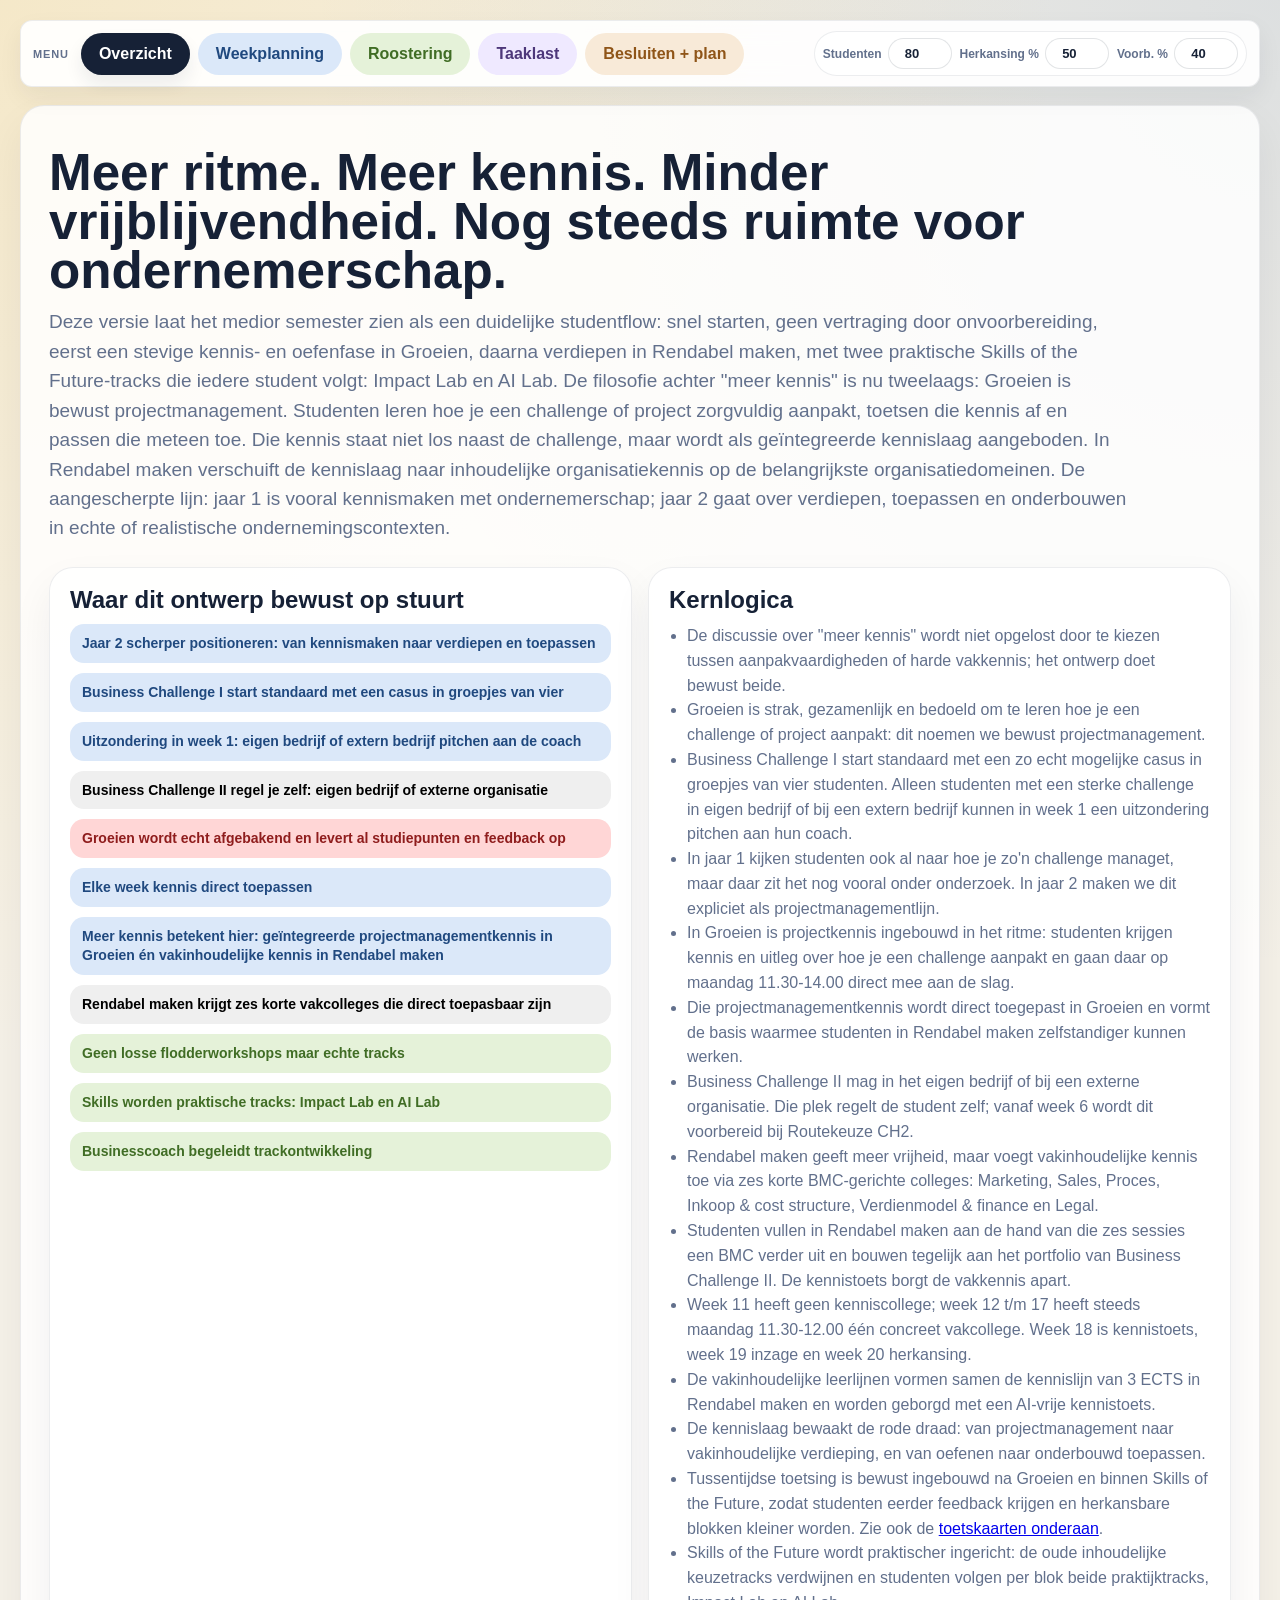
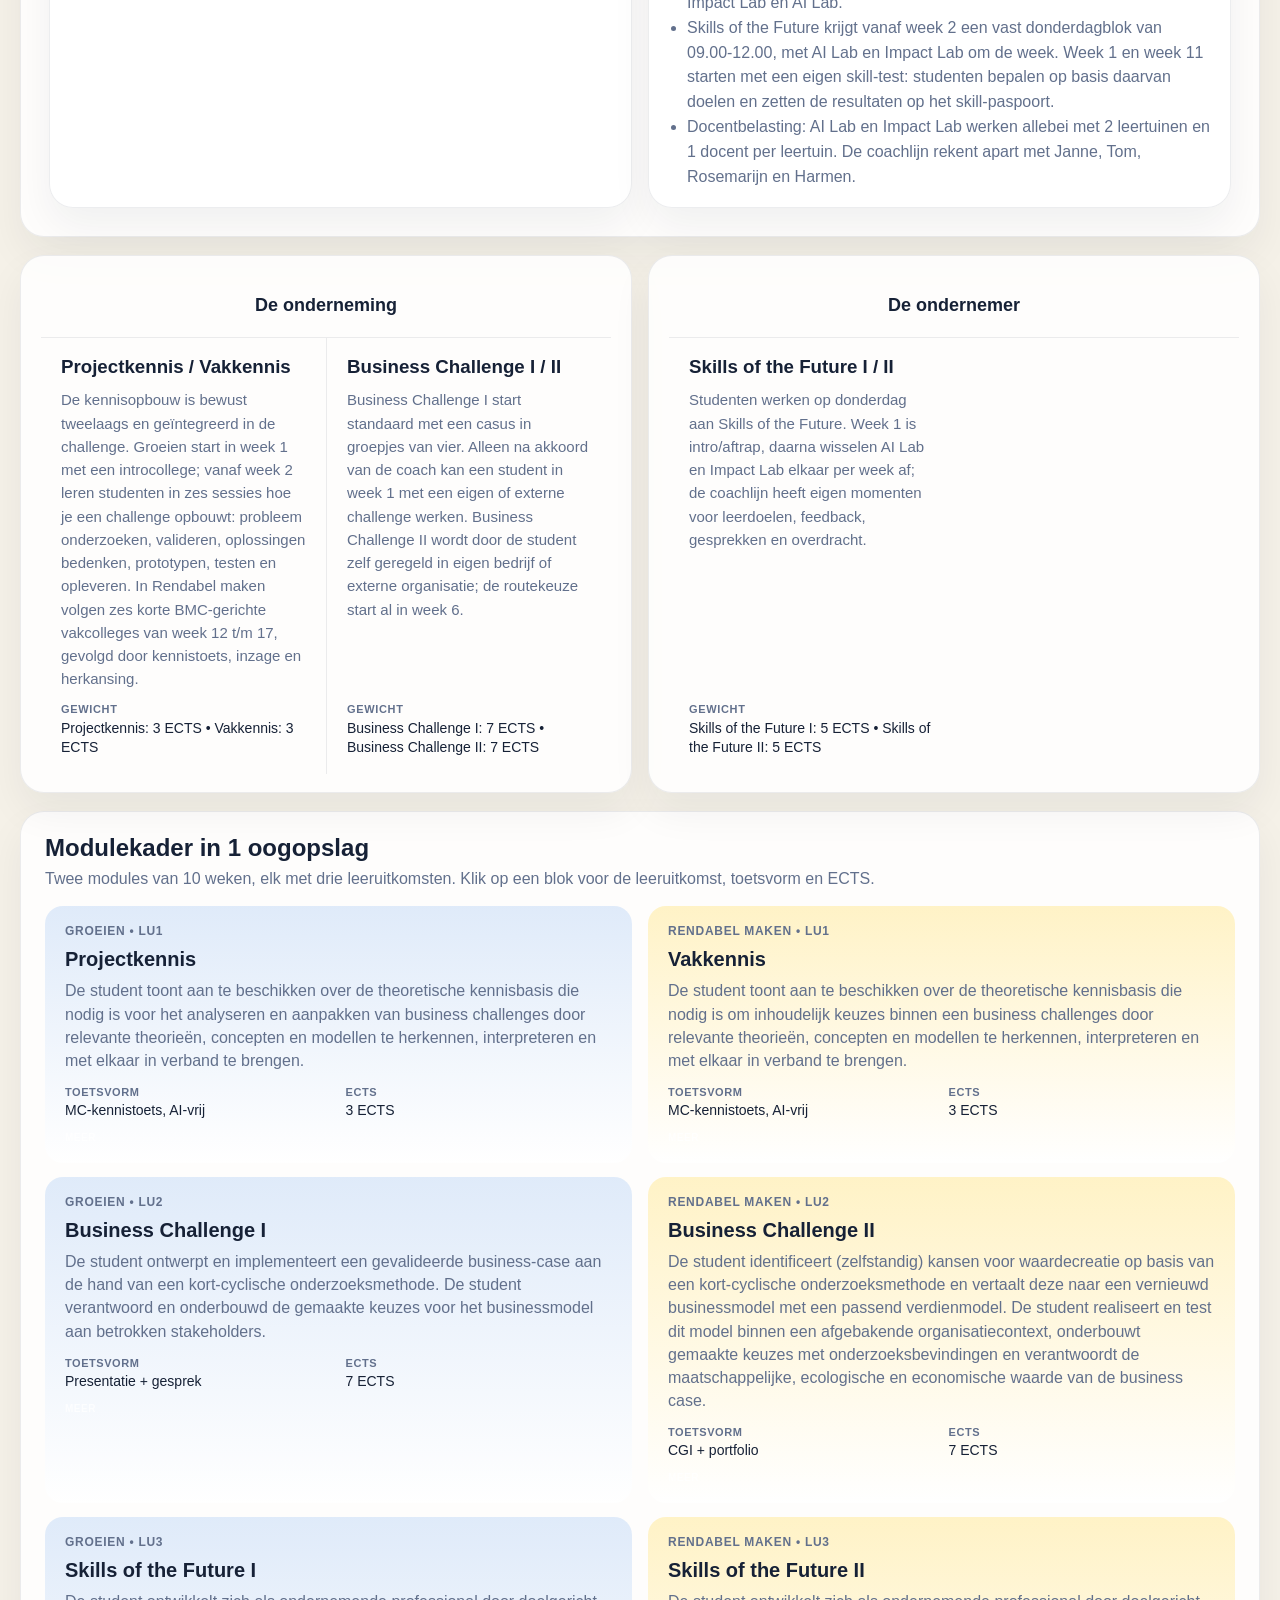
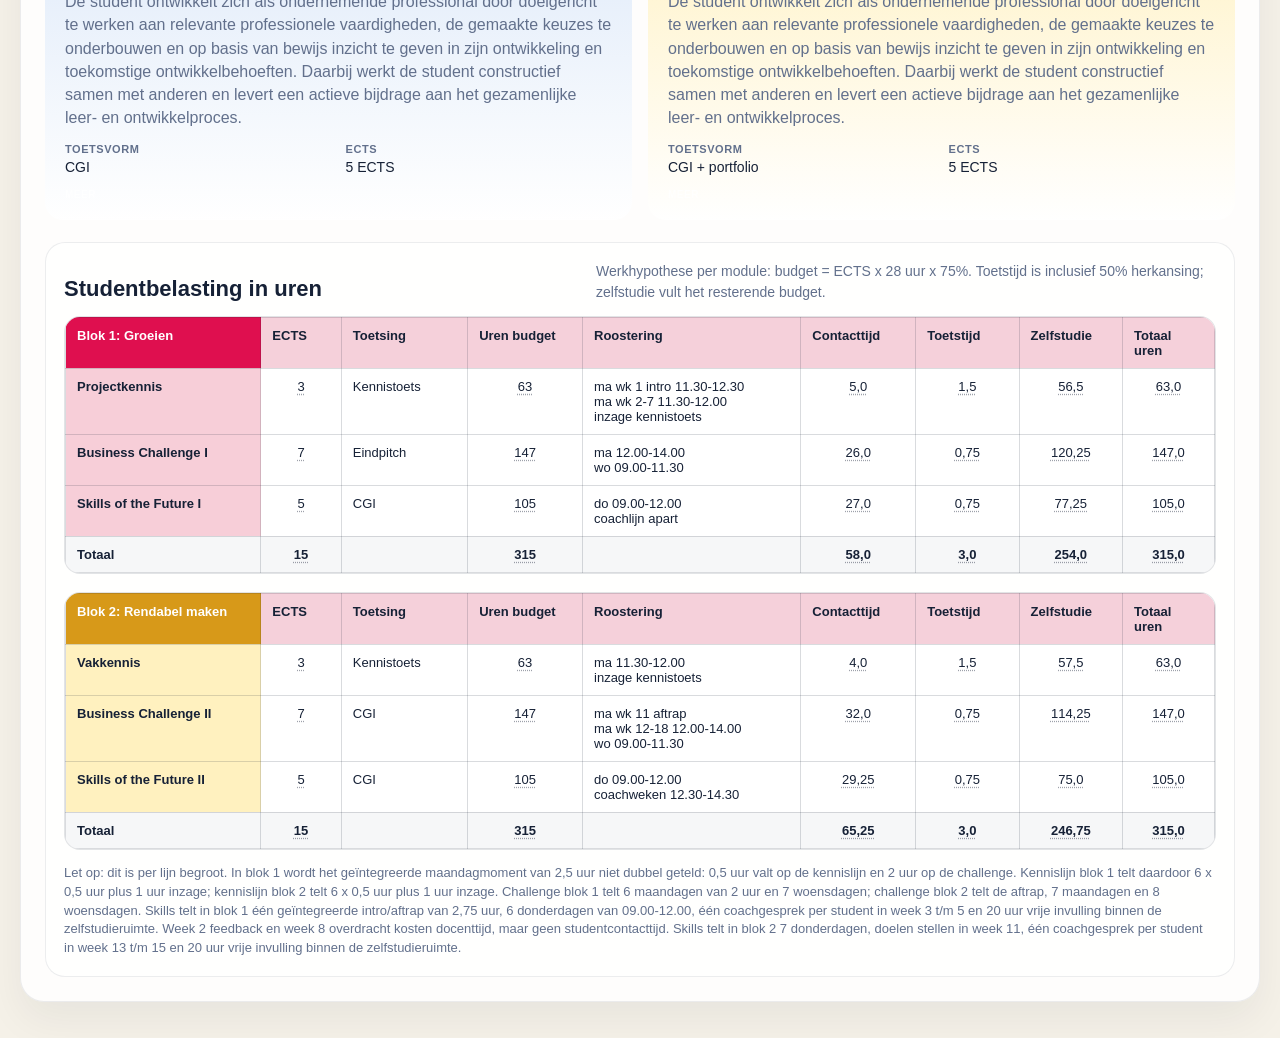
==== docs/index.html @ 5d7e2a1a "update" ====
<!DOCTYPE html>
<html lang="nl">
  <head>
    <meta charset="utf-8" />
    <meta name="viewport" content="width=device-width, initial-scale=1" />
    <title>Praatplaat Medior Semester v52</title>
    <style>
      :root {
        --ink: #162136;
        --muted: #62708c;
        --page: #f5f1e8;
        --panel: rgba(255, 255, 255, 0.84);
        --slate: #2f3849;
        --blue: #2f61a8;
        --blue-soft: #dbe8f9;
        --green: #5f9d36;
        --green-soft: #e5f2d9;
        --orange: #d98b2f;
        --orange-soft: #f8ead8;
        --yellow: #f4bf3a;
        --yellow-soft: #fff1bf;
        --red: #d60000;
        --red-soft: #ffd6d6;
      }

      * {
        box-sizing: border-box;
      }

      body {
        margin: 0;
        font-family: "Avenir Next", "Segoe UI", sans-serif;
        background:
          radial-gradient(circle at top left, rgba(244, 191, 58, 0.18), transparent 24%),
          radial-gradient(circle at top right, rgba(47, 97, 168, 0.12), transparent 22%),
          var(--page);
        color: var(--ink);
      }

      .page {
        width: min(1680px, calc(100vw - 40px));
        margin: 20px auto 36px;
      }

      .panel,
      .card {
        background: var(--panel);
        border: 1px solid rgba(22, 33, 54, 0.08);
        border-radius: 24px;
        box-shadow: 0 18px 40px rgba(22, 33, 54, 0.06);
      }

      .hero {
        padding: 26px 28px 28px;
      }

      .eyebrow {
        display: inline-flex;
        align-items: center;
        padding: 8px 12px;
        border-radius: 999px;
        background: #ece3d1;
        color: #6c5114;
        font-size: 12px;
        font-weight: 800;
        letter-spacing: 0.08em;
        text-transform: uppercase;
      }

      h1 {
        margin: 16px 0 12px;
        font-size: clamp(34px, 4vw, 60px);
        line-height: 0.96;
        max-width: 1100px;
      }

      .lead {
        margin: 0;
        max-width: 1080px;
        font-size: 19px;
        line-height: 1.55;
        color: var(--muted);
      }

      .hero-grid,
      .summary-grid,
      .ects-grid {
        display: grid;
        gap: 16px;
      }

      .hero-grid {
        grid-template-columns: repeat(2, minmax(0, 1fr));
        margin-top: 24px;
      }

      .summary-grid {
        grid-template-columns: repeat(2, minmax(0, 1fr));
        margin-top: 18px;
      }

      .module-overview-panel {
        margin-top: 18px;
        padding: 22px 24px 24px;
      }

      .module-overview-panel h2,
      .module-overview-panel > p {
        margin: 0;
      }

      .module-overview-panel > p {
        margin-top: 8px;
        color: var(--muted);
      }

      .module-overview-grid {
        display: grid;
        grid-template-columns: repeat(2, minmax(0, 1fr));
        gap: 14px 16px;
        margin-top: 18px;
      }

      .module-overview-card {
        padding: 18px 20px;
        border-radius: 18px;
        background: rgba(255, 255, 255, 0.88);
        border: 1px solid rgba(22, 33, 54, 0.08);
        color: var(--ink);
      }

      .module-overview-card.blue {
        background: linear-gradient(180deg, rgba(219, 232, 249, 0.88), rgba(255, 255, 255, 0.92));
      }

      .module-overview-card.yellow {
        background: linear-gradient(180deg, rgba(255, 241, 191, 0.88), rgba(255, 255, 255, 0.92));
      }

      .module-overview-top {
        display: flex;
        align-items: baseline;
        justify-content: space-between;
        gap: 12px;
        margin-bottom: 10px;
      }

      .module-overview-label {
        font-size: 12px;
        font-weight: 800;
        letter-spacing: 0.06em;
        text-transform: uppercase;
        color: var(--muted);
      }

      .module-overview-hours {
        font-size: 13px;
        font-weight: 700;
        color: var(--ink);
        white-space: nowrap;
      }

      .module-overview-card h3 {
        margin: 0 0 8px;
        font-size: 20px;
      }

      .module-overview-card p {
        margin: 0;
        color: var(--muted);
        line-height: 1.45;
      }

      .module-overview-meta {
        margin-top: 14px;
        display: grid;
        grid-template-columns: repeat(2, minmax(0, 1fr));
        gap: 10px 14px;
      }

      .module-overview-meta span {
        display: block;
      }

      .module-overview-meta-label {
        font-size: 11px;
        font-weight: 800;
        letter-spacing: 0.05em;
        text-transform: uppercase;
        color: var(--muted);
      }

      .module-overview-meta-value {
        margin-top: 3px;
        font-size: 14px;
        line-height: 1.35;
        color: var(--ink);
      }

      .student-load-overview {
        margin-top: 22px;
        padding: 18px;
        border-radius: 20px;
        background: rgba(255, 255, 255, 0.72);
        border: 1px solid rgba(22, 33, 54, 0.08);
      }

      .student-load-overview-head {
        display: flex;
        align-items: end;
        justify-content: space-between;
        gap: 16px;
        margin-bottom: 14px;
      }

      .student-load-overview-head h3,
      .student-load-overview-head p {
        margin: 0;
      }

      .student-load-overview-head h3 {
        font-size: 22px;
      }

      .student-load-overview-head p {
        max-width: 620px;
        color: var(--muted);
        font-size: 14px;
        line-height: 1.45;
      }

      .student-load-modules {
        display: grid;
        gap: 18px;
      }

      .student-load-table-wrap {
        overflow-x: auto;
        border-radius: 16px;
        border: 1px solid rgba(22, 33, 54, 0.12);
        background: #fff;
      }

      .student-load-table {
        width: 100%;
        min-width: 980px;
        table-layout: fixed;
        border-collapse: collapse;
        color: var(--ink);
        font-size: 13px;
      }

      .student-load-table th,
      .student-load-table td {
        padding: 10px 11px;
        border: 1px solid rgba(22, 33, 54, 0.16);
        vertical-align: top;
      }

      .student-load-table th {
        background: #f5d0da;
        text-align: left;
        font-weight: 800;
      }

      .student-load-table .module-name {
        background: #df0f4f;
        color: #fff;
        font-weight: 900;
      }

      .student-load-table .module-name.yellow {
        background: #d79919;
      }

      .student-load-table .line-name {
        background: #f7ced8;
        font-weight: 800;
      }

      .student-load-table .line-name.yellow {
        background: #fff1bf;
      }

      .student-load-table .number {
        text-align: center;
        white-space: nowrap;
      }

      .student-load-table [data-cell-note] {
        cursor: help;
        text-decoration: underline dotted rgba(22, 33, 54, 0.42);
        text-underline-offset: 3px;
      }

      .student-load-table .total-row td {
        background: rgba(22, 33, 54, 0.035);
        font-weight: 900;
      }

      .student-load-note {
        margin: 12px 0 0;
        color: var(--muted);
        font-size: 13px;
        line-height: 1.45;
      }

      .cell-note-popover {
        position: fixed;
        z-index: 40;
        max-width: 320px;
        padding: 12px 14px;
        border-radius: 14px;
        background: var(--ink);
        color: #fff;
        box-shadow: 0 18px 40px rgba(22, 33, 54, 0.22);
        font-size: 13px;
        line-height: 1.45;
      }

      .cell-note-popover strong {
        display: block;
        margin-bottom: 4px;
      }

      .summary-cluster {
        padding: 0;
        overflow: hidden;
      }

      .summary-cluster-head {
        display: flex;
        align-items: center;
        justify-content: center;
        min-height: 64px;
        padding: 14px 18px;
        border-bottom: 1px solid rgba(22, 33, 54, 0.08);
        font-size: 18px;
        font-weight: 800;
        text-align: center;
      }

      .summary-cluster-grid {
        display: grid;
        grid-template-columns: repeat(2, minmax(0, 1fr));
        flex: 1;
      }

      .summary-subcard {
        min-height: 100%;
        padding: 18px 20px;
        display: flex;
        flex-direction: column;
      }

      .summary-subcard + .summary-subcard {
        border-left: 1px solid rgba(22, 33, 54, 0.08);
      }

      .ects-grid {
        grid-template-columns: repeat(4, minmax(220px, 1fr));
        margin-top: 18px;
      }

      .deadline-grid {
        display: grid;
        grid-template-columns: repeat(3, minmax(0, 1fr));
        gap: 14px;
        margin-top: 18px;
      }

      .deadline-card {
        border: 1px solid rgba(22, 33, 54, 0.08);
        border-radius: 18px;
        padding: 16px;
        background: #fff;
        box-shadow: 0 12px 30px rgba(22, 33, 54, 0.05);
      }

      .deadline-card.blue {
        background: var(--blue-soft);
      }

      .deadline-card.green {
        background: var(--green-soft);
      }

      .deadline-card.yellow {
        background: var(--yellow-soft);
      }

      .deadline-card h3 {
        margin: 0 0 10px;
        font-size: 18px;
      }

      .deadline-card ul {
        margin: 0;
        padding-left: 18px;
        color: #38465f;
        line-height: 1.45;
      }

      .deadline-card li + li {
        margin-top: 8px;
      }

      .deadline-card strong {
        color: var(--ink);
      }

      .assessments-panel {
        margin-top: 22px;
        padding: 22px 24px 24px;
      }

      .assessments-panel h2,
      .assessments-panel > p {
        margin: 0;
      }

      .assessments-panel > p {
        margin-top: 8px;
        color: var(--muted);
      }

      .card {
        padding: 18px 20px;
      }

      .summary-grid .card {
        display: flex;
        flex-direction: column;
      }

      .card h2,
      .card h3 {
        margin: 0 0 10px;
      }

      .summary-meta {
        margin-top: auto;
        padding-top: 12px;
        display: flex;
        flex-direction: column;
        gap: 4px;
      }

      .summary-meta-label {
        font-size: 11px;
        font-weight: 800;
        letter-spacing: 0.06em;
        text-transform: uppercase;
        color: var(--muted);
      }

      .summary-meta-value {
        font-size: 14px;
        line-height: 1.35;
        color: var(--ink);
      }

      .mini-list {
        margin: 0;
        padding-left: 18px;
        color: var(--muted);
        line-height: 1.55;
      }

      .coverage-location {
        display: block;
        margin-top: 3px;
        color: var(--ink);
        font-size: 14px;
        font-weight: 700;
      }

      .decision-status {
        display: inline-flex;
        align-items: center;
        margin-right: 6px;
        padding: 2px 7px;
        border-radius: 999px;
        background: rgba(93, 152, 53, 0.16);
        color: #356b17;
        font-size: 10px;
        font-weight: 900;
        letter-spacing: 0.04em;
        text-transform: uppercase;
      }

      .decision-callout {
        margin-top: 18px;
        padding: 16px 18px;
        border: 1px solid rgba(47, 97, 168, 0.18);
        border-radius: 16px;
        background: rgba(219, 232, 249, 0.42);
      }

      .decision-callout h3 {
        margin: 0 0 10px;
        font-size: 17px;
      }

      .decision-callout.urgent {
        border-color: rgba(206, 41, 36, 0.28);
        background: rgba(255, 218, 218, 0.52);
      }

      .decision-priority {
        display: inline-flex;
        align-items: center;
        justify-content: center;
        width: 22px;
        height: 22px;
        margin-right: 8px;
        border-radius: 999px;
        background: #ce2924;
        color: #fff;
        font-size: 14px;
        font-weight: 950;
      }

      .chips {
        display: grid;
        grid-template-columns: 1fr;
        gap: 10px;
      }

      .quick-nav {
        display: flex;
        flex-wrap: wrap;
        gap: 12px;
        margin-top: 18px;
      }

      .site-menu {
        position: sticky;
        top: 0;
        z-index: 20;
        display: flex;
        flex-wrap: wrap;
        gap: 8px;
        align-items: center;
        margin: 0 0 18px;
        padding: 10px 12px;
        border: 1px solid rgba(22, 33, 54, 0.08);
        border-radius: 12px;
        background: rgba(255, 255, 255, 0.92);
        backdrop-filter: blur(12px);
        box-shadow: 0 10px 24px rgba(22, 33, 54, 0.06);
      }

      .page-surface[hidden] {
        display: none !important;
      }

      .site-menu .assumption-controls {
        margin-left: auto;
      }

      .site-menu-label {
        margin-right: 4px;
        color: var(--muted);
        font-size: 11px;
        font-weight: 800;
        letter-spacing: 0.08em;
        text-transform: uppercase;
      }

      .quick-nav .mode-switch {
        margin-left: auto;
      }

      .nav-pill {
        border: 0;
        border-radius: 999px;
        padding: 12px 18px;
        font: inherit;
        font-size: 16px;
        font-weight: 800;
        cursor: pointer;
        transition: transform 0.14s ease, box-shadow 0.14s ease;
      }

      .nav-pill.active {
        box-shadow: inset 0 0 0 2px rgba(22, 33, 54, 0.18), 0 10px 18px rgba(22, 33, 54, 0.08);
      }

      .nav-pill:hover {
        transform: translateY(-1px);
        box-shadow: 0 10px 18px rgba(22, 33, 54, 0.09);
      }

      .nav-pill.neutral {
        background: var(--ink);
        color: #fff;
      }

      .nav-pill.blue {
        background: var(--blue-soft);
        color: #20497f;
      }

      .nav-pill.yellow {
        background: var(--yellow-soft);
        color: #5f4800;
      }

      .nav-pill.green {
        background: var(--green-soft);
        color: #406d25;
      }

      .nav-pill.orange {
        background: var(--orange-soft);
        color: #8f5518;
      }

      .nav-pill.red {
        background: var(--red-soft);
        color: #980000;
      }

      .nav-pill.purple {
        background: #efe9ff;
        color: #4d377a;
      }

      .chip {
        border: 0;
        padding: 10px 12px;
        border-radius: 14px;
        font: inherit;
        font-size: 14px;
        font-weight: 700;
        line-height: 1.35;
        text-align: left;
        cursor: pointer;
        transition: transform 0.14s ease, box-shadow 0.14s ease;
      }

      .chip:hover {
        transform: translateY(-1px);
        box-shadow: 0 10px 18px rgba(22, 33, 54, 0.09);
      }

      .chip.blue {
        background: var(--blue-soft);
        color: #20497f;
      }

      .chip.green {
        background: var(--green-soft);
        color: #406d25;
      }

      .chip.orange {
        background: var(--orange-soft);
        color: #8f5518;
      }

      .chip.red {
        background: var(--red-soft);
        color: #8f1d1d;
      }

      .canvas {
        margin-top: 22px;
        padding: 24px;
        overflow: auto;
        position: relative;
      }

      .canvas-head {
        display: flex;
        justify-content: space-between;
        gap: 16px;
        align-items: end;
        margin-bottom: 18px;
      }

      .canvas-head h2,
      .canvas-head p {
        margin: 0;
      }

      .canvas-head p {
        color: var(--muted);
      }

      .hours-legend {
        display: flex;
        flex-wrap: wrap;
        gap: 8px;
        margin-top: 10px;
      }

      .hours-legend-item {
        display: inline-flex;
        align-items: center;
        gap: 6px;
        padding: 6px 9px;
        border-radius: 999px;
        background: rgba(22, 33, 54, 0.05);
        color: var(--muted);
        font-size: 12px;
        font-weight: 700;
      }

      .hours-legend-code {
        color: var(--ink);
        font-weight: 800;
      }

      .timeline-wrap {
        position: relative;
        width: max-content;
        min-width: 100%;
        padding-bottom: 18px;
      }

      .timeline {
        display: grid;
        grid-template-columns: 46px 150px repeat(20, 152px);
        column-gap: 4px;
        row-gap: 18px;
        width: max-content;
      }

      .week,
      .phase,
      .lane-title,
      .block {
        border-radius: 18px;
      }

      .week {
        background: var(--slate);
        color: #fff;
        text-align: center;
        padding: 9px 4px;
        font-size: 12px;
        font-weight: 800;
        position: sticky;
        top: 0;
        z-index: 7;
        box-shadow: 0 8px 18px rgba(22, 33, 54, 0.08);
      }

      .week-meta {
        display: block;
        margin-top: 3px;
        color: rgba(255, 255, 255, 0.72);
        font-size: 9px;
        font-weight: 700;
        letter-spacing: 0;
        line-height: 1.1;
        text-transform: none;
      }

      .week-kw {
        color: rgba(255, 255, 255, 0.54);
      }

      .week.corner {
        grid-column: 1 / span 2;
        display: flex;
        align-items: center;
        justify-content: center;
        left: 0;
        z-index: 8;
        box-shadow: 8px 0 18px rgba(22, 33, 54, 0.08), 0 8px 18px rgba(22, 33, 54, 0.08);
      }

      .phase {
        padding: 12px 14px;
        font-size: 14px;
        font-weight: 800;
        text-align: center;
      }

      .phase.base {
        background: var(--blue);
        color: #fff;
      }

      .phase.ch1 {
        background: var(--green);
        color: #fff;
      }

      .phase.ch2 {
        background: var(--yellow);
        color: #433400;
      }

      .phase.toetsing {
        background: var(--red);
        color: #fff;
      }

      .lane-title {
        grid-column: 2;
        padding: 12px;
        border: 1px solid rgba(22, 33, 54, 0.08);
        display: flex;
        flex-direction: column;
        gap: 8px;
        justify-content: center;
        position: sticky;
        left: 50px;
        z-index: 5;
        box-shadow: 8px 0 18px rgba(22, 33, 54, 0.08);
        cursor: pointer;
        transition: box-shadow 0.14s ease, transform 0.14s ease;
      }

      .lane-title:hover {
        transform: translateY(-1px);
      }

      .lane-title strong {
        font-size: 16px;
        line-height: 1.1;
      }

      .lane-title.has-group {
        padding-left: 16px;
      }

      .lane-group-rail {
        display: none;
      }

      .lane-group-block {
        position: sticky;
        left: 0;
        justify-self: stretch;
        z-index: 6;
        margin: 0;
        border-radius: 18px;
        background: rgba(255, 255, 255, 0.82);
        border: 1px solid rgba(22, 33, 54, 0.08);
        box-shadow: 8px 0 18px rgba(22, 33, 54, 0.06);
        display: flex;
        align-items: center;
        justify-content: center;
        pointer-events: none;
      }

      .lane-group-block.spaced {
        margin-top: 20px;
        margin-bottom: -8px;
      }

      .timeline > .block.orange {
        margin-top: 20px;
      }

      .lane-group-block span {
        color: var(--ink);
        font-size: 11px;
        font-weight: 800;
        letter-spacing: 0.08em;
        text-transform: uppercase;
        writing-mode: vertical-rl;
        transform: rotate(180deg);
        text-align: center;
        line-height: 1.1;
      }

      .lane-content {
        display: flex;
        flex-direction: column;
        justify-content: center;
        gap: 8px;
        min-width: 0;
      }

      .lane-title span {
        font-size: 12px;
        line-height: 1.45;
        color: var(--muted);
      }

      .lane-title.blue {
        background: #eef4fd;
      }

      .lane-title.neutral {
        background: #f3f0e8;
      }

      .lane-title.green {
        background: #edf7e6;
      }

      .lane-title.orange {
        background: #fcf0e2;
      }

      .lane-title.focused {
        box-shadow: 8px 0 18px rgba(22, 33, 54, 0.08), 0 0 0 4px rgba(22, 33, 54, 0.08);
      }

      .lane-title.blue.focused {
        box-shadow: 8px 0 18px rgba(22, 33, 54, 0.08), 0 0 0 4px rgba(35, 86, 155, 0.16);
      }

      .lane-title.neutral.focused {
        box-shadow: 8px 0 18px rgba(22, 33, 54, 0.08), 0 0 0 4px rgba(96, 82, 53, 0.12);
      }

      .lane-title.green.focused {
        box-shadow: 8px 0 18px rgba(22, 33, 54, 0.08), 0 0 0 4px rgba(93, 152, 53, 0.16);
      }

      .lane-title.orange.focused {
        box-shadow: 8px 0 18px rgba(22, 33, 54, 0.08), 0 0 0 4px rgba(217, 134, 48, 0.18);
      }

      .lane-top {
        display: flex;
        justify-content: space-between;
        gap: 12px;
        align-items: start;
      }

      .block {
        border: 1px solid rgba(22, 33, 54, 0.08);
        min-height: 88px;
        padding: 11px 10px 9px;
        background: #fff;
        position: relative;
      }

      .block h3 {
        margin: 0 0 6px;
        font-size: 15px;
        line-height: 1.15;
      }

      .block p {
        margin: 0;
        font-size: 13px;
        line-height: 1.35;
        color: #38465f;
      }

      .block .block-subtitle {
        margin-top: 6px;
        color: #5f6f8b;
        font-size: 11px;
        font-weight: 700;
        line-height: 1.25;
      }

      .block.compact {
        min-height: 72px;
        padding: 10px 11px 9px;
      }

      .block.compact h3 {
        font-size: 15px;
      }

      .block.compact p {
        font-size: 13px;
      }

      .block.blue {
        background: var(--blue-soft);
      }

      .block.green {
        background: var(--green-soft);
      }

      .block.orange {
        background: var(--orange-soft);
      }

      .block.yellow {
        background: var(--yellow-soft);
      }

      .block.red {
        background: var(--red-soft);
        border-color: rgba(214, 0, 0, 0.3);
      }

      .block.ghost {
        background: rgba(255, 255, 255, 0.55);
      }

      .block.clickable {
        cursor: pointer;
        transition: transform 0.14s ease, box-shadow 0.14s ease, border-color 0.14s ease;
      }

      .block.clickable:hover {
        transform: translateY(-2px);
        box-shadow: 0 10px 22px rgba(22, 33, 54, 0.09);
      }

      .block.clickable.active {
        border-color: rgba(22, 33, 54, 0.22);
        box-shadow: 0 0 0 3px rgba(35, 86, 155, 0.12);
      }

      .block.retired-track {
        display: none !important;
      }

      .block.clickable::after {
        content: "Meer";
        display: inline-flex;
        align-items: center;
        justify-content: center;
        margin-top: 8px;
        padding: 0;
        border-radius: 999px;
        background: transparent;
        color: rgba(98, 112, 140, 0.78);
        font-size: 9px;
        font-weight: 800;
        letter-spacing: 0.05em;
        text-transform: uppercase;
      }

      .badge {
        display: inline-block;
        margin-top: 8px;
        padding: 6px 8px;
        border-radius: 10px;
        background: rgba(255, 255, 255, 0.78);
        font-size: 11px;
        font-weight: 800;
        letter-spacing: 0.04em;
        text-transform: uppercase;
      }

      .badge.deadline {
        background: rgba(214, 0, 0, 0.12);
        color: #980000;
      }

      .timeline .block:has(.badge.deadline) {
        padding-bottom: 42px;
      }

      .timeline .block .badge.deadline {
        position: absolute;
        right: 10px;
        bottom: 9px;
        margin-top: 0;
        max-width: calc(100% - 20px);
        text-align: right;
      }

      .badge.align-end {
        display: table;
        margin-left: auto;
      }

      .split-lines {
        display: grid;
        gap: 7px;
        margin-top: 8px;
      }

      .split-line {
        display: grid;
        grid-template-columns: minmax(0, 1fr) auto;
        gap: 8px;
        align-items: center;
        min-height: 34px;
        padding: 7px 8px;
        border-radius: 11px;
        background: rgba(255, 255, 255, 0.38);
        border: 1px solid rgba(22, 33, 54, 0.08);
      }

      .split-line + .split-line {
        border-top-color: rgba(22, 33, 54, 0.14);
      }

      .split-line strong {
        display: block;
        font-size: 13px;
        line-height: 1.1;
      }

      .split-line em {
        display: block;
        margin-top: 2px;
        color: #6c5a24;
        font-size: 10px;
        font-style: normal;
        font-weight: 700;
        letter-spacing: 0.03em;
        text-transform: uppercase;
      }

      .route-lines,
      .sprint-lanes {
        display: grid;
        gap: 7px;
        margin-top: 10px;
      }

      .route-line,
      .sprint-lane,
      .coach-moment {
        display: grid;
        grid-template-columns: 90px minmax(0, 1fr);
        gap: 8px;
        align-items: start;
        padding: 8px 9px;
        border-radius: 12px;
        background: rgba(255, 255, 255, 0.56);
        border: 1px solid rgba(22, 33, 54, 0.08);
      }

      .route-time,
      .sprint-time,
      .coach-moment-label {
        color: #6b550e;
        font-size: 10px;
        font-weight: 900;
        letter-spacing: 0.03em;
        line-height: 1.2;
        text-transform: uppercase;
      }

      .route-title,
      .sprint-title,
      .coach-moment-title {
        display: block;
        color: var(--ink);
        font-size: 13px;
        font-weight: 900;
        line-height: 1.15;
      }

      .coach-moment {
        margin-top: 10px;
        grid-template-columns: 68px minmax(0, 1fr);
      }

      .coach-moment-detail {
        display: block;
        margin-top: 2px;
        color: #5d6d89;
        font-size: 11px;
        font-style: normal;
        font-weight: 700;
        line-height: 1.2;
      }

      .route-detail,
      .sprint-detail {
        display: block;
        margin-top: 2px;
        color: #6c5a24;
        font-size: 10px;
        font-weight: 700;
        line-height: 1.25;
      }

      .sprint-lane {
        grid-template-columns: 98px minmax(0, 1fr);
        padding: 7px 8px;
      }

      .mini-test {
        display: inline-flex;
        align-items: center;
        justify-content: center;
        padding: 4px 6px;
        border-radius: 999px;
        background: var(--red);
        color: #fff;
        font-size: 9px;
        font-weight: 900;
        letter-spacing: 0.05em;
        text-transform: uppercase;
        white-space: nowrap;
      }

      .block-drawer {
        display: none;
        position: absolute;
        top: 0;
        left: 0;
        width: min(360px, calc(100vw - 96px));
        padding: 18px 20px;
        border-radius: 18px;
        background: rgba(255, 255, 255, 0.94);
        border: 1px solid rgba(22, 33, 54, 0.1);
        box-shadow: 0 18px 36px rgba(22, 33, 54, 0.16);
        z-index: 20;
        backdrop-filter: blur(8px);
      }

      .block-drawer.active {
        display: block;
      }

      .block-drawer::before {
        content: "";
        position: absolute;
        top: 24px;
        left: -10px;
        width: 20px;
        height: 20px;
        background: rgba(255, 255, 255, 0.94);
        border-left: 1px solid rgba(22, 33, 54, 0.1);
        border-top: 1px solid rgba(22, 33, 54, 0.1);
        transform: rotate(-45deg);
      }

      .block-drawer.align-right::before {
        left: auto;
        right: -10px;
        border-left: 0;
        border-top: 0;
        border-right: 1px solid rgba(22, 33, 54, 0.1);
        border-bottom: 1px solid rgba(22, 33, 54, 0.1);
      }

      .block-drawer-top {
        display: flex;
        justify-content: space-between;
        gap: 16px;
        align-items: start;
        margin-bottom: 12px;
      }

      .block-drawer-label {
        font-size: 12px;
        font-weight: 800;
        letter-spacing: 0.08em;
        text-transform: uppercase;
        color: var(--muted);
        margin-bottom: 4px;
      }

      .block-drawer h3 {
        margin: 0 0 4px;
        font-size: 24px;
      }

      .block-drawer p {
        margin: 0;
        color: var(--muted);
        line-height: 1.55;
      }

      .block-drawer-body {
        border-top: 1px solid rgba(22, 33, 54, 0.08);
        padding-top: 12px;
      }

      .block-drawer-body p + p {
        margin-top: 10px;
      }

      .block-drawer-body strong {
        display: block;
        margin-bottom: 2px;
        color: var(--ink);
      }

      .block-drawer-close {
        border: 0;
        background: transparent;
        color: rgba(22, 33, 54, 0.72);
        border-radius: 999px;
        width: 32px;
        height: 32px;
        padding: 0;
        font: inherit;
        font-size: 22px;
        line-height: 1;
        font-weight: 500;
        cursor: pointer;
      }

      .block-drawer-close:hover {
        background: rgba(22, 33, 54, 0.06);
        color: var(--ink);
      }

      .ects-card {
        padding: 18px;
        border-radius: 18px;
        color: #fff;
      }

      .summary-clickable {
        position: relative;
        border: 0;
        width: 100%;
        text-align: left;
        cursor: pointer;
        transition: transform 0.14s ease, box-shadow 0.14s ease;
      }

      .summary-clickable:hover {
        transform: translateY(-2px);
        box-shadow: 0 12px 24px rgba(22, 33, 54, 0.12);
      }

      .summary-clickable.active {
        box-shadow: 0 0 0 4px rgba(255, 255, 255, 0.22), 0 12px 24px rgba(22, 33, 54, 0.14);
      }

      .summary-clickable::after {
        content: "Meer";
        display: inline-flex;
        align-items: center;
        justify-content: center;
        margin-top: 12px;
        padding: 0;
        border-radius: 999px;
        background: transparent;
        color: rgba(255, 255, 255, 0.72);
        font-size: 10px;
        font-weight: 800;
        letter-spacing: 0.05em;
        text-transform: uppercase;
      }

      .assessment-line {
        display: block;
        margin-top: 6px;
        font-size: 15px;
        font-weight: 700;
        opacity: 0.92;
      }

      #ects-section {
        scroll-margin-top: 90px;
      }

      #plan-section {
        scroll-margin-top: 90px;
      }

      .action-plan-panel {
        margin-top: 18px;
      }

      .plan-overview {
        display: grid;
        grid-template-columns: repeat(3, minmax(0, 1fr));
        gap: 6px;
        margin-top: 10px;
      }

      .plan-stat {
        padding: 7px 9px;
        border-radius: 8px;
        background: rgba(22, 33, 54, 0.05);
      }

      .plan-stat span {
        display: block;
        color: var(--muted);
        font-size: 9px;
        font-weight: 600;
        letter-spacing: 0.04em;
        text-transform: uppercase;
      }

      .plan-stat strong {
        display: block;
        margin-top: 2px;
        color: var(--ink);
        font-size: 16px;
        font-weight: 600;
        line-height: 1;
      }

      .plan-task-list {
        display: grid;
        gap: 8px;
        margin-top: 12px;
      }

      .plan-group {
        border: 1px solid rgba(22, 33, 54, 0.08);
        border-radius: 8px;
        background: rgba(255, 255, 255, 0.72);
        overflow: hidden;
      }

      .plan-group-header {
        display: flex;
        align-items: center;
        justify-content: space-between;
        gap: 8px;
        padding: 7px 9px;
        border-bottom: 1px solid rgba(22, 33, 54, 0.08);
      }

      .plan-group-header h3 {
        margin: 0;
        color: var(--ink);
        font-size: 13px;
        font-weight: 600;
      }

      .plan-progress-pill {
        flex: 0 0 auto;
        padding: 3px 6px;
        border-radius: 999px;
        background: rgba(219, 232, 249, 0.75);
        color: #20497f;
        font-size: 9px;
        font-weight: 600;
      }

      .plan-tasks {
        display: grid;
      }

      .plan-task {
        display: grid;
        grid-template-columns: 18px minmax(0, 1fr) 104px;
        gap: 6px;
        align-items: center;
        padding: 5px 8px;
        border-bottom: 1px solid rgba(22, 33, 54, 0.07);
      }

      .plan-task:last-child {
        border-bottom: 0;
      }

      .plan-task.completed {
        background: rgba(225, 240, 214, 0.45);
      }

      .plan-task-check {
        width: 13px;
        height: 13px;
        margin: 0;
        accent-color: #6d9d46;
      }

      .plan-task-title {
        margin: 0;
        color: var(--ink);
        font-size: 12px;
        font-weight: 500;
        line-height: 1.18;
      }

      .plan-task.completed .plan-task-title {
        text-decoration: line-through;
        color: rgba(22, 33, 54, 0.58);
      }

      .plan-task-meta {
        display: flex;
        flex-wrap: wrap;
        gap: 3px;
        margin-top: 3px;
      }

      .plan-meta-chip {
        display: inline-flex;
        align-items: center;
        max-width: 100%;
        padding: 2px 5px;
        border-radius: 999px;
        background: rgba(22, 33, 54, 0.06);
        color: var(--muted);
        font-size: 9px;
        font-weight: 500;
        line-height: 1.15;
      }

      .plan-owner-select {
        width: 100%;
        border: 1px solid rgba(22, 33, 54, 0.14);
        border-radius: 999px;
        padding: 4px 6px;
        background: #fff;
        color: var(--ink);
        font: inherit;
        font-size: 10px;
        font-weight: 500;
      }

      .mode-switch {
        display: inline-flex;
        align-items: center;
        gap: 4px;
        padding: 4px;
        border-radius: 999px;
        background: rgba(255, 255, 255, 0.78);
        border: 1px solid rgba(22, 33, 54, 0.08);
        box-shadow: inset 0 1px 0 rgba(255, 255, 255, 0.8);
      }

      .mode-button {
        border: 0;
        border-radius: 999px;
        padding: 10px 14px;
        background: transparent;
        color: var(--muted);
        font: inherit;
        font-size: 14px;
        font-weight: 800;
        cursor: pointer;
        transition: background 0.14s ease, color 0.14s ease, transform 0.14s ease;
      }

      .mode-button:hover {
        transform: translateY(-1px);
      }

      .mode-button.active {
        background: var(--ink);
        color: #fff;
      }

      .assumption-controls {
        display: inline-flex;
        align-items: center;
        gap: 8px;
        padding: 6px 8px;
        border-radius: 999px;
        background: rgba(255, 255, 255, 0.78);
        border: 1px solid rgba(22, 33, 54, 0.08);
      }

      .assumption-field {
        display: inline-flex;
        align-items: center;
        gap: 6px;
        color: var(--muted);
        font-size: 12px;
        font-weight: 800;
        white-space: nowrap;
      }

      .assumption-field input {
        width: 64px;
        border: 1px solid rgba(22, 33, 54, 0.12);
        border-radius: 999px;
        padding: 7px 9px;
        background: #fff;
        color: var(--ink);
        font: inherit;
        font-size: 13px;
        font-weight: 800;
        text-align: center;
      }

      body[data-mode="invulling"] .hours-only {
        display: none !important;
      }

      body[data-mode="docenturen"] .invulling-only,
      body[data-mode="studenturen"] .invulling-only {
        display: none !important;
      }

      body[data-mode="studenturen"] .hours-legend {
        display: none !important;
      }

      body[data-mode="invulling"] .block-hours {
        display: none !important;
      }

      .assumptions-panel,
      .hours-summary-panel {
        margin-top: 22px;
        padding: 22px 24px 24px;
      }

      .assumptions-panel h2,
      .assumptions-panel p,
      .hours-summary-panel h2,
      .hours-summary-panel p {
        margin: 0;
      }

      .assumptions-panel > p,
      .hours-summary-panel > p {
        margin-top: 8px;
        color: var(--muted);
      }

      .assumption-list {
        margin: 14px 0 0;
        padding-left: 20px;
        color: var(--muted);
        line-height: 1.55;
      }

      .schedule-agenda {
        display: grid;
        grid-template-columns: 1fr;
        gap: 22px;
        margin-top: 18px;
      }

      .schedule-block {
        border: 1px solid rgba(22, 33, 54, 0.09);
        border-radius: 18px;
        background: rgba(255, 255, 255, 0.86);
        padding: 16px;
        box-shadow: 0 12px 28px rgba(22, 33, 54, 0.06);
      }

      .schedule-block h3 {
        margin: 0 0 12px;
        font-size: 18px;
      }

      .calendar-grid {
        display: grid;
        grid-template-columns: 64px repeat(4, minmax(150px, 1fr));
        grid-template-rows: 42px repeat(16, 60px);
        gap: 4px;
        min-width: 820px;
      }

      .calendar-head,
      .calendar-time,
      .calendar-cell {
        border-radius: 12px;
        border: 1px solid rgba(22, 33, 54, 0.07);
      }

      .calendar-head {
        display: flex;
        align-items: center;
        justify-content: center;
        background: var(--slate);
        color: #fff;
        font-size: 12px;
        font-weight: 900;
        letter-spacing: 0.04em;
        text-transform: uppercase;
      }

      .calendar-time {
        display: flex;
        align-items: flex-start;
        justify-content: flex-end;
        padding: 5px 8px 0 0;
        background: rgba(255, 255, 255, 0.66);
        color: var(--muted);
        font-size: 10px;
        font-weight: 900;
      }

      .calendar-cell {
        background: rgba(255, 255, 255, 0.46);
      }

      .calendar-event {
        z-index: 2;
        padding: 10px 11px;
        border: 1px solid rgba(22, 33, 54, 0.1);
        border-left-width: 6px;
        border-radius: 14px;
        background: #fff;
        overflow: hidden;
      }

      .calendar-event.blue {
        border-left-color: #4269ad;
        background: rgba(219, 232, 249, 0.72);
      }

      .calendar-event.green {
        border-left-color: #6a9f41;
        background: rgba(229, 244, 219, 0.78);
      }

      .calendar-event.yellow {
        border-left-color: #b6901e;
        background: rgba(255, 241, 191, 0.62);
      }

      .schedule-time {
        display: inline-flex;
        align-items: center;
        margin-bottom: 8px;
        padding: 4px 8px;
        border-radius: 999px;
        background: rgba(255, 255, 255, 0.72);
        color: var(--muted);
        font-size: 11px;
        font-weight: 900;
        letter-spacing: 0.04em;
        text-transform: uppercase;
      }

      .calendar-event h4 {
        margin: 0;
        color: var(--ink);
        font-size: 16px;
      }

      .calendar-event p {
        margin: 7px 0 0;
        color: var(--muted);
        line-height: 1.42;
        font-size: 13px;
      }

      .schedule-meta {
        display: flex;
        flex-wrap: wrap;
        gap: 6px;
        margin-top: 10px;
      }

      .schedule-meta span {
        display: inline-flex;
        padding: 4px 7px;
        border-radius: 999px;
        background: rgba(255, 255, 255, 0.72);
        color: var(--ink);
        font-size: 11px;
        font-weight: 800;
      }

      .schedule-note {
        margin: 14px 0 0;
        color: var(--muted);
        line-height: 1.5;
      }

      .hours-table-wrap {
        margin-top: 18px;
        overflow-x: auto;
      }

      .hours-week-table {
        width: 100%;
        min-width: 1220px;
        border-collapse: collapse;
        font-size: 13px;
      }

      .taskload-panel {
        overflow: hidden;
      }

      .taskload-intro {
        max-width: 960px;
      }

      .taskload-context {
        display: grid;
        grid-template-columns: repeat(4, minmax(0, 1fr));
        gap: 10px;
        margin-top: 14px;
      }

      .taskload-context-item {
        padding: 10px 12px;
        border: 1px solid rgba(22, 33, 54, 0.08);
        border-radius: 8px;
        background: rgba(22, 33, 54, 0.04);
      }

      .taskload-context-label {
        display: block;
        color: var(--muted);
        font-size: 10px;
        font-weight: 900;
        letter-spacing: 0.06em;
        text-transform: uppercase;
      }

      .taskload-context-value {
        display: block;
        margin-top: 4px;
        color: var(--ink);
        font-size: 18px;
        font-weight: 900;
      }

      .taskload-grid {
        display: grid;
        gap: 20px;
        margin-top: 18px;
      }

      .taskload-period {
        border: 1px solid rgba(22, 33, 54, 0.1);
        border-radius: 8px;
        overflow: hidden;
        background: #fff;
      }

      .taskload-head {
        display: grid;
        grid-template-columns: minmax(120px, 1fr) repeat(5, minmax(110px, 0.6fr));
        gap: 1px;
        background: rgba(22, 33, 54, 0.08);
      }

      .taskload-head > div {
        padding: 10px 12px;
        background: #f6f7fb;
      }

      .taskload-head h3 {
        margin: 0;
        font-size: 18px;
      }

      .taskload-label {
        display: block;
        margin-bottom: 3px;
        color: var(--muted);
        font-size: 10px;
        font-weight: 800;
        letter-spacing: 0.06em;
        text-transform: uppercase;
      }

      .taskload-value {
        font-size: 18px;
        font-weight: 900;
        color: var(--ink);
      }

      .taskload-table-wrap {
        overflow-x: auto;
      }

      .taskload-table {
        width: 100%;
        min-width: 1180px;
        border-collapse: collapse;
        font-size: 12px;
      }

      .taskload-table th,
      .taskload-table td {
        border: 1px solid rgba(22, 33, 54, 0.12);
        padding: 6px 7px;
        text-align: left;
        vertical-align: top;
      }

      .taskload-table th {
        background: #eef1f6;
        color: var(--ink);
        font-size: 10px;
        font-weight: 900;
        letter-spacing: 0.04em;
        text-transform: uppercase;
        white-space: nowrap;
      }

      .taskload-table td.number,
      .taskload-table th.number {
        text-align: right;
        font-variant-numeric: tabular-nums;
      }

      .taskload-table tr.total-row td {
        background: #f6f7fb;
        font-weight: 900;
      }

      .hours-week-table th,
      .hours-week-table td {
        padding: 10px 12px;
        border-bottom: 1px solid rgba(22, 33, 54, 0.08);
        text-align: left;
        white-space: nowrap;
      }

      .hours-week-table thead th {
        font-size: 12px;
        letter-spacing: 0.04em;
        text-transform: uppercase;
        color: var(--muted);
      }

      .hours-week-table tbody tr:last-child td {
        font-weight: 800;
        color: var(--ink);
      }

      .hours-block-grid {
        display: grid;
        grid-template-columns: repeat(3, minmax(0, 1fr));
        gap: 14px;
        margin-top: 18px;
      }

      .hours-block-card {
        padding: 16px 18px;
        border-radius: 18px;
        border: 1px solid rgba(22, 33, 54, 0.08);
        background: rgba(255, 255, 255, 0.82);
      }

      .line-budget-card {
        grid-column: 1 / -1;
      }

      .line-budget-scroll {
        overflow-x: auto;
        margin-top: 14px;
      }

      .line-budget-table {
        width: 100%;
        min-width: 860px;
        border-collapse: collapse;
        font-size: 13px;
      }

      .line-budget-table th,
      .line-budget-table td {
        padding: 10px 12px;
        border-bottom: 1px solid rgba(22, 33, 54, 0.08);
        text-align: left;
        vertical-align: top;
      }

      .line-budget-table th {
        color: var(--muted);
        font-size: 11px;
        font-weight: 900;
        letter-spacing: 0.04em;
        text-transform: uppercase;
      }

      .hours-block-head {
        display: flex;
        align-items: start;
        justify-content: space-between;
        gap: 12px;
      }

      .hours-block-head h3,
      .hours-block-subtitle {
        margin: 0;
      }

      .hours-block-subtitle {
        margin-top: 4px;
        color: var(--muted);
        font-size: 14px;
      }

      .hours-status {
        display: inline-flex;
        align-items: center;
        justify-content: center;
        padding: 6px 10px;
        border-radius: 999px;
        font-size: 11px;
        font-weight: 800;
        letter-spacing: 0.04em;
        text-transform: uppercase;
      }

      .hours-status.under {
        background: #eef4fd;
        color: #20497f;
      }

      .hours-status.near {
        background: #fff1bf;
        color: #6e5600;
      }

      .hours-status.over {
        background: #fde6e6;
        color: #980000;
      }

      .hours-kpis {
        display: grid;
        grid-template-columns: repeat(4, minmax(0, 1fr));
        gap: 10px;
        margin-top: 14px;
        margin-bottom: 14px;
      }

      .hours-kpi {
        padding: 10px 12px;
        border-radius: 14px;
        background: rgba(22, 33, 54, 0.04);
      }

      .hours-kpi-label {
        display: block;
        font-size: 11px;
        font-weight: 800;
        letter-spacing: 0.04em;
        text-transform: uppercase;
        color: var(--muted);
      }

      .hours-kpi-value {
        display: block;
        margin-top: 6px;
        font-size: 20px;
        font-weight: 800;
        color: var(--ink);
      }

      .student-load-note {
        margin-top: 14px;
        font-size: 13px;
        line-height: 1.45;
        color: var(--muted);
      }

      .hours-block-card dl {
        display: grid;
        grid-template-columns: minmax(0, 1fr) auto;
        gap: 8px 14px;
        margin: 0;
      }

      .hours-block-card dt,
      .hours-block-card dd {
        margin: 0;
        font-size: 14px;
      }

      .hours-block-card dt {
        color: var(--muted);
      }

      .hours-block-card dd {
        font-weight: 700;
      }

      .block-hours {
        margin-top: 10px;
        padding-top: 10px;
        border-top: 1px solid rgba(22, 33, 54, 0.08);
      }

      .block-hours-grid {
        display: flex;
        flex-wrap: wrap;
        gap: 6px;
      }

      .block-schedule {
        display: flex;
        flex-wrap: wrap;
        gap: 5px;
        margin-bottom: 8px;
      }

      .block-schedule-chip {
        display: inline-flex;
        align-items: center;
        padding: 3px 6px;
        border-radius: 999px;
        background: rgba(22, 33, 54, 0.08);
        color: var(--ink);
        font-size: 9px;
        font-weight: 800;
        letter-spacing: 0.02em;
        text-transform: uppercase;
      }

      .block-fixed-schedule {
        display: flex;
        flex-wrap: wrap;
        gap: 5px;
        margin-top: 10px;
      }

      .block-fixed-schedule .block-schedule-chip {
        background: rgba(255, 255, 255, 0.76);
        color: #38465f;
      }

      .teacher-need {
        display: flex;
        align-items: center;
        justify-content: space-between;
        gap: 8px;
        margin-bottom: 8px;
      }

      .teacher-icons {
        display: inline-flex;
        align-items: center;
        gap: 2px;
      }

      .teacher-person {
        position: relative;
        display: inline-block;
        width: 13px;
        height: 15px;
      }

      .teacher-person::before,
      .teacher-person::after {
        content: "";
        position: absolute;
        left: 50%;
        transform: translateX(-50%);
        background: var(--ink);
      }

      .teacher-person::before {
        top: 1px;
        width: 6px;
        height: 6px;
        border-radius: 50%;
      }

      .teacher-person::after {
        bottom: 1px;
        width: 11px;
        height: 7px;
        border-radius: 7px 7px 3px 3px;
        opacity: 0.78;
      }

      .metric-pill {
        display: inline-flex;
        align-items: center;
        padding: 4px 7px;
        border-radius: 999px;
        background: rgba(255, 255, 255, 0.72);
        color: #38465f;
        font-size: 10px;
        font-weight: 800;
        letter-spacing: 0.03em;
        text-transform: uppercase;
      }

      .block-hours-total {
        margin-top: 8px;
        font-size: 11px;
        font-weight: 800;
        letter-spacing: 0.03em;
        text-transform: uppercase;
        color: var(--ink);
      }

      .block-hours-note {
        margin-top: 6px;
        color: var(--muted);
        font-size: 11px;
        line-height: 1.45;
      }

      .ects-card.blue {
        background: var(--blue);
      }

      .ects-card.green {
        background: var(--green);
      }

      .ects-card.orange {
        background: var(--orange);
      }

      .ects-card.red {
        background: var(--red);
      }

      .ects-card strong {
        display: block;
        margin-bottom: 8px;
        font-size: 17px;
      }

      .ects-card p {
        margin: 0;
        line-height: 1.5;
      }

      @media (max-width: 1120px) {
        .mode-switch {
          align-self: flex-start;
        }

        .quick-nav .mode-switch {
          margin-left: 0;
        }

        .hero-grid,
        .module-overview-grid,
        .deadline-grid,
        .summary-grid,
        .ects-grid,
        .hours-block-grid,
        .hours-kpis,
        .plan-overview {
          grid-template-columns: 1fr;
        }

        .schedule-agenda {
          grid-template-columns: 1fr;
        }

        .taskload-context {
          grid-template-columns: 1fr;
        }

        .plan-task {
          grid-template-columns: 18px minmax(0, 1fr);
        }

        .plan-owner-select {
          grid-column: 2;
        }

        .summary-cluster-grid {
          grid-template-columns: 1fr;
        }

        .summary-subcard + .summary-subcard {
          border-left: 0;
          border-top: 1px solid rgba(22, 33, 54, 0.08);
        }
      }
    </style>
  </head>
  <body data-mode="invulling">
    <main class="page">
      <nav class="site-menu" aria-label="Praatplaat menu">
        <span class="site-menu-label">Menu</span>
        <button class="nav-pill neutral active" type="button" data-page-target="overview">Overzicht</button>
        <button class="nav-pill blue" type="button" data-page-target="weekplanning">Weekplanning</button>
        <button class="nav-pill green" type="button" data-page-target="roostering">Roostering</button>
        <button class="nav-pill purple" type="button" data-page-target="taaklast">Taaklast</button>
        <button class="nav-pill orange" type="button" data-page-target="besluiten">Besluiten + plan</button>
        <div class="assumption-controls" aria-label="Rekenaannames">
          <label class="assumption-field" for="student-count-input">
            Studenten
            <input id="student-count-input" type="number" min="1" step="1" value="80" inputmode="numeric" />
          </label>
          <label class="assumption-field" for="retake-rate-input">
            Herkansing %
            <input id="retake-rate-input" type="number" min="0" max="100" step="5" value="50" inputmode="numeric" />
          </label>
          <label class="assumption-field" for="prep-rate-input">
            Voorb. %
            <input id="prep-rate-input" type="number" min="0" max="200" step="5" value="40" inputmode="numeric" />
          </label>
        </div>
      </nav>

      <section id="overview-section" class="panel hero page-surface" data-page="overview">
        <h1>Meer ritme. Meer kennis. Minder vrijblijvendheid. Nog steeds ruimte voor ondernemerschap.</h1>
        <p class="lead">
          Deze versie laat het medior semester zien als een duidelijke studentflow: snel starten, geen vertraging door onvoorbereiding,
          eerst een stevige kennis- en oefenfase in Groeien, daarna verdiepen in Rendabel maken, met twee praktische Skills of the Future-tracks
          die iedere student volgt: Impact Lab en AI Lab. De filosofie achter "meer kennis" is nu tweelaags: Groeien is bewust
          projectmanagement. Studenten leren hoe je een challenge of project zorgvuldig aanpakt, toetsen die kennis af en passen die
          meteen toe. Die kennis staat niet los naast de challenge, maar wordt als geïntegreerde kennislaag aangeboden. In Rendabel maken
          verschuift de kennislaag naar inhoudelijke organisatiekennis op de belangrijkste organisatiedomeinen.
          De aangescherpte lijn: jaar 1 is vooral kennismaken met ondernemerschap; jaar 2 gaat over verdiepen, toepassen en onderbouwen
          in echte of realistische ondernemingscontexten.
        </p>

        <div class="hero-grid">
          <article class="card">
            <h2>Waar dit ontwerp bewust op stuurt</h2>
            <div class="chips">
              <button class="chip blue lane-link" type="button" data-lane-target="lane-bc-challenge" data-open-block="block-bc-challenge-start">Jaar 2 scherper positioneren: van kennismaken naar verdiepen en toepassen</button>
              <button class="chip blue lane-link" type="button" data-lane-target="lane-bc-challenge" data-open-block="block-bc-challenge-start">Business Challenge I start standaard met een casus in groepjes van vier</button>
              <button class="chip blue lane-link" type="button" data-lane-target="lane-bc-progress" data-open-block="block-bc-progress-b1">Uitzondering in week 1: eigen bedrijf of extern bedrijf pitchen aan de coach</button>
              <button class="chip yellow lane-link" type="button" data-lane-target="lane-bc-progress" data-open-block="block-bc-routechoice-b1">Business Challenge II regel je zelf: eigen bedrijf of externe organisatie</button>
              <button class="chip red lane-link" type="button" data-lane-target="lane-bc-knowledge" data-open-block="block-bc-knowledge-test">Groeien wordt echt afgebakend en levert al studiepunten en feedback op</button>
              <button class="chip blue lane-link" type="button" data-lane-target="lane-bc-challenge" data-open-block="block-bc-challenge-start">Elke week kennis direct toepassen</button>
              <button class="chip blue lane-link" type="button" data-lane-target="lane-bc-knowledge" data-open-block="block-bc-knowledge-test">Meer kennis betekent hier: geïntegreerde projectmanagementkennis in Groeien én vakinhoudelijke kennis in Rendabel maken</button>
              <button class="chip yellow lane-link" type="button" data-lane-target="lane-bc-knowledge" data-open-block="block-bc-ch2-college-1">Rendabel maken krijgt zes korte vakcolleges die direct toepasbaar zijn</button>
              <button class="chip green lane-link" type="button" data-lane-target="lane-skills" data-open-block="block-skills-intro">Geen losse flodderworkshops maar echte tracks</button>
              <button class="chip green lane-link" type="button" data-lane-target="lane-skills" data-open-block="block-skills-intro">Skills worden praktische tracks: Impact Lab en AI Lab</button>
              <button class="chip green lane-link" type="button" data-lane-target="lane-skills" data-open-block="block-skills-cgi-b2">Businesscoach begeleidt trackontwikkeling</button>
            </div>
          </article>
          <article class="card">
            <h2>Kernlogica</h2>
            <ul class="mini-list">
              <li>De discussie over "meer kennis" wordt niet opgelost door te kiezen tussen aanpakvaardigheden of harde vakkennis; het ontwerp doet bewust beide.</li>
              <li>Groeien is strak, gezamenlijk en bedoeld om te leren hoe je een challenge of project aanpakt: dit noemen we bewust projectmanagement.</li>
              <li>Business Challenge I start standaard met een zo echt mogelijke casus in groepjes van vier studenten. Alleen studenten met een sterke challenge in eigen bedrijf of bij een extern bedrijf kunnen in week 1 een uitzondering pitchen aan hun coach.</li>
              <li>In jaar 1 kijken studenten ook al naar hoe je zo'n challenge managet, maar daar zit het nog vooral onder onderzoek. In jaar 2 maken we dit expliciet als projectmanagementlijn.</li>
              <li>In Groeien is projectkennis ingebouwd in het ritme: studenten krijgen kennis en uitleg over hoe je een challenge aanpakt en gaan daar op maandag 11.30-14.00 direct mee aan de slag.</li>
              <li>Die projectmanagementkennis wordt direct toegepast in Groeien en vormt de basis waarmee studenten in Rendabel maken zelfstandiger kunnen werken.</li>
              <li>Business Challenge II mag in het eigen bedrijf of bij een externe organisatie. Die plek regelt de student zelf; vanaf week 6 wordt dit voorbereid bij Routekeuze CH2.</li>
              <li>Rendabel maken geeft meer vrijheid, maar voegt vakinhoudelijke kennis toe via zes korte BMC-gerichte colleges: Marketing, Sales, Proces, Inkoop &amp; cost structure, Verdienmodel &amp; finance en Legal.</li>
              <li>Studenten vullen in Rendabel maken aan de hand van die zes sessies een BMC verder uit en bouwen tegelijk aan het portfolio van Business Challenge II. De kennistoets borgt de vakkennis apart.</li>
              <li>Week 11 heeft geen kenniscollege; week 12 t/m 17 heeft steeds maandag 11.30-12.00 één concreet vakcollege. Week 18 is kennistoets, week 19 inzage en week 20 herkansing.</li>
              <li>De vakinhoudelijke leerlijnen vormen samen de kennislijn van 3 ECTS in Rendabel maken en worden geborgd met een AI-vrije kennistoets.</li>
              <li>De kennislaag bewaakt de rode draad: van projectmanagement naar vakinhoudelijke verdieping, en van oefenen naar onderbouwd toepassen.</li>
              <li>Tussentijdse toetsing is bewust ingebouwd na Groeien en binnen Skills of the Future, zodat studenten eerder feedback krijgen en herkansbare blokken kleiner worden. Zie ook de <a href="#ects-section">toetskaarten onderaan</a>.</li>
              <li>Skills of the Future wordt praktischer ingericht: de oude inhoudelijke keuzetracks verdwijnen en studenten volgen per blok beide praktijktracks, Impact Lab en AI Lab.</li>
              <li>Skills of the Future krijgt vanaf week 2 een vast donderdagblok van 09.00-12.00, met AI Lab en Impact Lab om de week. Week 1 en week 11 starten met een eigen skill-test: studenten bepalen op basis daarvan doelen en zetten de resultaten op het skill-paspoort.</li>
              <li>Docentbelasting: AI Lab en Impact Lab werken allebei met 2 leertuinen en 1 docent per leertuin. De coachlijn rekent apart met Janne, Tom, Rosemarijn en Harmen.</li>
            </ul>
          </article>
        </div>
      </section>

      <section class="summary-grid page-surface" data-page="overview">
        <article class="card summary-cluster">
          <div class="summary-cluster-head">De onderneming</div>
          <div class="summary-cluster-grid">
            <div class="summary-subcard">
              <h3>Projectkennis / Vakkennis</h3>
              <p class="lead" style="font-size: 15px">De kennisopbouw is bewust tweelaags en geïntegreerd in de challenge. Groeien start in week 1 met een introcollege; vanaf week 2 leren studenten in zes sessies hoe je een challenge opbouwt: probleem onderzoeken, valideren, oplossingen bedenken, prototypen, testen en opleveren. In Rendabel maken volgen zes korte BMC-gerichte vakcolleges van week 12 t/m 17, gevolgd door kennistoets, inzage en herkansing.</p>
              <div class="summary-meta">
                <span class="summary-meta-label">Gewicht</span>
                <span class="summary-meta-value">Projectkennis: 3 ECTS • Vakkennis: 3 ECTS</span>
              </div>
            </div>
            <div class="summary-subcard">
              <h3>Business Challenge I / II</h3>
              <p class="lead" style="font-size: 15px">Business Challenge I start standaard met een casus in groepjes van vier. Alleen na akkoord van de coach kan een student in week 1 met een eigen of externe challenge werken. Business Challenge II wordt door de student zelf geregeld in eigen bedrijf of externe organisatie; de routekeuze start al in week 6.</p>
              <div class="summary-meta">
                <span class="summary-meta-label">Gewicht</span>
                <span class="summary-meta-value">Business Challenge I: 7 ECTS • Business Challenge II: 7 ECTS</span>
              </div>
            </div>
          </div>
        </article>
        <article class="card summary-cluster">
          <div class="summary-cluster-head">De ondernemer</div>
          <div class="summary-cluster-grid">
            <div class="summary-subcard">
              <h3>Skills of the Future I / II</h3>
              <p class="lead" style="font-size: 15px">Studenten werken op donderdag aan Skills of the Future. Week 1 is intro/aftrap, daarna wisselen AI Lab en Impact Lab elkaar per week af; de coachlijn heeft eigen momenten voor leerdoelen, feedback, gesprekken en overdracht.</p>
              <div class="summary-meta">
                <span class="summary-meta-label">Gewicht</span>
                <span class="summary-meta-value">Skills of the Future I: 5 ECTS • Skills of the Future II: 5 ECTS</span>
              </div>
            </div>
          </div>
        </article>
      </section>

      <section class="panel module-overview-panel page-surface" data-page="overview">
        <h2>Modulekader in 1 oogopslag</h2>
        <p>Twee modules van 10 weken, elk met drie leeruitkomsten. Klik op een blok voor de leeruitkomst, toetsvorm en ECTS.</p>
        <div class="module-overview-grid">
          <article class="module-overview-card blue summary-clickable" data-drawer-label="Modulekader" data-drawer-title="Groeien • Leeruitkomst 1" data-drawer-subtitle="Projectkennis • 3 ECTS" data-drawer-body="Leeruitkomst::De student toont aan te beschikken over de theoretische kennisbasis die nodig is voor het analyseren en aanpakken van business challenges door relevante theorieën, concepten en modellen te herkennen, interpreteren en met elkaar in verband te brengen." data-drawer-body-2="Toetsvorm::MC-kennistoets, AI-vrij.">
            <div class="module-overview-top">
              <span class="module-overview-label">Groeien • LU1</span>
            </div>
            <h3>Projectkennis</h3>
            <p>De student toont aan te beschikken over de theoretische kennisbasis die nodig is voor het analyseren en aanpakken van business challenges door relevante theorieën, concepten en modellen te herkennen, interpreteren en met elkaar in verband te brengen.</p>
            <div class="module-overview-meta">
              <div>
                <span class="module-overview-meta-label">Toetsvorm</span>
                <span class="module-overview-meta-value">MC-kennistoets, AI-vrij</span>
              </div>
              <div>
                <span class="module-overview-meta-label">ECTS</span>
                <span class="module-overview-meta-value">3 ECTS</span>
              </div>
            </div>
          </article>
          <article class="module-overview-card yellow summary-clickable" data-drawer-label="Modulekader" data-drawer-title="Rendabel maken • Leeruitkomst 1" data-drawer-subtitle="Vakkennis • 3 ECTS" data-drawer-body="Leeruitkomst::De student toont aan te beschikken over de theoretische kennisbasis die nodig is om inhoudelijk keuzes binnen een business challenges door relevante theorieën, concepten en modellen te herkennen, interpreteren en met elkaar in verband te brengen." data-drawer-body-2="Toetsvorm::MC-kennistoets, AI-vrij.">
            <div class="module-overview-top">
              <span class="module-overview-label">Rendabel maken • LU1</span>
            </div>
            <h3>Vakkennis</h3>
            <p>De student toont aan te beschikken over de theoretische kennisbasis die nodig is om inhoudelijk keuzes binnen een business challenges door relevante theorieën, concepten en modellen te herkennen, interpreteren en met elkaar in verband te brengen.</p>
            <div class="module-overview-meta">
              <div>
                <span class="module-overview-meta-label">Toetsvorm</span>
                <span class="module-overview-meta-value">MC-kennistoets, AI-vrij</span>
              </div>
              <div>
                <span class="module-overview-meta-label">ECTS</span>
                <span class="module-overview-meta-value">3 ECTS</span>
              </div>
            </div>
          </article>
          <article class="module-overview-card blue summary-clickable" data-drawer-label="Modulekader" data-drawer-title="Groeien • Leeruitkomst 2" data-drawer-subtitle="Business Challenge I • 7 ECTS" data-drawer-body="Leeruitkomst::De student ontwerpt en implementeert een gevalideerde business-case aan de hand van een kort-cyclische onderzoeksmethode. De student verantwoord en onderbouwd de gemaakte keuzes voor het businessmodel aan betrokken stakeholders." data-drawer-body-2="Toetsvorm::Presentatie + Q&amp;A.">
            <div class="module-overview-top">
              <span class="module-overview-label">Groeien • LU2</span>
            </div>
            <h3>Business Challenge I</h3>
            <p>De student ontwerpt en implementeert een gevalideerde business-case aan de hand van een kort-cyclische onderzoeksmethode. De student verantwoord en onderbouwd de gemaakte keuzes voor het businessmodel aan betrokken stakeholders.</p>
            <div class="module-overview-meta">
              <div>
                <span class="module-overview-meta-label">Toetsvorm</span>
                <span class="module-overview-meta-value">Presentatie + gesprek</span>
              </div>
              <div>
                <span class="module-overview-meta-label">ECTS</span>
                <span class="module-overview-meta-value">7 ECTS</span>
              </div>
            </div>
          </article>
          <article class="module-overview-card yellow summary-clickable" data-drawer-label="Modulekader" data-drawer-title="Rendabel maken • Leeruitkomst 2" data-drawer-subtitle="Business Challenge II • 7 ECTS" data-drawer-body="Leeruitkomst::De student identificeert (zelfstandig) kansen voor waardecreatie op basis van een kort-cyclische onderzoeksmethode en vertaalt deze naar een vernieuwd businessmodel met een passend verdienmodel. De student realiseert en test dit model binnen een afgebakende organisatiecontext, onderbouwt gemaakte keuzes met onderzoeksbevindingen en verantwoordt de maatschappelijke, ecologische en economische waarde van de business case." data-drawer-body-2="Toetsvorm::CGI met portfolio als randvoorwaarde.">
            <div class="module-overview-top">
              <span class="module-overview-label">Rendabel maken • LU2</span>
            </div>
            <h3>Business Challenge II</h3>
            <p>De student identificeert (zelfstandig) kansen voor waardecreatie op basis van een kort-cyclische onderzoeksmethode en vertaalt deze naar een vernieuwd businessmodel met een passend verdienmodel. De student realiseert en test dit model binnen een afgebakende organisatiecontext, onderbouwt gemaakte keuzes met onderzoeksbevindingen en verantwoordt de maatschappelijke, ecologische en economische waarde van de business case.</p>
            <div class="module-overview-meta">
              <div>
                <span class="module-overview-meta-label">Toetsvorm</span>
                <span class="module-overview-meta-value">CGI + portfolio</span>
              </div>
              <div>
                <span class="module-overview-meta-label">ECTS</span>
                <span class="module-overview-meta-value">7 ECTS</span>
              </div>
            </div>
          </article>
            <article class="module-overview-card blue summary-clickable" data-drawer-label="Modulekader" data-drawer-title="Groeien • Leeruitkomst 3" data-drawer-subtitle="Skills of the Future I • 5 ECTS" data-drawer-body="Leeruitkomst::De student ontwikkelt zich als ondernemende professional door doelgericht te werken aan relevante professionele vaardigheden, de gemaakte keuzes te onderbouwen en op basis van bewijs inzicht te geven in zijn ontwikkeling en toekomstige ontwikkelbehoeften. Daarbij werkt de student constructief samen met anderen en levert een actieve bijdrage aan het gezamenlijke leer- en ontwikkelproces." data-drawer-body-2="Toetsvorm::Criterium Gericht Interview, met actieve deelname aan het donderdagblok en skill-paspoort als randvoorwaarde." data-drawer-body-3="Begeleiding::AI Lab en Impact Lab: 09.00-12.00, om de week afwisselend, met 2 leertuinen en 1 docent per leertuin. Coachlijn: aftrap door Janne, Tom, Rosemarijn en Harmen, daarna feedback, gesprekken en overdracht.">
            <div class="module-overview-top">
              <span class="module-overview-label">Groeien • LU3</span>
            </div>
            <h3>Skills of the Future I</h3>
            <p>De student ontwikkelt zich als ondernemende professional door doelgericht te werken aan relevante professionele vaardigheden, de gemaakte keuzes te onderbouwen en op basis van bewijs inzicht te geven in zijn ontwikkeling en toekomstige ontwikkelbehoeften. Daarbij werkt de student constructief samen met anderen en levert een actieve bijdrage aan het gezamenlijke leer- en ontwikkelproces.</p>
            <div class="module-overview-meta">
              <div>
                <span class="module-overview-meta-label">Toetsvorm</span>
                <span class="module-overview-meta-value">CGI</span>
              </div>
              <div>
                <span class="module-overview-meta-label">ECTS</span>
                <span class="module-overview-meta-value">5 ECTS</span>
              </div>
            </div>
          </article>
            <article class="module-overview-card yellow summary-clickable" data-drawer-label="Modulekader" data-drawer-title="Rendabel maken • Leeruitkomst 3" data-drawer-subtitle="Skills of the Future II • 5 ECTS" data-drawer-body="Leeruitkomst::De student ontwikkelt zich als ondernemende professional door doelgericht te werken aan relevante professionele vaardigheden, de gemaakte keuzes te onderbouwen en op basis van bewijs inzicht te geven in zijn ontwikkeling en toekomstige ontwikkelbehoeften. Daarbij werkt de student constructief samen met anderen en levert een actieve bijdrage aan het gezamenlijke leer- en ontwikkelproces." data-drawer-body-2="Toetsvorm::CGI + portfolio, met actieve deelname aan het donderdagblok als randvoorwaarde." data-drawer-body-3="Begeleiding::AI Lab en Impact Lab: 09.00-12.00, om de week afwisselend, met 2 leertuinen en 1 docent per leertuin. Coaching/doelen: 12.30-14.30 met 4 coachgroepen in 4 lokalen.">
            <div class="module-overview-top">
              <span class="module-overview-label">Rendabel maken • LU3</span>
            </div>
            <h3>Skills of the Future II</h3>
            <p>De student ontwikkelt zich als ondernemende professional door doelgericht te werken aan relevante professionele vaardigheden, de gemaakte keuzes te onderbouwen en op basis van bewijs inzicht te geven in zijn ontwikkeling en toekomstige ontwikkelbehoeften. Daarbij werkt de student constructief samen met anderen en levert een actieve bijdrage aan het gezamenlijke leer- en ontwikkelproces.</p>
            <div class="module-overview-meta">
              <div>
                <span class="module-overview-meta-label">Toetsvorm</span>
                <span class="module-overview-meta-value">CGI + portfolio</span>
              </div>
              <div>
                <span class="module-overview-meta-label">ECTS</span>
                <span class="module-overview-meta-value">5 ECTS</span>
              </div>
            </div>
          </article>
        </div>
        <div class="student-load-overview">
          <div class="student-load-overview-head">
            <h3>Studentbelasting in uren</h3>
            <p>Werkhypothese per module: budget = ECTS x 28 uur x 75%. Toetstijd is inclusief 50% herkansing; zelfstudie vult het resterende budget.</p>
          </div>
          <div class="student-load-modules">
            <div>
              <div class="student-load-table-wrap">
                <table class="student-load-table" aria-label="Studentbelasting Groeien">
                  <colgroup>
                    <col style="width: 17%">
                    <col style="width: 7%">
                    <col style="width: 11%">
                    <col style="width: 10%">
                    <col style="width: 19%">
                    <col style="width: 10%">
                    <col style="width: 9%">
                    <col style="width: 9%">
                    <col style="width: 8%">
                  </colgroup>
                  <thead>
                    <tr>
                      <th class="module-name">Blok 1: Groeien</th>
                      <th>ECTS</th>
                      <th>Toetsing</th>
                      <th>Uren budget</th>
                      <th>Roostering</th>
                      <th>Contacttijd</th>
                      <th>Toetstijd</th>
                      <th>Zelfstudie</th>
                      <th>Totaal uren</th>
                    </tr>
                  </thead>
                  <tbody>
                    <tr>
                      <td class="line-name">Projectkennis</td>
                      <td class="number" data-cell-note="Kennislijn Groeien is 3 ECTS. Budget hieronder rekent met 3 x 28 uur x 75%." title="Kennislijn Groeien: 3 ECTS. Budget = 3 x 28 x 75%.">3</td>
                      <td>Kennistoets</td>
                      <td class="number" data-cell-note="Urenbudget: 3 ECTS x 28 uur x 75% = 63 uur." title="3 ECTS x 28 uur x 75% = 63 uur.">63</td>
                      <td>ma wk 1 intro 11.30-12.30<br>ma wk 2-7 11.30-12.00<br>inzage kennistoets</td>
                      <td class="number" data-cell-note="Contacttijd kennislijn blok 1: week 1 heeft 1 uur introcollege. Daarna telt maandag week 2 t/m 7 per week 0,5 uur op de kennislijn: 6 x 0,5 uur = 3 uur. Plus 1 uur inzage kennistoets = 5 uur." title="1u intro + 6 x 0,5u maandag + 1u inzage = 5u.">5,0</td>
                      <td class="number" data-cell-note="Toetstijd kennislijn blok 1: 1 uur kennistoets plus 50% herkansing = 1,5 uur." title="1u kennistoets + 50% herkansing = 1,5u.">1,5</td>
                      <td class="number" data-cell-note="Zelfstudie kennislijn blok 1: 63 uur budget - 5 uur contacttijd - 1,5 uur toetstijd = 56,5 uur." title="63 - 5 - 1,5 = 56,5u.">56,5</td>
                      <td class="number" data-cell-note="Totaal kennislijn blok 1: 5 uur contact + 1,5 uur toets + 56,5 uur zelfstudie = 63 uur." title="5 + 1,5 + 56,5 = 63u.">63,0</td>
                    </tr>
                    <tr>
                      <td class="line-name">Business Challenge I</td>
                      <td class="number" data-cell-note="Challenge Groeien is 7 ECTS. Budget hieronder rekent met 7 x 28 uur x 75%." title="Challenge Groeien: 7 ECTS. Budget = 7 x 28 x 75%.">7</td>
                      <td>Eindpitch</td>
                      <td class="number" data-cell-note="Urenbudget: 7 ECTS x 28 uur x 75% = 147 uur." title="7 ECTS x 28 uur x 75% = 147 uur.">147</td>
                      <td>ma 12.00-14.00<br>wo 09.00-11.30</td>
                      <td class="number" data-cell-note="Contacttijd challenge blok 1: maandag week 2 t/m 7 wordt verdeeld. Per maandag telt 2 uur op de challenge: 6 x 2 uur = 12 uur. Woensdag voortgang + routekeuze week 1 t/m 7 is 7 x 2 uur = 14 uur. Samen 26 uur." title="6 x 2u maandag + 7 x 2u woensdag = 26u.">26,0</td>
                      <td class="number" data-cell-note="Toetstijd challenge blok 1: 0,5 uur eindpitch plus 50% herkansing = 0,75 uur." title="0,5u eindpitch + 50% herkansing = 0,75u.">0,75</td>
                      <td class="number" data-cell-note="Zelfstudie challenge blok 1: 147 uur budget - 26 uur contacttijd - 0,75 uur toetstijd = 120,25 uur." title="147 - 26 - 0,75 = 120,25u.">120,25</td>
                      <td class="number" data-cell-note="Totaal challenge blok 1: 26 uur contact + 0,75 uur toets + 120,25 uur zelfstudie = 147 uur." title="26 + 0,75 + 120,25 = 147u.">147,0</td>
                    </tr>
                    <tr>
                      <td class="line-name">Skills of the Future I</td>
                      <td class="number" data-cell-note="Skills of the Future Groeien is 5 ECTS. Budget hieronder rekent met 5 x 28 uur x 75%." title="Skills Groeien: 5 ECTS. Budget = 5 x 28 x 75%.">5</td>
                      <td>CGI</td>
                      <td class="number" data-cell-note="Urenbudget: 5 ECTS x 28 uur x 75% = 105 uur." title="5 ECTS x 28 uur x 75% = 105 uur.">105</td>
                      <td>do 09.00-12.00<br>coachlijn apart</td>
                      <td class="number" data-cell-note="Contacttijd skills blok 1: week 1 is één geïntegreerde intro/aftrap van 45 minuten hoorcollege + 2 uur coachgroep = 2,75 uur. Donderdag week 2 t/m 7 is 6 x 4 uur = 24 uur. Week 3-5: iedere student heeft één gesprek van 15 min = 0,25 uur. Samen 27 uur." title="2,75u intro/aftrap + 6 x 4u donderdag + 0,25u gesprek = 27u.">27,0</td>
                      <td class="number" data-cell-note="Toetstijd skills blok 1: 0,5 uur CGI plus 50% herkansing = 0,75 uur." title="0,5u CGI + 50% herkansing = 0,75u.">0,75</td>
                      <td class="number" data-cell-note="Zelfstudie skills blok 1: 105 uur budget - 27 uur contacttijd - 0,75 uur toetstijd = 77,25 uur. Hierin zit onder andere 20 uur vrije invulling in week 2 t/m 7 op basis van de gestelde doelen." title="105 - 27 - 0,75 = 77,25u, inclusief 20u vrije invulling.">77,25</td>
                      <td class="number" data-cell-note="Totaal skills blok 1: 27 uur contact + 0,75 uur toets + 77,25 uur zelfstudie = 105 uur." title="27 + 0,75 + 77,25 = 105u.">105,0</td>
                    </tr>
                    <tr class="total-row">
                      <td>Totaal</td>
                      <td class="number" data-cell-note="Totaal blok 1: 3 + 7 + 5 = 15 ECTS." title="3 + 7 + 5 = 15 ECTS.">15</td>
                      <td></td>
                      <td class="number" data-cell-note="Totaal budget blok 1: 15 ECTS x 28 uur x 75% = 315 uur." title="15 x 28 x 75% = 315u.">315</td>
                      <td></td>
                      <td class="number" data-cell-note="Totaal contacttijd blok 1: 5 + 26 + 27 = 58 uur. De maandaguren zijn verdeeld over kennislijn en challenge en worden dus niet dubbel geteld." title="5 + 26 + 27 = 58u.">58,0</td>
                      <td class="number" data-cell-note="Totaal toetstijd blok 1: 1,5 + 0,75 + 0,75 = 3 uur." title="1,5 + 0,75 + 0,75 = 3u.">3,0</td>
                      <td class="number" data-cell-note="Totaal zelfstudie blok 1: 56,5 + 120,25 + 77,25 = 254 uur." title="56,5 + 120,25 + 77,25 = 254u.">254,0</td>
                      <td class="number" data-cell-note="Totaal blok 1: 58 uur contact + 3 uur toets + 254 uur zelfstudie = 315 uur." title="58 + 3 + 254 = 315u.">315,0</td>
                    </tr>
                  </tbody>
                </table>
              </div>
            </div>
            <div>
              <div class="student-load-table-wrap">
                <table class="student-load-table" aria-label="Studentbelasting Rendabel maken">
                  <colgroup>
                    <col style="width: 17%">
                    <col style="width: 7%">
                    <col style="width: 11%">
                    <col style="width: 10%">
                    <col style="width: 19%">
                    <col style="width: 10%">
                    <col style="width: 9%">
                    <col style="width: 9%">
                    <col style="width: 8%">
                  </colgroup>
                  <thead>
                    <tr>
                      <th class="module-name yellow">Blok 2: Rendabel maken</th>
                      <th>ECTS</th>
                      <th>Toetsing</th>
                      <th>Uren budget</th>
                      <th>Roostering</th>
                      <th>Contacttijd</th>
                      <th>Toetstijd</th>
                      <th>Zelfstudie</th>
                      <th>Totaal uren</th>
                    </tr>
                  </thead>
                  <tbody>
                    <tr>
                      <td class="line-name yellow">Vakkennis</td>
                      <td class="number" data-cell-note="Kennislijn Rendabel maken is 3 ECTS. Budget hieronder rekent met 3 x 28 uur x 75%." title="Kennislijn Rendabel maken: 3 ECTS. Budget = 3 x 28 x 75%.">3</td>
                      <td>Kennistoets</td>
                      <td class="number" data-cell-note="Urenbudget: 3 ECTS x 28 uur x 75% = 63 uur." title="3 ECTS x 28 uur x 75% = 63 uur.">63</td>
                      <td>ma 11.30-12.00<br>inzage kennistoets</td>
                      <td class="number" data-cell-note="Contacttijd kennislijn blok 2: 6 kenniscolleges x 0,5 uur = 3 uur, plus 1 uur inzage kennistoets = 4 uur." title="6 x 0,5u kenniscollege + 1u inzage = 4u.">4,0</td>
                      <td class="number" data-cell-note="Toetstijd kennislijn blok 2: 1 uur kennistoets plus 50% herkansing = 1,5 uur." title="1u kennistoets + 50% herkansing = 1,5u.">1,5</td>
                      <td class="number" data-cell-note="Zelfstudie kennislijn blok 2: 63 uur budget - 4 uur contacttijd - 1,5 uur toetstijd = 57,5 uur." title="63 - 4 - 1,5 = 57,5u.">57,5</td>
                      <td class="number" data-cell-note="Totaal kennislijn blok 2: 4 uur contact + 1,5 uur toets + 57,5 uur zelfstudie = 63 uur." title="4 + 1,5 + 57,5 = 63u.">63,0</td>
                    </tr>
                    <tr>
                      <td class="line-name yellow">Business Challenge II</td>
                      <td class="number" data-cell-note="Challenge Rendabel maken is 7 ECTS. Budget hieronder rekent met 7 x 28 uur x 75%." title="Challenge Rendabel maken: 7 ECTS. Budget = 7 x 28 x 75%.">7</td>
                      <td>CGI</td>
                      <td class="number" data-cell-note="Urenbudget: 7 ECTS x 28 uur x 75% = 147 uur." title="7 ECTS x 28 uur x 75% = 147 uur.">147</td>
                      <td>ma wk 11 aftrap<br>ma wk 12-18 12.00-14.00<br>wo 09.00-11.30</td>
                      <td class="number" data-cell-note="Contacttijd challenge blok 2: aftrap week 11 maandag 1,5 uur + maandag week 12 t/m 18 7 x 2 uur = 14 uur + woensdag voortgang week 11 t/m 18 8 x 2 uur = 16 uur. Samen 31,5 uur, afgerond als 32 uur." title="1,5u aftrap + 7 x 2u maandag + 8 x 2u woensdag = 31,5u ≈ 32u.">32,0</td>
                      <td class="number" data-cell-note="Toetstijd challenge blok 2: 0,5 uur CGI plus 50% herkansing = 0,75 uur." title="0,5u CGI + 50% herkansing = 0,75u.">0,75</td>
                      <td class="number" data-cell-note="Zelfstudie challenge blok 2: 147 uur budget - 32 uur contacttijd - 0,75 uur toetstijd = 114,25 uur." title="147 - 32 - 0,75 = 114,25u.">114,25</td>
                      <td class="number" data-cell-note="Totaal challenge blok 2: 32 uur contact + 0,75 uur toets + 114,25 uur zelfstudie = 147 uur." title="32 + 0,75 + 114,25 = 147u.">147,0</td>
                    </tr>
                    <tr>
                      <td class="line-name yellow">Skills of the Future II</td>
                      <td class="number" data-cell-note="Skills of the Future Rendabel maken is 5 ECTS. Budget hieronder rekent met 5 x 28 uur x 75%." title="Skills Rendabel maken: 5 ECTS. Budget = 5 x 28 x 75%.">5</td>
                      <td>CGI</td>
                      <td class="number" data-cell-note="Urenbudget: 5 ECTS x 28 uur x 75% = 105 uur." title="5 ECTS x 28 uur x 75% = 105 uur.">105</td>
                      <td>do 09.00-12.00<br>coachweken 12.30-14.30</td>
                      <td class="number" data-cell-note="Contacttijd skills blok 2: donderdag week 11 t/m 17 is 7 x 4 uur = 28 uur. Week 11 doelen stellen telt 1 uur studentcontact. Week 13 t/m 15: iedere student heeft één coachgesprek van 15 min = 0,25 uur. Samen 29,25 uur." title="7 x 4u + 1u doelen + 0,25u gesprek = 29,25u.">29,25</td>
                      <td class="number" data-cell-note="Toetstijd skills blok 2: 0,5 uur CGI plus 50% herkansing = 0,75 uur." title="0,5u CGI + 50% herkansing = 0,75u.">0,75</td>
                      <td class="number" data-cell-note="Zelfstudie skills blok 2: 105 uur budget - 29,25 uur contacttijd - 0,75 uur toetstijd = 75 uur. Hierin zit onder andere 20 uur vrije invulling in week 11 t/m 17 op basis van de opnieuw gestelde doelen." title="105 - 29,25 - 0,75 = 75u, inclusief 20u vrije invulling.">75,0</td>
                      <td class="number" data-cell-note="Totaal skills blok 2: 29,25 uur contact + 0,75 uur toets + 75 uur zelfstudie = 105 uur." title="29,25 + 0,75 + 75 = 105u.">105,0</td>
                    </tr>
                    <tr class="total-row">
                      <td>Totaal</td>
                      <td class="number" data-cell-note="Totaal blok 2: 3 + 7 + 5 = 15 ECTS." title="3 + 7 + 5 = 15 ECTS.">15</td>
                      <td></td>
                      <td class="number" data-cell-note="Totaal budget blok 2: 15 ECTS x 28 uur x 75% = 315 uur." title="15 x 28 x 75% = 315u.">315</td>
                      <td></td>
                      <td class="number" data-cell-note="Totaal contacttijd blok 2: 4 + 32 + 29,25 = 65,25 uur." title="4 + 32 + 29,25 = 65,25u.">65,25</td>
                      <td class="number" data-cell-note="Totaal toetstijd blok 2: 1,5 + 0,75 + 0,75 = 3 uur." title="1,5 + 0,75 + 0,75 = 3u.">3,0</td>
                      <td class="number" data-cell-note="Totaal zelfstudie blok 2: 57,5 + 114,25 + 75 = 246,75 uur." title="57,5 + 114,25 + 75 = 246,75u.">246,75</td>
                      <td class="number" data-cell-note="Totaal blok 2: 65,25 uur contact + 3 uur toets + 246,75 uur zelfstudie = 315 uur." title="65,25 + 3 + 246,75 = 315u.">315,0</td>
                    </tr>
                  </tbody>
                </table>
              </div>
            </div>
          </div>
          <p class="student-load-note">Let op: dit is per lijn begroot. In blok 1 wordt het geïntegreerde maandagmoment van 2,5 uur niet dubbel geteld: 0,5 uur valt op de kennislijn en 2 uur op de challenge. Kennislijn blok 1 telt daardoor 6 x 0,5 uur plus 1 uur inzage; kennislijn blok 2 telt 6 x 0,5 uur plus 1 uur inzage. Challenge blok 1 telt 6 maandagen van 2 uur en 7 woensdagen; challenge blok 2 telt de aftrap, 7 maandagen en 8 woensdagen. Skills telt in blok 1 één geïntegreerde intro/aftrap van 2,75 uur, 6 donderdagen van 09.00-12.00, één coachgesprek per student in week 3 t/m 5 en 20 uur vrije invulling binnen de zelfstudieruimte. Week 2 feedback en week 8 overdracht kosten docenttijd, maar geen studentcontacttijd. Skills telt in blok 2 7 donderdagen, doelen stellen in week 11, één coachgesprek per student in week 13 t/m 15 en 20 uur vrije invulling binnen de zelfstudieruimte.</p>
        </div>
      </section>

      <div class="quick-nav page-surface" data-page="weekplanning" hidden>
        <button class="nav-pill blue" type="button" data-lane-target="lane-bc-challenge" data-open-block="block-bc-challenge-start">Groeien</button>
        <button class="nav-pill yellow" type="button" data-lane-target="lane-bc-challenge" data-open-block="block-bc-ch2-sprints">Rendabel maken</button>
        <button class="nav-pill green" type="button" data-lane-target="lane-skills" data-open-block="block-skills-intro">Skills of the Future</button>
        <button class="nav-pill red" type="button" data-lane-target="lane-bc-knowledge" data-open-block="block-bc-knowledge-test">Toetsing / ECTS</button>
        <div class="mode-switch" role="tablist" aria-label="Weergave">
          <button class="mode-button active" type="button" data-mode-target="invulling" aria-pressed="true">Invulling</button>
          <button class="mode-button" type="button" data-mode-target="docenturen" aria-pressed="false">Docentbelasting</button>
          <button class="mode-button" type="button" data-mode-target="studenturen" aria-pressed="false">Studentbelasting</button>
        </div>
      </div>

      <section id="weekplanning-section" class="panel canvas page-surface" data-page="weekplanning" hidden>
        <div class="canvas-head">
          <div>
            <h2>Canvas 20 weken</h2>
            <p>Klik op een blok voor extra context.</p>
            <div class="hours-legend hours-only" aria-label="Legenda uren">
              <span class="hours-legend-item"><span class="hours-legend-code">V</span> Voorbereiding</span>
              <span class="hours-legend-item"><span class="hours-legend-code">C</span> Contact</span>
              <span class="hours-legend-item"><span class="hours-legend-code">T</span> Toets</span>
              <span class="hours-legend-item"><span class="hours-legend-code">N</span> Nakijk</span>
            </div>
          </div>
        </div>

        <div id="timeline-wrap" class="timeline-wrap">
          <div class="timeline">
            <div class="week corner">Lijn / week</div>
            <div class="week">1<span class="week-meta">31 aug</span><span class="week-meta week-kw">KW 36</span></div>
            <div class="week">2<span class="week-meta">7 sep</span><span class="week-meta week-kw">KW 37</span></div>
            <div class="week">3<span class="week-meta">14 sep</span><span class="week-meta week-kw">KW 38</span></div>
            <div class="week">4<span class="week-meta">21 sep</span><span class="week-meta week-kw">KW 39</span></div>
            <div class="week">5<span class="week-meta">28 sep</span><span class="week-meta week-kw">KW 40</span></div>
            <div class="week">6<span class="week-meta">5 okt</span><span class="week-meta week-kw">KW 41</span></div>
            <div class="week">7<span class="week-meta">12 okt</span><span class="week-meta week-kw">KW 42</span></div>
            <div class="week">8<span class="week-meta">19 okt</span><span class="week-meta week-kw">KW 43</span></div>
            <div class="week">9<span class="week-meta">26 okt</span><span class="week-meta week-kw">KW 44</span></div>
            <div class="week">10<span class="week-meta">2 nov</span><span class="week-meta week-kw">KW 45</span></div>
            <div class="week">11<span class="week-meta">9 nov</span><span class="week-meta week-kw">KW 46</span></div>
            <div class="week">12<span class="week-meta">16 nov</span><span class="week-meta week-kw">KW 47</span></div>
            <div class="week">13<span class="week-meta">23 nov</span><span class="week-meta week-kw">KW 48</span></div>
            <div class="week">14<span class="week-meta">30 nov</span><span class="week-meta week-kw">KW 49</span></div>
            <div class="week">15<span class="week-meta">7 dec</span><span class="week-meta week-kw">KW 50</span></div>
            <div class="week">16<span class="week-meta">14 dec</span><span class="week-meta week-kw">KW 51</span></div>
            <div class="week">17<span class="week-meta">4 jan</span><span class="week-meta week-kw">KW 1</span></div>
            <div class="week">18<span class="week-meta">11 jan</span><span class="week-meta week-kw">KW 2</span></div>
            <div class="week">19<span class="week-meta">18 jan</span><span class="week-meta week-kw">KW 3</span></div>
            <div class="week">20<span class="week-meta">25 jan</span><span class="week-meta week-kw">KW 4</span></div>

            <div class="lane-title neutral" data-drawer-label="Semesterfasen" data-drawer-title="Globale semesteropbouw" data-drawer-subtitle="Basis, Groeien, Rendabel maken en toetsing." data-drawer-body="Deze rij laat alleen de grote semesterfasen zien: eerst de basis en landing, daarna Groeien als leer- en oefenfase, vervolgens Rendabel maken voor verdieping en toepassing, en tenslotte de toetsweken voor afronding en herkansing.">
              <div class="lane-top">
                <strong>Semesterfasen</strong>
              </div>
              <span>Globale opbouw.</span>
            </div>
            <div class="phase base" style="grid-column: 3 / span 2">Basis</div>
            <div class="phase ch1" style="grid-column: 5 / span 8">Groeien: leren, oefenen en afronden</div>
            <div class="phase ch2" style="grid-column: 13 / span 7">Rendabel maken: verdiepen en toepassen</div>
            <div class="phase toetsing" style="grid-column: 20 / span 3">Toetsing</div>

            <div class="lane-group-block" style="grid-column: 1; grid-row: 3 / span 3"><span>De onderneming</span></div>
            <div class="lane-group-block" style="grid-column: 1; grid-row: 6 / span 3"><span>De ondernemer</span></div>

            <div id="lane-bc-knowledge" class="lane-title blue has-group group-start" style="grid-row: 3" data-drawer-label="Projectkennis / Vakkennis" data-drawer-title="Projectkennis in Groeien, vakkennis in Rendabel maken" data-drawer-subtitle="Geïntegreerde kennis: eerst leren hoe je een challenge aanpakt, daarna vakinhoudelijke BMC-verdieping." data-drawer-body="Deze rij laat de kennislaag in de Business Challenge zien. In P1: Groeien start week 1 met een introcollege: wat gaan we doen, waarom, en hoe werkt de challenge-aanpak. Daarna leren studenten in week 2 t/m 7 in zes sessies hoe je een challenge opbouwt via klant- en probleemonderzoek, probleemanalyse, oplossingen, prototype en actieonderzoek, testen en opleveren. Die kennis wordt op maandag 11.30-14.00 direct toegepast in Business Challenge I. De kennistoets schuift daardoor naar week 8, inzage naar week 9 en herkansing naar week 10. In P2: Rendabel maken heet deze lijn Vakkennis: zes korte BMC-gerichte vakcolleges over Marketing, Sales, Proces, Inkoop &amp; cost structure, Verdienmodel &amp; finance en Legal. De kennis wordt niet los aangeboden, maar direct gekoppeld aan Business Challenge I en II.">
              <div class="lane-group-rail">De onderneming</div>
              <div class="lane-content">
                <div class="lane-top">
                  <strong>Projectkennis / Vakkennis</strong>
                </div>
                <span>P1: Projectkennis • P2: Vakkennis</span>
              </div>
            </div>
            <article id="block-bc-knowledge-intro" class="block blue clickable" style="grid-column: 3; grid-row: 3" data-detail="Introcollege in week 1. Nog niet de inhoudelijke sessie Klant- en probleemonderzoek, maar eerst gezamenlijk scherp krijgen wat we in Groeien gaan doen: wat is Business Challenge I, hoe werkt de casus, wanneer kun je met een eigen of externe challenge werken, wat verwachten we qua projectkennis, en hoe lopen kennistoets, challenge, voortgang en eindpitch samen? Dit college duurt 1 uur en wordt gedragen door Eric, Ronald, Ramon en Miriam."><h3>Intro Groeien</h3><p>ma 11:30-12:30</p></article>
            <article class="block blue clickable retired-track" style="grid-row: 3" data-detail="Hier wordt de basis gelegd voor Groeien als projectmanagementlijn: onderzoeksmethodes, aanwezigheid en de voorbereiding op het plan van aanpak. Studenten zonder eigen onderneming kunnen hier veilig starten via een case-bedrijf of goed extern bedrijf; de Business Challenge-coach kijkt mee hoe dit past bij challenge, persoonlijke ontwikkeling en ondernemerscontext."><h3>Projectmanagement</h3><p>basis + PvA Groeien</p></article>
            <article class="block blue clickable retired-track" style="grid-row: 3" data-detail="Week waarin studenten leren hoe ze field research, interviewen, klantvalidatie en marktonderzoek inzetten om de challenge scherper en bruikbaarder te maken. Aanscherping vanuit CuCo: expliciet aandacht voor validiteit, betrouwbaarheid, bronnen wegen, eenvoudige kwantitatieve data-analyse en het controleren van AI-output als die in onderzoek of voorbereiding is gebruikt."><h3>Field research</h3><p>interviewen, validatie</p></article>
            <article class="block blue clickable retired-track" style="grid-row: 3" data-detail="Uitleg over de linkerkant en rechterkant van SBMC, zodat studenten snappen in welke logica hun challenge zich beweegt. Dit is ook een inhoudelijke knip tussen jaar 1 en jaar 2: niet alleen het model herkennen, maar gericht kunnen kiezen waar de verdieping zit."><h3>SBMC</h3><p>links of rechts</p></article>
            <article class="block blue clickable retired-track" style="grid-row: 3" data-detail="Aandacht voor het meten van learnings, kosten-batenanalyse, financiële onderbouwing en de vertaling van onderzoek naar concrete keuzes. Vanuit de feedback hoort hier ook minimale ondernemingskennis bij, zoals ondernemersvorm, BTW en HR, zodat studenten niet alleen conceptueel maar ook praktisch kunnen onderbouwen. De financiële taal wordt aangescherpt richting P&amp;L, cashflow, break-even, ratio's en het kunnen uitleggen van de aannames achter het verdienmodel."><h3>Implementatie</h3><p>kosten-baten, finance</p></article>
            <article class="block blue clickable retired-track" style="grid-row: 3" data-detail="Studenten leren een businesscase opbouwen en presenteren, zodat Groeien niet alleen leren maar ook besluitvorming en onderbouwing oplevert. Dit hoort bij de aanpaklijn: hoe kom je van onderzoek en analyse naar een verdedigbare keuze?"><h3>Businesscase</h3><p>presenteren</p></article>
            <article id="block-bc-knowledge-test" class="block red clickable" style="grid-column: 10; grid-row: 3" data-detail="De kennistoets borgt in week 8 de projectkennis uit Groeien. Deze toets gaat dus niet alleen over losse begrippen, maar over het kunnen aanpakken van een challenge: klant- en probleemonderzoek, probleemdefinitie, validatie, oplossingen bedenken, prototype en actieonderzoek, testen, feedback verwerken, businesscase, opleveren en reflecteren. De kennislijn in Groeien krijgt 3 ECTS en blijft onderwijslogisch gekoppeld aan Business Challenge I: kennis en toepassing zitten op maandag in hetzelfde werkblok."><h3>Kennistoets</h3><p>projectkennis • 20 okt</p><span class="badge">3 ECTS</span></article>
            <article class="block blue clickable" style="grid-column: 11; grid-row: 3" data-detail="Verplichte inzage in week 9 na de kennistoets. Studenten krijgen hier zicht op wat voldoende is, wat nog ontbreekt en wat zij richting de afronding van Groeien moeten meenemen. Dit moment is nodig omdat inzage verplicht is na de kennistoets."><h3>Inzage</h3><p>verplicht na kennistoets</p></article>
            <article class="block red clickable" style="grid-column: 12; grid-row: 3" data-detail="Herstelmoment in week 10 voor studenten die de kennistoets of het kennis-toetsonderdeel nog niet voldoende hebben afgerond. Of dit los herkansbaar wordt of onderdeel blijft van Groeien is nog te besluiten."><h3>Herkansing</h3><p>kennis / herstel • 5 of 6 nov</p></article>
            <article id="block-bc-ch2-college-1" class="block yellow clickable" style="grid-column: 14; grid-row: 3" data-detail-parts="Sessie 1 – Marketing::Maandag 11.30-12.00 in week 12. Hieronder valt marketingstrategie, positionering, marketingmix en neuromarketing als laag die helpt begrijpen waarom marketing werkt.||Link met BMC::Customer Segments, Channels en Value Proposition.||Koppeling met challenge::Na het college werken studenten op maandag direct door aan hun eigen challenge of BMC en vertalen zij de kennis naar klant, kanaal, waardepropositie en marktbenadering."><h3>Marketing</h3><p>ma 11:30-12:00</p><p class="block-subtitle">segmenten, kanalen, waardepropositie</p></article>
            <article id="block-bc-ch2-college-2" class="block yellow clickable" style="grid-column: 15; grid-row: 3" data-detail-parts="Sessie 2 – Sales::Maandag 11.30-12.00 in week 13. Hieronder vallen sales, klantreis, acquisitie, retentie, conversie en CRM.||Link met BMC::Customer Relationships.||Koppeling met challenge::Na het college werken studenten aan klantrelaties, opvolging, salesproces en CRM-logica binnen hun eigen challenge of BMC."><h3>Sales</h3><p>ma 11:30-12:00</p><p class="block-subtitle">klantrelatie, salesproces, CRM</p></article>
            <article id="block-bc-ch2-college-3" class="block yellow clickable" style="grid-column: 16; grid-row: 3" data-detail-parts="Sessie 3 – Proces::Maandag 11.30-12.00 in week 14. Studenten krijgen basis in processen, key activities, key resources en procesoptimalisatie.||Link met BMC::Key Activities en Key Resources.||Koppeling met challenge::Na het college werken studenten aan hoe hun oplossing of onderneming praktisch georganiseerd, uitgevoerd en verbeterd wordt."><h3>Proces</h3><p>ma 11:30-12:00</p><p class="block-subtitle">activiteiten, resources, optimalisatie</p></article>
            <article id="block-bc-ch2-college-4" class="block yellow clickable" style="grid-column: 17; grid-row: 3" data-detail-parts="Sessie 4 – Inkoop &amp; cost structure::Maandag 11.30-12.00 in week 15. Studenten kijken naar inkoop, partners, afhankelijkheden en kostenstructuur.||Link met BMC::Key Partners en Cost Structure.||Koppeling met challenge::Na het college werken studenten uit welke partners, kosten en afhankelijkheden nodig zijn om hun challenge of onderneming realistisch te maken."><h3>Inkoop &amp; kosten</h3><p>ma 11:30-12:00</p><p class="block-subtitle">partners, inkoop, cost structure</p></article>
            <article id="block-bc-ch2-college-5" class="block yellow clickable" style="grid-column: 18; grid-row: 3" data-detail-parts="Sessie 5 – Verdienmodel &amp; finance::Maandag 11.30-12.00 in week 16. Studenten krijgen basis in businessmodel, pricing, waardepropositie, revenue streams, kostprijs, budgettering, cashflow en break-even.||Link met BMC::Cost Structure en Revenue Streams.||Koppeling met challenge::Na het college werken studenten aan financiële onderbouwing, opbrengstlogica en haalbaarheid van hun challenge."><h3>Verdienmodel &amp; finance</h3><p>ma 11:30-12:00</p><p class="block-subtitle">revenue, kosten, haalbaarheid</p></article>
            <article id="block-bc-ch2-college-6" class="block yellow clickable" style="grid-column: 19; grid-row: 3" data-detail-parts="Sessie 6 – Legal::Maandag 11.30-12.00 in week 17. Studenten krijgen basis in rechtsvormen, contracten, AVG/privacy, IP en aansprakelijkheid.||Link met BMC::Randvoorwaarden en risico's rond het businessmodel.||Koppeling met challenge::Na het college werken studenten aan juridische randvoorwaarden en risico's die bij hun challenge of BMC horen."><h3>Legal</h3><p>ma 11:30-12:00</p><p class="block-subtitle">rechtsvorm, AVG, IP</p></article>
            <article id="block-bc-knowledge-test-b2" class="block red clickable" style="grid-column: 20; grid-row: 3" data-detail="Kennistoets in week 18 voor de vakinhoudelijke kennislaag van Rendabel maken. De toets borgt dat studenten de basis uit de zes colleges kunnen gebruiken en uitleggen."><h3>Kennistoets</h3><p>vakinhoud</p><span class="badge">3 ECTS</span></article>
            <article id="block-bc-knowledge-insight-b2" class="block blue clickable" style="grid-column: 21; grid-row: 3" data-detail="Verplichte inzage in week 19 na de kennistoets van Rendabel maken. Studenten krijgen zicht op wat voldoende is en wat richting herstel nog moet worden aangescherpt."><h3>Inzage</h3><p>verplicht na kennistoets</p></article>
            <article id="block-bc-knowledge-her-b2" class="block red clickable" style="grid-column: 22; grid-row: 3" data-detail="Herkansing in week 20 voor de kennistoets van Rendabel maken. Dit is het herstelmoment voor de AI-vrije kennistoets binnen de vakinhoudelijke kennislaag."><h3>Herkansing</h3><p>kennistoets</p></article>

            <div id="lane-bc-challenge" class="lane-title blue has-group group-continue" style="grid-row: 4 / span 2" data-drawer-label="Business Challenge I / II" data-drawer-title="Business Challenge I en II" data-drawer-subtitle="Eerst leren en oefenen in een casus, daarna zelfstandig verdiepen en rendabel maken." data-drawer-body="Business Challenge I start standaard met een zo echt mogelijke casus in groepjes van vier studenten. Alleen studenten met een goede challenge in eigen bedrijf of bij een extern bedrijf kunnen in week 1 tijdens Voortgang challenge een uitzondering pitchen aan de coach; de coach geeft wel of geen akkoord. P2: Rendabel maken bevat Business Challenge II. Die mag in het eigen bedrijf of bij een externe organisatie, maar de student regelt die plek zelf. De routekeuze start daarom al in week 6. De maandag combineert kennis en toepassing: studenten krijgen uitleg over de aanpak en gaan die in hetzelfde blok direct uitvoeren.">
              <div class="lane-group-rail continue" aria-hidden="true">De onderneming</div>
              <div class="lane-content">
                <div class="lane-top">
                  <strong>Business Challenge I / II</strong>
                </div>
                <span>Maandag toepassen + woensdag voortgang</span>
              </div>
            </div>
            <article id="block-bc-challenge-start" class="block blue clickable" style="grid-column: 4; grid-row: 3 / span 2" data-detail="Sessie 1 – Klant- en probleemonderzoek. Studenten leren om niet te snel in oplossingen te denken, maar eerst de aanleiding, context, aannames en stakeholders scherp te krijgen. Ze onderzoeken of het probleem actueel en urgent is en hoe het past bij de linkerkant van het SBMC. Business Challenge I start standaard met een casus in groepjes van vier. Alleen als een student in week 1 tijdens Voortgang challenge een sterke eigen of externe challenge pitcht en de coach akkoord geeft, mag die student daarvan afwijken. Maandag 11.30-14.00 is kennis en toepassen in één blok: uitleg krijgen en meteen doen."><h3>Klant- en probleemonderzoek</h3><p>ma 11:30-14:00</p></article>
            <article class="block blue clickable" style="grid-column: 5; grid-row: 3 / span 2" data-detail="Sessie 2 – Probleem in kaart brengen. Studenten valideren hun probleemdefinitie bij de opdrachtgever en onderzoeken oorzaken en gevolgen vanuit klant, bedrijf en omgeving. Welke data ondersteunt de analyse? Welke informatie ontbreekt? Herkent de opdrachtgever zich in de definitie? Resultaat: een gevalideerde, onderbouwde probleemanalyse."><h3>Probleem<br>in kaart</h3><p>ma 11:30-14:00</p><span class="badge deadline">PvA Groeien</span></article>
            <article class="block blue clickable" style="grid-column: 6; grid-row: 3 / span 2" data-detail="Sessie 3 – Oplossingen bedenken. Studenten vertalen onderzoeksinzichten naar mogelijke oplossingen die aansluiten bij de waardepropositie. Ze werken met meerdere alternatieven, visualiseren hun ideeën en beoordelen haalbaarheid op korte en lange termijn."><h3>Oplossingen bedenken</h3><p>ma 11:30-14:00</p></article>
            <article class="block blue clickable" style="grid-column: 7; grid-row: 3 / span 2" data-detail="Sessie 4 – Prototype & actieonderzoek. Studenten formuleren een toetsbare hypothese en bouwen een klein, haalbaar prototype of test. Ze bepalen hoe zij resultaten meten, hoe eindgebruikers worden betrokken en welke risico's aan het experiment kleven. Peerfeedback helpt de aanpak te verbeteren voordat de test wordt uitgevoerd."><h3>Prototype &amp; actieonderzoek</h3><p>ma 11:30-14:00</p></article>
            <article class="block blue clickable" style="grid-column: 8; grid-row: 3 / span 2" data-detail="Sessie 5 – Testen, feedback verwerken & uitwerken. Studenten brengen in beeld wat zij hebben getest, wat de resultaten zeggen en welke aannames bevestigd of ontkracht zijn. Feedback wordt vertaald naar onderzoeksrapport en businesscase, onderbouwd met bewijs zoals data, interviews en observaties. Studenten kiezen bewust welke feedback zij wel en niet verwerken."><h3>Testen &amp; uitwerken</h3><p>ma 11:30-14:00</p></article>
            <article class="block blue clickable" style="grid-column: 9; grid-row: 3 / span 2" data-detail="Sessie 6 – Opleveren & reflectie. Studenten overtuigen de opdrachtgever van de waarde van hun oplossing, met aandacht voor economische, sociale en ecologische waarde. Ze maken hun eindpresentatie relevant en impactvol en reflecteren individueel en als team: wat is geleerd, wat zou anders moeten en welke persoonlijke vaardigheden zijn ontwikkeld?"><h3>Opleveren &amp; reflectie</h3><p>ma 11:30-14:00</p></article>
            <article class="block blue clickable retired-track" style="grid-row: 4" data-detail="Vervallen extra maandagblok. Week 7 is nu de zesde inhoudelijke sessie; kennistoets staat in week 8 en routekeuze gebeurt op woensdag."><h3>Kennis + challengegroep</h3><p>ma 11:30-14:00</p></article>
            <article id="block-bc-challenge-endpitch" class="block red clickable" style="grid-column: 11; grid-row: 4 / span 2" data-detail="Aan het einde van Groeien laten studenten zien wat de challenge heeft opgeleverd. De challenge zelf krijgt 7 ECTS in Groeien; de projectmanagementkennis ernaast is als kennislijn van 3 ECTS apart herkenbaar."><h3>Eindpitch</h3><p>Groeien</p></article>
            <article class="block red clickable" style="grid-column: 12; grid-row: 4 / span 2" data-detail="Herstelmoment in week 10 voor de eindpitch of de afronding van Groeien."><h3>Herkansing</h3><p>pitch / afronding</p></article>
            <article class="block yellow clickable" style="grid-column: 13 / span 1; grid-row: 4" data-detail="Week 11 markeert de gezamenlijke aftrap van Rendabel maken. Business Challenge II mag in het eigen bedrijf of bij een externe organisatie, maar de student regelt die plek zelf. Die keuze is vanaf week 6 voorbereid bij Routekeuze CH2. Het PvA moet deze week worden ingeleverd en studenten starten met het portfolio- en BMC-spoor."><h3>Aftrap Rendabel maken</h3><p>ma 12:00-14:00</p><span class="badge deadline">PvA Rendabel maken</span></article>
            <article id="block-bc-ch2-sprints" class="block yellow clickable ch2-sprint-week" style="grid-column: 14; grid-row: 4" data-detail="Maandag 11.30-14.00 in week 12. Studenten passen Marketing direct toe op hun eigen challenge of onderneming en werken aan het BMC: Customer Segments, Channels en Value Proposition. Opbouw: 11.30-12.00 kenniscollege, 12.00-13.30 toepassen in 4 parallelle klassen, 13.30-14.00 ruimte voor challenge-inhoud en voortgang."><h3>Toepassen Marketing</h3><p>ma 12:00-14:00</p><p class="block-subtitle">BMC + portfolio</p></article>
            <article class="block yellow clickable ch2-sprint-week" style="grid-column: 15; grid-row: 4" data-detail="Maandag 11.30-14.00 in week 13. Studenten passen Sales inclusief CRM direct toe op hun eigen challenge of onderneming en werken aan Customer Relationships in het BMC."><h3>Toepassen Sales</h3><p>ma 12:00-14:00</p><p class="block-subtitle">customer relationships</p></article>
            <article class="block yellow clickable ch2-sprint-week" style="grid-column: 16; grid-row: 4" data-detail="Maandag 11.30-14.00 in week 14. Studenten passen Proces en procesoptimalisatie toe op hun challenge en werken Key Activities en Key Resources uit in het BMC."><h3>Toepassen Proces</h3><p>ma 12:00-14:00</p><p class="block-subtitle">activiteiten en resources</p></article>
            <article class="block yellow clickable ch2-sprint-week" style="grid-column: 17; grid-row: 4" data-detail="Maandag 11.30-14.00 in week 15. Studenten passen Inkoop & cost structure toe op hun challenge en werken Key Partners en Cost Structure uit in het BMC."><h3>Toepassen Inkoop</h3><p>ma 12:00-14:00</p><p class="block-subtitle">partners en kosten</p></article>
            <article class="block yellow clickable ch2-sprint-week" style="grid-column: 18; grid-row: 4" data-detail="Maandag 11.30-14.00 in week 16. Studenten passen Verdienmodel & finance toe op hun challenge en werken Revenue Streams, Cost Structure en financiële haalbaarheid uit in het BMC."><h3>Toepassen Verdienmodel</h3><p>ma 12:00-14:00</p><p class="block-subtitle">revenue en finance</p></article>
            <article class="block yellow clickable ch2-sprint-week" style="grid-column: 19; grid-row: 4" data-detail="Maandag 11.30-14.00 in week 17. Studenten passen Legal toe op hun challenge en BMC: rechtsvormen, contracten, AVG/privacy, IP, aansprakelijkheid en relevante randvoorwaarden."><h3>Toepassen Legal</h3><p>ma 12:00-14:00</p><p class="block-subtitle">juridische randvoorwaarden</p></article>
            <article class="block yellow clickable ch2-sprint-week" style="grid-column: 20; grid-row: 4" data-detail="Maandag 12.00-14.00 in week 18. Er is geen nieuw kenniscollege; de focus ligt op portfolio afronden en de challenge scherp krijgen richting CGI."><h3>Portfoliofocus</h3><p>ma 12:00-14:00</p><p class="block-subtitle">2u portfolio + challenge</p><span class="badge deadline align-end">portfolio week 18</span></article>
            <article class="block red clickable" style="grid-column: 21 / span 1; grid-row: 4 / span 2" data-detail="CGI kans 1 voor Rendabel maken vindt plaats in week 19. Hier worden de 7 ECTS voor Rendabel maken toegekend. Het portfolio uit week 18 is daarbij randvoorwaardelijk."><h3>CGI</h3><p>kans 1</p><span class="badge">7 ECTS</span></article>
            <article class="block red clickable" style="grid-column: 22 / span 1; grid-row: 4 / span 2" data-detail="Laatste afronding van Rendabel maken via CGI HER in week 20. Ook hier worden de 7 ECTS voor Rendabel maken bepaald; het portfolio blijft randvoorwaardelijk."><h3>CGI HER</h3><p>afronding</p></article>

            <div id="lane-bc-progress" class="lane-title blue has-group group-continue" style="grid-row: 5; display: none" data-drawer-label="Business Challenge I / II" data-drawer-title="Woensdag: voortgang in Business Challenge I en II" data-drawer-subtitle="Voortgangsgesprek in coachgroepen binnen Business Challenge I en II." data-drawer-body="Deze rij maakt de woensdag expliciet zichtbaar als onderdeel van Business Challenge I en II. Woensdag is geen extra kennissessie, maar een voortgangsgesprek: waar loop jij vast, waarom doe je wat je doet, welke keuze moet je nu maken? In week 1 kan een student hier een uitzondering pitchen om Business Challenge I niet in de casus maar in een eigen bedrijf of externe organisatie te doen. In week 6 en 7 verschuift de aandacht naar Business Challenge II: die plek regelt de student zelf, in eigen bedrijf of externe organisatie.">
              <div class="lane-group-rail continue" aria-hidden="true">De onderneming</div>
              <div class="lane-content">
                <div class="lane-top">
                  <strong>Business Challenge I / II</strong>
                </div>
                <span>Woensdag: voortgang, feedback en routekeuze</span>
              </div>
            </div>
            <article id="block-bc-progress-b1" class="block blue clickable" style="grid-column: 3 / span 5; grid-row: 5" data-detail="Woensdag 09.00-11.30 is in Groeien een voortgangsgesprek met de businesscoach in coachgroepen: waar loop jij met je challenge tegenaan, waarom maak je bepaalde keuzes, wat blokkeert, en wat is de volgende stap? In week 1 kan een student hier een uitzondering pitchen: alleen bij een sterke challenge in eigen bedrijf of bij een extern bedrijf kan de coach akkoord geven om af te wijken van de standaardcasus in groepjes van vier."><h3>Voortgang challenge</h3><p>wo 09:00-11:30</p><span class="badge">casus of akkoord coach</span></article>
            <article id="block-bc-routechoice-b1" class="block blue clickable" style="grid-column: 8 / span 2; grid-row: 5" data-detail="In week 6 en 7 wordt de woensdagse voortgang gebruikt om Business Challenge II voor te bereiden. Die tweede challenge mag in het eigen bedrijf of bij een externe organisatie, maar de student moet die plek zelf regelen. Student en businesscoach kijken samen of de context stevig genoeg is en welke voorbereiding nodig is om in Rendabel maken echt te kunnen starten."><h3>Routekeuze CH2</h3><p>wo 09:00-11:30</p></article>
            <article id="block-bc-progress-b2" class="block yellow clickable" style="grid-column: 13 / span 8; grid-row: 5" data-detail="Woensdag 09.00-11.30 blijft in Rendabel maken een voortgangsgesprek naast de maandagse BMC- en challengewerksporen. De inzet en studiebelasting zijn gelijk, maar studenten werken in hun coachklas met een inhoudelijke focus. Eén lijn richt zich op de linkerkant van het BMC: proces, inkoop en kosten. De andere lijn richt zich op de rechterkant van het BMC: marketing, saleskanalen en inkomsten. In beide lijnen gaat het om voortgang, onderbouwing, portfolio-opbouw en voorbereiding richting CGI."><h3>Voortgang challenge</h3><p>week 11 t/m 18 • wo 09:00-11:30</p><div class="split-lines"><div class="split-line"><strong>Focus linkerkant BMC</strong><em>proces, inkoop, kosten</em></div><div class="split-line"><strong>Focus rechterkant BMC</strong><em>marketing, saleskanalen, inkomsten</em></div></div></article>

            <div id="lane-skills" class="lane-title green has-group group-start" style="grid-row: 6 / span 3" data-drawer-label="Skills of the Future I / II" data-drawer-title="Skills of the Future I en II" data-drawer-subtitle="Donderdag 09.00-12.00, afwisselend AI Lab en Impact Lab, vrije invulling en aparte coachlijn." data-drawer-body="Skills of the Future krijgt vanaf week 2 een vast donderdagritme van 09.00-12.00. AI Lab en Impact Lab wisselen elkaar om de week af en gebruiken 2 leertuinen met 1 docent per leertuin. Daarnaast vult de student per blok 20 uur vrij in op basis van de gestelde doelen, bijvoorbeeld intro, open dagen of meewerken op een verzorgingstehuis. In P1: Groeien start week 1 met één geïntegreerde intro/aftrap: 45 minuten hoorcollege met Janne, Tom, Rosemarijn en Harmen en daarna 2 uur coachgroep in 4 lokalen. Studenten doen in week 1 een eigen skill-test, gebruiken de uitkomst om doelen te bepalen en zetten de resultaten op het skill-paspoort. Het donderdagblok loopt van week 2 t/m 7; week 6 is een Impact Lab-hackathon en week 7 bevat een korte pitch bij AI Lab. Eind week 1 leveren studenten leerdoelen in, week 2 volgt Brightspace-feedback, week 3 t/m 5 coachgesprekken en week 8 overdracht naar de CGI-beoordelaar. In P2: Rendabel maken start de coachlijn opnieuw met een eigen skill-test in week 11; de resultaten komen opnieuw op het skill-paspoort en helpen doelen voor blok 2 bepalen. Impact Lab start in week 11 en AI Lab in week 12; in week 13 t/m 15 staan opnieuw coachgesprekken.">
              <div class="lane-group-rail continue" aria-hidden="true">De ondernemer</div>
              <div class="lane-content">
                <div class="lane-top">
                  <strong>Skills of the Future I / II</strong>
                </div>
                <span>AI Lab en Impact Lab wisselen elkaar af</span>
              </div>
            </div>
            <article id="block-skills-intro" class="block green compact clickable skills-coach-row" style="grid-column: 3; grid-row: 6 / span 3" data-detail="Week 1 is één geïntegreerde start van Skills of the Future. Eerst 45 minuten plenair in een hoorcollegezaal met Janne, Tom, Rosemarijn en Harmen. Studenten doen een eigen skill-test en gebruiken de uitkomst om persoonlijke doelen te bepalen. De resultaten komen op het skill-paspoort. Daarna 2 uur uiteen in 4 aparte lokalen, per coachgroep 1 docent. Eind week 1 leveren studenten hun leerdoelen / roadmap formatief in via Brightspace.">
              <h3>Intro + aftrap coachlijn</h3>
              <p>skill-test + doelen</p>
              <span class="badge deadline">leerdoelen Brightspace</span>
            </article>
            <article class="block green compact clickable retired-track" style="grid-column: 4; grid-row: 7" data-detail="In week 2 stellen studenten persoonlijke groeidoelen, maken zij een scan op het skill-paspoort en verbinden ze die doelen aan Impact Lab, AI Lab en hun ondernemersontwikkeling. Dit loopt naast de start van beide praktijktracks.">
              <h3>Doelen stellen</h3>
              <p>skill-paspoort</p>
            </article>
            <article class="block green compact clickable retired-track" style="grid-column: 13; grid-row: 7" data-detail="In week 11 start de tweede ronde Skills of the Future. Studenten herijken hun persoonlijke groeidoelen, maken opnieuw de koppeling met het skill-paspoort en starten direct de tweede ronde Impact Lab en AI Lab.">
              <h3>Doelen stellen</h3>
              <p>blok 2 start</p>
            </article>

            <article id="block-skills-mdt-b1" class="block green compact clickable retired-track" style="grid-column: 4 / span 7; grid-row: 6" data-detail="Impact Lab loopt in Groeien om de week. Studenten zijn aanwezig op donderdag 09.00-12.00 en werken daarnaast zelfstandig verder. Per sessie staan 2 docenten op de track, verdeeld over 2 leertuinen."><h3>Impact Lab</h3><p>om de week • do 09.00-12.00</p></article>
            <article id="block-skills-ai-b1" class="block green compact clickable retired-track" style="grid-column: 4 / span 7; grid-row: 8" data-detail="AI Lab loopt in Groeien om de week. Studenten zijn aanwezig op donderdag 09.00-12.00 en werken daarnaast zelfstandig verder. Per sessie staan 2 docenten op de track, verdeeld over 2 leertuinen."><h3>AI Lab</h3><p>om de week • do 09.00-12.00</p></article>
            <article class="block green compact clickable" style="grid-column: 4; grid-row: 6" data-detail="Impact Lab in week 2. Donderdag 09.00-12.00 met 2 leertuinen en 1 docent per leertuin."><h3>Impact Lab</h3><p>do 09:00-12:00</p></article>
            <article class="block green compact clickable" style="grid-column: 5; grid-row: 6" data-detail="AI Lab in week 3. Donderdag 09.00-12.00 met 2 leertuinen en 1 docent per leertuin."><h3>AI Lab</h3><p>do 09:00-12:00</p></article>
            <article class="block green compact clickable" style="grid-column: 6; grid-row: 6" data-detail="Impact Lab in week 4. Donderdag 09.00-12.00 met 2 leertuinen en 1 docent per leertuin."><h3>Impact Lab</h3><p>do 09:00-12:00</p></article>
            <article class="block green compact clickable" style="grid-column: 7; grid-row: 6" data-detail="AI Lab in week 5. Donderdag 09.00-12.00 met 2 leertuinen en 1 docent per leertuin."><h3>AI Lab</h3><p>do 09:00-12:00</p></article>
            <article class="block green compact clickable" style="grid-column: 8; grid-row: 6" data-detail="Impact Lab in week 6: hackathon. Donderdag 09.00-12.00 met 2 leertuinen en 1 docent per leertuin."><h3>Impact Lab</h3><p>do 09:00-12:00</p><p class="block-subtitle">hackathon</p></article>
            <article class="block green compact clickable" style="grid-column: 9; grid-row: 6" data-detail="AI Lab in week 7: korte pitch. Donderdag 09.00-12.00 met 2 leertuinen en 1 docent per leertuin."><h3>AI Lab</h3><p>do 09:00-12:00</p><p class="block-subtitle">korte pitch</p></article>
            <article class="block green compact clickable skills-free-row" style="grid-column: 4 / span 6; grid-row: 7" data-detail="Vrije invulling binnen Skills of the Future I. Studenten vullen in week 2 t/m 7 zelf 20 uur in op basis van de doelen die zij in week 1 hebben gesteld. Denk aan intro, open dagen, meewerken op een verzorgingstehuis of een andere activiteit die aantoonbaar bijdraagt aan persoonlijke groei en bewijs in het skill-paspoort. Dit is studentbelasting zonder vaste docenttijd."><h3>Vrij invullen</h3><p>20 uur • week 2 t/m 7</p><p class="block-subtitle">op basis van eigen doelen</p></article>
            <article class="block green compact clickable skills-coach-row retired-track" style="grid-column: 3; grid-row: 7" data-detail="Aftrap van de coachlijn in week 1. Eerst 45 minuten plenair in een hoorcollegezaal met Janne, Tom, Rosemarijn en Harmen. Daarna 2 uur uiteen in 4 aparte lokalen, per coachgroep 1 docent. Eind week 1 leveren studenten hun leerdoelen / roadmap formatief in via Brightspace."><h3>Aftrap coachlijn</h3><p>45m HC + 2u coachgroep</p><span class="badge deadline">leerdoelen Brightspace</span></article>
            <article class="block green compact clickable skills-coach-row" style="grid-column: 4; grid-row: 7" data-detail="Week 2: docenten geven feedback via Brightspace op de ingeleverde leerdoelen / roadmaps. Geen lokaal nodig. Taaklast: circa 20 minuten per student, dus ongeveer 23 studenten per coachgroep."><h3>Feedback leerdoelen</h3><p>Brightspace, geen lokaal</p></article>
            <article class="block green compact clickable skills-coach-row" style="grid-column: 5 / span 3; grid-row: 7" data-detail="Week 3 t/m 5: iedere student heeft één coachingsgesprek van 15 minuten. Roostertechnisch plannen we per docent ongeveer 2 uur per week, verdeeld over 3 weken, met circa 23 studenten per coachgroep."><h3>Coachgesprekken</h3><p>week 3 t/m 5 • 1 gesprek per student</p></article>
            <article class="block green compact clickable skills-coach-row" style="grid-column: 10; grid-row: 7" data-detail="Week 8: docent Impact Lab of AI Lab schrijft een kort overdrachtsverslag richting de beoordelaar van het CGI. Geen lokaal nodig. Taaklast: circa 15 minuten per student, verdeeld over de betrokken docenten."><h3>Overdracht CGI</h3><p>geen lokaal</p></article>
            <article class="block green compact clickable retired-track" style="grid-column: 6; grid-row: 7" data-detail="Voortgangsgesprek met ondernemer-docent / PL-coach. Studenten bespreken voortgang op persoonlijke groei, skill-paspoort, Impact Lab, AI Lab en eventuele blokkades. Docentbelasting rekent 1 uur met 4 coaches; studentbelasting rekent 0,5 uur per blokje omdat studenten om de week aansluiten."><h3>Voortgang</h3><p>coachgesprek</p></article>
            <article class="block green compact clickable retired-track" style="grid-column: 7; grid-row: 7" data-detail="Voortgangsgesprek met ondernemer-docent / PL-coach. De lijn is bedoeld om de praktische tracks niet vrijblijvend te laten worden en tijdig te zien of studenten bewijs van groei opbouwen. Studentbelasting: 0,5 uur per blokje, omdat studenten om de week aansluiten."><h3>Voortgang</h3><p>coachgesprek</p></article>
            <article class="block green compact clickable retired-track" style="grid-column: 8; grid-row: 7" data-detail="Voortgangsgesprek met ondernemer-docent / PL-coach. Studenten verbinden hun persoonlijke doelen aan concrete ervaringen in Impact Lab, AI Lab en de challenge. Studentbelasting: 0,5 uur per blokje, omdat studenten om de week aansluiten."><h3>Voortgang</h3><p>coachgesprek</p></article>
            <article class="block green compact clickable retired-track" style="grid-column: 9; grid-row: 7" data-detail="Voortgangsgesprek met ondernemer-docent / PL-coach. Laatste check richting CGI: wat is zichtbaar, welk bewijs is er, en waar moet nog worden aangescherpt? Studentbelasting: 0,5 uur per blokje, omdat studenten om de week aansluiten."><h3>Voortgang</h3><p>coachgesprek</p></article>

            <article id="block-skills-ai-lab-b1" class="block green compact clickable" style="grid-column: 5; grid-row: 5" data-detail="Praktische keuzelijn AI Lab in Groeien. Studenten werken aan actuele AI-toepassingen, experimenteren met tools en vertalen AI-mogelijkheden naar hun ondernemende praktijk. Loopt van week 3 t/m 8 en vraagt 40 uur studielast per student."><h3>Lab</h3><p>AI Lab</p></article>
            <article class="block green compact clickable" style="grid-column: 6; grid-row: 5" data-detail="AI Lab werkmoment. Studenten testen, bouwen en vergelijken AI-toepassingen."><h3>Lab</h3><p>AI Lab</p></article>
            <article class="block green compact clickable" style="grid-column: 7; grid-row: 5" data-detail="AI Lab werkmoment. Studenten verdiepen hun experiment en leggen vast wat werkt, wat niet werkt en waarom."><h3>Lab</h3><p>AI Lab</p></article>
            <article class="block green compact clickable" style="grid-column: 8; grid-row: 5" data-detail="AI Lab werkmoment. Studenten valideren AI-output en maken keuzes over menselijke controle, kwaliteit en toepasbaarheid."><h3>Lab</h3><p>AI Lab</p></article>
            <article class="block green compact clickable" style="grid-column: 9; grid-row: 5" data-detail="AI Lab werkmoment. Studenten koppelen hun AI-experiment aan waardecreatie, klant, proces of verdienmodel."><h3>Lab</h3><p>AI Lab</p></article>
            <article class="block green compact clickable" style="grid-column: 10; grid-row: 5" data-detail="AI Lab werkmoment. Studenten bereiden hun CGI-bewijs voor."><h3>Lab</h3><p>AI Lab</p></article>
            <article id="block-skills-cgi-b1" class="block red compact clickable" style="grid-column: 11; grid-row: 6 / span 3" data-detail="CGI kans 1 voor Skills of the Future in Groeien. Studenten verantwoorden hun ontwikkeling op basis van Impact Lab, AI Lab, vrije invulling, doelen en bewijs uit het skill-paspoort."><h3>CGI</h3><p>kans 1</p><span class="badge">5 ECTS</span></article>
            <article id="block-skills-cgi-b1-her" class="block red compact clickable" style="grid-column: 12; grid-row: 6 / span 3" data-detail="CGI HER voor Skills of the Future in Groeien. Herkansing op het kleinere blok, zodat studenten eerder feedback hebben en herstel niet pas aan het einde van het semester komt."><h3>CGI HER</h3><p>herkansing</p></article>
            <article class="block green compact clickable" style="grid-column: 14; grid-row: 5" data-detail="Praktische keuzelijn AI Lab in Rendabel maken. Studenten kiezen een nieuwe of verdiepende AI-toepassing die past bij Rendabel maken. Loopt van week 12 t/m 17 en vraagt 40 uur studielast per student."><h3>Lab</h3><p>AI Lab</p></article>
            <article class="block green compact clickable" style="grid-column: 15; grid-row: 5" data-detail="AI Lab werkmoment in Rendabel maken. Studenten bouwen, testen en documenteren hun AI-toepassing."><h3>Lab</h3><p>AI Lab</p></article>
            <article class="block green compact clickable" style="grid-column: 16; grid-row: 5" data-detail="AI Lab werkmoment in Rendabel maken. Studenten leggen de verbinding met onderzoek, validatie, klantwaarde of procesverbetering."><h3>Lab</h3><p>AI Lab</p></article>
            <article class="block green compact clickable" style="grid-column: 17; grid-row: 5" data-detail="AI Lab werkmoment in Rendabel maken. Studenten werken verder aan bewijs en toepassing."><h3>Lab</h3><p>AI Lab</p></article>
            <article class="block green compact clickable" style="grid-column: 18; grid-row: 5" data-detail="AI Lab werkmoment in Rendabel maken. Studenten bereiden het CGI voor en formuleren wat zij van het experiment hebben geleerd."><h3>Lab</h3><p>AI Lab</p></article>
            <article class="block green compact clickable" style="grid-column: 19; grid-row: 5" data-detail="AI Lab werkmoment in Rendabel maken. Studenten finaliseren bewijs en reflectie."><h3>Lab</h3><p>AI Lab</p></article>
            <article id="block-skills-cgi-b2" class="block red compact clickable" style="grid-column: 20; grid-row: 6 / span 3" data-detail="CGI kans 1 voor Skills of the Future in Rendabel maken. Studenten verantwoorden hun verdere ontwikkeling op basis van Impact Lab, AI Lab, vrije invulling, doelen en bewijs uit het skill-paspoort."><h3>CGI</h3><p>kans 1</p><span class="badge">5 ECTS</span></article>
            <article id="block-skills-cgi-b2-her" class="block red compact clickable" style="grid-column: 21; grid-row: 6 / span 3" data-detail="CGI HER voor Skills of the Future in Rendabel maken. Herkansing op het tweede blok."><h3>CGI HER</h3><p>herkansing</p></article>

            <article id="block-skills-mdt-b2" class="block green compact clickable retired-track" style="grid-column: 13 / span 7; grid-row: 6" data-detail="Impact Lab loopt in Rendabel maken om de week. Studenten zijn aanwezig op donderdag 09.00-12.00 en werken daarnaast zelfstandig verder. Per sessie staan 2 docenten op de track, verdeeld over 2 leertuinen."><h3>Impact Lab</h3><p>om de week • do 09.00-12.00</p></article>
            <article id="block-skills-ai-b2" class="block green compact clickable retired-track" style="grid-column: 13 / span 7; grid-row: 8" data-detail="AI Lab loopt in Rendabel maken om de week. Studenten zijn aanwezig op donderdag 09.00-12.00 en werken daarnaast zelfstandig verder. Per sessie staan 2 docenten op de track, verdeeld over 2 leertuinen."><h3>AI Lab</h3><p>om de week • do 09.00-12.00</p></article>
            <article class="block green compact clickable" style="grid-column: 13; grid-row: 6" data-detail="Impact Lab in week 11. Donderdag 09.00-12.00 met 2 leertuinen en 1 docent per leertuin."><h3>Impact Lab</h3><p>do 09:00-12:00</p></article>
            <article class="block green compact clickable" style="grid-column: 14; grid-row: 6" data-detail="AI Lab in week 12. Donderdag 09.00-12.00 met 2 leertuinen en 1 docent per leertuin."><h3>AI Lab</h3><p>do 09:00-12:00</p></article>
            <article class="block green compact clickable" style="grid-column: 15; grid-row: 6" data-detail="Impact Lab in week 13. Donderdag 09.00-12.00 met 2 leertuinen en 1 docent per leertuin."><h3>Impact Lab</h3><p>do 09:00-12:00</p></article>
            <article class="block green compact clickable" style="grid-column: 16; grid-row: 6" data-detail="AI Lab in week 14. Donderdag 09.00-12.00 met 2 leertuinen en 1 docent per leertuin."><h3>AI Lab</h3><p>do 09:00-12:00</p></article>
            <article class="block green compact clickable" style="grid-column: 17; grid-row: 6" data-detail="Impact Lab in week 15. Donderdag 09.00-12.00 met 2 leertuinen en 1 docent per leertuin."><h3>Impact Lab</h3><p>do 09:00-12:00</p></article>
            <article class="block green compact clickable" style="grid-column: 18; grid-row: 6" data-detail="AI Lab in week 16. Donderdag 09.00-12.00 met 2 leertuinen en 1 docent per leertuin."><h3>AI Lab</h3><p>do 09:00-12:00</p></article>
            <article class="block green compact clickable" style="grid-column: 19; grid-row: 6" data-detail="Impact Lab in week 17. Donderdag 09.00-12.00 met 2 leertuinen en 1 docent per leertuin."><h3>Impact Lab</h3><p>do 09:00-12:00</p></article>
            <article class="block green compact clickable skills-free-row" style="grid-column: 13 / span 7; grid-row: 7" data-detail="Vrije invulling binnen Skills of the Future II. Studenten vullen in week 11 t/m 17 zelf 20 uur in op basis van de doelen die zij in week 11 opnieuw hebben aangescherpt. Denk aan intro, open dagen, meewerken op een verzorgingstehuis of een andere activiteit die aantoonbaar bijdraagt aan persoonlijke groei en bewijs in het skill-paspoort. Dit is studentbelasting zonder vaste docenttijd."><h3>Vrij invullen</h3><p>20 uur • week 11 t/m 17</p><p class="block-subtitle">op basis van eigen doelen</p></article>
            <article class="block green compact clickable skills-coach-row" style="grid-column: 13; grid-row: 7" data-detail="Doelen stellen voor Skills of the Future II als apart coachblok na het donderdagprogramma. Studenten doen opnieuw een eigen skill-test en gebruiken de uitkomst om doelen voor blok 2 te bepalen. De resultaten komen op het skill-paspoort. Donderdag 12.30-14.30: 4 coachgroepen in 4 losse lokalen."><h3>Doelen stellen</h3><p>skill-test + paspoort</p></article>
            <article class="block green compact clickable skills-coach-row" style="grid-column: 15 / span 3; grid-row: 7" data-detail="Week 13 t/m 15: iedere student heeft één coachingsgesprek van 15 minuten. Roostertechnisch plannen we per docent ongeveer 2 uur per week, verdeeld over 3 weken, met circa 23 studenten per coachgroep."><h3>Coachgesprekken</h3><p>week 13 t/m 15 • 1 gesprek per student</p></article>
            <article class="block green compact clickable retired-track" style="grid-column: 15; grid-row: 7" data-detail="Voortgangsgesprek met ondernemer-docent / PL-coach in blok 2. Studenten bespreken hoe hun doelen zich ontwikkelen in de tweede ronde Impact Lab en AI Lab. Studentbelasting: 0,5 uur per blokje, omdat studenten om de week aansluiten."><h3>Voortgang</h3><p>coachgesprek</p></article>
            <article class="block green compact clickable retired-track" style="grid-column: 16; grid-row: 7" data-detail="Voortgangsgesprek met ondernemer-docent / PL-coach in blok 2. De coach helpt de student de koppeling te maken tussen praktijkervaring, ondernemersrol en bewijs richting CGI. Studentbelasting: 0,5 uur per blokje, omdat studenten om de week aansluiten."><h3>Voortgang</h3><p>coachgesprek</p></article>
            <article class="block green compact clickable retired-track" style="grid-column: 17; grid-row: 7" data-detail="Voortgangsgesprek met ondernemer-docent / PL-coach in blok 2. Studenten maken expliciet wat zij anders doen dan in blok 1 en welk bewijs daarbij hoort. Studentbelasting: 0,5 uur per blokje, omdat studenten om de week aansluiten."><h3>Voortgang</h3><p>coachgesprek</p></article>
            <article class="block green compact clickable retired-track" style="grid-column: 18; grid-row: 7" data-detail="Voortgangsgesprek met ondernemer-docent / PL-coach in blok 2. Laatste check richting CGI kans 1 in week 18. Studentbelasting: 0,5 uur per blokje, omdat studenten om de week aansluiten."><h3>Voortgang</h3><p>coachgesprek</p></article>

            <article class="block green compact clickable" style="grid-column: 5; grid-row: 6" data-detail="Praktische keuzelijn Impact Lab in Groeien. Studenten werken aan een maatschappelijke of ondernemende missie, vertalen die naar concrete actie en verzamelen bewijs van impact. Loopt van week 3 t/m 8 en vraagt 40 uur studielast per student."><h3>Missie</h3><p>Impact Lab</p></article>
            <article class="block green compact clickable" style="grid-column: 6; grid-row: 6" data-detail="Impact Lab werkmoment. Studenten scherpen hun missie, doelgroep en aanpak aan."><h3>Missie</h3><p>Impact Lab</p></article>
            <article class="block green compact clickable" style="grid-column: 7; grid-row: 6" data-detail="Impact Lab werkmoment. Studenten verzamelen bewijs van voortgang, samenwerking en impact."><h3>Missie</h3><p>Impact Lab</p></article>
            <article class="block green compact clickable" style="grid-column: 8; grid-row: 6" data-detail="Impact Lab werkmoment. Studenten werken verder aan uitvoering en reflectie."><h3>Missie</h3><p>Impact Lab</p></article>
            <article class="block green compact clickable" style="grid-column: 9; grid-row: 6" data-detail="Impact Lab werkmoment. Studenten maken hun ontwikkeling zichtbaar richting het CGI."><h3>Missie</h3><p>Impact Lab</p></article>
            <article class="block green compact clickable" style="grid-column: 10; grid-row: 6" data-detail="Impact Lab werkmoment. Studenten finaliseren bewijs en reflectie."><h3>Missie</h3><p>Impact Lab</p></article>
            <article class="block green compact clickable" style="grid-column: 14; grid-row: 6" data-detail="Praktische keuzelijn Impact Lab in Rendabel maken. Studenten verdiepen hun missie en koppelen die aan ondernemende waarde, samenwerking en impact. Loopt van week 12 t/m 17 en vraagt 40 uur studielast per student."><h3>Missie</h3><p>Impact Lab</p></article>
            <article class="block green compact clickable" style="grid-column: 15; grid-row: 6" data-detail="Impact Lab werkmoment in Rendabel maken. Studenten werken verder aan bewijs, samenwerking en toepassing."><h3>Missie</h3><p>Impact Lab</p></article>
            <article class="block green compact clickable" style="grid-column: 16; grid-row: 6" data-detail="Impact Lab werkmoment in Rendabel maken. Studenten verbinden hun missie aan hun challenge en ondernemerscontext."><h3>Missie</h3><p>Impact Lab</p></article>
            <article class="block green compact clickable" style="grid-column: 17; grid-row: 6" data-detail="Impact Lab werkmoment in Rendabel maken."><h3>Missie</h3><p>Impact Lab</p></article>
            <article class="block green compact clickable" style="grid-column: 18; grid-row: 6" data-detail="Impact Lab werkmoment in Rendabel maken. Studenten bereiden hun CGI voor."><h3>Missie</h3><p>Impact Lab</p></article>
            <article class="block green compact clickable" style="grid-column: 19; grid-row: 6" data-detail="Impact Lab werkmoment in Rendabel maken."><h3>Missie</h3><p>Impact Lab</p></article>

            <article class="block green compact clickable" style="grid-column: 5; grid-row: 7" data-detail="Eerste werkcollege van 2 uur binnen de vaste track Leiderschap in Groeien. Deze track vraagt 25 uur studielast per student."><h3>Leiderschap</h3><p>2 uur les</p></article>
            <article class="block green compact clickable" style="grid-column: 6; grid-row: 7" data-detail="Begeleid werkmoment / vragenuur binnen Leiderschap. Studenten werken verder aan bewijs en toepassing."><h3>Zelf doen</h3><p>Leiderschap</p></article>
            <article class="block green compact clickable" style="grid-column: 7; grid-row: 7" data-detail="Werkcollege van 2 uur binnen Leiderschap. Studenten nemen iets mee waar ze al aan hebben gewerkt."><h3>2 uur les</h3><p>Leiderschap</p></article>
            <article class="block green compact clickable" style="grid-column: 8; grid-row: 7" data-detail="Begeleid werkmoment / vragenuur binnen Leiderschap. Studenten werken verder aan hun leiderschapsontwikkeling."><h3>Zelf doen</h3><p>Leiderschap</p></article>
            <article class="block green compact clickable" style="grid-column: 9; grid-row: 7" data-detail="Werkcollege van 2 uur binnen Leiderschap. Studenten maken hun ontwikkeling zichtbaar richting CGI."><h3>2 uur les</h3><p>Leiderschap</p></article>
            <article class="block green compact clickable" style="grid-column: 10; grid-row: 7" data-detail="Begeleid werkmoment / vragenuur binnen Leiderschap. Studenten finaliseren bewijs en reflectie."><h3>Zelf doen</h3><p>Leiderschap</p></article>
            <article class="block green compact clickable" style="grid-column: 14; grid-row: 7" data-detail="Eerste werkcollege van 2 uur binnen Rendabel maken van de track Orkestreren van mens en technologie (AI). Hier wordt de nieuwe verdiepingsslag van deze track gestart, waarna de volgende sessies daarop voortbouwen. Studenten gebruiken AI als onderzoeks-, denk- en bouwinstrument, valideren AI-output en verantwoorden hun eigen rol in de samenwerking tussen mens, AI en proces."><h3>Orkestreren</h3><p>mens en technologie (AI)</p></article>
            <article class="block green compact clickable" style="grid-column: 15; grid-row: 7" data-detail="Begeleid werkmoment / vragenuur binnen Orkestreren van mens en technologie (AI) in Rendabel maken. Studenten werken verder aan de track, kunnen vragen stellen en bouwen gericht verder aan bewijs en toepassing."><h3>Zelf doen</h3><p>Orkestreren (AI)</p></article>
            <article class="block green compact clickable" style="grid-column: 16; grid-row: 7" data-detail="Werkcollege van 2 uur binnen de track Orkestreren van mens en technologie (AI) in Rendabel maken."><h3>2 uur les</h3><p>Orkestreren (AI)</p></article>
            <article class="block green compact clickable" style="grid-column: 17; grid-row: 7" data-detail="Begeleid werkmoment / vragenuur binnen Orkestreren van mens en technologie (AI) in Rendabel maken. Studenten werken verder aan de track, kunnen vragen stellen en bouwen gericht verder aan bewijs en toepassing."><h3>Zelf doen</h3><p>Orkestreren (AI)</p></article>
            <article class="block green compact clickable" style="grid-column: 18; grid-row: 7" data-detail="Werkcollege van 2 uur binnen de track Orkestreren van mens en technologie (AI) in Rendabel maken."><h3>2 uur les</h3><p>Orkestreren (AI)</p></article>
            <article class="block green compact clickable" style="grid-column: 19; grid-row: 7" data-detail="Begeleid werkmoment / vragenuur binnen Orkestreren van mens en technologie (AI) in Rendabel maken. Studenten werken verder aan de track, kunnen vragen stellen en bouwen gericht verder aan bewijs en toepassing."><h3>Zelf doen</h3><p>Orkestreren (AI)</p></article>

            <article class="block green compact clickable" style="grid-column: 5; grid-row: 8" data-detail="Eerste werkcollege van 2 uur binnen de vaste track Samenwerken in Groeien. Deze track vraagt 25 uur studielast per student."><h3>Samenwerken</h3><p>2 uur les</p></article>
            <article class="block green compact clickable" style="grid-column: 6; grid-row: 8" data-detail="Begeleid werkmoment / vragenuur binnen Samenwerken. Studenten werken verder aan bewijs en toepassing."><h3>Zelf doen</h3><p>Samenwerken</p></article>
            <article class="block green compact clickable" style="grid-column: 7; grid-row: 8" data-detail="Werkcollege van 2 uur binnen Samenwerken. Studenten nemen iets mee waar ze al aan hebben gewerkt."><h3>2 uur les</h3><p>Samenwerken</p></article>
            <article class="block green compact clickable" style="grid-column: 8; grid-row: 8" data-detail="Begeleid werkmoment / vragenuur binnen Samenwerken. Studenten werken verder aan samenwerking in team en challengecontext."><h3>Zelf doen</h3><p>Samenwerken</p></article>
            <article class="block green compact clickable" style="grid-column: 9; grid-row: 8" data-detail="Werkcollege van 2 uur binnen Samenwerken. Studenten maken hun ontwikkeling zichtbaar richting CGI."><h3>2 uur les</h3><p>Samenwerken</p></article>
            <article class="block green compact clickable" style="grid-column: 10; grid-row: 8" data-detail="Begeleid werkmoment / vragenuur binnen Samenwerken. Studenten finaliseren bewijs en reflectie."><h3>Zelf doen</h3><p>Samenwerken</p></article>
            <article class="block green compact clickable" style="grid-column: 14; grid-row: 8" data-detail="Eerste werkcollege van 2 uur binnen de vaste track Communicatie in Rendabel maken. Deze track vraagt 25 uur studielast per student."><h3>Communicatie</h3><p>2 uur les</p></article>
            <article class="block green compact clickable" style="grid-column: 15; grid-row: 8" data-detail="Begeleid werkmoment / vragenuur binnen Communicatie in Rendabel maken. Studenten werken verder aan bewijs en toepassing."><h3>Zelf doen</h3><p>Communicatie</p></article>
            <article class="block green compact clickable" style="grid-column: 16; grid-row: 8" data-detail="Werkcollege van 2 uur binnen Communicatie in Rendabel maken."><h3>2 uur les</h3><p>Communicatie</p></article>
            <article class="block green compact clickable" style="grid-column: 17; grid-row: 8" data-detail="Begeleid werkmoment / vragenuur binnen Communicatie in Rendabel maken. Studenten werken verder aan adviescommunicatie en verantwoording."><h3>Zelf doen</h3><p>Communicatie</p></article>
            <article class="block green compact clickable" style="grid-column: 18; grid-row: 8" data-detail="Werkcollege van 2 uur binnen Communicatie in Rendabel maken."><h3>2 uur les</h3><p>Communicatie</p></article>
            <article class="block green compact clickable" style="grid-column: 19; grid-row: 8" data-detail="Begeleid werkmoment / vragenuur binnen Communicatie in Rendabel maken. Studenten finaliseren bewijs en reflectie."><h3>Zelf doen</h3><p>Communicatie</p></article>

            <article class="block green compact clickable retired-track" style="grid-column: 5; grid-row: 9" data-detail="Vervallen oude rij. Samenwerken staat nu als vaste track in Groeien op de vierde Skills-rij."><h3>Samenwerken</h3><p>oude rij</p></article>
            <article class="block green compact clickable retired-track" style="grid-column: 6; grid-row: 9" data-detail="Vervallen oude rij."><h3>Zelf doen</h3><p>oude rij</p></article>
            <article class="block green compact clickable retired-track" style="grid-column: 7; grid-row: 9" data-detail="Vervallen oude rij."><h3>2 uur les</h3><p>oude rij</p></article>
            <article class="block green compact clickable retired-track" style="grid-column: 8; grid-row: 9" data-detail="Vervallen oude rij."><h3>Zelf doen</h3><p>oude rij</p></article>
            <article class="block green compact clickable retired-track" style="grid-column: 9; grid-row: 9" data-detail="Vervallen oude rij."><h3>2 uur les</h3><p>oude rij</p></article>
            <article class="block green compact clickable retired-track" style="grid-column: 10; grid-row: 9" data-detail="Vervallen oude rij."><h3>Zelf doen</h3><p>oude rij</p></article>
            <article class="block green compact clickable retired-track" style="grid-column: 14; grid-row: 9" data-detail="Vervallen oude rij. Samenwerken hoort in de huidige opzet bij Groeien."><h3>Samenwerken</h3><p>oude rij</p></article>
            <article class="block green compact clickable retired-track" style="grid-column: 15; grid-row: 9" data-detail="Vervallen oude rij."><h3>Zelf doen</h3><p>oude rij</p></article>
            <article class="block green compact clickable retired-track" style="grid-column: 16; grid-row: 9" data-detail="Vervallen oude rij."><h3>2 uur les</h3><p>oude rij</p></article>
            <article class="block green compact clickable retired-track" style="grid-column: 17; grid-row: 9" data-detail="Vervallen oude rij."><h3>Zelf doen</h3><p>oude rij</p></article>
            <article class="block green compact clickable retired-track" style="grid-column: 18; grid-row: 9" data-detail="Vervallen oude rij."><h3>2 uur les</h3><p>oude rij</p></article>
            <article class="block green compact clickable retired-track" style="grid-column: 19; grid-row: 9" data-detail="Vervallen oude rij."><h3>Zelf doen</h3><p>oude rij</p></article>

            <article id="block-skills-ai-lab-old-b1" class="block green compact clickable retired-track" style="grid-column: 5; grid-row: 10" data-detail="Vervallen oude AI Lab-rij. AI Lab staat nu als praktische keuzelijn op de eerste Skills-rij."><h3>AI Lab oud</h3><p>oude rij</p></article>
            <article class="block green compact clickable retired-track" style="grid-column: 6; grid-row: 10" data-detail="Vervallen oude AI Lab-rij."><h3>Lab</h3><p>oude rij</p></article>
            <article class="block green compact clickable retired-track" style="grid-column: 7; grid-row: 10" data-detail="Vervallen oude AI Lab-rij."><h3>2 uur les</h3><p>oude rij</p></article>
            <article class="block green compact clickable retired-track" style="grid-column: 8; grid-row: 10" data-detail="Vervallen oude AI Lab-rij."><h3>Lab</h3><p>oude rij</p></article>
            <article class="block green compact clickable retired-track" style="grid-column: 9; grid-row: 10" data-detail="Vervallen oude AI Lab-rij."><h3>2 uur les</h3><p>oude rij</p></article>
            <article class="block green compact clickable retired-track" style="grid-column: 10; grid-row: 10" data-detail="Vervallen oude AI Lab-rij."><h3>Lab</h3><p>oude rij</p></article>
            <article class="block green compact clickable retired-track" style="grid-column: 14; grid-row: 10" data-detail="Vervallen oude AI Lab-rij."><h3>AI Lab oud</h3><p>oude rij</p></article>
            <article class="block green compact clickable retired-track" style="grid-column: 15; grid-row: 10" data-detail="Vervallen oude AI Lab-rij."><h3>Lab</h3><p>oude rij</p></article>
            <article class="block green compact clickable retired-track" style="grid-column: 16; grid-row: 10" data-detail="Vervallen oude AI Lab-rij."><h3>2 uur les</h3><p>oude rij</p></article>
            <article class="block green compact clickable retired-track" style="grid-column: 17; grid-row: 10" data-detail="Vervallen oude AI Lab-rij."><h3>Lab</h3><p>oude rij</p></article>
            <article class="block green compact clickable retired-track" style="grid-column: 18; grid-row: 10" data-detail="Vervallen oude AI Lab-rij."><h3>2 uur les</h3><p>oude rij</p></article>
            <article class="block green compact clickable retired-track" style="grid-column: 19; grid-row: 10" data-detail="Vervallen oude AI Lab-rij."><h3>Lab</h3><p>oude rij</p></article>
          </div>

          <div id="block-drawer" class="block-drawer" aria-live="polite">
            <div class="block-drawer-top">
              <div>
                <div id="block-drawer-label" class="block-drawer-label"></div>
                <h3 id="block-drawer-title"></h3>
                <p id="block-drawer-subtitle"></p>
              </div>
              <button id="block-drawer-close" class="block-drawer-close" type="button" aria-label="Sluiten">×</button>
            </div>
            <div class="block-drawer-body">
              <p id="block-drawer-body"></p>
            </div>
          </div>
        </div>
      </section>

      <section id="hours-summary" class="panel hours-summary-panel hours-only page-surface" data-page="weekplanning" hidden>
        <h2 id="hours-summary-title">Weektotalen, bloktotalen en DBU</h2>
        <p id="hours-summary-description">Onder het canvas staat dezelfde urenlaag nog een keer samengevat per week, per blok en voor het hele semester.</p>
        <div class="hours-table-wrap">
          <table class="hours-week-table" id="hours-week-table"></table>
        </div>
        <div class="hours-block-grid" id="hours-block-totals"></div>
      </section>

      <section id="hours-assumptions" class="panel assumptions-panel hours-only page-surface" data-page="weekplanning" hidden>
        <h2 id="hours-assumptions-title">Aannames in deze urenweergave</h2>
        <p id="hours-assumptions-description">De urenlaag rekent bewust met simpele, expliciete aannames zodat het model bespreekbaar en aanpasbaar blijft.</p>
        <ul class="assumption-list" id="hours-assumption-list">
          <li>Cohortgrootte en herkansingspercentage zijn bovenaan als rekenaannames aanpasbaar.</li>
          <li>Per-studentmomenten worden volledig vermenigvuldigd; studenten volgen per blok beide praktische Skills of the Future-tracks: Impact Lab en AI Lab.</li>
          <li>Herkansingen worden doorgerekend met het ingestelde herkansingspercentage.</li>
          <li>DBU-budget is gezet op 8,7 uur per student per 10 weken; onderaan tonen de blokkaarten hoeveel daarvan gebruikt wordt.</li>
          <li>Groeien rekent in deze testvariant met een geïntegreerd maandagblok van 11.30-14.00: 2 leertuinen met ieder 2 docenten, kennis voor de toets direct toepassen op de challenge.</li>
          <li>De woensdag staat als losse voortgangsrij: 09.00-11.30 met 4 businesscoachgroepen. In week 6 en 7 wordt hier ook de routekeuze voor Rendabel maken voorbereid.</li>
          <li>Kennistoetsen worden als multiplechoice/toetslokaalvariant verondersteld: afname en verwerking liggen niet bij de docenten. In de docentbelasting staat alleen 1 uur inzage/organisatie per betrokken docent.</li>
          <li>Rendabel maken rekent vakkennis en toepassen als één maandagregel in week 12 t/m 18, 11.30-14.00 met 4 docenten. Week 11 heeft geen kenniscollege; week 18 is kennistoets, week 19 inzage en week 20 herkansing.</li>
          <li>Skills of the Future werkt met een vast donderdagblok van 09.00-12.00 waarin AI Lab en Impact Lab elkaar afwisselen. In blok 1 loopt dit van week 2 t/m 7; week 8 heeft geen AI Lab of Impact Lab en is alleen voor overdracht richting CGI. In blok 1 is week 1 één geïntegreerde intro/aftrap met eigen skill-test, doelen bepalen, skill-paspoort en leerdoelen inleveren; in blok 2 gebeurt die skill-test opnieuw in week 11. In blok 2 komen de coachgesprekken terug in week 13 t/m 15.</li>
          <li>Business Challenge I: standaardcasus in groepjes van vier. Alleen met akkoord van de coach kan een student in week 1 met een eigen bedrijf of externe organisatie werken.</li>
          <li>Business Challenge II: eigen bedrijf of externe organisatie is toegestaan, maar de student regelt dit zelf. De voorbereiding start bij Routekeuze CH2 in week 6 en 7.</li>
          <li>Skills-docentbelasting: AI Lab en Impact Lab werken met 2 leertuinen en 1 docent per leertuin. De coachlijn rekent daarnaast met aparte docenttijd voor aftrap, feedback, coachgesprekken en overdracht.</li>
          <li>In de blokkaarten zit daarnaast een vaste opslag voor modulecoördinatie: 20 uur per module.</li>
          <li>Portfoliolezen voor het CGI van Rendabel maken is geboekt als nakijk-tijd in week 18; in week 19 staan CGI kans 1 voor Rendabel maken, inzage kennistoets en CGI HER voor Skills of the Future. CGI HER voor Rendabel maken en herkansing kennistoets blijven in week 20.</li>
        </ul>
      </section>

      <section id="deadline-section" class="panel assessments-panel page-surface" data-page="weekplanning" hidden>
        <h2>Deadlines in een oogopslag</h2>
        <p>Alleen de expliciete inleverdeadlines en randvoorwaardelijke oplevermomenten. Toetsmomenten, inzage en herkansingen staan hieronder bij toetsing en ECTS.</p>
        <div class="deadline-grid">
          <article class="deadline-card blue">
            <h3>Projectkennis / Vakkennis</h3>
            <ul>
              <li><strong>Geen aparte inleverdeadlines.</strong> De kennislaag wordt geborgd via kennistoetsen en inzage, niet via losse inleverproducten.</li>
            </ul>
          </article>
          <article class="deadline-card yellow">
            <h3>Business Challenge I / II</h3>
            <ul>
              <li><strong>Week 3:</strong> PvA Groeien.</li>
              <li><strong>Week 11:</strong> PvA Rendabel maken.</li>
              <li><strong>Week 18:</strong> portfolio Rendabel maken, randvoorwaardelijk voor CGI.</li>
            </ul>
          </article>
          <article class="deadline-card green">
            <h3>Skills of the Future I / II</h3>
            <ul>
              <li><strong>Eind week 1:</strong> leerdoelen / roadmap formatief inleveren in Brightspace.</li>
            </ul>
          </article>
        </div>
      </section>

      <section id="ects-section" class="panel assessments-panel page-surface" data-page="weekplanning" hidden>
        <h2>Toetsing en ECTS in een oogopslag</h2>
        <p>Compact overzicht van de verschillende toetsvormen. Klik op een kaart voor de precieze logica en randvoorwaarden.</p>
        <div class="ects-grid">
          <article class="ects-card blue summary-clickable" data-drawer-label="Toetsing / ECTS" data-drawer-title="Projectkennis + Vakkennis" data-drawer-subtitle="3 ECTS per blok" data-drawer-body="Projectkennis krijgt 3 ECTS in P1: Groeien. Vakkennis krijgt 3 ECTS in P2: Rendabel maken. In Groeien start week 1 met een introcollege; daarna gaat het om weten hoe je een challenge opbouwt: klant- en probleemonderzoek, probleemdefinitie, validatie, oplossingen bedenken, prototype en actieonderzoek, testen, feedback verwerken, businesscase, opleveren en reflecteren. De kennistoets voor Groeien staat daardoor in week 8, inzage in week 9 en herkansing in week 10. In Rendabel maken gaat het om zes BMC-gerichte vakcolleges: Marketing, Sales, Proces, Inkoop &amp; cost structure, Verdienmodel &amp; finance en Legal. De onderwijslogica blijft gekoppeld aan de challenge, maar de studiepunten zijn apart herkenbaar. Voor Rendabel maken staat de kennistoets in week 18, inzage in week 19 en herkansing in week 20.">
            <strong>Projectkennis + Vakkennis • 3 + 3 ECTS</strong>
            <p>P1: Projectkennis. P2: Vakkennis.</p>
            <span class="assessment-line">AI-vrije kennistoets per module.</span>
          </article>
          <article class="ects-card red summary-clickable" data-drawer-label="Toetsing / ECTS" data-drawer-title="Business Challenge I + II" data-drawer-subtitle="7 ECTS per blok" data-drawer-body="Business Challenge I krijgt 7 ECTS in P1: Groeien. Business Challenge II krijgt 7 ECTS in P2: Rendabel maken. Groeien wordt afgerond met eindpitch/afronding en herstel in week 10. Rendabel maken wordt afgesloten via CGI: portfolio in week 18 is randvoorwaardelijk, CGI kans 1 staat in week 19 en CGI HER blijft in week 20. Het portfolio wordt niet los beoordeeld voor studiepunten.">
            <strong>Business Challenge I + II • 7 + 7 ECTS</strong>
            <p>P1: Business Challenge I. P2: Business Challenge II.</p>
            <span class="assessment-line">Eindpitch / CGI, portfolio voorwaardelijk bij Rendabel maken.</span>
          </article>
          <article class="ects-card green summary-clickable" data-drawer-label="Toetsing / ECTS" data-drawer-title="Skills of the Future I + II" data-drawer-subtitle="Impact Lab + AI Lab • 5 ECTS per blok" data-drawer-body="Studenten werken op donderdag 09.00-12.00 aan Skills of the Future. Impact Lab en AI Lab wisselen elkaar af; in beide blokken start de reeks met Impact Lab. In Groeien loopt het donderdagblok van week 2 t/m 7, met een Impact Lab-hackathon in week 6 en een korte pitch bij AI Lab in week 7. Week 8 heeft geen AI Lab of Impact Lab. In Groeien is week 1 één geïntegreerde intro/aftrap: 45 minuten hoorcollege, eigen skill-test, doelen bepalen, resultaten op het skill-paspoort, 2 uur coachgroep en leerdoelen/roadmap inleveren in Brightspace. Daarna volgt week 2 feedback, week 3 t/m 5 één coachgesprek per student en week 8 overdracht richting CGI. In Rendabel maken start week 11 opnieuw met een eigen skill-test en doelen voor blok 2; de coachgesprekken komen terug in week 13 t/m 15. Docentbelasting: AI Lab en Impact Lab 09.00-12.00 met 2 leertuinen en 1 docent per leertuin. CGI kans 1 staat in week 9 en week 18; CGI HER in week 10 en week 19.">
            <strong>Skills of the Future I + II • 5 + 5 ECTS</strong>
            <p>CGI per blok over Impact Lab, AI Lab en persoonlijke ontwikkeling.</p>
            <span class="assessment-line">Beide tracks verplicht, geen keuzetracks meer.</span>
          </article>
        </div>
      </section>

      <section id="roostering-section" class="panel assessments-panel page-surface" data-page="roostering" hidden>
        <h2>Globale weekplanning roostering en lokalen</h2>
        <p class="taskload-intro">Werkritme voor reguliere onderwijsweken. Toetsen, herkansingen en incidentele afrondingsmomenten zijn hier bewust niet meegenomen.</p>
        <div class="schedule-agenda">
          <article class="schedule-block">
            <h3>Blok 1: week 1 t/m 10</h3>
            <div class="calendar-grid" aria-label="Roostering blok 1">
              <div class="calendar-head" style="grid-column: 1; grid-row: 1" aria-hidden="true"></div>
              <div class="calendar-head" style="grid-column: 2; grid-row: 1">Maandag</div>
              <div class="calendar-head" style="grid-column: 3; grid-row: 1">Dinsdag</div>
              <div class="calendar-head" style="grid-column: 4; grid-row: 1">Woensdag</div>
              <div class="calendar-head" style="grid-column: 5; grid-row: 1">Donderdag</div>
              <div class="calendar-time" style="grid-column: 1; grid-row: 2">09.00</div>
              <div class="calendar-time" style="grid-column: 1; grid-row: 3"></div>
              <div class="calendar-time" style="grid-column: 1; grid-row: 4">10.00</div>
              <div class="calendar-time" style="grid-column: 1; grid-row: 5"></div>
              <div class="calendar-time" style="grid-column: 1; grid-row: 6">11.00</div>
              <div class="calendar-time" style="grid-column: 1; grid-row: 7"></div>
              <div class="calendar-time" style="grid-column: 1; grid-row: 8">12.00</div>
              <div class="calendar-time" style="grid-column: 1; grid-row: 9"></div>
              <div class="calendar-time" style="grid-column: 1; grid-row: 10">13.00</div>
              <div class="calendar-time" style="grid-column: 1; grid-row: 11"></div>
              <div class="calendar-time" style="grid-column: 1; grid-row: 12">14.00</div>
              <div class="calendar-time" style="grid-column: 1; grid-row: 13"></div>
              <div class="calendar-time" style="grid-column: 1; grid-row: 14">15.00</div>
              <div class="calendar-time" style="grid-column: 1; grid-row: 15"></div>
              <div class="calendar-time" style="grid-column: 1; grid-row: 16">16.00</div>
              <div class="calendar-time" style="grid-column: 1; grid-row: 17"></div>
              <div class="calendar-event blue" style="grid-column: 2; grid-row: 7 / 12">
                <span class="schedule-time">11.30-14.00</span>
                <h4>Projectkennis &amp; toepassen op Business Challenge I</h4>
                <p>Week 1: introcollege 11.30-12.30 met Eric, Ronald, Ramon en Miriam. Week 2 t/m 7: twee leertuinen werken tegelijk aan de zes sessies en passen die direct toe.</p>
                <div class="schedule-meta">
                  <span>11.30-14.00: 2 leertuinen</span>
                  <span>2 docenten per leertuin</span>
                  <span>circa 25 studenten per groep</span>
                </div>
              </div>
              <div class="calendar-event blue" style="grid-column: 4; grid-row: 2 / 7">
                <span class="schedule-time">09.00-11.30</span>
                <h4>Voortgangscoaching Business Challenge</h4>
                <p>Individueler voortgangsgesprek. In week 1 eventueel uitzondering pitchen; in week 6-7 Business Challenge II voorbereiden.</p>
                <div class="schedule-meta">
                  <span>09.00-11.30: 4 lokalen</span>
                  <span>1 docent per lokaal</span>
                </div>
              </div>
              <div class="calendar-event green" style="grid-column: 5; grid-row: 2 / 8">
                <span class="schedule-time">09.00-12.00</span>
                <h4>Impact Lab en AI Lab</h4>
                <p>Week 2 t/m 7: Impact Lab en AI Lab wisselen elkaar om de week af. Week 1 is de geïntegreerde intro/aftrap coachlijn; week 8 heeft alleen de overdracht richting CGI.</p>
                <div class="schedule-meta">
                  <span>09.00-12.00: Impact Lab of AI Lab</span>
                  <span>2 leertuinen, 1 docent per leertuin</span>
                </div>
              </div>
              <div class="calendar-event green" style="grid-column: 5; grid-row: 9 / 13">
                <span class="schedule-time">12.30-14.30</span>
                <h4>Coachlijn Skills</h4>
                <p>Week 1: 45 min hoorcollege + 2 uur coachgroepen. Week 3 t/m 5: coachgesprekken, circa 2 uur per docent per week. Week 2 feedback en week 8 overdracht vragen geen lokaal.</p>
                <div class="schedule-meta">
                  <span>12.30-14.30: 4 lokalen</span>
                  <span>1 docent per lokaal</span>
                </div>
              </div>
            </div>
          </article>
          <article class="schedule-block">
            <h3>Blok 2: week 11 t/m 20</h3>
            <div class="calendar-grid" aria-label="Roostering blok 2">
              <div class="calendar-head" style="grid-column: 1; grid-row: 1" aria-hidden="true"></div>
              <div class="calendar-head" style="grid-column: 2; grid-row: 1">Maandag</div>
              <div class="calendar-head" style="grid-column: 3; grid-row: 1">Dinsdag</div>
              <div class="calendar-head" style="grid-column: 4; grid-row: 1">Woensdag</div>
              <div class="calendar-head" style="grid-column: 5; grid-row: 1">Donderdag</div>
              <div class="calendar-time" style="grid-column: 1; grid-row: 2">09.00</div>
              <div class="calendar-time" style="grid-column: 1; grid-row: 3"></div>
              <div class="calendar-time" style="grid-column: 1; grid-row: 4">10.00</div>
              <div class="calendar-time" style="grid-column: 1; grid-row: 5"></div>
              <div class="calendar-time" style="grid-column: 1; grid-row: 6">11.00</div>
              <div class="calendar-time" style="grid-column: 1; grid-row: 7"></div>
              <div class="calendar-time" style="grid-column: 1; grid-row: 8">12.00</div>
              <div class="calendar-time" style="grid-column: 1; grid-row: 9"></div>
              <div class="calendar-time" style="grid-column: 1; grid-row: 10">13.00</div>
              <div class="calendar-time" style="grid-column: 1; grid-row: 11"></div>
              <div class="calendar-time" style="grid-column: 1; grid-row: 12">14.00</div>
              <div class="calendar-time" style="grid-column: 1; grid-row: 13"></div>
              <div class="calendar-time" style="grid-column: 1; grid-row: 14">15.00</div>
              <div class="calendar-time" style="grid-column: 1; grid-row: 15"></div>
              <div class="calendar-time" style="grid-column: 1; grid-row: 16">16.00</div>
              <div class="calendar-time" style="grid-column: 1; grid-row: 17"></div>
              <div class="calendar-event yellow" style="grid-column: 2; grid-row: 7 / 12">
                <span class="schedule-time">11.30-14.00</span>
                <h4>Vakkennis + BMC toepassen op Business Challenge II</h4>
                <p>Week 12 t/m 18: twee leertuinen werken tegelijk aan vakkennis, BMC en toepassing op eigen bedrijf of externe organisatie.</p>
                <div class="schedule-meta">
                  <span>11.30-14.00: 2 leertuinen</span>
                  <span>2 docenten per leertuin</span>
                </div>
              </div>
              <div class="calendar-event yellow" style="grid-column: 4; grid-row: 2 / 7">
                <span class="schedule-time">09.00-11.30</span>
                <h4>Voortgangscoaching Business Challenge II</h4>
                <p>Individueel bijsturen op challenge, BMC, portfolio en voorbereiding richting CGI.</p>
                <div class="schedule-meta">
                  <span>09.00-11.30: 4 lokalen</span>
                  <span>1 docent per lokaal</span>
                </div>
              </div>
              <div class="calendar-event green" style="grid-column: 5; grid-row: 2 / 8">
                <span class="schedule-time">09.00-12.00</span>
                <h4>Impact Lab en AI Lab</h4>
                <p>Impact Lab en AI Lab wisselen elkaar om de week af.</p>
                <div class="schedule-meta">
                  <span>09.00-12.00: Impact Lab of AI Lab</span>
                  <span>2 leertuinen, 1 docent per leertuin</span>
                </div>
              </div>
              <div class="calendar-event green" style="grid-column: 5; grid-row: 9 / 13">
                <span class="schedule-time">12.30-14.30</span>
                <h4>Coaching / doelen Skills</h4>
                <p>Week 11 doelen stellen. Week 13 t/m 15 coachgesprekken, circa 2 uur per docent per week.</p>
                <div class="schedule-meta">
                  <span>12.30-14.30: 4 lokalen</span>
                  <span>1 docent per lokaal</span>
                </div>
              </div>
            </div>
          </article>
        </div>
        <p class="schedule-note">Uitgangspunt: cohort van circa 80 studenten. Maandag gebruikt per blok 2 leertuinen met ieder 2 docenten. Woensdag gebruikt 09.00-11.30 vier lokalen met 1 docent per lokaal. Donderdag gebruikt 09.00-12.00 twee leertuinen voor Impact Lab of AI Lab, om de week afwisselend, en 12.30-14.30 vier lokalen voor coaching/doelen op de weken waarin die coachlijn geroosterd wordt.</p>
      </section>

      <section id="taaklast-section" class="panel assessments-panel taskload-panel page-surface" data-page="taaklast" hidden>
        <h2>Taaklast</h2>
        <div id="taskload-context" class="taskload-context" aria-label="Uitgangspunten taaklast"></div>
        <div id="taskload-grid" class="taskload-grid"></div>
      </section>

      <section id="decisions-section" class="panel assessments-panel page-surface" data-page="besluiten" hidden>
        <h2>Nog te besluiten uit feedback</h2>
        <p>Deze punten zijn bewust als ontwerpvragen opgenomen en nog niet als definitief besluit verwerkt.</p>
        <div class="decision-callout urgent">
          <h3><span class="decision-priority">!</span>Uitvoerbaarheid toetsing eerst expliciet maken</h3>
          <ul class="mini-list">
            <li><strong>Skills of the Future CGI + inlezen:</strong> huidige werkhypothese is circa 135 docenturen per blok bij 80 studenten en 50% herkansing. Besluit nodig: kan dit qua beoordelaars, tijdvensters en kwaliteit, of moet toetsvorm/inleestijd/organisatie worden versoberd?</li>
            <li><strong>Business Challenge II portfolio + CGI + HER + inlezen:</strong> huidige werkhypothese is circa 202,5 docenturen in P2. Besluit nodig: blijft portfoliolezen apart naast CGI-inlezen staan, of combineren/versoberen we dit om piekbelasting te verminderen?</li>
          </ul>
        </div>
        <ul class="mini-list">
          <li>Beoordelaar Skills of the Future: de Business Challenge-coach begeleidt de ontwikkeling; nog te besluiten is of de aftoetsing bij de trackdocent, bij de coach of bij combinaties ligt.</li>
          <li>Kennislaag of aparte kennislijn: studiepunttechnisch is de kennislijn apart herkenbaar; nog uitwerken hoe de toetsvorm administratief het best aansluit op de geïntegreerde onderwijslogica.</li>
          <li>Minimale projectkennis in Groeien: de zes sessies zijn nu uitgangspunt; nog uitwerken welke begrippen, werkvormen en toetsbare kernkennis per sessie minimaal terug moeten komen.</li>
          <li>Vakinhoudelijke kennis in Rendabel maken: de zes SBMC-gerichte colleges zijn nu uitgangspunt; nog uitwerken wat per college de minimale inhoud, opdracht en gezamenlijke leeruitkomst is.</li>
          <li>Toepasbaarheid Rendabel maken: hoe zorgen we dat de inhoudelijke kennis bruikbaar is in de challenge zonder dat elke challenge alle organisatiedomeinen verplicht moet omvatten?</li>
          <li>Keuzevrijheid versus profiel: Skills of the Future is nu ingevuld met AI Lab, Impact Lab en voortgangscoaching; nog te bewaken is welke ruimte voor maatwerk elders in het programma overblijft.</li>
          <li>Bloklogica: CuCo positioneert P1 als klant/markt/waardepropositie/neuromarketing en P2 als verdienmodel/finance/HR/strategie/cybersecurity. De praatplaat maakt Groeien vooral projectmanagement en schuift veel vakinhoud naar Rendabel maken. Dat is verdedigbaar, maar moet expliciet als afwijking of framing richting CuCo worden onderbouwd.</li>
          <li>Formatief handelen: welke formatieve momenten bouwen we in om voortgang zichtbaar te maken zonder de eindweken en herkansingen te zwaar te belasten?</li>
          <li>AI in leerproces en toetsing: hoe gebruiken studenten AI betekenisvol bij onderzoek, voorbereiding en toepassing, terwijl toetsing blijft meten of zij de kennis zelf beheersen?</li>
          <li>Team en expertise: welke expertise is nodig voor sales, marketing, legal, finance, procesoptimalisatie en onderwijsontwerp, en waar werken we met experts of gastdocenten?</li>
          <li>Studiemateriaal en blended learning: welke kennisdragers gebruiken we per leerlijn, bijvoorbeeld boek, kennisclip, case, AI-ondersteunde opdracht of combinatie?</li>
          <li>Organiseerbaarheid: hoe houden we kennistoetsen, toetsonderdelen, CGI's en herkansingen administratief uitvoerbaar?</li>
          <li>Studentbelasting kennislijn Groeien: hoe verdelen we de 84 uur studielast realistisch over contacttijd, toetsvoorbereiding en zelfstandig leren?</li>
          <li>Docentbelasting toetsing: precieze voorbereiding, afname, nakijk/admin en inzage per kennistoets en CGI blijven nog door te rekenen voor uitvoerbaarheid.</li>
        </ul>
        <div class="decision-callout">
          <h3>Afstemming met jaar 1</h3>
          <ul class="mini-list">
            <li><span class="decision-status">Besloten</span>We houden SBMC aan als modeltaal.</li>
            <li><span class="decision-status">Besloten</span>Klassenindeling stemmen we af met jaar 1.</li>
            <li>Overlap met jaar 1: voorkomen dat SBMC, onderzoek, marketing en challenge-aanpak opnieuw hetzelfde voelen; expliciet maken wat in jaar 2 dieper, professioneler of zelfstandiger is.</li>
            <li>Skills-afstemming jaar 1 en jaar 2: welke skills horen in jaar 1 bij de PL-lijn en welke bouwen we in jaar 2 uit via Impact Lab, AI Lab en de ontwikkellijn?</li>
            <li>Skills per periode: welke skills landen in jaar 1 P1/P2/P3/P4 en welke bouwen we in jaar 2 verder uit, zodat de toetsing niet uitgroeit tot een losse portfolioverzameling?</li>
            <li>Scrum en sprints: blijft scrum een methode die in jaar 1 wordt geoefend en in jaar 2 wordt doorgetrokken, of krijgt jaar 2 een andere projectmanagementtaal?</li>
          </ul>
        </div>
        <div class="decision-callout">
          <h3>Vastgelegd (P1)</h3>
          <ul class="mini-list">
            <li><span class="decision-status">Besloten</span>De Skills of the Future-track heet voortaan <strong>Impact Lab</strong> (voorheen MDT Missie).</li>
            <li><span class="decision-status">Besloten</span>Kennistrack toets blok 1: toets op <strong>20 oktober</strong>, herkansing op <strong>5 of 6 november</strong>.</li>
          </ul>
        </div>
      </section>

      <section id="cuco-section" class="panel assessments-panel page-surface" data-page="besluiten" hidden>
        <h2>Voorgestelde CuCo-dekking jaar 2</h2>
        <p>Werkcheck om te borgen dat de praatplaat binnen het CuCo-kader blijft. De precieze modellen en tools blijven bespreekbaar; de minimale dekking hieronder moet herkenbaar terugkomen in leeruitkomsten, werkvormen of toetsing.</p>
        <ul class="mini-list">
          <li>Marketing: neuromarketing, marketingstrategie, positionering, kanalen en datagedreven marketingkeuzes expliciet koppelen aan klant, markt en waardepropositie.<span class="coverage-location">Terug te vinden in: Rendabel maken, kennislaag week 12: Marketing, gekoppeld aan Customer Segments, Channels en Value Proposition.</span></li>
          <li>Finance: P&amp;L, cashflow, break-even, ratio's, financiering en een AI-vrij financieel ankermoment waarin studenten laten zien dat zij hun cijfers zelf begrijpen.<span class="coverage-location">Terug te vinden in: Rendabel maken, kennislaag week 15 en 16: Inkoop &amp; cost structure en Verdienmodel &amp; finance; gekoppeld aan Cost Structure en Revenue Streams.</span></li>
          <li>Juridisch: commerciële contracten, ondernemingsvorm, risico, IE, privacy/AVG, BTW en juridische keuzes rond klant, partner en verdienmodel.<span class="coverage-location">Terug te vinden in: Rendabel maken, kennislaag week 17: Legal.</span></li>
          <li>Onderzoek: kwalitatieve verdieping, eenvoudige kwantitatieve data-analyse, validiteit, betrouwbaarheid, bronnen wegen en validatie van AI-output.<span class="coverage-location">Terug te vinden in: Groeien LU1 Projectkennis, vooral klant- en probleemonderzoek, probleem in kaart brengen, prototype &amp; actieonderzoek en testen/feedback verwerken.</span></li>
          <li>AI: praktische AI-skills, zoals custom GPTs/Gems of vergelijkbare assistenten, agentische workflows, prompt-engineering, AI als onderzoeksinstrument en het verantwoord orkestreren van mens, AI en proces.<span class="coverage-location">Terug te vinden in: Skills of the Future via AI Lab; ook in Groeien bij validatie van AI-output in onderzoek.</span></li>
          <li>Digital: CRM-systemen toepassen, marketing automation-tools, datavisualisatie en online research-tools nog expliciet positioneren.<span class="coverage-location">Terug te vinden in: deels bij Marketing, Sales/CRM en bij AI/online research. Staat nog niet stevig genoeg als herkenbare digitale basis; zie kader hieronder.</span></li>
          <li>Sales en klantcontact: professionele klantgesprekken, externe opdrachtgever, pitchen, Q&amp;A en verkoop/adviesgesprekken op hoger niveau dan jaar 1.<span class="coverage-location">Terug te vinden in: Rendabel maken, kennislaag week 13: Sales inclusief CRM; daarnaast in Groeien LU2 live pitch met Q&amp;A en in de challengelijn met casus, eigen bedrijf of extern bedrijf.</span></li>
          <li>Samenwerken en communiceren: professioneel samenwerken met opdrachtgever, team en opdrachtgever managen, adviescommunicatie en live verantwoording.<span class="coverage-location">Terug te vinden in: Business Challenge-challengelijn met coachgroepen, live pitch/CGI, Impact Lab en voortgangsgesprekken binnen Skills of the Future.</span></li>
          <li>Adviesvaardigheden: klantpitch en CGI inzetten om keuzes op basis van onderzoek, verdienmodel en vakinhoud te onderbouwen.<span class="coverage-location">Terug te vinden in: Groeien LU2 Presentatie + gesprek, Rendabel maken LU2 CGI met portfolio, opleveren &amp; reflectie en de toetskaarten Challenge.</span></li>
          <li>Projectmanagement: sprintplanning, plan van aanpak, bijsturen, eigen bijdrage in team en opdrachtgevermanagement expliciet maken als jaar-2-verdieping.<span class="coverage-location">Terug te vinden in: Groeien LU1 Projectkennis via de zes sessies van probleemonderzoek tot opleveren &amp; reflectie, en Rendabel maken via portfolio/BMC-werkspoor.</span></li>
          <li>Persoonlijk leiderschap en Skills Paspoort: Skills of the Future, nulmeting of vergelijkbaar startpunt, en reflectie op ondernemersontwikkeling.<span class="coverage-location">Terug te vinden in: Skills of the Future via Impact Lab, AI Lab, doelen stellen, voortgangsgesprekken en CGI per module.</span></li>
        </ul>
        <div class="decision-callout">
          <h3>Inhoudelijk te bespreken: Digital</h3>
          <ul class="mini-list">
            <li>CuCo noemt CRM-systemen toepassen, marketing automation-tools, datavisualisatie en online research-tools. Dat staat in de praatplaat nauwelijks expliciet.</li>
            <li>Ontwerpvraag: hoort Digital als aparte minimale basis in de Business Challenge, als onderdeel van Marketing/CRM, als onderdeel van onderzoek en datagedreven keuzes, of als aparte skill/werkvorm?</li>
          </ul>
        </div>
      </section>

      <section id="plan-section" class="panel assessments-panel action-plan-panel page-surface" data-page="besluiten" hidden>
        <h2>Plan van aanpak</h2>
        <p>Afvinkbare werkvoorraad uit de projectlijst: alles wat nog nodig is om dit ontwerp op te leveren en het project echt af te ronden. Vinkjes en eigenaars worden lokaal in deze browser bewaard.</p>
        <div class="plan-overview" aria-label="Voortgang plan van aanpak">
          <div class="plan-stat">
            <span>Totaal</span>
            <strong id="plan-total-count">0 taken</strong>
          </div>
          <div class="plan-stat">
            <span>Afgerond</span>
            <strong id="plan-done-count">0</strong>
          </div>
          <div class="plan-stat">
            <span>Open</span>
            <strong id="plan-open-count">0</strong>
          </div>
        </div>
        <div id="plan-task-list" class="plan-task-list"></div>
      </section>
    </main>

    <script>
      const blocks = Array.from(document.querySelectorAll(".block.clickable"));
      const summaryCards = Array.from(document.querySelectorAll(".summary-clickable"));
      const laneLinks = Array.from(document.querySelectorAll(".lane-link"));
      const navPills = Array.from(document.querySelectorAll(".nav-pill"));
      const laneTitles = Array.from(document.querySelectorAll(".lane-title"));
      const modeButtons = Array.from(document.querySelectorAll(".mode-button"));
      const pageSections = Array.from(document.querySelectorAll(".page-surface"));
      const pageButtons = Array.from(document.querySelectorAll("[data-page-target]"));
      const pageBody = document.body;
      const timelineWrap = document.getElementById("timeline-wrap");
      const drawer = document.getElementById("block-drawer");
      const drawerLabel = document.getElementById("block-drawer-label");
      const drawerTitle = document.getElementById("block-drawer-title");
      const drawerSubtitle = document.getElementById("block-drawer-subtitle");
      const drawerBody = document.getElementById("block-drawer-body");
      const drawerClose = document.getElementById("block-drawer-close");
      const hoursWeekTable = document.getElementById("hours-week-table");
      const hoursBlockTotals = document.getElementById("hours-block-totals");
      const hoursSummaryTitle = document.getElementById("hours-summary-title");
      const hoursSummaryDescription = document.getElementById("hours-summary-description");
      const hoursAssumptionsTitle = document.getElementById("hours-assumptions-title");
      const hoursAssumptionsDescription = document.getElementById("hours-assumptions-description");
      const hoursAssumptionList = document.getElementById("hours-assumption-list");
      const taskloadContext = document.getElementById("taskload-context");
      const taskloadGrid = document.getElementById("taskload-grid");
      const studentCountInput = document.getElementById("student-count-input");
      const retakeRateInput = document.getElementById("retake-rate-input");
      const prepRateInput = document.getElementById("prep-rate-input");
      let STUDENT_COUNT = 80;
      const HOURS_PER_ECTS = 28;
      const STUDENT_ECTS_PER_BLOCK = 15;
      const ECTS_BY_LANE = { bc_knowledge: 3, bc_challenge: 7, skills: 5 };
      const REALISTIC_STUDYLOAD_FACTOR = 0.75;
      const STUDENT_CONTACT_TARGET_PER_WEEK = 12;
      let RETAKE_RATE = 0.5;
      let PREPARATION_RATE = 0.4;
      const SKILLS_TRACK_COUNT = 2;
      const SKILLS_TRACKS_PER_STUDENT_PER_BLOCK = 2;
      const DBU_HOURS_PER_STUDENT_PER_BLOCK = 8.7;
      const COACH_COUNT = 4;
      const CLASS_GROUP_COUNT = 4;
      const CLASS_GROUP_SIZE = 25;
      const PROJECT_INTRO_HOURS = 1;
      const PROJECT_INTRO_TEACHER_COUNT = 4;
      const KNOWLEDGE_LECTURE_HOURS = 1.5;
      const KNOWLEDGE_LECTURE_TEACHER_COUNT = 2;
      const KNOWLEDGE_LECTURE_PREP_PER_TEACHER = 0.75;
      const BC_INTEGRATED_MONDAY_HOURS = 2.5;
      const BC_PROGRESS_WEDNESDAY_HOURS = 2.5;
      const CH2_KNOWLEDGE_ROUTE_HOURS = 0.5;
      const CH2_KNOWLEDGE_ROUTE_TEACHERS = 2;
      const CHALLENGE_COACHING_HOURS = 2.5;
      const THURSDAY_WORKSESSION_HOURS = 2;
      const THURSDAY_WORKSESSION_ROOM_COUNT = 2;
      const THURSDAY_WORKSESSION_TEACHERS_PER_ROOM = 2;
      const TRACK_TEACHERS_PER_TRACK = 2;
      const TRACK_REPEATS_PER_TRACK = 1;
      const TRACK_SESSION_HOURS = 3;
      const PRACTICAL_TRACK_SELF_STUDY_HOURS = 0;
      const SKILLS_KNOWLEDGE_TEACHERS = 2;
      const SKILLS_KNOWLEDGE_HOURS = 1;
      const SKILLS_WORK_TEACHERS = 2;
      const SKILLS_WORK_HOURS = 3;
      const SKILLS_MDT_TEACHERS = 2;
      const SKILLS_COACH_AFTRAP_PLENARY_HOURS = 0.75;
      const SKILLS_COACH_AFTRAP_GROUP_HOURS = 2;
      const SKILLS_GOALS_FEEDBACK_MINUTES = 20;
      const SKILLS_COACH_CONVERSATION_STUDENT_HOURS = 0.25;
      const SKILLS_COACH_CONVERSATION_HOURS_PER_TEACHER_PER_WEEK = 2;
      const SKILLS_TRANSFER_MINUTES = 15;
      const CH2_KNOWLEDGE_COLLEGE_TITLES = [
        "marketing",
        "sales",
        "proces",
        "inkoop",
        "verdienmodel & finance",
        "legal"
      ];
      const SKILLS_COACH_MOMENT_WEEKS = new Set([1, 3, 4, 5, 11, 13, 14, 15]);
      const SKILLS_COACH_CONTACT_HOURS = 2;
      const SKILLS_PROGRESS_STUDENT_HOURS = 1;
      const ASSESSMENT_TEACHER_COUNT = 4;
      const KNOWLEDGE_TEST_PREPARATION_HOURS = 0;
      const KNOWLEDGE_TEST_PROCTORING_HOURS = 0;
      const KNOWLEDGE_TEST_GRADING_HOURS = 0;
      const KNOWLEDGE_INTRO_PREPARATION_HOURS = 2;
      const KNOWLEDGE_INTRO_CONTACT_HOURS = 6;
      const KNOWLEDGE_INSPECTION_CONTACT_HOURS = 4;
      const KNOWLEDGE_INSPECTION_FOLLOWUP_HOURS = 0;
      const MODULE_COORDINATION_HOURS_PER_BLOCK = 20;
      const HOUR_FIELDS = [
        ["preparation", "Voorbereiding", "V"],
        ["contact", "Contact", "C"],
        ["assessment", "Toets", "T"],
        ["grading", "Nakijk", "N"]
      ];
      const PLAN_STORAGE_KEY = "orm-medior-v52-plan-aanpak-v1";
      const PLAN_ASSIGNEES = ["", "Eric", "Janne", "Ronald", "Tom", "Harmen"];
      const PLAN_TASK_GROUPS = [["Curriculum algemeen",[["curriculum-algemeen-3","DE OER","","","","","",""],["curriculum-algemeen-4","OER document inleveren","Document Simon","Besluiten/ ontwerpen","","","",""],["curriculum-algemeen-5","ECTS bepalen","Document Simon","Besluiten","","","",""],["curriculum-algemeen-6","Leeruikomsten","Document Simon","Besluiten","","","",""],["curriculum-algemeen-7","Toetsvorm bepalen","Document Simon","Besluiten","","","",""],["curriculum-algemeen-8","OER-template per blok invullen","Ingevuld OER-template","Per blok leeruitkomsten, EC-verdeling, toetsvormen, voertaal en deelnameverplichting invullen","","","",""],["curriculum-algemeen-10","Beleids dingetjes","","","","","",""],["curriculum-algemeen-11","SDOB-check organiseren","Afgestemde haalbaarheidscheck","Met Rob of SDOB controleren of onderwijs- en toetsbelasting binnen de kaders past","","","",""],["curriculum-algemeen-12","Uitfaseringstabel maken","Uitfaseringstabel","In kaart brengen hoe oud en nieuw curriculum naast elkaar lopen en wat wordt uitgefaseerd","","","",""],["curriculum-algemeen-13","Vakgebiedenmatrix verwerken","Vertaling van vakgebiedenmatrix","Nagaan hoe de verticale vakgebieden terugkomen in jaar 2 en overlap voorkomen","","","",""],["curriculum-algemeen-14","Afstemming met onderwijskundige plannen","Werkafspraak met onderwijskundige","Afstemmen welke ondersteuning nodig is voor leeruitkomsten, toetsing en beoordelingsformulieren","","","",""],["curriculum-algemeen-15","Avans Eduplatform vullen","","","","","",""],["curriculum-algemeen-16","Osiris vullen","","","","","",""],["curriculum-algemeen-18","Logistieke dingen","","","","","",""],["curriculum-algemeen-19","Lokalen coordineren","Afstemmen met OWL","","","","",""],["curriculum-algemeen-20","Roosteringen organiseren","Afstemmen met OWL","","","","",""]]],["Challenge",[["challenge-2","Voorbereiding","","","","","",""],["challenge-3","Brightspace vullen","","","","","",""],["challenge-4","Studiehandleiding","","","","","",""],["challenge-5","Aanmeldprocedure opstarten","","","","","",""],["challenge-6","College jaar 1 geven","","","","","",""],["challenge-7","Beoordelingsformulier","","","","","",""],["challenge-8","Theoretisch kader","Studiewijzer","","","","",""],["challenge-9","Leeruitkomsten uitschrijven","","","","","",""],["challenge-11","Lesinhoud vormgeven","","","","","",""],["challenge-12","Workshop Projectmanagement","","","","","",""],["challenge-13","Workshop Fiel Research","","","","","",""],["challenge-14","Workshop SBMC","","","","","",""],["challenge-15","Workshop Implementatie","","","","","",""],["challenge-16","Workshop Business Case","","","","","",""],["challenge-17","Module Marketing/ CRM/ Neuromarketing","","","","","",""],["challenge-18","Modules Klant & Sales","","","","","",""],["challenge-19","Module Verdienmodel, finance & legal","","","","","",""],["challenge-20","Module Procesoptimalisatie","","","","","",""],["challenge-22","Toetsing","","","","","",""],["challenge-23","Kennistoets vormgeven","Remindo","","","","",""],["challenge-24","Herkansing kennistoets","Remindo","","","","",""],["challenge-25","Toetswijzer Challenge vormgeven","","","","","",""],["challenge-26","Osiris vullen","","","","","",""]]],["Skills of the future",[["persoonlijk-leiderschap-2","Voorbereiding","","","","","",""],["persoonlijk-leiderschap-3","Brightspace vullen","","","","","",""],["persoonlijk-leiderschap-4","Studiehandleiding","","","","","",""],["persoonlijk-leiderschap-5","Aanmeldprocedure maken","","","","","",""],["persoonlijk-leiderschap-6","College jaar 1 geven","","","","","",""],["persoonlijk-leiderschap-7","Beoordelaarsrol binnen skills bepalen","Afspraken over beoordeling","Vastleggen of coach, trackdocent of beiden beoordelen binnen Skills of the future","","","",""],["persoonlijk-leiderschap-8","Beoordelingsformulier","","","","","",""],["persoonlijk-leiderschap-9","EC-verdeling Skills of the future bepalen","Verdeling van EC binnen Skills of the future","Uitwerken hoeveel EC naar coaching, tracks en eventuele vrije ruimte gaan","","","",""],["persoonlijk-leiderschap-10","Leeruitkomst(en) Skills of the future uitschrijven","Concept leeruitkomsten Skills of the future","Leeruitkomsten opstellen voor persoonlijke groei, vaardigheden en ondernemend gedrag","","","",""],["persoonlijk-leiderschap-12","Tracks vormgeven","","","","","",""],["persoonlijk-leiderschap-13","Track leiderschap","4 lessen in Powerpoint","","","","",""],["persoonlijk-leiderschap-14","Track Orkestreren","","","","","",""],["persoonlijk-leiderschap-15","Track Communiceren","","","","","",""],["persoonlijk-leiderschap-16","Track Samenwerken","","","","","",""],["persoonlijk-leiderschap-18","Skills of the future-lijn","","","","","",""],["persoonlijk-leiderschap-19","Structuur Skills of the future uitwerken","Opzet Skills of the future-lijn","Bepalen hoe coachlijn, vrije ruimte, tracks en eventuele skills paspoort-logica samenkomen","","","",""],["persoonlijk-leiderschap-20","Skills Paspoort positioneren","Afspraken over inzet Skills Paspoort","Bepalen hoe het Skills Paspoort terugkomt in jaar 2 en wat dit betekent voor begeleiding en toetsing","","","",""],["persoonlijk-leiderschap-21","Coachlijn en coachingsformat uitwerken","Coachingsformat","Uitwerken van ritme, inhoud en werkvorm van coaching gedurende het semester","","","",""],["persoonlijk-leiderschap-23","Toetsing","","","","","",""],["persoonlijk-leiderschap-24","Toetsing vormgeven en uitwerken","Studiewijzer","","","via Simon","",""],["persoonlijk-leiderschap-25","Osiris vullen","","","","","",""]]],["Introductie",[["introductie-2","Introprogramma semester ontwerpen","Opzet introductieprogramma","Uitwerken hoe semester 1 wordt geïntroduceerd aan studenten","05-06-2026","Harmen / Ronald / Erik / Tom","To do","Harmen"],["introductie-3","Uitleg Challenge 1 en 2 voorbereiden","Introductiemateriaal Challenge","Materialen maken waarmee de opzet van Challenge 1 en 2 aan studenten wordt uitgelegd","05-06-2026","Harmen / Ronald / Erik / Tom","To do","Harmen"],["introductie-4","Uitleg Skills of the future voorbereiden","Introductiemateriaal Skills of the future","Materialen maken waarmee Skills of the future aan studenten wordt uitgelegd","05-06-2026","Harmen / Ronald / Erik / Tom","To do","Harmen"],["introductie-5","Uitleg toetsing en AI-gebruik voorbereiden","Heldere studentuitleg over toetsing","Uitleg maken over toetsvormen, AI-gebruik en verwachtingen richting studenten","05-06-2026","Harmen / Ronald / Erik / Tom","To do","Harmen"],["introductie-6","Uitleg Brightspace en planning voorbereiden","Startinformatie voor studenten","Overzicht maken van planning, materialen, Brightspace en semesterverwachtingen","05-06-2026","Harmen / Ronald / Erik / Tom","To do","Harmen"]]],["Te nemen besluiten",[["te-nemen-besluiten-2","Toetsvorm challenge 1 en skills of the future","Besluit over toetsvorm","Bepalen of challenge 1 en skills of the future met voldaan/niet voldaan of me...","","Harmen/ Tom","","Harmen"],["te-nemen-besluiten-3","Beoordelaar skills of the future","Besluit over beoordelaarsrol","Bepalen of de aftoetsing bij de trackdocent, de persoonlijke coach of bij bei...","","Harmen / Tom","","Harmen"],["te-nemen-besluiten-4","ECTS-verdeling kennis, challenge en skills","Besluit over ECTS-verdeling","Nieuwe verdeling verwerken: 3 ECTS kennis, 7 ECTS challenge en 5 ECTS Skills of the Future per blok.","","Harmen/ Tom","","Harmen"],["te-nemen-besluiten-5","Kennislaag of aparte kennislijn","Besluit over plek van kennistoets","Bepalen of de kennistoets onderdeel wordt van de Business Challenge, voorwaar...","","Harmen/ Tom","","Harmen"],["te-nemen-besluiten-6","Naam challenge 1","Besluit over naamgeving","Bespreken of projectmanagement de juiste naam is voor challenge 1","","Harmen/ Tom","","Harmen"],["te-nemen-besluiten-7","Minimale kennis challenge 1","Besluit over minimale kennisbasis","Bepalen welke projectmanagementkennis altijd terugkomt, zoals onderzoeksmetho...","","Harmen/ Tom","","Harmen"],["te-nemen-besluiten-8","Vakinhoudelijke leerlijnen challenge 2","Besluit over inhoud en opzet","Bepalen wat per leerlijn de minimale inhoud, gezamenlijke leeruitkomsten en l...","","Harmen/ Tom","","Harmen"],["te-nemen-besluiten-9","Toepasbaarheid challenge 2","Besluit over toepasbaarheid in de challenge","Bepalen hoe de inhoudelijke kennis bruikbaar blijft in de challenge zonder da...","","Harmen/ Tom","","Harmen"],["te-nemen-besluiten-10","Keuzevrijheid versus profiel","Besluit over ruimte voor keuze","Bepalen hoeveel keuze studenten krijgen in tracks en kennisroutes en welke ba...","","Harmen/ Tom","","Harmen"],["te-nemen-besluiten-11","Bloklogica","Besluit over onderbouwing semesteropzet","Bespreken hoe de framing van challenge 1 en challenge 2 expliciet wordt onder...","","Harmen/ Tom","","Harmen"],["te-nemen-besluiten-12","ECTS-verdeling ten opzichte van CuCo-format","Besluit over administratieve en ontwerpkeuze","Bepalen hoe de semesterbrede ECTS-verdeling zich verhoudt tot het CuCo-format...","","Harmen/ Tom","","Harmen"],["te-nemen-besluiten-13","Formatief handelen","Besluit over formatieve momenten","Bepalen welke formatieve momenten worden ingebouwd om voortgang zichtbaar te ...","","Harmen/ Tom","","Harmen"],["te-nemen-besluiten-14","AI in leerproces en toetsing","Besluit over inzet van AI","Bepalen hoe studenten AI betekenisvol gebruiken bij onderzoek, voorbereiding ...","","Harmen/ Tom","","Harmen"],["te-nemen-besluiten-15","Team en expertise","Besluit over benodigde inzet","Bepalen welke expertise nodig is voor sales, marketing, legal, finance, proce...","","Harmen/ Tom","","Harmen"],["te-nemen-besluiten-16","Studiemateriaal en blended learning","Besluit over kennisdragers","Bepalen welke kennisdragers per leerlijn worden gebruikt, zoals boek, kennisc...","","Harmen/ Tom","","Harmen"],["te-nemen-besluiten-17","Organiseerbaarheid","Besluit over uitvoerbaarheid","Bepalen hoe kleine kennischecks, toetsonderdelen en herkansingen administrati...","","Harmen/ Tom","","Harmen"],["te-nemen-besluiten-18","LU-architectuur kennis en toepassing","Besluit over opbouw van leeruitkomsten","Bepalen of kennis en toepassing in een blok in een LU met toetsonderdelen bli...","","Harmen/ Tom","","Harmen"],["te-nemen-besluiten-19","Skills of the future als aparte leeruitkomst","Besluit over positie van Skills of the future","Bepalen of Skills of the future in een blok een eigen leeruitkomst krijgt of opgaat in andere leeruitkomsten","","Harmen / Tom","","Harmen"],["te-nemen-besluiten-20","Voertaal per blok","Besluit over voertaal","Per blok bepalen of de voertaal Nederlands, Engels of gemengd is voor OER-aan...","","Harmen/ Tom","","Harmen"],["te-nemen-besluiten-21","Deelnameverplichting per blok","Besluit over aanwezigheidseisen","Per blok bepalen of deelnameverplichting geldt en op welke onderdelen dit van...","","Harmen/ Tom","","Harmen"],["te-nemen-besluiten-22","AI-risico per toetsvorm","Besluit over AI-proof toetsing","Per toetsvorm bepalen hoe de toets AI-proof is en welk toetsonderdeel dat borgt","","Harmen/ Tom","","Harmen"],["te-nemen-besluiten-23","SDOB-check toetsing","Besluit over haalbaarheid","Bepalen of gekozen toetsing past binnen SDOB-kaders voor toetsuren, lestijd e...","","Harmen/ Tom","","Harmen"],["te-nemen-besluiten-24","Vaste Avans-benamingen toetsvormen","Besluit over toetsnamen","Vaststellen welke officiële Avans-benamingen in OER en toetsonderdelen gebrui...","","Harmen/ Tom","","Harmen"],["te-nemen-besluiten-25","Scrum/kortcyclisch werken","Besluit over methodiek","Bepalen of scrum of een andere kortcyclische methodiek in jaar 2 wordt doorge...","","Harmen/ Tom","","Harmen"],["te-nemen-besluiten-26","Groepsvorm toetsing","Besluit over organiseerbaarheid","Bepalen welke onderdelen individueel, in duo's of in groepen worden uitgevoer...","","Harmen/ Tom","","Harmen"],["te-nemen-besluiten-27","Studenttaal en blokbenamingen","Besluit over communicatie naar studenten","Bepalen hoe leeruitkomsten en bloknamen in duidelijke studententaal worden ge...","","Harmen/ Tom","","Harmen"]]]];

      function currentMode() {
        return pageBody.dataset.mode || "invulling";
      }

      function isCh2KnowledgeCollegeTitle(title) {
        return CH2_KNOWLEDGE_COLLEGE_TITLES.some((collegeTitle) => title.includes(collegeTitle));
      }

      function updateAssumptionsFromInputs() {
        const studentCount = Number.parseInt(studentCountInput?.value || "", 10);
        const retakeRate = Number.parseFloat(retakeRateInput?.value || "");
        const prepRate = Number.parseFloat(prepRateInput?.value || "");
        STUDENT_COUNT = Number.isFinite(studentCount) && studentCount > 0 ? studentCount : 80;
        RETAKE_RATE = Number.isFinite(retakeRate) ? Math.max(0, Math.min(retakeRate, 100)) / 100 : 0.5;
        PREPARATION_RATE = Number.isFinite(prepRate) ? Math.max(0, Math.min(prepRate, 200)) / 100 : 0.4;
      }

      function setActivePage(pageId = "overview") {
        pageSections.forEach((section) => {
          section.hidden = section.dataset.page !== pageId;
        });
        pageButtons.forEach((button) => {
          const isActive = button.dataset.pageTarget === pageId;
          button.classList.toggle("active", isActive);
          button.setAttribute("aria-pressed", isActive ? "true" : "false");
        });
        closeDrawer();
        renderHoursView();
        window.scrollTo({ top: 0, behavior: "smooth" });
      }

      function routeForPage(pageId) {
        const routes = {
          overview: "./",
          weekplanning: "./weekplanning",
          roostering: "./roostering",
          taaklast: "./taaklast",
          besluiten: "./besluiten"
        };
        return routes[pageId] || routes.overview;
      }

      function updateRouteForPage(pageId) {
        if (!window.history?.pushState) return;
        try {
          window.history.pushState({ pageId }, "", routeForPage(pageId));
        } catch (error) {
          window.location.hash = pageId === "overview" ? "" : pageId;
        }
      }

      function pageFromLocation() {
        const path = window.location.pathname.replace(/\/$/, "").toLowerCase();
        if (path.endsWith("/taaklast")) return "taaklast";
        if (path.endsWith("/weekplanning")) return "weekplanning";
        if (path.endsWith("/roostering")) return "roostering";
        if (path.endsWith("/besluiten")) return "besluiten";

        const hash = window.location.hash.replace("#", "");
        if (["weekplanning-section", "hours-summary", "hours-assumptions", "ects-section"].includes(hash)) return "weekplanning";
        if (hash === "roostering-section") return "roostering";
        if (hash === "taaklast-section") return "taaklast";
        if (["decisions-section", "cuco-section", "plan-section"].includes(hash)) return "besluiten";
        if (["weekplanning", "roostering", "taaklast", "besluiten"].includes(hash)) return hash;
        return "overview";
      }

      function isLayoutMode() {
        return currentMode() === "invulling";
      }

      function isTeacherMode() {
        return currentMode() === "docenturen";
      }

      function isStudentMode() {
        return currentMode() === "studenturen";
      }

      function escapeHtml(value) {
        return String(value)
          .replaceAll("&", "&amp;")
          .replaceAll("<", "&lt;")
          .replaceAll(">", "&gt;")
          .replaceAll('"', "&quot;")
          .replaceAll("'", "&#39;");
      }

      function readPlanState() {
        try {
          return JSON.parse(window.localStorage.getItem(PLAN_STORAGE_KEY) || "{}");
        } catch (error) {
          return {};
        }
      }

      function writePlanState(state) {
        try {
          window.localStorage.setItem(PLAN_STORAGE_KEY, JSON.stringify(state));
        } catch (error) {
          // LocalStorage kan uitstaan in sommige browserstanden; de checklist blijft dan tijdelijk bruikbaar.
        }
      }

      function planMetaChip(label, value) {
        if (!value) return "";
        return `<span class="plan-meta-chip">${escapeHtml(label)}: ${escapeHtml(value)}</span>`;
      }

      function planAssigneeOptions(selectedAssignee) {
        return PLAN_ASSIGNEES.map((assignee) => {
          const label = assignee || "Niet toegewezen";
          const selected = assignee === selectedAssignee ? " selected" : "";
          return `<option value="${escapeHtml(assignee)}"${selected}>${escapeHtml(label)}</option>`;
        }).join("");
      }

      function updatePlanProgress() {
        const allTasks = Array.from(document.querySelectorAll(".plan-task"));
        const doneTasks = allTasks.filter((task) => task.classList.contains("completed"));
        const totalCount = document.getElementById("plan-total-count");
        const doneCount = document.getElementById("plan-done-count");
        const openCount = document.getElementById("plan-open-count");
        if (totalCount) totalCount.textContent = `${allTasks.length} taken`;
        if (doneCount) doneCount.textContent = String(doneTasks.length);
        if (openCount) openCount.textContent = String(allTasks.length - doneTasks.length);

        document.querySelectorAll(".plan-group").forEach((group) => {
          const tasks = Array.from(group.querySelectorAll(".plan-task"));
          const done = tasks.filter((task) => task.classList.contains("completed")).length;
          const progress = group.querySelector(".plan-progress-pill");
          if (progress) progress.textContent = `${done} / ${tasks.length} afgerond`;
        });
      }

      function renderActionPlan() {
        const target = document.getElementById("plan-task-list");
        if (!target) return;

        const state = readPlanState();
        target.innerHTML = PLAN_TASK_GROUPS.map(([sheetTitle, tasks]) => {
          const taskRows = tasks.map((task) => {
            const [id, title, deliverable, what, deadline, originalOwner, status, defaultAssignee] = task;
            const saved = state[id] || {};
            const isDone = Boolean(saved.done);
            const assignee = saved.assignee ?? "";
            const meta = [
              planMetaChip("Op te leveren", deliverable),
              planMetaChip("Wat", what),
              planMetaChip("Deadline", deadline),
              planMetaChip("Excel wie", originalOwner),
              planMetaChip("Status", status)
            ].filter(Boolean).join("");

            return `
              <article class="plan-task${isDone ? " completed" : ""}" data-plan-task-id="${escapeHtml(id)}">
                <input class="plan-task-check" type="checkbox" aria-label="${escapeHtml(title)} afronden"${isDone ? " checked" : ""} />
                <div>
                  <p class="plan-task-title">${escapeHtml(title)}</p>
                  ${meta ? `<div class="plan-task-meta">${meta}</div>` : ""}
                </div>
                <select class="plan-owner-select" aria-label="Eigenaar voor ${escapeHtml(title)}">
                  ${planAssigneeOptions(assignee)}
                </select>
              </article>
            `;
          }).join("");

          return `
            <article class="plan-group">
              <div class="plan-group-header">
                <h3>${escapeHtml(sheetTitle)}</h3>
                <span class="plan-progress-pill">0 / ${tasks.length} afgerond</span>
              </div>
              <div class="plan-tasks">${taskRows}</div>
            </article>
          `;
        }).join("");

        target.querySelectorAll(".plan-task").forEach((taskElement) => {
          const taskId = taskElement.dataset.planTaskId;
          const checkbox = taskElement.querySelector(".plan-task-check");
          const select = taskElement.querySelector(".plan-owner-select");

          checkbox?.addEventListener("change", () => {
            const nextState = readPlanState();
            nextState[taskId] = {
              ...(nextState[taskId] || {}),
              done: checkbox.checked,
              assignee: select?.value || ""
            };
            taskElement.classList.toggle("completed", checkbox.checked);
            writePlanState(nextState);
            updatePlanProgress();
          });

          select?.addEventListener("change", () => {
            const nextState = readPlanState();
            nextState[taskId] = {
              ...(nextState[taskId] || {}),
              done: Boolean(checkbox?.checked),
              assignee: select.value
            };
            writePlanState(nextState);
          });
        });

        updatePlanProgress();
      }

      function renderDrawerBody(parts) {
        return parts
          .filter(Boolean)
          .map((part) => {
            const separatorIndex = part.indexOf("::");
            if (separatorIndex > -1) {
              const heading = part.slice(0, separatorIndex).trim();
              const body = part.slice(separatorIndex + 2).trim();
              return `<p><strong>${escapeHtml(heading)}</strong>${escapeHtml(body)}</p>`;
            }
            return `<p>${escapeHtml(part)}</p>`;
          })
          .join("");
      }

      function drawerBodyPartsFromDataset(element) {
        return [
          element.dataset.drawerBody || "",
          element.dataset.drawerBody2 || "",
          element.dataset.drawerBody3 || ""
        ].filter(Boolean);
      }

      function lineLabelForBlock(block) {
        let current = block.previousElementSibling;
        while (current) {
          if (current.classList.contains("lane-title")) {
            const strong = current.querySelector("strong");
            return strong ? strong.textContent.trim() : "Planning";
          }
          current = current.previousElementSibling;
        }
        return "Planning";
      }

      function fallbackDetail(block) {
        const subtitle = block.querySelector("p")?.textContent?.trim() || "";
        return subtitle
          ? `Dit blok hoort bij ${lineLabelForBlock(block)} en staat voor: ${subtitle}.`
          : `Dit blok hoort bij ${lineLabelForBlock(block)}.`;
      }

      function emptyWorkload() {
        return { preparation: 0, contact: 0, assessment: 0, grading: 0 };
      }

      function createWorkload(values = {}) {
        return {
          preparation: values.preparation || 0,
          contact: values.contact || 0,
          assessment: values.assessment || 0,
          grading: values.grading || 0
        };
      }

      function addToWorkload(target, source) {
        HOUR_FIELDS.forEach(([key]) => {
          target[key] += source[key] || 0;
        });
        return target;
      }

      function divideWorkload(source, divisor) {
        if (!divisor) return emptyWorkload();
        const result = emptyWorkload();
        HOUR_FIELDS.forEach(([key]) => {
          result[key] = (source[key] || 0) / divisor;
        });
        return result;
      }

      function totalHours(workload) {
        return HOUR_FIELDS.reduce((sum, [key]) => sum + (workload[key] || 0), 0);
      }

      function hoursFromMinutesPerStudent(minutes, studentCount = STUDENT_COUNT) {
        return (minutes * studentCount) / 60;
      }

      function retakeStudentCount(baseCount = STUDENT_COUNT) {
        return baseCount * RETAKE_RATE;
      }

      function hoursForCoachGroups(hoursPerGroup, groupCount = COACH_COUNT) {
        return hoursPerGroup * groupCount;
      }

      function knowledgeLectureWorkload(weekCount = 1) {
        return createWorkload({
          preparation: KNOWLEDGE_LECTURE_TEACHER_COUNT * KNOWLEDGE_LECTURE_PREP_PER_TEACHER * weekCount,
          contact: KNOWLEDGE_LECTURE_TEACHER_COUNT * KNOWLEDGE_LECTURE_HOURS * weekCount
        });
      }

      function projectIntroWorkload() {
        const contact = PROJECT_INTRO_TEACHER_COUNT * PROJECT_INTRO_HOURS;
        return createWorkload({
          preparation: contact * PREPARATION_RATE,
          contact
        });
      }

      function challengeWeeklyWorkload(weekCount = 1) {
        return createWorkload({
          contact: (
            COACH_COUNT * CHALLENGE_COACHING_HOURS +
            THURSDAY_WORKSESSION_ROOM_COUNT * THURSDAY_WORKSESSION_TEACHERS_PER_ROOM * THURSDAY_WORKSESSION_HOURS
          ) * weekCount
        });
      }

      function challengeIntegratedMondayWorkload(weekCount = 1) {
        return createWorkload({
          contact: COACH_COUNT * BC_INTEGRATED_MONDAY_HOURS * weekCount
        });
      }

      function challengeMondayWorkload(weekCount = 1) {
        return createWorkload({
          contact: COACH_COUNT * CHALLENGE_COACHING_HOURS * weekCount
        });
      }

      function challengeWednesdayProgressWorkload(weekCount = 1) {
        return createWorkload({
          contact: COACH_COUNT * BC_PROGRESS_WEDNESDAY_HOURS * weekCount
        });
      }

      function skillsTrackSessionWorkload(trackKey = "") {
        return createWorkload({
          contact: 2 * TRACK_SESSION_HOURS
        });
      }

      function skillsCoachWorkload() {
        return createWorkload({
          contact: COACH_COUNT * SKILLS_COACH_CONTACT_HOURS
        });
      }

      function organizationHoursForRange(rangeId, weekCount) {
        if (rangeId === "semester") return MODULE_COORDINATION_HOURS_PER_BLOCK * 2;
        return MODULE_COORDINATION_HOURS_PER_BLOCK;
      }

      function formatHours(value) {
        return `${value.toFixed(1).replace(".", ",")}u`;
      }

      function formatPercent(value) {
        return `${value.toFixed(0).replace(".", ",")}%`;
      }

      function workloadSummary(workload) {
        return HOUR_FIELDS.map(([key, , short]) => `${short} ${formatHours(workload[key])}`)
          .concat(`totaal ${formatHours(totalHours(workload))}`)
          .join(" • ");
      }

      function workloadSummaryParts(workload) {
        return HOUR_FIELDS.map(([key, , short]) => `${short} ${formatHours(workload[key])}`);
      }

      function laneKeyForBlock(block) {
        const label = lineLabelForBlock(block).toLowerCase();
        if (label.includes("projectkennis") || label.includes("vakkennis") || label.includes("kennislijn") || label.includes("kennislaag")) return "bc_knowledge";
        if (label.includes("business challenge i") || label.includes("business challenge ii") || label.includes("challengelijn") || label.includes("business challenge • voortgang")) return "bc_challenge";
        if (label.includes("skills") || label.includes("tracks of the future")) return "skills";
        return "other";
      }

      function isRetiredBlock(block) {
        return block.classList.contains("retired-track");
      }

      function skillsTrackKey(title, subtitle) {
        const text = `${title} ${subtitle}`.toLowerCase();
        if (text.includes("ai lab")) return "ai_lab";
        if (text.includes("impact lab")) return "mdt";
        if (text.includes("vrij invullen")) return "skills_free";
        if (text.includes("voortgang") || text.includes("doelen stellen") || text.includes("intro") || text.includes("aftrap coachlijn") || text.includes("feedback leerdoelen") || text.includes("coachgesprekken") || text.includes("overdracht cgi")) return "skills_coach";
        return "";
      }

      function isCommonSkillsMoment(title) {
        return title.includes("intro") || title.includes("doelen stellen") || title.includes("voortgang") || title.includes("cgi") || title.includes("aftrap coachlijn") || title.includes("feedback leerdoelen") || title.includes("coachgesprekken") || title.includes("overdracht cgi") || title.includes("vrij invullen");
      }

      function isActiveSkillsTrackBlock(title, subtitle, weeks) {
        if (isCommonSkillsMoment(title)) return true;
        const trackKey = skillsTrackKey(title, subtitle);
        return (trackKey === "ai_lab" && title.includes("ai lab")) || (trackKey === "mdt" && title.includes("impact lab"));
      }

      function isGuidedPracticalSkillsMoment(trackKey, weeks) {
        return trackKey === "ai_lab" || trackKey === "mdt";
      }

      function moduleIdForWeeks(weeks) {
        if (!weeks.length) return null;
        return weeks[0] <= 10 ? "block1" : "block2";
      }

      function weekCells() {
        return Array.from(document.querySelectorAll(".timeline .week:not(.corner)")).map((cell, index) => ({
          week: index + 1,
          left: cell.offsetLeft,
          right: cell.offsetLeft + cell.offsetWidth
        }));
      }

      function weeksFromGridColumn(block) {
        const gridColumn = block.style.gridColumn || "";
        const match = gridColumn.match(/^\s*(\d+)(?:\s*\/\s*(?:span\s*)?(\d+))?/i);
        if (!match) return [];

        const startColumn = Number.parseInt(match[1], 10);
        const rawSecondValue = match[2] ? Number.parseInt(match[2], 10) : startColumn + 1;
        const isSpan = /\/\s*span/i.test(gridColumn);
        const endColumn = isSpan ? startColumn + rawSecondValue : rawSecondValue;
        const startWeek = startColumn - 2;
        const endWeek = endColumn - 3;

        if (!Number.isFinite(startWeek) || startWeek < 1) return [];
        const weekCount = Math.max(1, endWeek - startWeek + 1);
        return Array.from({ length: weekCount }, (_, index) => startWeek + index);
      }

      function weeksForBlock(block) {
        const gridWeeks = weeksFromGridColumn(block);
        if (gridWeeks.length) return gridWeeks;

        const left = block.offsetLeft + 2;
        const right = block.offsetLeft + block.offsetWidth - 2;
        return weekCells()
          .filter((cell) => right > cell.left && left < cell.right)
          .map((cell) => cell.week);
      }

      function normalizeSkillsVisuals() {
        const rowByTrackAndModule = {
          block1: { mdt: "6", skills_coach: "8", ai_lab: "6", skills_free: "7" },
          block2: { mdt: "6", skills_coach: "8", ai_lab: "6", skills_free: "7" }
        };

        blocks.forEach((block) => {
          if (laneKeyForBlock(block) !== "skills") return;
          if (isRetiredBlock(block)) return;
          const weeks = weeksForBlock(block);
          const moduleId = moduleIdForWeeks(weeks);
          const title = (block.querySelector("h3")?.textContent || "").trim().toLowerCase();
          const subtitle = (block.querySelector("p")?.textContent || "").trim().toLowerCase();
          const trackKey = skillsTrackKey(title, subtitle);

          if (!isActiveSkillsTrackBlock(title, subtitle, weeks)) {
            block.classList.add("retired-track");
            return;
          }

          if (block.classList.contains("skills-coach-row")) {
            if (block.id === "block-skills-intro") {
              block.style.gridRow = "6 / span 3";
              return;
            }
            block.style.gridRow = "8";
            return;
          }

          if (block.classList.contains("skills-free-row")) {
            block.style.gridRow = "7";
            return;
          }

          if (title.includes("cgi")) {
            block.style.gridRow = "6 / span 3";
            return;
          }

          if (isCommonSkillsMoment(title)) {
            block.style.gridRow = trackKey === "skills_free" ? "7" : "6";
            return;
          }

          const targetRow = rowByTrackAndModule[moduleId]?.[trackKey];
          if (!targetRow) {
            block.classList.add("retired-track");
            return;
          }

          block.style.gridRow = targetRow;
        });
      }

      function renderSkillsCoachMomentMarkers() {
        blocks.forEach((block) => {
          block.querySelector(".coach-moment")?.remove();
        });
      }

      function workloadForBlock(block, weeks) {
        if (isRetiredBlock(block)) return emptyWorkload();
        const laneKey = laneKeyForBlock(block);
        const title = (block.querySelector("h3")?.textContent || "").trim().toLowerCase();
        const subtitle = (block.querySelector("p")?.textContent || "").trim().toLowerCase();
        const span = Math.max(weeks.length, 1);

        if (laneKey === "bc_knowledge") {
          if (title.includes("intro groeien")) {
            return projectIntroWorkload();
          }
          if (weeks[0] <= 10 && subtitle.includes("ma 11:30-14:00")) {
            return challengeIntegratedMondayWorkload(span);
          }
          if (title.includes("herkansing") && (subtitle.includes("kennis") || subtitle.includes("kennistoets") || subtitle.includes("leerlijnen"))) {
            return createWorkload({
              assessment: KNOWLEDGE_TEST_PROCTORING_HOURS * RETAKE_RATE,
              grading: KNOWLEDGE_TEST_GRADING_HOURS * RETAKE_RATE
            });
          }
          if (title.includes("kennistoets")) {
            return createWorkload({
              preparation: KNOWLEDGE_TEST_PREPARATION_HOURS,
              assessment: KNOWLEDGE_TEST_PROCTORING_HOURS,
              grading: KNOWLEDGE_TEST_GRADING_HOURS
            });
          }
          if (title.includes("basis + intro")) {
            return weeks[0] <= 10 ? emptyWorkload() : knowledgeLectureWorkload();
          }
          if (title.includes("inzage")) {
            return createWorkload({ contact: KNOWLEDGE_INSPECTION_CONTACT_HOURS, grading: KNOWLEDGE_INSPECTION_FOLLOWUP_HOURS });
          }
          if (title.includes("aftrap challenge 2") || title.includes("aftrap rendabel maken")) {
            return knowledgeLectureWorkload();
          }
          if (title.includes("leerlijnen") || title.includes("marketing & sales") || title.includes("proces & finance") || isCh2KnowledgeCollegeTitle(title)) {
            if (weeks[0] >= 11) {
              return createWorkload({
                preparation: CH2_KNOWLEDGE_ROUTE_TEACHERS * KNOWLEDGE_LECTURE_PREP_PER_TEACHER * span,
                contact: CH2_KNOWLEDGE_ROUTE_TEACHERS * CH2_KNOWLEDGE_ROUTE_HOURS * span
              });
            }
            return knowledgeLectureWorkload(span);
          }
          if (weeks[0] <= 10) return emptyWorkload();
          return knowledgeLectureWorkload();
        }

        if (laneKey === "bc_challenge") {
          if (title.includes("cgi her")) {
            return createWorkload({
              assessment: hoursFromMinutesPerStudent(30, retakeStudentCount())
            });
          }
          if (title.includes("cgi")) {
            return createWorkload({
              assessment: hoursFromMinutesPerStudent(
                30,
                title.includes("her") ? retakeStudentCount() : STUDENT_COUNT
              )
            });
          }
          if (title.includes("eindpitch") || (title.includes("herkansing") && subtitle.includes("pitch"))) {
            return createWorkload({
              assessment: hoursFromMinutesPerStudent(
                10,
                title.includes("herkansing") ? retakeStudentCount() : STUDENT_COUNT
              )
            });
          }
          if (title.includes("portfolio") && !block.classList.contains("ch2-sprint-week")) {
            return createWorkload({
              grading: hoursFromMinutesPerStudent(
                45,
                title.includes("her") ? retakeStudentCount() : STUDENT_COUNT
              )
            });
          }
          if (title.includes("aftrap rendabel maken")) {
            return challengeMondayWorkload();
          }
          if (title.includes("werken in sprints") || block.classList.contains("ch2-sprint-week")) {
            return challengeMondayWorkload(span);
          }
          if (title.includes("voortgang challenge") || title.includes("routekeuze ch2")) {
            return challengeWednesdayProgressWorkload(span);
          }
          if (subtitle.includes("ma 11:30-14:00")) {
            return challengeIntegratedMondayWorkload(span);
          }
          if (title.includes("start challenge 1") || title.includes("start groeien") || title.includes("2 uur aan de slag") || title.includes("coachgroep") || title.includes("kennis + challengegroep")) {
            return challengeIntegratedMondayWorkload();
          }
        }

        if (laneKey === "coaching") {
          if (title.includes("portfolio her")) {
            return createWorkload({
              grading: hoursFromMinutesPerStudent(45, retakeStudentCount())
            });
          }
          if (title.includes("cgi") || (title.includes("herkansing") && subtitle.includes("pl"))) {
            return createWorkload({
              assessment: hoursFromMinutesPerStudent(
                30,
                title.includes("herkansing") ? retakeStudentCount() : STUDENT_COUNT
              )
            });
          }
          if (title.includes("jouw coaching") || title.includes("coaching")) {
            const workload = createWorkload({
              preparation: 0.5,
              contact: hoursFromMinutesPerStudent(15)
            });
            if (weeks.includes(17)) {
              workload.grading += hoursFromMinutesPerStudent(45);
            }
            return workload;
          }
          return emptyWorkload();
        }

        if (laneKey === "skills") {
          if (!isActiveSkillsTrackBlock(title, subtitle, weeks)) return emptyWorkload();
          const trackKey = skillsTrackKey(title, subtitle);
          if (block.classList.contains("skills-free-row") || trackKey === "skills_free") {
            return emptyWorkload();
          }
          if (block.classList.contains("skills-coach-row")) {
            if (title.includes("aftrap coachlijn") || title.includes("intro + aftrap")) {
              return createWorkload({
                contact: COACH_COUNT * (SKILLS_COACH_AFTRAP_PLENARY_HOURS + SKILLS_COACH_AFTRAP_GROUP_HOURS)
              });
            }
            if (title.includes("feedback leerdoelen")) {
              return createWorkload({
                preparation: hoursFromMinutesPerStudent(SKILLS_GOALS_FEEDBACK_MINUTES, STUDENT_COUNT)
              });
            }
            if (title.includes("coachgesprekken")) {
              return createWorkload({
                contact: COACH_COUNT * SKILLS_COACH_CONVERSATION_HOURS_PER_TEACHER_PER_WEEK * span
              });
            }
            if (title.includes("overdracht cgi")) {
              return createWorkload({
                preparation: hoursFromMinutesPerStudent(SKILLS_TRANSFER_MINUTES, STUDENT_COUNT)
              });
            }
          }
          if (title.includes("intro")) {
            return skillsTrackSessionWorkload();
          }
          if (title.includes("doelen stellen") || title.includes("voortgang")) {
            return skillsCoachWorkload();
          }
          if (title.includes("cgi")) {
            return createWorkload({
              assessment: hoursFromMinutesPerStudent(
                30,
                title.includes("her") ? retakeStudentCount() : STUDENT_COUNT
              )
            });
          }
          if (trackKey === "ai_lab" || trackKey === "mdt") {
            const singleSession = skillsTrackSessionWorkload(trackKey);
            return createWorkload({
              contact: singleSession.contact * span
            });
          }
        }

        return emptyWorkload();
      }

      function hoursAssumptionNoteForBlock(block, weeks) {
        if (isRetiredBlock(block)) return "";
        const laneKey = laneKeyForBlock(block);
        const title = (block.querySelector("h3")?.textContent || "").trim().toLowerCase();

        if (laneKey === "bc_knowledge" && title.includes("basis + intro")) {
          return "Aanname in urenweergave: de kennisinput in Groeien is geen los college meer, maar zit in het geïntegreerde maandagblok 11.30-14.00 op de challengelijn.";
        }
        if (laneKey === "bc_knowledge" && title.includes("intro groeien")) {
          return `Aanname in urenweergave: week 1 is een los introcollege van ${formatHours(PROJECT_INTRO_HOURS)} met ${PROJECT_INTRO_TEACHER_COUNT} docenten. Voorbereiding rekent mee via het ingestelde voorbereidingspercentage.`;
        }
        if (laneKey === "bc_knowledge" && (title.includes("kennistoets") || title.includes("herkansing"))) {
          return "Aanname in urenweergave: multiplechoice/toetslokaalvariant. Geen docenturen voor afname of nakijk; wel 1 uur inzage/organisatie per betrokken docent.";
        }
        if (laneKey === "bc_knowledge" && title.includes("inzage")) {
          return "Aanname in urenweergave: verplichte inzage na de kennistoets; gerekend als 1 uur per betrokken docent.";
        }
        if (laneKey === "bc_knowledge" && (title.includes("leerlijnen") || title.includes("marketing & sales") || title.includes("proces & finance") || isCh2KnowledgeCollegeTitle(title))) {
          return `Aanname in urenweergave: vakkennis en toepassen vormen één maandagblok van 11.30-14.00 in 2 leertuinen met ieder 2 docenten. Week 11 heeft geen college; week 18 is kennistoets, week 19 inzage en week 20 herkansing.`;
        }
        if (laneKey === "bc_knowledge" && (title.includes("learn-tracks") || title.includes("maatwerk"))) {
          return `Aanname in urenweergave: 4 parallelle kennisgroepen van 2 uur per week over ${weeks.length} weken.`;
        }
        if (laneKey === "bc_challenge" && (title.includes("start challenge 1") || title.includes("start groeien") || title.includes("2 uur aan de slag") || title.includes("coachgroep") || title.includes("kennis + challengegroep"))) {
          return `Aanname in urenweergave: maandag 11.30-14.00 geïntegreerde kennis + toepassing in 2 leertuinen met ieder 2 docenten.`;
        }
        if (laneKey === "bc_challenge" && (title.includes("voortgang challenge") || title.includes("routekeuze ch2"))) {
          return `Aanname in urenweergave: woensdag 09.00-11.30 met ${COACH_COUNT} businesscoaches over ${weeks.length} weken.`;
        }
        if (laneKey === "bc_challenge" && (title.includes("werken in sprints") || block.classList.contains("ch2-sprint-week"))) {
          return `Aanname in urenweergave: maandag 11.30-14.00 in 2 leertuinen met ieder 2 docenten. Eerst kort kennisdeel, daarna werkspoor. Week 18 focust op portfolio.`;
        }
        if (laneKey === "bc_challenge" && (title.includes("eindpitch") || title.includes("cgi") || title.includes("herkansing"))) {
          return "Aanname in urenweergave: dit toetsmoment wordt gedaan door 4 beoordelaars; iedere docent beoordeelt 1/4 van de studenten of herkansers.";
        }
        if (laneKey === "coaching" && title.includes("coaching + portfolio")) {
          return "Aanname in urenweergave: dit blok bevat zowel contacttijd voor coaching als nakijktijd voor portfoliolezen richting CGI.";
        }
        if (laneKey === "coaching" && title.includes("portfolio her")) {
          return `Aanname in urenweergave: portfoliolezen voor ${formatPercent(RETAKE_RATE * 100)} herkansers, geboekt als nakijktijd.`;
        }
        if (laneKey === "skills" && title.includes("intro + aftrap")) {
          return `Aanname in urenweergave: week 1 is één geïntegreerde Skills-start. Docentbelasting: ${COACH_COUNT} docenten x (${formatHours(SKILLS_COACH_AFTRAP_PLENARY_HOURS)} plenair + ${formatHours(SKILLS_COACH_AFTRAP_GROUP_HOURS)} coachgroep). Studentbelasting: ${formatHours(SKILLS_COACH_AFTRAP_PLENARY_HOURS + SKILLS_COACH_AFTRAP_GROUP_HOURS)}.`;
        }
        if (laneKey === "skills" && title.includes("intro")) {
          return `Aanname in urenweergave: gezamenlijke Skills-start op donderdag 09.00-12.00.`;
        }
        if (laneKey === "skills" && title.includes("aftrap coachlijn")) {
          return `Aanname in urenweergave: aftrap coachlijn met ${COACH_COUNT} docenten. Docentbelasting: ${formatHours(SKILLS_COACH_AFTRAP_PLENARY_HOURS)} plenair plus ${formatHours(SKILLS_COACH_AFTRAP_GROUP_HOURS)} per coachgroep. Studentbelasting: ${formatHours(SKILLS_COACH_AFTRAP_PLENARY_HOURS + SKILLS_COACH_AFTRAP_GROUP_HOURS)}.`;
        }
        if (laneKey === "skills" && title.includes("feedback leerdoelen")) {
          return `Aanname in urenweergave: feedback via Brightspace, geen lokaal. Docentbelasting: ${SKILLS_GOALS_FEEDBACK_MINUTES} minuten per student, verdeeld over 4 coachgroepen.`;
        }
        if (laneKey === "skills" && title.includes("coachgesprekken")) {
          return `Aanname in urenweergave: iedere student heeft één gesprek van 15 minuten in week 3 t/m 5. Roostertechnisch rekenen we ${formatHours(SKILLS_COACH_CONVERSATION_HOURS_PER_TEACHER_PER_WEEK)} per docent per week over 3 weken.`;
        }
        if (laneKey === "skills" && title.includes("overdracht cgi")) {
          return `Aanname in urenweergave: overdrachtsverslag richting CGI-beoordelaar, geen lokaal. Docentbelasting: ${SKILLS_TRANSFER_MINUTES} minuten per student.`;
        }
        if (laneKey === "skills" && (title.includes("voortgang") || title.includes("doelen stellen"))) {
          return `Aanname in urenweergave: apart coachblok op donderdag 12.30-14.30 met ${COACH_COUNT} ondernemer-docenten / PL-coaches.`;
        }
        if (laneKey === "skills" && title.includes("zelf doen")) {
          return "Aanname in urenweergave: zelfstandig werken zonder extra docentcontact; extra studietijd wordt in deze stand niet automatisch ingevuld.";
        }
        if (laneKey === "skills" && title.includes("cgi")) {
          return "Aanname in urenweergave: CGI van 30 minuten per student met 4 beoordelaars; iedere docent beoordeelt 1/4 van de studenten of herkansers.";
        }
        if (laneKey === "skills") {
          const subtitle = (block.querySelector("p")?.textContent || "").trim().toLowerCase();
          const trackKey = skillsTrackKey(title, subtitle);
          if (trackKey === "ai_lab") {
            return `Aanname in urenweergave: AI Lab op donderdag 09.00-12.00 met 2 leertuinen en 1 docent per leertuin. AI Lab wisselt om de week af met Impact Lab.`;
          }
          if (trackKey === "mdt") {
            return `Aanname in urenweergave: Impact Lab op donderdag 09.00-12.00 met 2 leertuinen en 1 docent per leertuin. Impact Lab wisselt om de week af met AI Lab.`;
          }
        }
        return "";
      }

      function teacherCountForBlock(block) {
        if (isRetiredBlock(block)) return 0;
        const laneKey = laneKeyForBlock(block);
        const title = (block.querySelector("h3")?.textContent || "").trim().toLowerCase();
        const subtitle = (block.querySelector("p")?.textContent || "").trim().toLowerCase();

        if (laneKey === "bc_knowledge") {
          if (title.includes("intro groeien")) return PROJECT_INTRO_TEACHER_COUNT;
          if (title.includes("inzage")) return COACH_COUNT;
          if (title.includes("kennistoets") || title.includes("herkansing")) return 2;
          if (weeksForBlock(block)[0] <= 10 && subtitle.includes("ma 11:30-14:00")) return COACH_COUNT;
          if (title.includes("leerlijnen") || title.includes("marketing & sales") || title.includes("proces & finance") || isCh2KnowledgeCollegeTitle(title)) return weeksForBlock(block)[0] >= 11 ? CH2_KNOWLEDGE_ROUTE_TEACHERS : 2;
          if (weeksForBlock(block)[0] <= 10) return 0;
          if (title.includes("basis + intro")) return KNOWLEDGE_LECTURE_TEACHER_COUNT;
          return 2;
        }

        if (laneKey === "bc_challenge") {
          if (subtitle.includes("ma 11:30-14:00")) return COACH_COUNT;
          if (title.includes("start groeien") || title.includes("2 uur aan de slag") || title.includes("coachgroep") || title.includes("kennis + challengegroep") || title.includes("aftrap rendabel maken") || title.includes("werken in sprints") || block.classList.contains("ch2-sprint-week") || title.includes("voortgang challenge") || title.includes("routekeuze ch2")) return COACH_COUNT;
          if (title.includes("eindpitch") || (title.includes("herkansing") && subtitle.includes("pitch")) || title.includes("cgi")) return ASSESSMENT_TEACHER_COUNT;
          if (title.includes("portfolio")) return 1;
        }

        if (laneKey === "skills") {
          if (!isActiveSkillsTrackBlock(title, subtitle, weeksForBlock(block))) return 0;
          const trackKey = skillsTrackKey(title, subtitle);
          if (block.classList.contains("skills-free-row") || trackKey === "skills_free") return 0;
          if (block.classList.contains("skills-coach-row")) return COACH_COUNT;
          if (title.includes("intro")) return SKILLS_WORK_TEACHERS;
          if (title.includes("doelen stellen") || title.includes("voortgang")) return COACH_COUNT;
          if (title.includes("cgi")) return ASSESSMENT_TEACHER_COUNT;
          if (title.includes("zelf doen")) return 0;
          if (trackKey === "ai_lab") return SKILLS_WORK_TEACHERS;
          if (trackKey === "mdt") return SKILLS_MDT_TEACHERS;
        }

        return 0;
      }

      function renderTeacherNeed(block) {
        const teacherCount = teacherCountForBlock(block);
        if (!teacherCount) return "";
        const icons = Array.from({ length: teacherCount }, () => '<span class="teacher-person" aria-hidden="true"></span>').join("");
        const label = teacherCount === 1 ? "1 docent" : `${teacherCount} docenten`;
        return `
          <div class="teacher-need" aria-label="${label} nodig">
            <span class="teacher-icons">${icons}</span>
            <span class="metric-pill">${label}</span>
          </div>
        `;
      }

      function studentEctsForLane(laneKey, moduleId) {
        if (!moduleId) return 0;
        return ECTS_BY_LANE[laneKey] || 0;
      }

      function isStudentSelfStudyBlock(block, laneKey, title, subtitle) {
        if (laneKey === "bc_knowledge") {
          return !title.includes("kennistoets") && !title.includes("herkansing") && !title.includes("inzage");
        }
        if (laneKey === "bc_challenge") {
          return !title.includes("eindpitch") && !title.includes("herkansing") && !title.includes("portfolio") && !title.includes("cgi");
        }
        if (laneKey === "skills") {
          return !title.includes("cgi");
        }
        return false;
      }

      function studentChoiceWeightForBlock(laneKey, title, subtitle = "", weeks = []) {
        if (laneKey === "skills") {
          if (!isActiveSkillsTrackBlock(title, subtitle, weeks)) return 0;
          return 1;
        }
        return 1;
      }

      function directStudentHoursForBlock(block, weeks) {
        if (isRetiredBlock(block)) return 0;
        const laneKey = laneKeyForBlock(block);
        const title = (block.querySelector("h3")?.textContent || "").trim().toLowerCase();
        const subtitle = (block.querySelector("p")?.textContent || "").trim().toLowerCase();
        const span = Math.max(weeks.length, 1);

        if (laneKey === "bc_knowledge") {
          if (title.includes("intro groeien")) return PROJECT_INTRO_HOURS;
          if (title.includes("herkansing") && subtitle.includes("kennis")) return RETAKE_RATE;
          if (title.includes("kennistoets")) return 1;
          if (title.includes("inzage")) return 1;
          if (weeks[0] <= 10 && subtitle.includes("ma 11:30-14:00")) return BC_INTEGRATED_MONDAY_HOURS * span;
          if (title.includes("leerlijnen") || title.includes("marketing & sales") || title.includes("proces & finance") || isCh2KnowledgeCollegeTitle(title)) return weeks[0] >= 11 ? CH2_KNOWLEDGE_ROUTE_HOURS * span : KNOWLEDGE_LECTURE_HOURS * span;
          if (weeks[0] <= 10) return 0;
          return KNOWLEDGE_LECTURE_HOURS;
        }

        if (laneKey === "bc_challenge") {
          if (title.includes("cgi her")) return 0.5 * RETAKE_RATE;
          if (title.includes("cgi")) return 0.5;
          if (title.includes("herkansing") && subtitle.includes("pitch")) return 0.5 * RETAKE_RATE;
          if (title.includes("eindpitch")) return 0.5;
          if (title.includes("portfolio") && !block.classList.contains("ch2-sprint-week")) return 0;
          if (title.includes("voortgang challenge") || title.includes("routekeuze ch2")) return BC_PROGRESS_WEDNESDAY_HOURS * span;
          if (title.includes("start groeien") || title.includes("2 uur aan de slag") || title.includes("coachgroep") || title.includes("kennis + challengegroep") || subtitle.includes("ma 11:30-14:00")) return BC_INTEGRATED_MONDAY_HOURS;
          if (title.includes("aftrap rendabel maken")) return CHALLENGE_COACHING_HOURS;
          if (title.includes("werken in sprints") || block.classList.contains("ch2-sprint-week")) return CHALLENGE_COACHING_HOURS * span;
          return 0;
        }

        if (laneKey === "skills") {
          if (title.includes("cgi her")) return 0.5 * RETAKE_RATE;
          if (title.includes("cgi")) return 0.5;
          if (block.classList.contains("skills-free-row") || title.includes("vrij invullen")) return 0;
          if (block.classList.contains("skills-coach-row")) {
            if (title.includes("aftrap coachlijn") || title.includes("intro + aftrap")) return SKILLS_COACH_AFTRAP_PLENARY_HOURS + SKILLS_COACH_AFTRAP_GROUP_HOURS;
            if (title.includes("coachgesprekken")) return SKILLS_COACH_CONVERSATION_STUDENT_HOURS;
            if (title.includes("doelen stellen") || title.includes("voortgang")) return SKILLS_PROGRESS_STUDENT_HOURS;
            return 0;
          }
          if (title.includes("voortgang")) return SKILLS_PROGRESS_STUDENT_HOURS;
          if (title.includes("intro") || title.includes("doelen stellen")) return TRACK_SESSION_HOURS;
          if (!isActiveSkillsTrackBlock(title, subtitle, weeks)) return 0;
          if (title.includes("ai lab") || title.includes("impact lab")) return (TRACK_SESSION_HOURS + PRACTICAL_TRACK_SELF_STUDY_HOURS) * span;
          return 0;
        }

        return 0;
      }

      function plannedSelfStudyHoursForBlock(block, weeks) {
        if (isRetiredBlock(block)) return 0;
        const laneKey = laneKeyForBlock(block);
        const title = (block.querySelector("h3")?.textContent || "").trim().toLowerCase();
        if (laneKey === "skills" && (block.classList.contains("skills-free-row") || title.includes("vrij invullen"))) {
          return 20;
        }
        return 0;
      }

      function collectStudentHoursPerWeek() {
        const moduleLaneData = {
          block1: {
            bc_knowledge: { directHours: 0, selfStudyWeightTotal: 0 },
            bc_challenge: { directHours: 0, selfStudyWeightTotal: 0 },
            skills: { directHours: 0, selfStudyWeightTotal: 0 }
          },
          block2: {
            bc_knowledge: { directHours: 0, selfStudyWeightTotal: 0 },
            bc_challenge: { directHours: 0, selfStudyWeightTotal: 0 },
            skills: { directHours: 0, selfStudyWeightTotal: 0 }
          }
        };

        const blockStudentHours = new Map();

        blocks.forEach((block) => {
          if (isRetiredBlock(block)) return;
          const weeks = weeksForBlock(block);
          const laneKey = laneKeyForBlock(block);
          const moduleId = moduleIdForWeeks(weeks);
          const title = (block.querySelector("h3")?.textContent || "").trim().toLowerCase();
          const subtitle = (block.querySelector("p")?.textContent || "").trim().toLowerCase();
          if (!moduleLaneData[moduleId]?.[laneKey]) return;

          const choiceWeight = studentChoiceWeightForBlock(laneKey, title, subtitle, weeks);
          const directHours = directStudentHoursForBlock(block, weeks) * choiceWeight;
          const isIntegratedGroeienMonday = moduleId === "block1" && laneKey === "bc_challenge" && subtitle.includes("ma 11:30-14:00");
          if (isIntegratedGroeienMonday) {
            moduleLaneData.block1.bc_knowledge.directHours += 0.5 * choiceWeight;
            moduleLaneData.block1.bc_challenge.directHours += 2 * choiceWeight;
          } else {
            moduleLaneData[moduleId][laneKey].directHours += directHours;
          }

          if (isStudentSelfStudyBlock(block, laneKey, title, subtitle)) {
            moduleLaneData[moduleId][laneKey].selfStudyWeightTotal += choiceWeight * Math.max(weeks.length, 1);
          }

          blockStudentHours.set(block, { directHours, selfStudyHours: 0, totalHours: directHours });
        });

        ["block1", "block2"].forEach((moduleId) => {
          ["bc_knowledge", "bc_challenge", "skills"].forEach((laneKey) => {
            const laneData = moduleLaneData[moduleId][laneKey];
            laneData.selfStudyPerWeightedSlot = 0;
          });
        });

        const weekLoads = Array.from({ length: 20 }, () => 0);

        blocks.forEach((block) => {
          if (isRetiredBlock(block)) return;
          const weeks = weeksForBlock(block);
          const laneKey = laneKeyForBlock(block);
          const moduleId = moduleIdForWeeks(weeks);
          const title = (block.querySelector("h3")?.textContent || "").trim().toLowerCase();
          const subtitle = (block.querySelector("p")?.textContent || "").trim().toLowerCase();
          if (!moduleLaneData[moduleId]?.[laneKey]) return;

          const laneData = moduleLaneData[moduleId][laneKey];
          const choiceWeight = studentChoiceWeightForBlock(laneKey, title, subtitle, weeks);
          const selfStudyHours = plannedSelfStudyHoursForBlock(block, weeks) * choiceWeight;
          const directHours = blockStudentHours.get(block)?.directHours || 0;
          const totalHours = directHours + selfStudyHours;
          blockStudentHours.set(block, { directHours, selfStudyHours, totalHours });

          weeks.forEach((week) => {
            const directPerWeek = weeks.length ? directHours / weeks.length : directHours;
            weekLoads[week - 1] += directPerWeek;
          });
        });

        return { weekLoads, blockStudentHours, moduleLaneData };
      }

      function scheduleItemsForBlock(block, weeks) {
        if (isRetiredBlock(block)) return [];
        const laneKey = laneKeyForBlock(block);
        const title = (block.querySelector("h3")?.textContent || "").trim().toLowerCase();
        const subtitle = (block.querySelector("p")?.textContent || "").trim().toLowerCase();

        if (laneKey === "bc_knowledge") {
          const isAssessment = title.includes("kennistoets") || title.includes("herkansing") || title.includes("inzage");
          if (title.includes("intro groeien")) return [];
          if (title.includes("marketing & sales") || title.includes("proces & finance") || isCh2KnowledgeCollegeTitle(title)) return [];
          if (title.includes("leerlijnen")) return [];
          if (!isAssessment) return ["ma 11:30-14:00 in groepen"];
        }

        if (laneKey === "bc_challenge") {
          if (title.includes("werken in sprints") || block.classList.contains("ch2-sprint-week")) return [];
          if (title.includes("voortgang challenge") || title.includes("routekeuze ch2")) return [];
          const isChallengeWork = title.includes("start groeien") || title.includes("coachgroep") || title.includes("aftrap rendabel maken") || title.includes("werken in sprints");
          if (title.includes("kennis + challengegroep") || title.includes("start groeien")) return ["ma 11:30-14:00 kennis + toepassing"];
          if (isChallengeWork) return ["ma 12:00-14:00 challengegroep"];
        }

        if (laneKey === "skills" && isActiveSkillsTrackBlock(title, subtitle, weeks)) {
          if (block.classList.contains("skills-free-row") || title.includes("vrij invullen")) return [];
          const trackKey = skillsTrackKey(title, subtitle);
          if (trackKey === "mdt") return ["do 09:00-12:00 Impact Lab"];
          if (trackKey === "ai_lab") return ["do 09:00-12:00 AI Lab"];
        }

        return [];
      }

      function blockAlreadyShowsSchedule(block, item) {
        const scheduleText = item.toLowerCase().replace(/\s+/g, " ");
        const blockText = Array.from(block.querySelectorAll("h3, p, .route-time, .sprint-time"))
          .map((element) => element.textContent || "")
          .join(" ")
          .toLowerCase()
          .replace(/\s+/g, " ");
        const dayTimeMatch = scheduleText.match(/\b(?:ma|wo|do)\s+\d{1,2}:\d{2}-\d{1,2}:\d{2}/);
        return dayTimeMatch ? blockText.includes(dayTimeMatch[0]) : false;
      }

      function renderScheduleForBlock(block, weeks) {
        const items = scheduleItemsForBlock(block, weeks).filter((item) => !blockAlreadyShowsSchedule(block, item));
        if (!items.length) return "";
        return `<div class="block-schedule">${items.map((item) => `<span class="block-schedule-chip">${item}</span>`).join("")}</div>`;
      }

      function renderFixedScheduleLabels() {
        blocks.forEach((block) => {
          block.querySelector(".block-fixed-schedule")?.remove();
          const weeks = weeksForBlock(block);
          const items = scheduleItemsForBlock(block, weeks).filter((item) => !blockAlreadyShowsSchedule(block, item));
          if (!items.length) return;
          block.insertAdjacentHTML(
            "beforeend",
            `<div class="block-fixed-schedule">${items.map((item) => `<span class="block-schedule-chip">${item}</span>`).join("")}</div>`
          );
        });
      }

      function renderStudentBlockHours(block, hoursData, weeks) {
        block.querySelector(".block-hours")?.remove();
        const totalHours = hoursData.totalHours || 0;
        const averagePerWeek = weeks.length ? totalHours / weeks.length : totalHours;
        const metrics = [
          (hoursData.directHours || 0) > 0 ? `<span class="metric-pill">Contact/toets ${formatHours(hoursData.directHours || 0)}</span>` : "",
          (hoursData.selfStudyHours || 0) > 0 ? `<span class="metric-pill">Zelfstudie ${formatHours(hoursData.selfStudyHours || 0)}</span>` : ""
        ].filter(Boolean).join("");
        block.insertAdjacentHTML(
          "beforeend",
          `
            <div class="block-hours">
              <div class="block-hours-grid">${metrics || `<span class="metric-pill">Geen directe studentbelasting</span>`}</div>
              <div class="block-hours-total">Totaal ${formatHours(totalHours)}</div>
              <div class="block-hours-note">Gemiddeld ${formatHours(averagePerWeek)} per week over ${weeks.length || 1} weken</div>
            </div>
          `
        );
        block.dataset.studentLoadSummary = `${formatHours(hoursData.directHours || 0)} contact/toets; ${formatHours(hoursData.selfStudyHours || 0)} expliciete zelfstudie; totaal ${formatHours(totalHours)}.`;
      }

      function renderBlockHours(block, workload, weeks) {
        block.querySelector(".block-hours")?.remove();
        if (totalHours(workload) === 0) {
          block.insertAdjacentHTML(
            "beforeend",
          `
            <div class="block-hours">
              ${renderTeacherNeed(block)}
              <div class="block-hours-grid">
                <span class="metric-pill">Geen docenttijd</span>
              </div>
            </div>
          `
          );
          block.dataset.workloadSummary = "geen docenttijd op dit blok";
          return;
        }
        const metrics = workloadSummaryParts(workload)
          .map((part) => `<span class="metric-pill">${part}</span>`)
          .join("");
        const averagePerWeek = divideWorkload(workload, Math.max(weeks.length, 1));
        const note = weeks.length > 1
          ? `<div class="block-hours-note">${workloadSummary(averagePerWeek)} per week over ${weeks.length} weken</div>`
          : "";

        block.insertAdjacentHTML(
          "beforeend",
          `
            <div class="block-hours">
              ${renderTeacherNeed(block)}
              <div class="block-hours-grid">${metrics}</div>
              <div class="block-hours-total">Totaal ${formatHours(totalHours(workload))}</div>
              ${note}
            </div>
          `
        );
        block.dataset.workloadSummary = workloadSummary(workload);
      }

      function sumWorkloads(workloads) {
        return workloads.reduce((sum, workload) => addToWorkload(sum, workload), emptyWorkload());
      }

      function renderWeekTable(weekTotals) {
        const headerCells = ['<thead><tr><th>Type</th>'];
        for (let week = 1; week <= 20; week += 1) {
          headerCells.push(`<th>Week ${week}</th>`);
        }
        headerCells.push("</tr></thead>");

        const bodyRows = HOUR_FIELDS.map(([key, label]) => {
          const cells = weekTotals.map((workload) => `<td>${formatHours(workload[key])}</td>`).join("");
          return `<tr><td>${label}</td>${cells}</tr>`;
        });

        const totalCells = weekTotals.map((workload) => `<td>${formatHours(totalHours(workload))}</td>`).join("");
        bodyRows.push(`<tr><td>Totaal</td>${totalCells}</tr>`);

        hoursWeekTable.innerHTML = `${headerCells.join("")}<tbody>${bodyRows.join("")}</tbody>`;
      }

      function renderStudentWeekTable(weekLoads) {
        const headerCells = ['<thead><tr><th>Type</th>'];
        for (let week = 1; week <= 20; week += 1) {
          headerCells.push(`<th>Week ${week}</th>`);
        }
        headerCells.push("</tr></thead>");

        const cells = weekLoads.map((hours) => `<td>${formatHours(hours)}</td>`).join("");
        const targetCells = weekLoads.map(() => `<td>${formatHours(STUDENT_CONTACT_TARGET_PER_WEEK)}</td>`).join("");
        const deltaCells = weekLoads.map((hours) => `<td>${formatHours(hours - STUDENT_CONTACT_TARGET_PER_WEEK)}</td>`).join("");
        const total = weekLoads.reduce((sum, hours) => sum + hours, 0);
        hoursWeekTable.innerHTML = `${headerCells.join("")}<tbody><tr><td>Werkelijke contact/toets</td>${cells}</tr><tr><td>Streef contacttijd</td>${targetCells}</tr><tr><td>Verschil t.o.v. 12u</td>${deltaCells}</tr><tr><td>Totaal werkelijk gepland</td><td colspan="20">${formatHours(total)}</td></tr></tbody>`;
      }

      function renderBlockTotals(weekTotals) {
        const ranges = [
          { id: "block1", title: "Groeien", subtitle: "Week 1 t/m 10", weekCount: 10, totals: sumWorkloads(weekTotals.slice(0, 10)) },
          { id: "block2", title: "Rendabel maken", subtitle: "Week 11 t/m 20", weekCount: 10, totals: sumWorkloads(weekTotals.slice(10, 20)) },
          { id: "semester", title: "Semester", subtitle: "Week 1 t/m 20", weekCount: 20, totals: sumWorkloads(weekTotals) }
        ];

        hoursBlockTotals.innerHTML = ranges
          .map(({ id, title, subtitle, weekCount, totals }) => {
            const blockMultiplier = title === "Semester" ? 2 : 1;
            const dbuBudget = STUDENT_COUNT * DBU_HOURS_PER_STUDENT_PER_BLOCK * blockMultiplier;
            const canvasSubtotal = totalHours(totals);
            const organizationHours = organizationHoursForRange(id, weekCount);
            const used = canvasSubtotal + organizationHours;
            const delta = used - dbuBudget;
            const usagePercent = (used / dbuBudget) * 100;
            const studentEcts = title === "Semester" ? 30 : 15;
            const studentLoadHours = studentEcts * HOURS_PER_ECTS;
            const statusClass = usagePercent > 100 ? "over" : usagePercent >= 85 ? "near" : "under";
            const statusLabel = usagePercent > 100 ? "Boven budget" : usagePercent >= 85 ? "Dicht op budget" : "Binnen budget";
            const varianceLabel = delta >= 0 ? "Boven DBU" : "Onder DBU";

            return `
              <article class="hours-block-card">
                <div class="hours-block-head">
                  <div>
                    <h3>${title}</h3>
                    <p class="hours-block-subtitle">${subtitle}</p>
                  </div>
                  <span class="hours-status ${statusClass}">${statusLabel}</span>
                </div>
                <div class="hours-kpis">
                  <div class="hours-kpi">
                    <span class="hours-kpi-label">Totaal</span>
                    <span class="hours-kpi-value">${formatHours(used)}</span>
                  </div>
                  <div class="hours-kpi">
                    <span class="hours-kpi-label">DBU-budget</span>
                    <span class="hours-kpi-value">${formatHours(dbuBudget)}</span>
                  </div>
                  <div class="hours-kpi">
                    <span class="hours-kpi-label">% van DBU</span>
                    <span class="hours-kpi-value">${formatPercent(usagePercent)}</span>
                  </div>
                  <div class="hours-kpi">
                    <span class="hours-kpi-label">Studentstudielast</span>
                    <span class="hours-kpi-value">${formatHours(studentLoadHours)}</span>
                  </div>
                </div>
                <dl>
                  <dt>Voorbereiding</dt><dd>${formatHours(totals.preparation)}</dd>
                  <dt>Contacttijd</dt><dd>${formatHours(totals.contact)}</dd>
                  <dt>Toets-tijd</dt><dd>${formatHours(totals.assessment)}</dd>
                  <dt>Nakijk-tijd</dt><dd>${formatHours(totals.grading)}</dd>
                  <dt>Canvas subtotaal</dt><dd>${formatHours(canvasSubtotal)}</dd>
                  <dt>Overleg / organisatie</dt><dd>${formatHours(organizationHours)}</dd>
                  <dt>Totaal incl. opslag</dt><dd>${formatHours(used)}</dd>
                  <dt>${varianceLabel}</dt><dd>${formatHours(Math.abs(delta))}</dd>
                </dl>
                <p class="student-load-note">Voor studenten rekenen we hier met ${studentEcts} ECTS x ${HOURS_PER_ECTS} uur = ${formatHours(studentLoadHours)} studielast.</p>
              </article>
            `;
          })
          .join("");
      }

      function collectTeacherWeekTotalsFromTaskload(block1Rows, block2Rows) {
        const weekTotals = Array.from({ length: 20 }, () => emptyWorkload());
        [
          { rows: block1Rows, offset: 0 },
          { rows: block2Rows, offset: 10 }
        ].forEach(({ rows, offset }) => {
          rows.forEach((row) => {
            HOUR_FIELDS.forEach(([field]) => {
              row.weekAllocation[field].forEach((value, index) => {
                weekTotals[offset + index][field] += value || 0;
              });
            });
          });
        });
        return weekTotals;
      }

      function workloadFromTaskloadRows(rows) {
        return rows.reduce((sum, row) => addToWorkload(sum, {
          preparation: row.voorbereiding || 0,
          contact: row.uitvoering || 0,
          assessment: row.assessment || 0,
          grading: 0
        }), emptyWorkload());
      }

      function renderTeacherTaskloadBlockTotals(block1Rows, block2Rows) {
        const ranges = [
          { title: "Groeien", subtitle: "Week 1 t/m 10", rows: block1Rows },
          { title: "Rendabel maken", subtitle: "Week 11 t/m 20", rows: block2Rows },
          { title: "Semester", subtitle: "Week 1 t/m 20", rows: [...block1Rows, ...block2Rows] }
        ];

        hoursBlockTotals.innerHTML = ranges
          .map(({ title, subtitle, rows }) => {
            const blockMultiplier = title === "Semester" ? 2 : 1;
            const dbuBudget = STUDENT_COUNT * DBU_HOURS_PER_STUDENT_PER_BLOCK * blockMultiplier;
            const totals = workloadFromTaskloadRows(rows);
            const used = totalHours(totals);
            const coordinationHours = rows
              .filter((row) => row.werkvorm === "TAKEN")
              .reduce((sum, row) => sum + (row.voorbereiding || 0), 0);
            const delta = used - dbuBudget;
            const usagePercent = dbuBudget ? (used / dbuBudget) * 100 : 0;
            const studentEcts = title === "Semester" ? 30 : 15;
            const studentLoadHours = studentEcts * HOURS_PER_ECTS;
            const statusClass = usagePercent > 100 ? "over" : usagePercent >= 85 ? "near" : "under";
            const statusLabel = usagePercent > 100 ? "Boven budget" : usagePercent >= 85 ? "Dicht op budget" : "Binnen budget";
            const varianceLabel = delta >= 0 ? "Boven DBU" : "Onder DBU";

            return `
              <article class="hours-block-card">
                <div class="hours-block-head">
                  <div>
                    <h3>${title}</h3>
                    <p class="hours-block-subtitle">${subtitle}</p>
                  </div>
                  <span class="hours-status ${statusClass}">${statusLabel}</span>
                </div>
                <div class="hours-kpis">
                  <div class="hours-kpi">
                    <span class="hours-kpi-label">Totaal taaklast</span>
                    <span class="hours-kpi-value">${formatHours(used)}</span>
                  </div>
                  <div class="hours-kpi">
                    <span class="hours-kpi-label">DBU-budget</span>
                    <span class="hours-kpi-value">${formatHours(dbuBudget)}</span>
                  </div>
                  <div class="hours-kpi">
                    <span class="hours-kpi-label">% van DBU</span>
                    <span class="hours-kpi-value">${formatPercent(usagePercent)}</span>
                  </div>
                  <div class="hours-kpi">
                    <span class="hours-kpi-label">Studentstudielast</span>
                    <span class="hours-kpi-value">${formatHours(studentLoadHours)}</span>
                  </div>
                </div>
                <dl>
                  <dt>Voorbereiding</dt><dd>${formatHours(totals.preparation)}</dd>
                  <dt>Uitvoering/contact</dt><dd>${formatHours(totals.contact)}</dd>
                  <dt>Assessment</dt><dd>${formatHours(totals.assessment)}</dd>
                  <dt>Modulecoördinatie</dt><dd>${formatHours(coordinationHours)}</dd>
                  <dt>Totaal taaklast</dt><dd>${formatHours(used)}</dd>
                  <dt>${varianceLabel}</dt><dd>${formatHours(Math.abs(delta))}</dd>
                </dl>
                <p class="student-load-note">Deze kaart gebruikt dezelfde rijen en totalen als de taaklastpagina. Voor studenten staat dit administratief voor ${studentEcts} ECTS x ${HOURS_PER_ECTS} uur = ${formatHours(studentLoadHours)}.</p>
              </article>
            `;
          })
          .join("");
      }

      function renderStudentBlockTotals(weekLoads, moduleLaneData) {
        const ranges = [
          { title: "Groeien", subtitle: "Week 1 t/m 10", ects: STUDENT_ECTS_PER_BLOCK, weeks: weekLoads.slice(0, 10) },
          { title: "Rendabel maken", subtitle: "Week 11 t/m 20", ects: STUDENT_ECTS_PER_BLOCK, weeks: weekLoads.slice(10, 20) },
          { title: "Semester", subtitle: "Week 1 t/m 20", ects: STUDENT_ECTS_PER_BLOCK * 2, weeks: weekLoads }
        ];

        const rangeCards = ranges
          .map(({ title, subtitle, ects, weeks }) => {
            const ectsHours = ects * HOURS_PER_ECTS;
            const designHours = ectsHours * REALISTIC_STUDYLOAD_FACTOR;
            const plannedHours = weeks.reduce((sum, hours) => sum + hours, 0);
            const averagePerWeek = plannedHours / weeks.length;
            const gap = Math.max(0, ectsHours - plannedHours);
            const designGap = Math.max(0, designHours - plannedHours);
            return `
              <article class="hours-block-card">
                <div class="hours-block-head">
                  <div>
                    <h3>${title}</h3>
                    <p class="hours-block-subtitle">${subtitle}</p>
                  </div>
                  <span class="hours-status under">Contact/toets</span>
                </div>
                <div class="hours-kpis">
                  <div class="hours-kpi">
                    <span class="hours-kpi-label">ECTS</span>
                    <span class="hours-kpi-value">${ects}</span>
                  </div>
                  <div class="hours-kpi">
                    <span class="hours-kpi-label">Werkelijke contact/toets</span>
                    <span class="hours-kpi-value">${formatHours(plannedHours)}</span>
                  </div>
                  <div class="hours-kpi">
                    <span class="hours-kpi-label">Gem. per week</span>
                    <span class="hours-kpi-value">${formatHours(averagePerWeek)}</span>
                  </div>
                  <div class="hours-kpi">
                    <span class="hours-kpi-label">Streef contact</span>
                    <span class="hours-kpi-value">${formatHours(STUDENT_CONTACT_TARGET_PER_WEEK)}</span>
                  </div>
                  <div class="hours-kpi">
                    <span class="hours-kpi-label">75% kader</span>
                    <span class="hours-kpi-value">${formatHours(designHours)}</span>
                  </div>
                  <div class="hours-kpi">
                    <span class="hours-kpi-label">Niet ingevuld</span>
                    <span class="hours-kpi-value">${formatHours(gap)}</span>
                  </div>
                  <div class="hours-kpi">
                    <span class="hours-kpi-label">Ruimte tot 75%</span>
                    <span class="hours-kpi-value">${formatHours(designGap)}</span>
                  </div>
                </div>
                <p class="student-load-note">${ects} ECTS staat administratief voor ${formatHours(ectsHours)}. Het ontwerpkader rekent bespreekbaar met circa 75% = ${formatHours(designHours)} en streeft naar ongeveer ${formatHours(STUDENT_CONTACT_TARGET_PER_WEEK)} contacttijd per week.</p>
              </article>
            `;
          })
          .join("");

        const laneLabels = {
          bc_knowledge: "Projectkennis / Vakkennis",
          bc_challenge: "Business Challenge I / II",
          skills: "Skills of the Future I / II"
        };
        const moduleLabels = {
          block1: "Groeien",
          block2: "Rendabel maken"
        };
        const laneKeys = ["bc_knowledge", "bc_challenge", "skills"];
        const moduleKeys = ["block1", "block2"];
        const lineRows = laneKeys.map((laneKey) => {
          const ectsPerBlock = ECTS_BY_LANE[laneKey];
          const budgetPerBlock = ectsPerBlock * HOURS_PER_ECTS * REALISTIC_STUDYLOAD_FACTOR;
          const actualPerBlock = moduleKeys.map((moduleId) => moduleLaneData?.[moduleId]?.[laneKey]?.directHours || 0);
          const actualSemester = actualPerBlock.reduce((sum, hours) => sum + hours, 0);
          const budgetSemester = budgetPerBlock * moduleKeys.length;
          return `
            <tr>
              <td>${laneLabels[laneKey]}</td>
              <td>${ectsPerBlock} ECTS/blok</td>
              <td>${formatHours(budgetPerBlock)}</td>
              ${actualPerBlock.map((hours, index) => `<td>${moduleLabels[moduleKeys[index]]}: ${formatHours(hours)}</td>`).join("")}
              <td>${formatHours(actualSemester)} / ${formatHours(budgetSemester)}</td>
            </tr>
          `;
        }).join("");

        const lineBudgetCard = `
          <article class="hours-block-card line-budget-card">
            <div class="hours-block-head">
              <div>
                <h3>Studentbelasting budget per lijn</h3>
                <p class="hours-block-subtitle">Budget = ECTS per lijn x 28 uur x 75%. Werkelijk = geplande contact- en toetsbelasting in het canvas.</p>
              </div>
              <span class="hours-status under">Per lijn</span>
            </div>
            <div class="line-budget-scroll">
              <table class="line-budget-table">
                <thead>
                  <tr>
                    <th>Lijn</th>
                    <th>ECTS</th>
                    <th>Budget per blok</th>
                    <th>Werkelijk Groeien</th>
                    <th>Werkelijk Rendabel maken</th>
                    <th>Werkelijk / budget semester</th>
                  </tr>
                </thead>
                <tbody>${lineRows}</tbody>
              </table>
            </div>
          </article>
        `;

        hoursBlockTotals.innerHTML = `${rangeCards}${lineBudgetCard}`;
      }

      function hoursCell(value) {
        if (value === null || value === undefined || value === "") return "";
        return typeof value === "number" ? formatHours(value).replace("u", "") : escapeHtml(value);
      }

      function makeWeekCells(entries = {}) {
        return Array.from({ length: 10 }, (_, index) => entries[index + 1] ?? "");
      }

      function addWeekEntries(base = {}, additions = {}) {
        return Object.entries(additions).reduce((result, [week, value]) => {
          result[week] = (result[week] || 0) + value;
          return result;
        }, { ...base });
      }

      function repeatedWeekEntries(startWeek = 1, endWeek = 10, value = 1) {
        const entries = {};
        for (let week = startWeek; week <= endWeek; week += 1) {
          entries[week] = value;
        }
        return entries;
      }

      function emptyWeekAllocation() {
        return HOUR_FIELDS.reduce((result, [key]) => {
          result[key] = Array.from({ length: 10 }, () => 0);
          return result;
        }, {});
      }

      function addWeekAllocation(allocation, field, entries = {}) {
        Object.entries(entries).forEach(([week, value]) => {
          const index = Number(week) - 1;
          if (index < 0 || index >= 10) return;
          const numericValue = Number(value);
          if (!Number.isFinite(numericValue)) return;
          allocation[field][index] += numericValue;
        });
      }

      function distributeWeekAllocation(allocation, field, total, weeks = {}) {
        if (!total) return;
        const weightedWeeks = Object.entries(weeks)
          .map(([week, weight]) => [Number(week), Number(weight)])
          .filter(([week, weight]) => week >= 1 && week <= 10 && Number.isFinite(weight) && weight > 0);
        if (!weightedWeeks.length) return;
        const totalWeight = weightedWeeks.reduce((sum, [, weight]) => sum + weight, 0);
        weightedWeeks.forEach(([week, weight]) => {
          allocation[field][week - 1] += total * (weight / totalWeight);
        });
      }

      function buildWeekAllocation({ weekAllocation, weeks, preparation, contact, assessment, grading = 0 }) {
        const allocation = emptyWeekAllocation();
        const explicitFields = new Set(Object.keys(weekAllocation || {}));

        HOUR_FIELDS.forEach(([field]) => {
          if (weekAllocation?.[field]) {
            addWeekAllocation(allocation, field, weekAllocation[field]);
          }
        });

        if (!explicitFields.has("preparation")) distributeWeekAllocation(allocation, "preparation", preparation, weeks);
        if (!explicitFields.has("contact")) distributeWeekAllocation(allocation, "contact", contact, weeks);
        if (!explicitFields.has("assessment")) distributeWeekAllocation(allocation, "assessment", assessment, weeks);
        if (!explicitFields.has("grading")) distributeWeekAllocation(allocation, "grading", grading, weeks);

        return allocation;
      }

      function weekTotalsFromAllocation(allocation) {
        return Array.from({ length: 10 }, (_, index) => (
          HOUR_FIELDS.reduce((sum, [key]) => sum + (allocation[key]?.[index] || 0), 0)
        ));
      }

      function sumWeekSessionHours(weeks = {}) {
        return Object.values(weeks).reduce((sum, value) => {
          const numericValue = Number(value);
          return Number.isFinite(numericValue) ? sum + numericValue : sum;
        }, 0);
      }

      function taskloadMultiplier(aantalKlassen, docentenPerKlas) {
        const classCount = Number(aantalKlassen);
        const teachersPerClass = Number(docentenPerKlas);
        if (!Number.isFinite(classCount) || !Number.isFinite(teachersPerClass)) return 0;
        return classCount * teachersPerClass;
      }

      function taskRow({ onderwijs, werkvorm, klasgrootte, aantalKlassen, docentenPerKlas, totaalDocenten, roosteren, weken = {}, weekAllocation = null, voorbereiding, uitvoering, assessment, opmerkingen = "" }) {
        const sessionLoad = sumWeekSessionHours(weken) * taskloadMultiplier(aantalKlassen, docentenPerKlas);
        const isAssessmentRow = werkvorm === "ASSESS";
        const computedExecution = uitvoering ?? (!isAssessmentRow ? sessionLoad : 0);
        const computedAssessment = assessment ?? (isAssessmentRow ? sessionLoad : 0);
        const computedPreparation = voorbereiding ?? (computedExecution > 0 ? computedExecution * PREPARATION_RATE : 0);
        const dbu = computedPreparation + computedExecution + computedAssessment;
        const computedWeekAllocation = buildWeekAllocation({
          weekAllocation,
          weeks: weken,
          preparation: computedPreparation,
          contact: computedExecution,
          assessment: computedAssessment
        });
        return {
          onderwijs,
          werkvorm,
          klasgrootte,
          aantalKlassen,
          docentenPerKlas,
          totaalDocenten,
          roosteren,
          weken: makeWeekCells(weken),
          weekAllocation: computedWeekAllocation,
          weekTotals: weekTotalsFromAllocation(computedWeekAllocation),
          voorbereiding: computedPreparation,
          uitvoering: computedExecution,
          assessment: computedAssessment,
          dbu,
          opmerkingen
        };
      }

      function taskloadRowsForModule(moduleId) {
        const officialClassSize = STUDENT_COUNT / CLASS_GROUP_COUNT;
        const challengeTeachers = "Ronald, Miriam, Eric, Ramon";
        const skillsTeachers = "Rosemarijn, Janne, Tom, Harmen";
        const assessmentWeeks = { 2: 0.8, 3: 0.8, 4: 0.8, 5: 0.8, 6: 0.8, 7: 0.8, 9: 20, 10: 10 };
        const rows = [
          taskRow({
            onderwijs: "Kennis en toepassen (maandag)",
            werkvorm: "BUSCOACH",
            klasgrootte: officialClassSize,
            aantalKlassen: CLASS_GROUP_COUNT,
            docentenPerKlas: 1,
            totaalDocenten: CLASS_GROUP_COUNT,
            roosteren: "Ja",
            weken: { 2: 2.5, 3: 2.5, 4: 2.5, 5: 2.5, 6: 2.5, 7: 2.5 },
            opmerkingen: challengeTeachers
          }),
          taskRow({
            onderwijs: "Kennistoets + inzage (toets wk 8, inzage wk 9, herkansing wk 10)",
            werkvorm: "TOETS",
            klasgrootte: STUDENT_COUNT,
            aantalKlassen: 1,
            docentenPerKlas: CLASS_GROUP_COUNT,
            totaalDocenten: CLASS_GROUP_COUNT,
            roosteren: "Ja",
            weken: { 9: 1 },
            opmerkingen: challengeTeachers
          }),
          taskRow({
            onderwijs: "Businesschallenge voortgang (woensdag)",
            werkvorm: "BUSCOACH",
            klasgrootte: STUDENT_COUNT / 2,
            aantalKlassen: 2,
            docentenPerKlas: 2,
            totaalDocenten: CLASS_GROUP_COUNT,
            roosteren: "Ja",
            weken: { 1: 2.5, 2: 2.5, 3: 2.5, 4: 2.5, 5: 2.5, 6: 2.5, 7: 2.5 },
            opmerkingen: challengeTeachers
          }),
          taskRow({
            onderwijs: "",
            werkvorm: "",
            klasgrootte: "",
            aantalKlassen: "",
            docentenPerKlas: "",
            totaalDocenten: "",
            roosteren: "",
            weken: {},
            voorbereiding: 0,
            uitvoering: 0,
            assessment: 0,
            opmerkingen: ""
          }),
          taskRow({
            onderwijs: "Challenge 1 Eindpitch",
            werkvorm: "ASSESS",
            klasgrootte: officialClassSize,
            aantalKlassen: CLASS_GROUP_COUNT,
            docentenPerKlas: 1,
            totaalDocenten: CLASS_GROUP_COUNT,
            roosteren: "Nee",
            weken: assessmentWeeks,
            opmerkingen: challengeTeachers
          }),
          taskRow({
            onderwijs: "Leiderschap in praktijk CGI",
            werkvorm: "ASSESS",
            klasgrootte: officialClassSize,
            aantalKlassen: CLASS_GROUP_COUNT,
            docentenPerKlas: 1,
            totaalDocenten: CLASS_GROUP_COUNT,
            roosteren: "Nee",
            weken: assessmentWeeks,
            opmerkingen: skillsTeachers
          }),
          taskRow({
            onderwijs: "AI Lab / Impact Lab (donderdag)",
            werkvorm: "WORKSHOP",
            klasgrootte: officialClassSize,
            aantalKlassen: CLASS_GROUP_COUNT,
            docentenPerKlas: 1,
            totaalDocenten: CLASS_GROUP_COUNT,
            roosteren: "Ja",
            weken: { 2: 3, 3: 3, 4: 3, 5: 3, 6: 3, 7: 3, 8: 3 },
            opmerkingen: skillsTeachers
          }),
          taskRow({
            onderwijs: "Leiderschap in praktijk (donderdag)",
            werkvorm: "PLCOACH",
            klasgrootte: officialClassSize,
            aantalKlassen: CLASS_GROUP_COUNT,
            docentenPerKlas: 1,
            totaalDocenten: CLASS_GROUP_COUNT,
            roosteren: "Ja",
            weken: {},
            voorbereiding: 0,
            uitvoering: 0,
            assessment: 0,
            opmerkingen: skillsTeachers
          })
        ];

        if (moduleId === "block1") {
          rows.push(taskRow({
            onderwijs: "Introductie",
            werkvorm: "Introductie",
            klasgrootte: STUDENT_COUNT,
            aantalKlassen: 1,
            docentenPerKlas: 8,
            totaalDocenten: 8,
            roosteren: "Ja",
            weken: { 1: 2 },
            opmerkingen: ""
          }));
        }

        rows.push(taskRow({
          onderwijs: "Modulecoordinator",
          werkvorm: "TAKEN",
          klasgrootte: "",
          aantalKlassen: "",
          docentenPerKlas: "",
          totaalDocenten: 1,
          roosteren: "",
          weken: {},
          voorbereiding: MODULE_COORDINATION_HOURS_PER_BLOCK,
          uitvoering: 0,
          assessment: 0,
          opmerkingen: ""
        }));

        return rows;
      }

      function renderTaskloadPeriod(title, subtitle, rows) {
        const totals = rows.reduce((sum, row) => ({
          voorbereiding: sum.voorbereiding + row.voorbereiding,
          uitvoering: sum.uitvoering + row.uitvoering,
          assessment: sum.assessment + row.assessment,
          dbu: sum.dbu + row.dbu
        }), { voorbereiding: 0, uitvoering: 0, assessment: 0, dbu: 0 });
        const norm = STUDENT_COUNT * DBU_HOURS_PER_STUDENT_PER_BLOCK;
        const afwijking = norm - totals.dbu;
        const afwijkingPct = norm ? (afwijking / norm) * 100 : 0;
        const headers = ["Onderwijs", "Werkvorm", "Klasgrootte", "Aantal klassen", "Aantal docenten per klas", "Totaal docenten", "Roosteren?", "1", "2", "3", "4", "5", "6", "7", "8", "9", "10", "Voorbereiding", "Uitvoering", "Assessment", "DBU", "Opmerkingen roostering"];
        const body = rows.map((row) => {
          const weekCells = row.weken.map((value) => `<td class="number">${hoursCell(value || "")}</td>`).join("");
          return `
            <tr>
              <td>${escapeHtml(row.onderwijs)}</td>
              <td>${escapeHtml(row.werkvorm)}</td>
              <td class="number">${hoursCell(row.klasgrootte)}</td>
              <td class="number">${hoursCell(row.aantalKlassen)}</td>
              <td class="number">${hoursCell(row.docentenPerKlas)}</td>
              <td class="number">${hoursCell(row.totaalDocenten)}</td>
              <td>${escapeHtml(row.roosteren)}</td>
              ${weekCells}
              <td class="number">${hoursCell(row.voorbereiding)}</td>
              <td class="number">${hoursCell(row.uitvoering)}</td>
              <td class="number">${hoursCell(row.assessment)}</td>
              <td class="number">${hoursCell(row.dbu)}</td>
              <td>${escapeHtml(row.opmerkingen)}</td>
            </tr>
          `;
        }).join("");
        const totalRow = `
          <tr class="total-row">
            <td colspan="17">Totaal</td>
            <td class="number">${hoursCell(totals.voorbereiding)}</td>
            <td class="number">${hoursCell(totals.uitvoering)}</td>
            <td class="number">${hoursCell(totals.assessment)}</td>
            <td class="number">${hoursCell(totals.dbu)}</td>
            <td></td>
          </tr>
        `;

        return `
          <article class="taskload-period">
            <div class="taskload-head">
              <div>
                <span class="taskload-label">${escapeHtml(subtitle)}</span>
                <h3>${escapeHtml(title)}</h3>
              </div>
              <div><span class="taskload-label">Totaal DBU</span><span class="taskload-value">${formatHours(totals.dbu)}</span></div>
              <div><span class="taskload-label">Voorb. % uitvoer</span><span class="taskload-value">${formatPercent(PREPARATION_RATE * 100)}</span></div>
              <div><span class="taskload-label">Norm DBU</span><span class="taskload-value">${formatHours(norm)}</span></div>
              <div><span class="taskload-label">Afwijking</span><span class="taskload-value">${formatHours(afwijking)}</span></div>
              <div><span class="taskload-label">Afwijking %</span><span class="taskload-value">${formatPercent(afwijkingPct)}</span></div>
            </div>
            <div class="taskload-table-wrap">
              <table class="taskload-table">
                <thead><tr>${headers.map((header, index) => `<th${index >= 2 && index <= 20 ? ' class="number"' : ""}>${escapeHtml(header)}</th>`).join("")}</tr></thead>
                <tbody>${body}${totalRow}</tbody>
              </table>
            </div>
          </article>
        `;
      }

      function renderTaskloadOverview() {
        if (!taskloadGrid) return;
        if (taskloadContext) {
          const averageClassSize = STUDENT_COUNT / CLASS_GROUP_COUNT;
          taskloadContext.innerHTML = `
            <div class="taskload-context-item">
              <span class="taskload-context-label">Aantal studenten</span>
              <span class="taskload-context-value">${STUDENT_COUNT}</span>
            </div>
            <div class="taskload-context-item">
              <span class="taskload-context-label">Aantal klassen</span>
              <span class="taskload-context-value">${CLASS_GROUP_COUNT}</span>
            </div>
            <div class="taskload-context-item">
              <span class="taskload-context-label">Gem. klasgrootte</span>
              <span class="taskload-context-value">${averageClassSize.toFixed(1).replace(".", ",")}</span>
            </div>
            <div class="taskload-context-item">
              <span class="taskload-context-label">DBU norm</span>
              <span class="taskload-context-value">${formatHours(STUDENT_COUNT * DBU_HOURS_PER_STUDENT_PER_BLOCK)} / blok</span>
            </div>
          `;
        }
        taskloadGrid.innerHTML = [
          renderTaskloadPeriod("P1 / Groeien", `Klassen: ${CLASS_GROUP_COUNT} x circa ${Math.ceil(STUDENT_COUNT / CLASS_GROUP_COUNT)} • Stu: ${STUDENT_COUNT}`, taskloadRowsForModule("block1")),
          renderTaskloadPeriod("P2 / Rendabel maken", `Klassen: ${CLASS_GROUP_COUNT} x circa ${Math.ceil(STUDENT_COUNT / CLASS_GROUP_COUNT)} • Stu: ${STUDENT_COUNT}`, taskloadRowsForModule("block2"))
        ].join("");
      }

      function renderAssumptionsForMode() {
        if (isLayoutMode()) {
          hoursSummaryTitle.textContent = "Docentbelasting per week, blok en semester";
          hoursSummaryDescription.textContent = "Kies linksboven een urenstand om docentbelasting voor roostering of studentbelasting voor studietijd door te rekenen.";
          hoursAssumptionsTitle.textContent = "Aannames in deze urenstanden";
          hoursAssumptionsDescription.textContent = "De twee urenstanden rekenen elk met een eigen logica: docentbelasting op basis van inzet en toetslast, studentbelasting op basis van ECTS en studielast.";
          hoursAssumptionList.innerHTML = `
            <li><strong>Docentbelasting</strong> is bedoeld voor roostering, inzet en DBU-discussie.</li>
            <li><strong>Studentbelasting</strong> is bedoeld voor studietijd en rekent met 1 ECTS = 28 uur.</li>
            <li>De invulstand laat alleen de onderwijsopzet zien; uren verschijnen pas zodra een van beide urenstanden actief is.</li>
          `;
          return;
        }

        if (isTeacherMode()) {
          hoursSummaryTitle.textContent = "Docentbelasting per week, blok en semester";
          hoursSummaryDescription.textContent = "Onder het canvas staat de docentbelasting nog een keer samengevat per week, per blok en voor het hele semester. Deze stand is bedoeld om inzet en roostering door te rekenen.";
          hoursAssumptionsTitle.textContent = "Aannames in deze docentbelasting";
          hoursAssumptionsDescription.textContent = "De docentbelasting rekent bewust met simpele, expliciete aannames zodat het model bespreekbaar en aanpasbaar blijft.";
          const averageClassSize = STUDENT_COUNT / CLASS_GROUP_COUNT;
          hoursAssumptionList.innerHTML = `
            <li>Cohortgrootte rekent nu met ${STUDENT_COUNT} studenten, verdeeld over ${CLASS_GROUP_COUNT} groepen van ongeveer ${averageClassSize.toFixed(1).replace(".", ",")} studenten.</li>
            <li>Groeien-testvariant: week 1 start met een introcollege van ${formatHours(PROJECT_INTRO_HOURS)} met ${PROJECT_INTRO_TEACHER_COUNT} docenten. Week 2 t/m 7 loopt maandag 11.30-14.00 als geïntegreerde Projectkennis + toepassing in 2 leertuinen met ieder 2 docenten. In de taaklasttabel rekenen we voorbereiding alleen expliciet op Projectkennis/Vakkennis, niet automatisch op alle uitvoeringsuren.</li>
            <li>Business Challenge voortgang: woensdag 09.00-11.30 in ${COACH_COUNT} businesscoachgroepen. In week 6 en 7 wordt daar ook de routekeuze voor Rendabel maken voorbereid.</li>
            <li>Rendabel maken: week 11 geen kenniscollege; week 12 t/m 18 loopt maandag 11.30-14.00 in 2 leertuinen met ieder 2 docenten. Week 18 kennistoets, week 19 inzage, week 20 herkansing.</li>
            <li>Challenge-toetsing: eindpitch, CGI en bijbehorende herkansingen rekenen met ${ASSESSMENT_TEACHER_COUNT} beoordelaars; iedere docent beoordeelt 1/4 van de studenten of herkansers.</li>
            <li>De online sessie in de challengelijn is vervallen en vervangen door de woensdagse begeleide werksessie.</li>
            <li>Skills of the Future: donderdag 09.00-12.00. AI Lab en Impact Lab wisselen om de week af en rekenen met 2 leertuinen en 1 docent per leertuin. In Groeien rekent week 1 als geïntegreerde intro/aftrap, daarna Brightspace-feedback, coachgesprekken en overdracht. In Rendabel maken rekenen we doelen stellen in week 11 en coachgesprekken in week 13 t/m 15.</li>
            <li>Skills-CGI's rekenen eveneens met ${ASSESSMENT_TEACHER_COUNT} beoordelaars; iedere docent beoordeelt 1/4 van de studenten of herkansers.</li>
            <li>Herkansingen zijn doorgerekend met een vaste aanname van ${formatPercent(RETAKE_RATE * 100)} van de studenten.</li>
            <li>DBU-budget is gezet op 8,7 uur per student per 10 weken; onderaan tonen de blokkaarten hoeveel daarvan gebruikt wordt.</li>
            <li>Het voorbereidingspercentage bovenin werkt alleen nog door waar we voorbereiding expliciet willen meenemen, zoals Projectkennis en Vakkennis.</li>
            <li>Kennistoetsen rekenen we als multiplechoice/toetslokaalvariant: geen docenturen voor afname of nakijk; wel 1 uur inzage/organisatie per betrokken docent.</li>
            <li>In de blokkaarten zit daarnaast een vaste opslag voor modulecoördinatie: 20 uur per module.</li>
            <li>Voor CGI's rekenen we met 30 minuten per student; in docentbelasting wordt dat verdeeld over ${ASSESSMENT_TEACHER_COUNT} beoordelaars en krijgt de docent daarnaast voorbereidingstijd via de blokaanname.</li>
          `;
          return;
        }

        hoursSummaryTitle.textContent = "Studentbelasting per week, blok en semester";
        hoursSummaryDescription.textContent = "Onder het canvas staat de studentbelasting nog een keer samengevat per week, per blok en voor het hele semester. Deze stand toont geplande contact- en toetsuren, met 12 uur contacttijd per week als streefwaarde.";
        hoursAssumptionsTitle.textContent = "Aannames in deze studentbelasting";
        hoursAssumptionsDescription.textContent = "De studentbelasting toont nu alleen geplande contact- en toetsuren. Extra studietijd wordt bewust niet automatisch aangevuld tot 28 uur per ECTS.";
        hoursAssumptionList.innerHTML = `
          <li>1 ECTS is hier vastgezet op 28 uur studentstudielast.</li>
          <li>Elke module telt 15 ECTS en dus 420 uur studietijd; het semester telt 30 ECTS en dus 840 uur.</li>
          <li>In het modulekader rekenen we daarnaast met een bespreekbaar ontwerpkader van circa 75% van de formele ECTS-uren.</li>
          <li>Streefwaarde contacttijd: ongeveer ${formatHours(STUDENT_CONTACT_TARGET_PER_WEEK)} per week.</li>
          <li>De automatische aanvulling van studietijd staat uit, omdat de uitkomst anders boven realistische weken van maximaal 40 uur uitkomt.</li>
          <li>Cohortgrootte en herkansingspercentage hebben vooral effect op toets- en CGI-belasting; de individuele studentbelasting verandert alleen bij per-student toetsmomenten.</li>
          <li>Per module rekenen we met 3 ECTS kennislijn, 7 ECTS challenge en 5 ECTS Skills of the Future.</li>
            <li>In Groeien rekenen we maandag met ${formatHours(BC_INTEGRATED_MONDAY_HOURS)} geïntegreerde kennis + toepassing en woensdag met ${formatHours(BC_PROGRESS_WEDNESDAY_HOURS)} voortgang.</li>
            <li>In Rendabel maken rekenen we vanaf week 12 maandag met ${formatHours(CH2_KNOWLEDGE_ROUTE_HOURS)} kenniscollege en ${formatHours(CHALLENGE_COACHING_HOURS)} werkspoor; de woensdagse voortgang loopt van week 11 t/m 18.</li>
          <li>Skills of the Future rekent in Groeien met een geïntegreerde intro/aftrap in week 1, daarna 6 donderdagblokken van 09.00-12.00 in week 2 t/m 7 en 20 uur vrije invulling als expliciete zelfstudie. In Rendabel maken rekent Skills met 7 donderdagblokken, doelen stellen in week 11, één coachgesprek per student in week 13 t/m 15 en opnieuw 20 uur vrije invulling. AI Lab en Impact Lab wisselen elkaar af.</li>
          <li>Voor CGI's rekenen we met 30 minuten per student; voor kennistoetsen met 1 uur toetstijd.</li>
          <li>Deze studentstand is nu een rooster- en toetsbelasting voor studenten, geen volledige ECTS-studietijdbegroting.</li>
        `;
      }

      function renderHoursView() {
        updateAssumptionsFromInputs();
        renderTaskloadOverview();

        if (isStudentMode()) {
          const { weekLoads, blockStudentHours, moduleLaneData } = collectStudentHoursPerWeek();

          blocks.forEach((block) => {
            const weeks = weeksForBlock(block);
            const hoursData = blockStudentHours.get(block) || { directHours: 0, selfStudyHours: 0, totalHours: 0 };
            renderStudentBlockHours(block, hoursData, weeks);
          });

          renderStudentWeekTable(weekLoads);
          renderStudentBlockTotals(weekLoads, moduleLaneData);
          renderAssumptionsForMode();
          return;
        }

        const weekTotals = Array.from({ length: 20 }, () => emptyWorkload());

        blocks.forEach((block) => {
          const weeks = weeksForBlock(block);
          const workload = workloadForBlock(block, weeks);
          renderBlockHours(block, workload, weeks);
          const spread = divideWorkload(workload, Math.max(weeks.length, 1));
          weeks.forEach((week) => {
            addToWorkload(weekTotals[week - 1], spread);
          });
        });

        if (isTeacherMode()) {
          const block1Rows = taskloadRowsForModule("block1");
          const block2Rows = taskloadRowsForModule("block2");
          renderWeekTable(collectTeacherWeekTotalsFromTaskload(block1Rows, block2Rows));
          renderTeacherTaskloadBlockTotals(block1Rows, block2Rows);
          renderAssumptionsForMode();
          return;
        }

        renderWeekTable(weekTotals);
        renderBlockTotals(weekTotals);
        renderAssumptionsForMode();
      }

      function placeDrawer(target) {
        const gap = 16;
        const wrapWidth = timelineWrap?.scrollWidth || 0;
        const drawerWidth = drawer.offsetWidth || 340;
        const drawerHeight = drawer.offsetHeight || 200;
        let left = target.offsetLeft + target.offsetWidth + gap;
        let alignClass = "align-left";
        if (left + drawerWidth > wrapWidth - gap) {
          left = Math.max(gap, target.offsetLeft - drawerWidth - gap);
          alignClass = "align-right";
        }

        let top = target.offsetTop + Math.max(0, (target.offsetHeight - drawerHeight) / 2);
        const maxTop = Math.max(gap, (timelineWrap?.offsetHeight || 0) - drawerHeight - gap);
        top = Math.max(gap, Math.min(top, maxTop));

        drawer.classList.remove("align-left", "align-right");
        drawer.classList.add(alignClass);
        drawer.style.left = `${left}px`;
        drawer.style.top = `${top}px`;
      }

      function closeDrawer() {
        drawer.classList.remove("active");
        drawer.classList.remove("align-left", "align-right");
        blocks.forEach((item) => item.classList.remove("active"));
        blocks.forEach((item) => item.setAttribute("aria-expanded", "false"));
        summaryCards.forEach((item) => item.classList.remove("active"));
        summaryCards.forEach((item) => item.setAttribute("aria-expanded", "false"));
        laneTitles.forEach((item) => item.classList.remove("focused"));
        laneTitles.forEach((item) => item.setAttribute("aria-expanded", "false"));
      }

      function openDrawer({ label, title, subtitle, bodyParts, anchor }) {
        drawerLabel.textContent = label;
        drawerTitle.textContent = title;
        drawerSubtitle.textContent = subtitle;
        drawerBody.innerHTML = renderDrawerBody(bodyParts);
        drawer.classList.add("active");
        placeDrawer(anchor);
      }

      function openLaneDetails(lane) {
        if (!lane) return;
        laneTitles.forEach((item) => item.classList.remove("focused"));
        laneTitles.forEach((item) => item.setAttribute("aria-expanded", "false"));
        lane.classList.add("focused");
        lane.setAttribute("aria-expanded", "true");
        window.setTimeout(() => lane.classList.remove("focused"), 1800);
        openDrawer({
          label: lane.dataset.drawerLabel || "Lijn",
          title: lane.dataset.drawerTitle || lane.querySelector("strong")?.textContent?.trim() || "",
          subtitle: lane.dataset.drawerSubtitle || lane.querySelector("span")?.textContent?.trim() || "",
          bodyParts: [lane.dataset.drawerBody || ""],
          anchor: lane
        });
      }

      function focusBlock(block, lane) {
        if (!block) return;
        laneTitles.forEach((item) => item.classList.remove("focused"));
        if (lane) {
          lane.classList.add("focused");
          window.setTimeout(() => lane.classList.remove("focused"), 1800);
        }
        block.scrollIntoView({ behavior: "smooth", block: "center", inline: "center" });
        window.setTimeout(() => block.click(), 260);
      }

      function bodyPartsForBlock(block) {
        const parts = block.dataset.detailParts
          ? block.dataset.detailParts.split("||").map((part) => part.trim())
          : [block.dataset.detail || fallbackDetail(block)];
        if (isTeacherMode()) {
          const weeks = weeksForBlock(block);
          parts.push(`Ureninschatting: ${block.dataset.workloadSummary || workloadSummary(emptyWorkload())}.`);
          const assumptionNote = hoursAssumptionNoteForBlock(block, weeks);
          if (assumptionNote) {
            parts.push(assumptionNote);
          }
        }
        if (isStudentMode()) {
          parts.push(`Studentbelasting: ${block.dataset.studentLoadSummary || "nog niet berekend"}.`);
        }
        return parts;
      }

      function setMode(mode) {
        pageBody.dataset.mode = mode;
        modeButtons.forEach((button) => {
          const active = button.dataset.modeTarget === mode;
          button.classList.toggle("active", active);
          button.setAttribute("aria-pressed", active ? "true" : "false");
        });
        renderHoursView();
        closeDrawer();
      }

      normalizeSkillsVisuals();
      renderSkillsCoachMomentMarkers();
      renderFixedScheduleLabels();
      renderHoursView();

      blocks.forEach((block) => {
        block.tabIndex = 0;
        block.setAttribute("role", "button");
        block.setAttribute("aria-expanded", "false");
        block.addEventListener("click", () => {
          blocks.forEach((item) => item.classList.remove("active"));
          blocks.forEach((item) => item.setAttribute("aria-expanded", "false"));
          block.classList.add("active");
          block.setAttribute("aria-expanded", "true");
          openDrawer({
            label: lineLabelForBlock(block),
            title: block.querySelector("h3")?.textContent?.trim() || "",
            subtitle: block.querySelector("p")?.textContent?.trim() || "",
            bodyParts: bodyPartsForBlock(block),
            anchor: block
          });
        });

        block.addEventListener("keydown", (event) => {
          if (event.key === "Enter" || event.key === " ") {
            event.preventDefault();
            block.click();
          }
        });
      });

      summaryCards.forEach((card) => {
        card.tabIndex = 0;
        card.setAttribute("role", "button");
        card.setAttribute("aria-expanded", "false");
        card.addEventListener("click", () => {
          summaryCards.forEach((item) => item.classList.remove("active"));
          summaryCards.forEach((item) => item.setAttribute("aria-expanded", "false"));
          blocks.forEach((item) => item.classList.remove("active"));
          blocks.forEach((item) => item.setAttribute("aria-expanded", "false"));
          card.classList.add("active");
          card.setAttribute("aria-expanded", "true");
          openDrawer({
            label: card.dataset.drawerLabel || "Toetsing / ECTS",
            title: card.dataset.drawerTitle || "",
            subtitle: card.dataset.drawerSubtitle || "",
            bodyParts: drawerBodyPartsFromDataset(card),
            anchor: card
          });
        });

        card.addEventListener("keydown", (event) => {
          if (event.key === "Enter" || event.key === " ") {
            event.preventDefault();
            card.click();
          }
        });
      });

      const cellNotePopover = document.createElement("div");
      cellNotePopover.className = "cell-note-popover";
      cellNotePopover.hidden = true;
      document.body.appendChild(cellNotePopover);

      function closeCellNote() {
        cellNotePopover.hidden = true;
      }

      function openCellNote(cell) {
        const note = cell.dataset.cellNote;
        if (!note) return;
        const rect = cell.getBoundingClientRect();
        cellNotePopover.innerHTML = `<strong>Berekening</strong>${escapeHtml(note)}`;
        cellNotePopover.hidden = false;
        const popoverRect = cellNotePopover.getBoundingClientRect();
        const gap = 10;
        const left = Math.min(window.innerWidth - popoverRect.width - gap, Math.max(gap, rect.left));
        const below = rect.bottom + gap;
        const top = below + popoverRect.height < window.innerHeight
          ? below
          : Math.max(gap, rect.top - popoverRect.height - gap);
        cellNotePopover.style.left = `${left}px`;
        cellNotePopover.style.top = `${top}px`;
      }

      document.querySelectorAll("[data-cell-note]").forEach((cell) => {
        cell.tabIndex = 0;
        cell.addEventListener("click", (event) => {
          event.stopPropagation();
          openCellNote(cell);
        });
        cell.addEventListener("keydown", (event) => {
          if (event.key === "Enter" || event.key === " ") {
            event.preventDefault();
            openCellNote(cell);
          }
          if (event.key === "Escape") {
            closeCellNote();
          }
        });
      });

      laneTitles.forEach((lane) => {
        lane.tabIndex = 0;
        lane.setAttribute("role", "button");
        lane.setAttribute("aria-expanded", "false");
        lane.addEventListener("click", () => {
          openLaneDetails(lane);
        });

        lane.addEventListener("keydown", (event) => {
          if (event.key === "Enter" || event.key === " ") {
            event.preventDefault();
            openLaneDetails(lane);
          }
        });
      });

      laneLinks.forEach((link) => {
        link.addEventListener("click", () => {
          setActivePage("weekplanning");
          const lane = document.getElementById(link.dataset.laneTarget);
          const openBlockId = link.dataset.openBlock;
          if (openBlockId) {
            const openBlock = document.getElementById(openBlockId);
            if (openBlock) {
              focusBlock(openBlock, lane);
              return;
            }
          }
          if (!lane) return;
          laneTitles.forEach((item) => item.classList.remove("focused"));
          lane.classList.add("focused");
          lane.scrollIntoView({ behavior: "smooth", block: "center", inline: "start" });
          window.setTimeout(() => lane.classList.remove("focused"), 1800);
        });
      });

      navPills.forEach((button) => {
        button.addEventListener("click", () => {
          const pageTarget = button.dataset.pageTarget;
          if (pageTarget) {
            setActivePage(pageTarget);
            updateRouteForPage(pageTarget);
            return;
          }

          const navTarget = button.dataset.navTarget;
          if (navTarget === "hero") {
            document.querySelector(".hero")?.scrollIntoView({ behavior: "smooth", block: "start" });
            return;
          }

          if (navTarget) {
            document.getElementById(navTarget)?.scrollIntoView({ behavior: "smooth", block: "start" });
            return;
          }

          const lane = document.getElementById(button.dataset.laneTarget);
          const openBlockId = button.dataset.openBlock;
          if (openBlockId) {
            const openBlock = document.getElementById(openBlockId);
            if (openBlock) {
              focusBlock(openBlock, lane);
              return;
            }
          }
          if (!lane) return;
          laneTitles.forEach((item) => item.classList.remove("focused"));
          lane.classList.add("focused");
          lane.scrollIntoView({ behavior: "smooth", block: "center", inline: "start" });
          window.setTimeout(() => lane.classList.remove("focused"), 1800);
        });
      });

      modeButtons.forEach((button) => {
        button.addEventListener("click", () => {
          const mode = button.dataset.modeTarget || "invulling";
          setMode(mode);
        });
      });

      [studentCountInput, retakeRateInput, prepRateInput].forEach((input) => {
        input?.addEventListener("input", () => {
          renderHoursView();
          closeDrawer();
        });
      });

      drawerClose?.addEventListener("click", () => {
        closeDrawer();
      });

      document.addEventListener("click", (event) => {
        const target = event.target;
        if (!(target instanceof HTMLElement)) return;
        if (
          target.closest(".block.clickable") ||
          target.closest(".summary-clickable") ||
          target.closest("#block-drawer") ||
          target.closest(".cell-note-popover") ||
          target.closest("[data-cell-note]") ||
          target.closest(".lane-title") ||
          target.closest(".lane-link") ||
          target.closest(".mode-switch") ||
          target.closest(".assumption-controls")
        ) {
          return;
        }
        closeCellNote();
        closeDrawer();
      });

      window.addEventListener("resize", () => {
        closeCellNote();
        renderHoursView();
      });

      window.addEventListener("popstate", () => {
        setActivePage(pageFromLocation());
      });

      renderActionPlan();
      setActivePage(pageFromLocation());
    </script>
  </body>
</html>
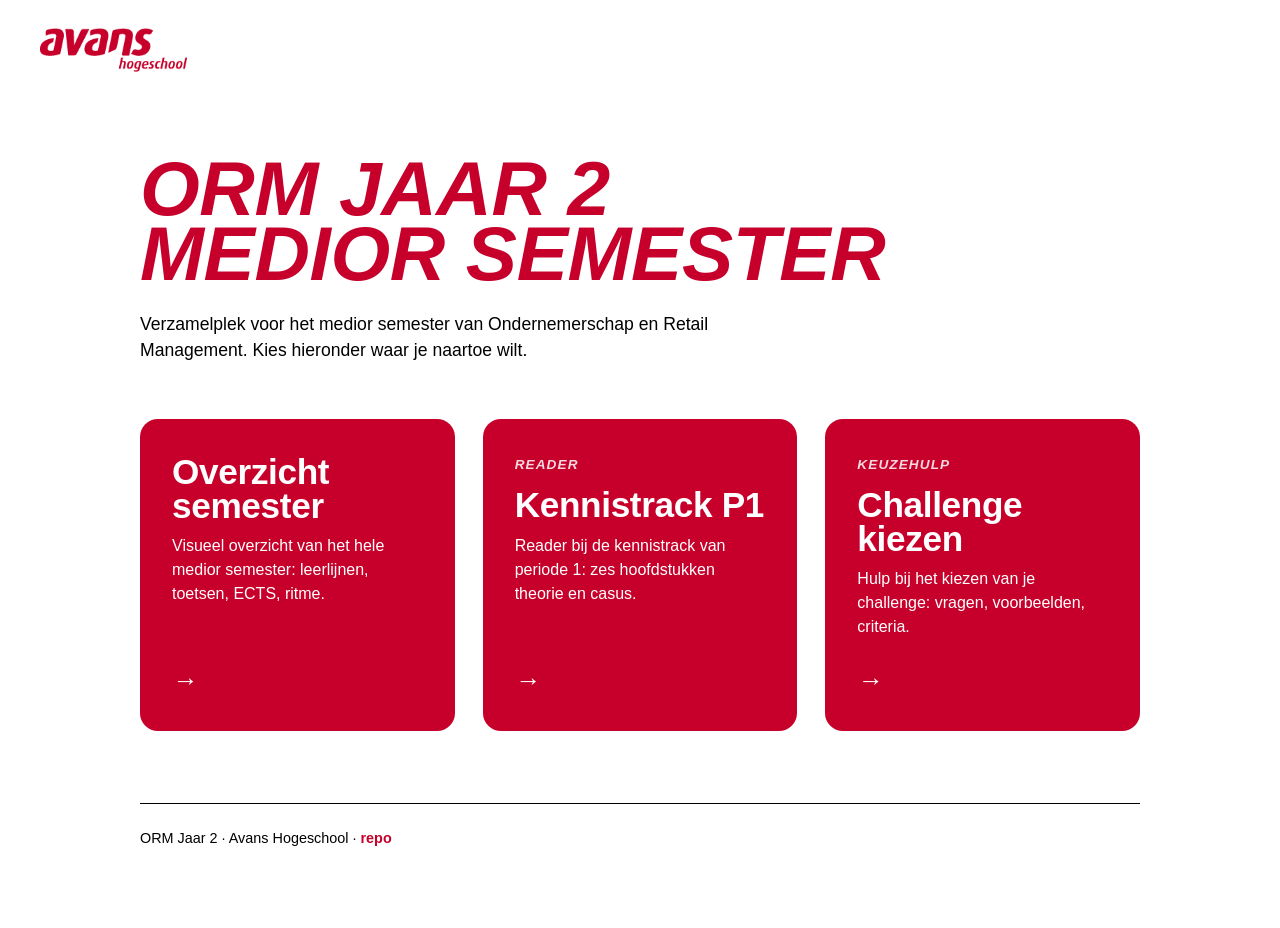
==== commit 6c54dba6: "update" ====
--- a/docs/index.html
+++ b/docs/index.html
@@ -3,5527 +3,209 @@
   <head>
     <meta charset="utf-8" />
     <meta name="viewport" content="width=device-width, initial-scale=1" />
-    <title>Praatplaat Medior Semester v52</title>
+    <title>ORM Jaar 2 — Medior Semester · Avans Hogeschool</title>
+    <link rel="preconnect" href="https://fonts.googleapis.com" />
+    <link rel="preconnect" href="https://fonts.gstatic.com" crossorigin />
+    <link
+      href="https://fonts.googleapis.com/css2?family=Hanken+Grotesk:wght@400;500;700&family=Sofia+Sans+Extra+Condensed:ital,wght@0,800;1,800&display=swap"
+      rel="stylesheet"
+    />
     <style>
       :root {
-        --ink: #162136;
-        --muted: #62708c;
-        --page: #f5f1e8;
-        --panel: rgba(255, 255, 255, 0.84);
-        --slate: #2f3849;
-        --blue: #2f61a8;
-        --blue-soft: #dbe8f9;
-        --green: #5f9d36;
-        --green-soft: #e5f2d9;
-        --orange: #d98b2f;
-        --orange-soft: #f8ead8;
-        --yellow: #f4bf3a;
-        --yellow-soft: #fff1bf;
-        --red: #d60000;
-        --red-soft: #ffd6d6;
-      }
-
-      * {
-        box-sizing: border-box;
-      }
+        --avans-rood: #c6002a;
+        --helder-rood: #ff0013;
+        --sociaal-oranje: #ff5200;
+        --kalm-paars: #dfbeff;
+        --actief-blauw: #0099ff;
+        --slim-donkerblauw: #001a6a;
+        --wit: #ffffff;
+        --zwart: #000000;
+        --grijs-licht: #f5f5f5;
+
+        --font-titel: "Sofia Sans Extra Condensed", "Arial Narrow", sans-serif;
+        --font-body: "Hanken Grotesk", Verdana, sans-serif;
+      }
+
+      * { box-sizing: border-box; }
+
+      html, body { margin: 0; padding: 0; }
 
       body {
-        margin: 0;
-        font-family: "Avenir Next", "Segoe UI", sans-serif;
-        background:
-          radial-gradient(circle at top left, rgba(244, 191, 58, 0.18), transparent 24%),
-          radial-gradient(circle at top right, rgba(47, 97, 168, 0.12), transparent 22%),
-          var(--page);
-        color: var(--ink);
-      }
-
-      .page {
-        width: min(1680px, calc(100vw - 40px));
-        margin: 20px auto 36px;
-      }
-
-      .panel,
-      .card {
-        background: var(--panel);
-        border: 1px solid rgba(22, 33, 54, 0.08);
-        border-radius: 24px;
-        box-shadow: 0 18px 40px rgba(22, 33, 54, 0.06);
-      }
-
-      .hero {
-        padding: 26px 28px 28px;
-      }
-
-      .eyebrow {
-        display: inline-flex;
-        align-items: center;
-        padding: 8px 12px;
-        border-radius: 999px;
-        background: #ece3d1;
-        color: #6c5114;
-        font-size: 12px;
-        font-weight: 800;
-        letter-spacing: 0.08em;
-        text-transform: uppercase;
-      }
-
-      h1 {
-        margin: 16px 0 12px;
-        font-size: clamp(34px, 4vw, 60px);
-        line-height: 0.96;
-        max-width: 1100px;
-      }
-
-      .lead {
-        margin: 0;
-        max-width: 1080px;
-        font-size: 19px;
-        line-height: 1.55;
-        color: var(--muted);
-      }
-
-      .hero-grid,
-      .summary-grid,
-      .ects-grid {
-        display: grid;
-        gap: 16px;
-      }
-
-      .hero-grid {
-        grid-template-columns: repeat(2, minmax(0, 1fr));
-        margin-top: 24px;
-      }
-
-      .summary-grid {
-        grid-template-columns: repeat(2, minmax(0, 1fr));
-        margin-top: 18px;
-      }
-
-      .module-overview-panel {
-        margin-top: 18px;
-        padding: 22px 24px 24px;
-      }
-
-      .module-overview-panel h2,
-      .module-overview-panel > p {
-        margin: 0;
-      }
-
-      .module-overview-panel > p {
-        margin-top: 8px;
-        color: var(--muted);
-      }
-
-      .module-overview-grid {
-        display: grid;
-        grid-template-columns: repeat(2, minmax(0, 1fr));
-        gap: 14px 16px;
-        margin-top: 18px;
-      }
-
-      .module-overview-card {
-        padding: 18px 20px;
-        border-radius: 18px;
-        background: rgba(255, 255, 255, 0.88);
-        border: 1px solid rgba(22, 33, 54, 0.08);
-        color: var(--ink);
-      }
-
-      .module-overview-card.blue {
-        background: linear-gradient(180deg, rgba(219, 232, 249, 0.88), rgba(255, 255, 255, 0.92));
-      }
-
-      .module-overview-card.yellow {
-        background: linear-gradient(180deg, rgba(255, 241, 191, 0.88), rgba(255, 255, 255, 0.92));
-      }
-
-      .module-overview-top {
-        display: flex;
-        align-items: baseline;
-        justify-content: space-between;
-        gap: 12px;
-        margin-bottom: 10px;
-      }
-
-      .module-overview-label {
-        font-size: 12px;
-        font-weight: 800;
-        letter-spacing: 0.06em;
-        text-transform: uppercase;
-        color: var(--muted);
-      }
-
-      .module-overview-hours {
-        font-size: 13px;
-        font-weight: 700;
-        color: var(--ink);
-        white-space: nowrap;
-      }
-
-      .module-overview-card h3 {
-        margin: 0 0 8px;
-        font-size: 20px;
-      }
-
-      .module-overview-card p {
-        margin: 0;
-        color: var(--muted);
-        line-height: 1.45;
-      }
-
-      .module-overview-meta {
-        margin-top: 14px;
-        display: grid;
-        grid-template-columns: repeat(2, minmax(0, 1fr));
-        gap: 10px 14px;
-      }
-
-      .module-overview-meta span {
-        display: block;
-      }
-
-      .module-overview-meta-label {
-        font-size: 11px;
-        font-weight: 800;
-        letter-spacing: 0.05em;
-        text-transform: uppercase;
-        color: var(--muted);
-      }
-
-      .module-overview-meta-value {
-        margin-top: 3px;
-        font-size: 14px;
-        line-height: 1.35;
-        color: var(--ink);
-      }
-
-      .student-load-overview {
-        margin-top: 22px;
-        padding: 18px;
-        border-radius: 20px;
-        background: rgba(255, 255, 255, 0.72);
-        border: 1px solid rgba(22, 33, 54, 0.08);
-      }
-
-      .student-load-overview-head {
-        display: flex;
-        align-items: end;
-        justify-content: space-between;
-        gap: 16px;
-        margin-bottom: 14px;
-      }
-
-      .student-load-overview-head h3,
-      .student-load-overview-head p {
-        margin: 0;
-      }
-
-      .student-load-overview-head h3 {
-        font-size: 22px;
-      }
-
-      .student-load-overview-head p {
-        max-width: 620px;
-        color: var(--muted);
-        font-size: 14px;
-        line-height: 1.45;
-      }
-
-      .student-load-modules {
-        display: grid;
-        gap: 18px;
-      }
-
-      .student-load-table-wrap {
-        overflow-x: auto;
-        border-radius: 16px;
-        border: 1px solid rgba(22, 33, 54, 0.12);
-        background: #fff;
-      }
-
-      .student-load-table {
-        width: 100%;
-        min-width: 980px;
-        table-layout: fixed;
-        border-collapse: collapse;
-        color: var(--ink);
-        font-size: 13px;
-      }
-
-      .student-load-table th,
-      .student-load-table td {
-        padding: 10px 11px;
-        border: 1px solid rgba(22, 33, 54, 0.16);
-        vertical-align: top;
-      }
-
-      .student-load-table th {
-        background: #f5d0da;
-        text-align: left;
-        font-weight: 800;
-      }
-
-      .student-load-table .module-name {
-        background: #df0f4f;
-        color: #fff;
-        font-weight: 900;
-      }
-
-      .student-load-table .module-name.yellow {
-        background: #d79919;
-      }
-
-      .student-load-table .line-name {
-        background: #f7ced8;
-        font-weight: 800;
-      }
-
-      .student-load-table .line-name.yellow {
-        background: #fff1bf;
-      }
-
-      .student-load-table .number {
-        text-align: center;
-        white-space: nowrap;
-      }
-
-      .student-load-table [data-cell-note] {
-        cursor: help;
-        text-decoration: underline dotted rgba(22, 33, 54, 0.42);
-        text-underline-offset: 3px;
-      }
-
-      .student-load-table .total-row td {
-        background: rgba(22, 33, 54, 0.035);
-        font-weight: 900;
-      }
-
-      .student-load-note {
-        margin: 12px 0 0;
-        color: var(--muted);
-        font-size: 13px;
-        line-height: 1.45;
-      }
-
-      .cell-note-popover {
-        position: fixed;
-        z-index: 40;
-        max-width: 320px;
-        padding: 12px 14px;
-        border-radius: 14px;
-        background: var(--ink);
-        color: #fff;
-        box-shadow: 0 18px 40px rgba(22, 33, 54, 0.22);
-        font-size: 13px;
-        line-height: 1.45;
-      }
-
-      .cell-note-popover strong {
-        display: block;
-        margin-bottom: 4px;
-      }
-
-      .summary-cluster {
-        padding: 0;
-        overflow: hidden;
-      }
-
-      .summary-cluster-head {
+        font-family: var(--font-body);
+        font-weight: 400;
+        line-height: 1.4;
+        color: var(--zwart);
+        background: var(--wit);
+        min-height: 100vh;
+      }
+
+      .topbar {
         display: flex;
         align-items: center;
-        justify-content: center;
-        min-height: 64px;
-        padding: 14px 18px;
-        border-bottom: 1px solid rgba(22, 33, 54, 0.08);
-        font-size: 18px;
-        font-weight: 800;
-        text-align: center;
-      }
-
-      .summary-cluster-grid {
+        padding: 28px 40px;
+        max-width: 1280px;
+        margin: 0 auto;
+      }
+      .topbar img {
+        height: 44px;
+        width: auto;
+      }
+
+      .wrap {
+        max-width: 1080px;
+        margin: 0 auto;
+        padding: 24px 40px 80px;
+      }
+
+      header.hero {
+        margin: 32px 0 56px;
+      }
+      header.hero h1 {
+        font-family: var(--font-titel);
+        font-weight: 800;
+        font-style: italic;
+        text-transform: uppercase;
+        line-height: 0.85;
+        color: var(--avans-rood);
+        font-size: clamp(2.6rem, 6vw, 4.8rem);
+        margin: 0 0 24px;
+        letter-spacing: -0.005em;
+      }
+      header.hero p {
+        font-family: var(--font-body);
+        font-size: 1.1rem;
+        max-width: 680px;
+        margin: 0;
+        color: var(--zwart);
+        line-height: 1.5;
+      }
+
+      .grid {
         display: grid;
-        grid-template-columns: repeat(2, minmax(0, 1fr));
-        flex: 1;
-      }
-
-      .summary-subcard {
-        min-height: 100%;
-        padding: 18px 20px;
+        grid-template-columns: repeat(auto-fit, minmax(280px, 1fr));
+        gap: 28px;
+        margin-top: 16px;
+      }
+
+      a.card {
+        position: relative;
         display: flex;
         flex-direction: column;
-      }
-
-      .summary-subcard + .summary-subcard {
-        border-left: 1px solid rgba(22, 33, 54, 0.08);
-      }
-
-      .ects-grid {
-        grid-template-columns: repeat(4, minmax(220px, 1fr));
-        margin-top: 18px;
-      }
-
-      .deadline-grid {
-        display: grid;
-        grid-template-columns: repeat(3, minmax(0, 1fr));
-        gap: 14px;
-        margin-top: 18px;
-      }
-
-      .deadline-card {
-        border: 1px solid rgba(22, 33, 54, 0.08);
+        padding: 36px 32px 32px;
+        background: var(--avans-rood);
         border-radius: 18px;
-        padding: 16px;
-        background: #fff;
-        box-shadow: 0 12px 30px rgba(22, 33, 54, 0.05);
-      }
-
-      .deadline-card.blue {
-        background: var(--blue-soft);
-      }
-
-      .deadline-card.green {
-        background: var(--green-soft);
-      }
-
-      .deadline-card.yellow {
-        background: var(--yellow-soft);
-      }
-
-      .deadline-card h3 {
-        margin: 0 0 10px;
-        font-size: 18px;
-      }
-
-      .deadline-card ul {
+        text-decoration: none;
+        color: var(--wit);
+        transition: transform 0.18s ease, box-shadow 0.18s ease;
+        overflow: hidden;
+        min-height: 240px;
+      }
+      a.card:hover {
+        transform: translateY(-4px);
+        box-shadow: 0 12px 28px rgba(198, 0, 42, 0.35);
+      }
+      a.card h2 {
+        font-family: var(--font-titel);
+        font-weight: 800;
+        font-style: normal;
+        line-height: 0.95;
+        color: var(--wit);
+        font-size: 2.2rem;
+        margin: 0 0 12px;
+        letter-spacing: -0.01em;
+      }
+      a.card .label {
+        font-family: var(--font-titel);
+        font-weight: 800;
+        font-style: italic;
+        text-transform: uppercase;
+        font-size: 0.85rem;
+        letter-spacing: 0.08em;
+        color: var(--wit);
+        opacity: 0.85;
+        margin-bottom: 14px;
+        display: inline-block;
+      }
+      a.card p {
         margin: 0;
-        padding-left: 18px;
-        color: #38465f;
-        line-height: 1.45;
-      }
-
-      .deadline-card li + li {
-        margin-top: 8px;
-      }
-
-      .deadline-card strong {
-        color: var(--ink);
-      }
-
-      .assessments-panel {
-        margin-top: 22px;
-        padding: 22px 24px 24px;
-      }
-
-      .assessments-panel h2,
-      .assessments-panel > p {
-        margin: 0;
-      }
-
-      .assessments-panel > p {
-        margin-top: 8px;
-        color: var(--muted);
-      }
-
-      .card {
-        padding: 18px 20px;
-      }
-
-      .summary-grid .card {
-        display: flex;
-        flex-direction: column;
-      }
-
-      .card h2,
-      .card h3 {
-        margin: 0 0 10px;
-      }
-
-      .summary-meta {
+        font-size: 1rem;
+        line-height: 1.5;
+        color: var(--wit);
+      }
+      a.card .arrow {
+        font-family: var(--font-titel);
+        font-weight: 800;
+        font-style: italic;
+        font-size: 1.6rem;
+        color: var(--wit);
         margin-top: auto;
-        padding-top: 12px;
-        display: flex;
-        flex-direction: column;
-        gap: 4px;
-      }
-
-      .summary-meta-label {
-        font-size: 11px;
-        font-weight: 800;
-        letter-spacing: 0.06em;
-        text-transform: uppercase;
-        color: var(--muted);
-      }
-
-      .summary-meta-value {
-        font-size: 14px;
-        line-height: 1.35;
-        color: var(--ink);
-      }
-
-      .mini-list {
-        margin: 0;
-        padding-left: 18px;
-        color: var(--muted);
-        line-height: 1.55;
-      }
-
-      .coverage-location {
-        display: block;
-        margin-top: 3px;
-        color: var(--ink);
-        font-size: 14px;
+        padding-top: 24px;
+        display: inline-block;
+        transition: transform 0.18s ease;
+      }
+      a.card:hover .arrow {
+        transform: translateX(6px);
+      }
+
+      footer {
+        margin-top: 72px;
+        padding-top: 24px;
+        border-top: 1px solid var(--zwart);
+        font-size: 0.9rem;
+        color: var(--zwart);
+      }
+      footer a {
+        color: var(--avans-rood);
+        text-decoration: none;
         font-weight: 700;
       }
-
-      .decision-status {
-        display: inline-flex;
-        align-items: center;
-        margin-right: 6px;
-        padding: 2px 7px;
-        border-radius: 999px;
-        background: rgba(93, 152, 53, 0.16);
-        color: #356b17;
-        font-size: 10px;
-        font-weight: 900;
-        letter-spacing: 0.04em;
-        text-transform: uppercase;
-      }
-
-      .decision-callout {
-        margin-top: 18px;
-        padding: 16px 18px;
-        border: 1px solid rgba(47, 97, 168, 0.18);
-        border-radius: 16px;
-        background: rgba(219, 232, 249, 0.42);
-      }
-
-      .decision-callout h3 {
-        margin: 0 0 10px;
-        font-size: 17px;
-      }
-
-      .decision-callout.urgent {
-        border-color: rgba(206, 41, 36, 0.28);
-        background: rgba(255, 218, 218, 0.52);
-      }
-
-      .decision-priority {
-        display: inline-flex;
-        align-items: center;
-        justify-content: center;
-        width: 22px;
-        height: 22px;
-        margin-right: 8px;
-        border-radius: 999px;
-        background: #ce2924;
-        color: #fff;
-        font-size: 14px;
-        font-weight: 950;
-      }
-
-      .chips {
-        display: grid;
-        grid-template-columns: 1fr;
-        gap: 10px;
-      }
-
-      .quick-nav {
-        display: flex;
-        flex-wrap: wrap;
-        gap: 12px;
-        margin-top: 18px;
-      }
-
-      .site-menu {
-        position: sticky;
-        top: 0;
-        z-index: 20;
-        display: flex;
-        flex-wrap: wrap;
-        gap: 8px;
-        align-items: center;
-        margin: 0 0 18px;
-        padding: 10px 12px;
-        border: 1px solid rgba(22, 33, 54, 0.08);
-        border-radius: 12px;
-        background: rgba(255, 255, 255, 0.92);
-        backdrop-filter: blur(12px);
-        box-shadow: 0 10px 24px rgba(22, 33, 54, 0.06);
-      }
-
-      .page-surface[hidden] {
-        display: none !important;
-      }
-
-      .site-menu .assumption-controls {
-        margin-left: auto;
-      }
-
-      .site-menu-label {
-        margin-right: 4px;
-        color: var(--muted);
-        font-size: 11px;
-        font-weight: 800;
-        letter-spacing: 0.08em;
-        text-transform: uppercase;
-      }
-
-      .quick-nav .mode-switch {
-        margin-left: auto;
-      }
-
-      .nav-pill {
-        border: 0;
-        border-radius: 999px;
-        padding: 12px 18px;
-        font: inherit;
-        font-size: 16px;
-        font-weight: 800;
-        cursor: pointer;
-        transition: transform 0.14s ease, box-shadow 0.14s ease;
-      }
-
-      .nav-pill.active {
-        box-shadow: inset 0 0 0 2px rgba(22, 33, 54, 0.18), 0 10px 18px rgba(22, 33, 54, 0.08);
-      }
-
-      .nav-pill:hover {
-        transform: translateY(-1px);
-        box-shadow: 0 10px 18px rgba(22, 33, 54, 0.09);
-      }
-
-      .nav-pill.neutral {
-        background: var(--ink);
-        color: #fff;
-      }
-
-      .nav-pill.blue {
-        background: var(--blue-soft);
-        color: #20497f;
-      }
-
-      .nav-pill.yellow {
-        background: var(--yellow-soft);
-        color: #5f4800;
-      }
-
-      .nav-pill.green {
-        background: var(--green-soft);
-        color: #406d25;
-      }
-
-      .nav-pill.orange {
-        background: var(--orange-soft);
-        color: #8f5518;
-      }
-
-      .nav-pill.red {
-        background: var(--red-soft);
-        color: #980000;
-      }
-
-      .nav-pill.purple {
-        background: #efe9ff;
-        color: #4d377a;
-      }
-
-      .chip {
-        border: 0;
-        padding: 10px 12px;
-        border-radius: 14px;
-        font: inherit;
-        font-size: 14px;
-        font-weight: 700;
-        line-height: 1.35;
-        text-align: left;
-        cursor: pointer;
-        transition: transform 0.14s ease, box-shadow 0.14s ease;
-      }
-
-      .chip:hover {
-        transform: translateY(-1px);
-        box-shadow: 0 10px 18px rgba(22, 33, 54, 0.09);
-      }
-
-      .chip.blue {
-        background: var(--blue-soft);
-        color: #20497f;
-      }
-
-      .chip.green {
-        background: var(--green-soft);
-        color: #406d25;
-      }
-
-      .chip.orange {
-        background: var(--orange-soft);
-        color: #8f5518;
-      }
-
-      .chip.red {
-        background: var(--red-soft);
-        color: #8f1d1d;
-      }
-
-      .canvas {
-        margin-top: 22px;
-        padding: 24px;
-        overflow: auto;
-        position: relative;
-      }
-
-      .canvas-head {
-        display: flex;
-        justify-content: space-between;
-        gap: 16px;
-        align-items: end;
-        margin-bottom: 18px;
-      }
-
-      .canvas-head h2,
-      .canvas-head p {
-        margin: 0;
-      }
-
-      .canvas-head p {
-        color: var(--muted);
-      }
-
-      .hours-legend {
-        display: flex;
-        flex-wrap: wrap;
-        gap: 8px;
-        margin-top: 10px;
-      }
-
-      .hours-legend-item {
-        display: inline-flex;
-        align-items: center;
-        gap: 6px;
-        padding: 6px 9px;
-        border-radius: 999px;
-        background: rgba(22, 33, 54, 0.05);
-        color: var(--muted);
-        font-size: 12px;
-        font-weight: 700;
-      }
-
-      .hours-legend-code {
-        color: var(--ink);
-        font-weight: 800;
-      }
-
-      .timeline-wrap {
-        position: relative;
-        width: max-content;
-        min-width: 100%;
-        padding-bottom: 18px;
-      }
-
-      .timeline {
-        display: grid;
-        grid-template-columns: 46px 150px repeat(20, 152px);
-        column-gap: 4px;
-        row-gap: 18px;
-        width: max-content;
-      }
-
-      .week,
-      .phase,
-      .lane-title,
-      .block {
-        border-radius: 18px;
-      }
-
-      .week {
-        background: var(--slate);
-        color: #fff;
-        text-align: center;
-        padding: 9px 4px;
-        font-size: 12px;
-        font-weight: 800;
-        position: sticky;
-        top: 0;
-        z-index: 7;
-        box-shadow: 0 8px 18px rgba(22, 33, 54, 0.08);
-      }
-
-      .week-meta {
-        display: block;
-        margin-top: 3px;
-        color: rgba(255, 255, 255, 0.72);
-        font-size: 9px;
-        font-weight: 700;
-        letter-spacing: 0;
-        line-height: 1.1;
-        text-transform: none;
-      }
-
-      .week-kw {
-        color: rgba(255, 255, 255, 0.54);
-      }
-
-      .week.corner {
-        grid-column: 1 / span 2;
-        display: flex;
-        align-items: center;
-        justify-content: center;
-        left: 0;
-        z-index: 8;
-        box-shadow: 8px 0 18px rgba(22, 33, 54, 0.08), 0 8px 18px rgba(22, 33, 54, 0.08);
-      }
-
-      .phase {
-        padding: 12px 14px;
-        font-size: 14px;
-        font-weight: 800;
-        text-align: center;
-      }
-
-      .phase.base {
-        background: var(--blue);
-        color: #fff;
-      }
-
-      .phase.ch1 {
-        background: var(--green);
-        color: #fff;
-      }
-
-      .phase.ch2 {
-        background: var(--yellow);
-        color: #433400;
-      }
-
-      .phase.toetsing {
-        background: var(--red);
-        color: #fff;
-      }
-
-      .lane-title {
-        grid-column: 2;
-        padding: 12px;
-        border: 1px solid rgba(22, 33, 54, 0.08);
-        display: flex;
-        flex-direction: column;
-        gap: 8px;
-        justify-content: center;
-        position: sticky;
-        left: 50px;
-        z-index: 5;
-        box-shadow: 8px 0 18px rgba(22, 33, 54, 0.08);
-        cursor: pointer;
-        transition: box-shadow 0.14s ease, transform 0.14s ease;
-      }
-
-      .lane-title:hover {
-        transform: translateY(-1px);
-      }
-
-      .lane-title strong {
-        font-size: 16px;
-        line-height: 1.1;
-      }
-
-      .lane-title.has-group {
-        padding-left: 16px;
-      }
-
-      .lane-group-rail {
-        display: none;
-      }
-
-      .lane-group-block {
-        position: sticky;
-        left: 0;
-        justify-self: stretch;
-        z-index: 6;
-        margin: 0;
-        border-radius: 18px;
-        background: rgba(255, 255, 255, 0.82);
-        border: 1px solid rgba(22, 33, 54, 0.08);
-        box-shadow: 8px 0 18px rgba(22, 33, 54, 0.06);
-        display: flex;
-        align-items: center;
-        justify-content: center;
-        pointer-events: none;
-      }
-
-      .lane-group-block.spaced {
-        margin-top: 20px;
-        margin-bottom: -8px;
-      }
-
-      .timeline > .block.orange {
-        margin-top: 20px;
-      }
-
-      .lane-group-block span {
-        color: var(--ink);
-        font-size: 11px;
-        font-weight: 800;
-        letter-spacing: 0.08em;
-        text-transform: uppercase;
-        writing-mode: vertical-rl;
-        transform: rotate(180deg);
-        text-align: center;
-        line-height: 1.1;
-      }
-
-      .lane-content {
-        display: flex;
-        flex-direction: column;
-        justify-content: center;
-        gap: 8px;
-        min-width: 0;
-      }
-
-      .lane-title span {
-        font-size: 12px;
-        line-height: 1.45;
-        color: var(--muted);
-      }
-
-      .lane-title.blue {
-        background: #eef4fd;
-      }
-
-      .lane-title.neutral {
-        background: #f3f0e8;
-      }
-
-      .lane-title.green {
-        background: #edf7e6;
-      }
-
-      .lane-title.orange {
-        background: #fcf0e2;
-      }
-
-      .lane-title.focused {
-        box-shadow: 8px 0 18px rgba(22, 33, 54, 0.08), 0 0 0 4px rgba(22, 33, 54, 0.08);
-      }
-
-      .lane-title.blue.focused {
-        box-shadow: 8px 0 18px rgba(22, 33, 54, 0.08), 0 0 0 4px rgba(35, 86, 155, 0.16);
-      }
-
-      .lane-title.neutral.focused {
-        box-shadow: 8px 0 18px rgba(22, 33, 54, 0.08), 0 0 0 4px rgba(96, 82, 53, 0.12);
-      }
-
-      .lane-title.green.focused {
-        box-shadow: 8px 0 18px rgba(22, 33, 54, 0.08), 0 0 0 4px rgba(93, 152, 53, 0.16);
-      }
-
-      .lane-title.orange.focused {
-        box-shadow: 8px 0 18px rgba(22, 33, 54, 0.08), 0 0 0 4px rgba(217, 134, 48, 0.18);
-      }
-
-      .lane-top {
-        display: flex;
-        justify-content: space-between;
-        gap: 12px;
-        align-items: start;
-      }
-
-      .block {
-        border: 1px solid rgba(22, 33, 54, 0.08);
-        min-height: 88px;
-        padding: 11px 10px 9px;
-        background: #fff;
-        position: relative;
-      }
-
-      .block h3 {
-        margin: 0 0 6px;
-        font-size: 15px;
-        line-height: 1.15;
-      }
-
-      .block p {
-        margin: 0;
-        font-size: 13px;
-        line-height: 1.35;
-        color: #38465f;
-      }
-
-      .block .block-subtitle {
-        margin-top: 6px;
-        color: #5f6f8b;
-        font-size: 11px;
-        font-weight: 700;
-        line-height: 1.25;
-      }
-
-      .block.compact {
-        min-height: 72px;
-        padding: 10px 11px 9px;
-      }
-
-      .block.compact h3 {
-        font-size: 15px;
-      }
-
-      .block.compact p {
-        font-size: 13px;
-      }
-
-      .block.blue {
-        background: var(--blue-soft);
-      }
-
-      .block.green {
-        background: var(--green-soft);
-      }
-
-      .block.orange {
-        background: var(--orange-soft);
-      }
-
-      .block.yellow {
-        background: var(--yellow-soft);
-      }
-
-      .block.red {
-        background: var(--red-soft);
-        border-color: rgba(214, 0, 0, 0.3);
-      }
-
-      .block.ghost {
-        background: rgba(255, 255, 255, 0.55);
-      }
-
-      .block.clickable {
-        cursor: pointer;
-        transition: transform 0.14s ease, box-shadow 0.14s ease, border-color 0.14s ease;
-      }
-
-      .block.clickable:hover {
-        transform: translateY(-2px);
-        box-shadow: 0 10px 22px rgba(22, 33, 54, 0.09);
-      }
-
-      .block.clickable.active {
-        border-color: rgba(22, 33, 54, 0.22);
-        box-shadow: 0 0 0 3px rgba(35, 86, 155, 0.12);
-      }
-
-      .block.retired-track {
-        display: none !important;
-      }
-
-      .block.clickable::after {
-        content: "Meer";
-        display: inline-flex;
-        align-items: center;
-        justify-content: center;
-        margin-top: 8px;
-        padding: 0;
-        border-radius: 999px;
-        background: transparent;
-        color: rgba(98, 112, 140, 0.78);
-        font-size: 9px;
-        font-weight: 800;
-        letter-spacing: 0.05em;
-        text-transform: uppercase;
-      }
-
-      .badge {
-        display: inline-block;
-        margin-top: 8px;
-        padding: 6px 8px;
-        border-radius: 10px;
-        background: rgba(255, 255, 255, 0.78);
-        font-size: 11px;
-        font-weight: 800;
-        letter-spacing: 0.04em;
-        text-transform: uppercase;
-      }
-
-      .badge.deadline {
-        background: rgba(214, 0, 0, 0.12);
-        color: #980000;
-      }
-
-      .timeline .block:has(.badge.deadline) {
-        padding-bottom: 42px;
-      }
-
-      .timeline .block .badge.deadline {
-        position: absolute;
-        right: 10px;
-        bottom: 9px;
-        margin-top: 0;
-        max-width: calc(100% - 20px);
-        text-align: right;
-      }
-
-      .badge.align-end {
-        display: table;
-        margin-left: auto;
-      }
-
-      .split-lines {
-        display: grid;
-        gap: 7px;
-        margin-top: 8px;
-      }
-
-      .split-line {
-        display: grid;
-        grid-template-columns: minmax(0, 1fr) auto;
-        gap: 8px;
-        align-items: center;
-        min-height: 34px;
-        padding: 7px 8px;
-        border-radius: 11px;
-        background: rgba(255, 255, 255, 0.38);
-        border: 1px solid rgba(22, 33, 54, 0.08);
-      }
-
-      .split-line + .split-line {
-        border-top-color: rgba(22, 33, 54, 0.14);
-      }
-
-      .split-line strong {
-        display: block;
-        font-size: 13px;
-        line-height: 1.1;
-      }
-
-      .split-line em {
-        display: block;
-        margin-top: 2px;
-        color: #6c5a24;
-        font-size: 10px;
-        font-style: normal;
-        font-weight: 700;
-        letter-spacing: 0.03em;
-        text-transform: uppercase;
-      }
-
-      .route-lines,
-      .sprint-lanes {
-        display: grid;
-        gap: 7px;
-        margin-top: 10px;
-      }
-
-      .route-line,
-      .sprint-lane,
-      .coach-moment {
-        display: grid;
-        grid-template-columns: 90px minmax(0, 1fr);
-        gap: 8px;
-        align-items: start;
-        padding: 8px 9px;
-        border-radius: 12px;
-        background: rgba(255, 255, 255, 0.56);
-        border: 1px solid rgba(22, 33, 54, 0.08);
-      }
-
-      .route-time,
-      .sprint-time,
-      .coach-moment-label {
-        color: #6b550e;
-        font-size: 10px;
-        font-weight: 900;
-        letter-spacing: 0.03em;
-        line-height: 1.2;
-        text-transform: uppercase;
-      }
-
-      .route-title,
-      .sprint-title,
-      .coach-moment-title {
-        display: block;
-        color: var(--ink);
-        font-size: 13px;
-        font-weight: 900;
-        line-height: 1.15;
-      }
-
-      .coach-moment {
-        margin-top: 10px;
-        grid-template-columns: 68px minmax(0, 1fr);
-      }
-
-      .coach-moment-detail {
-        display: block;
-        margin-top: 2px;
-        color: #5d6d89;
-        font-size: 11px;
-        font-style: normal;
-        font-weight: 700;
-        line-height: 1.2;
-      }
-
-      .route-detail,
-      .sprint-detail {
-        display: block;
-        margin-top: 2px;
-        color: #6c5a24;
-        font-size: 10px;
-        font-weight: 700;
-        line-height: 1.25;
-      }
-
-      .sprint-lane {
-        grid-template-columns: 98px minmax(0, 1fr);
-        padding: 7px 8px;
-      }
-
-      .mini-test {
-        display: inline-flex;
-        align-items: center;
-        justify-content: center;
-        padding: 4px 6px;
-        border-radius: 999px;
-        background: var(--red);
-        color: #fff;
-        font-size: 9px;
-        font-weight: 900;
-        letter-spacing: 0.05em;
-        text-transform: uppercase;
-        white-space: nowrap;
-      }
-
-      .block-drawer {
-        display: none;
-        position: absolute;
-        top: 0;
-        left: 0;
-        width: min(360px, calc(100vw - 96px));
-        padding: 18px 20px;
-        border-radius: 18px;
-        background: rgba(255, 255, 255, 0.94);
-        border: 1px solid rgba(22, 33, 54, 0.1);
-        box-shadow: 0 18px 36px rgba(22, 33, 54, 0.16);
-        z-index: 20;
-        backdrop-filter: blur(8px);
-      }
-
-      .block-drawer.active {
-        display: block;
-      }
-
-      .block-drawer::before {
-        content: "";
-        position: absolute;
-        top: 24px;
-        left: -10px;
-        width: 20px;
-        height: 20px;
-        background: rgba(255, 255, 255, 0.94);
-        border-left: 1px solid rgba(22, 33, 54, 0.1);
-        border-top: 1px solid rgba(22, 33, 54, 0.1);
-        transform: rotate(-45deg);
-      }
-
-      .block-drawer.align-right::before {
-        left: auto;
-        right: -10px;
-        border-left: 0;
-        border-top: 0;
-        border-right: 1px solid rgba(22, 33, 54, 0.1);
-        border-bottom: 1px solid rgba(22, 33, 54, 0.1);
-      }
-
-      .block-drawer-top {
-        display: flex;
-        justify-content: space-between;
-        gap: 16px;
-        align-items: start;
-        margin-bottom: 12px;
-      }
-
-      .block-drawer-label {
-        font-size: 12px;
-        font-weight: 800;
-        letter-spacing: 0.08em;
-        text-transform: uppercase;
-        color: var(--muted);
-        margin-bottom: 4px;
-      }
-
-      .block-drawer h3 {
-        margin: 0 0 4px;
-        font-size: 24px;
-      }
-
-      .block-drawer p {
-        margin: 0;
-        color: var(--muted);
-        line-height: 1.55;
-      }
-
-      .block-drawer-body {
-        border-top: 1px solid rgba(22, 33, 54, 0.08);
-        padding-top: 12px;
-      }
-
-      .block-drawer-body p + p {
-        margin-top: 10px;
-      }
-
-      .block-drawer-body strong {
-        display: block;
-        margin-bottom: 2px;
-        color: var(--ink);
-      }
-
-      .block-drawer-close {
-        border: 0;
-        background: transparent;
-        color: rgba(22, 33, 54, 0.72);
-        border-radius: 999px;
-        width: 32px;
-        height: 32px;
-        padding: 0;
-        font: inherit;
-        font-size: 22px;
-        line-height: 1;
-        font-weight: 500;
-        cursor: pointer;
-      }
-
-      .block-drawer-close:hover {
-        background: rgba(22, 33, 54, 0.06);
-        color: var(--ink);
-      }
-
-      .ects-card {
-        padding: 18px;
-        border-radius: 18px;
-        color: #fff;
-      }
-
-      .summary-clickable {
-        position: relative;
-        border: 0;
-        width: 100%;
-        text-align: left;
-        cursor: pointer;
-        transition: transform 0.14s ease, box-shadow 0.14s ease;
-      }
-
-      .summary-clickable:hover {
-        transform: translateY(-2px);
-        box-shadow: 0 12px 24px rgba(22, 33, 54, 0.12);
-      }
-
-      .summary-clickable.active {
-        box-shadow: 0 0 0 4px rgba(255, 255, 255, 0.22), 0 12px 24px rgba(22, 33, 54, 0.14);
-      }
-
-      .summary-clickable::after {
-        content: "Meer";
-        display: inline-flex;
-        align-items: center;
-        justify-content: center;
-        margin-top: 12px;
-        padding: 0;
-        border-radius: 999px;
-        background: transparent;
-        color: rgba(255, 255, 255, 0.72);
-        font-size: 10px;
-        font-weight: 800;
-        letter-spacing: 0.05em;
-        text-transform: uppercase;
-      }
-
-      .assessment-line {
-        display: block;
-        margin-top: 6px;
-        font-size: 15px;
-        font-weight: 700;
-        opacity: 0.92;
-      }
-
-      #ects-section {
-        scroll-margin-top: 90px;
-      }
-
-      #plan-section {
-        scroll-margin-top: 90px;
-      }
-
-      .action-plan-panel {
-        margin-top: 18px;
-      }
-
-      .plan-overview {
-        display: grid;
-        grid-template-columns: repeat(3, minmax(0, 1fr));
-        gap: 6px;
-        margin-top: 10px;
-      }
-
-      .plan-stat {
-        padding: 7px 9px;
-        border-radius: 8px;
-        background: rgba(22, 33, 54, 0.05);
-      }
-
-      .plan-stat span {
-        display: block;
-        color: var(--muted);
-        font-size: 9px;
-        font-weight: 600;
-        letter-spacing: 0.04em;
-        text-transform: uppercase;
-      }
-
-      .plan-stat strong {
-        display: block;
-        margin-top: 2px;
-        color: var(--ink);
-        font-size: 16px;
-        font-weight: 600;
-        line-height: 1;
-      }
-
-      .plan-task-list {
-        display: grid;
-        gap: 8px;
-        margin-top: 12px;
-      }
-
-      .plan-group {
-        border: 1px solid rgba(22, 33, 54, 0.08);
-        border-radius: 8px;
-        background: rgba(255, 255, 255, 0.72);
-        overflow: hidden;
-      }
-
-      .plan-group-header {
-        display: flex;
-        align-items: center;
-        justify-content: space-between;
-        gap: 8px;
-        padding: 7px 9px;
-        border-bottom: 1px solid rgba(22, 33, 54, 0.08);
-      }
-
-      .plan-group-header h3 {
-        margin: 0;
-        color: var(--ink);
-        font-size: 13px;
-        font-weight: 600;
-      }
-
-      .plan-progress-pill {
-        flex: 0 0 auto;
-        padding: 3px 6px;
-        border-radius: 999px;
-        background: rgba(219, 232, 249, 0.75);
-        color: #20497f;
-        font-size: 9px;
-        font-weight: 600;
-      }
-
-      .plan-tasks {
-        display: grid;
-      }
-
-      .plan-task {
-        display: grid;
-        grid-template-columns: 18px minmax(0, 1fr) 104px;
-        gap: 6px;
-        align-items: center;
-        padding: 5px 8px;
-        border-bottom: 1px solid rgba(22, 33, 54, 0.07);
-      }
-
-      .plan-task:last-child {
-        border-bottom: 0;
-      }
-
-      .plan-task.completed {
-        background: rgba(225, 240, 214, 0.45);
-      }
-
-      .plan-task-check {
-        width: 13px;
-        height: 13px;
-        margin: 0;
-        accent-color: #6d9d46;
-      }
-
-      .plan-task-title {
-        margin: 0;
-        color: var(--ink);
-        font-size: 12px;
-        font-weight: 500;
-        line-height: 1.18;
-      }
-
-      .plan-task.completed .plan-task-title {
-        text-decoration: line-through;
-        color: rgba(22, 33, 54, 0.58);
-      }
-
-      .plan-task-meta {
-        display: flex;
-        flex-wrap: wrap;
-        gap: 3px;
-        margin-top: 3px;
-      }
-
-      .plan-meta-chip {
-        display: inline-flex;
-        align-items: center;
-        max-width: 100%;
-        padding: 2px 5px;
-        border-radius: 999px;
-        background: rgba(22, 33, 54, 0.06);
-        color: var(--muted);
-        font-size: 9px;
-        font-weight: 500;
-        line-height: 1.15;
-      }
-
-      .plan-owner-select {
-        width: 100%;
-        border: 1px solid rgba(22, 33, 54, 0.14);
-        border-radius: 999px;
-        padding: 4px 6px;
-        background: #fff;
-        color: var(--ink);
-        font: inherit;
-        font-size: 10px;
-        font-weight: 500;
-      }
-
-      .mode-switch {
-        display: inline-flex;
-        align-items: center;
-        gap: 4px;
-        padding: 4px;
-        border-radius: 999px;
-        background: rgba(255, 255, 255, 0.78);
-        border: 1px solid rgba(22, 33, 54, 0.08);
-        box-shadow: inset 0 1px 0 rgba(255, 255, 255, 0.8);
-      }
-
-      .mode-button {
-        border: 0;
-        border-radius: 999px;
-        padding: 10px 14px;
-        background: transparent;
-        color: var(--muted);
-        font: inherit;
-        font-size: 14px;
-        font-weight: 800;
-        cursor: pointer;
-        transition: background 0.14s ease, color 0.14s ease, transform 0.14s ease;
-      }
-
-      .mode-button:hover {
-        transform: translateY(-1px);
-      }
-
-      .mode-button.active {
-        background: var(--ink);
-        color: #fff;
-      }
-
-      .assumption-controls {
-        display: inline-flex;
-        align-items: center;
-        gap: 8px;
-        padding: 6px 8px;
-        border-radius: 999px;
-        background: rgba(255, 255, 255, 0.78);
-        border: 1px solid rgba(22, 33, 54, 0.08);
-      }
-
-      .assumption-field {
-        display: inline-flex;
-        align-items: center;
-        gap: 6px;
-        color: var(--muted);
-        font-size: 12px;
-        font-weight: 800;
-        white-space: nowrap;
-      }
-
-      .assumption-field input {
-        width: 64px;
-        border: 1px solid rgba(22, 33, 54, 0.12);
-        border-radius: 999px;
-        padding: 7px 9px;
-        background: #fff;
-        color: var(--ink);
-        font: inherit;
-        font-size: 13px;
-        font-weight: 800;
-        text-align: center;
-      }
-
-      body[data-mode="invulling"] .hours-only {
-        display: none !important;
-      }
-
-      body[data-mode="docenturen"] .invulling-only,
-      body[data-mode="studenturen"] .invulling-only {
-        display: none !important;
-      }
-
-      body[data-mode="studenturen"] .hours-legend {
-        display: none !important;
-      }
-
-      body[data-mode="invulling"] .block-hours {
-        display: none !important;
-      }
-
-      .assumptions-panel,
-      .hours-summary-panel {
-        margin-top: 22px;
-        padding: 22px 24px 24px;
-      }
-
-      .assumptions-panel h2,
-      .assumptions-panel p,
-      .hours-summary-panel h2,
-      .hours-summary-panel p {
-        margin: 0;
-      }
-
-      .assumptions-panel > p,
-      .hours-summary-panel > p {
-        margin-top: 8px;
-        color: var(--muted);
-      }
-
-      .assumption-list {
-        margin: 14px 0 0;
-        padding-left: 20px;
-        color: var(--muted);
-        line-height: 1.55;
-      }
-
-      .schedule-agenda {
-        display: grid;
-        grid-template-columns: 1fr;
-        gap: 22px;
-        margin-top: 18px;
-      }
-
-      .schedule-block {
-        border: 1px solid rgba(22, 33, 54, 0.09);
-        border-radius: 18px;
-        background: rgba(255, 255, 255, 0.86);
-        padding: 16px;
-        box-shadow: 0 12px 28px rgba(22, 33, 54, 0.06);
-      }
-
-      .schedule-block h3 {
-        margin: 0 0 12px;
-        font-size: 18px;
-      }
-
-      .calendar-grid {
-        display: grid;
-        grid-template-columns: 64px repeat(4, minmax(150px, 1fr));
-        grid-template-rows: 42px repeat(16, 60px);
-        gap: 4px;
-        min-width: 820px;
-      }
-
-      .calendar-head,
-      .calendar-time,
-      .calendar-cell {
-        border-radius: 12px;
-        border: 1px solid rgba(22, 33, 54, 0.07);
-      }
-
-      .calendar-head {
-        display: flex;
-        align-items: center;
-        justify-content: center;
-        background: var(--slate);
-        color: #fff;
-        font-size: 12px;
-        font-weight: 900;
-        letter-spacing: 0.04em;
-        text-transform: uppercase;
-      }
-
-      .calendar-time {
-        display: flex;
-        align-items: flex-start;
-        justify-content: flex-end;
-        padding: 5px 8px 0 0;
-        background: rgba(255, 255, 255, 0.66);
-        color: var(--muted);
-        font-size: 10px;
-        font-weight: 900;
-      }
-
-      .calendar-cell {
-        background: rgba(255, 255, 255, 0.46);
-      }
-
-      .calendar-event {
-        z-index: 2;
-        padding: 10px 11px;
-        border: 1px solid rgba(22, 33, 54, 0.1);
-        border-left-width: 6px;
-        border-radius: 14px;
-        background: #fff;
-        overflow: hidden;
-      }
-
-      .calendar-event.blue {
-        border-left-color: #4269ad;
-        background: rgba(219, 232, 249, 0.72);
-      }
-
-      .calendar-event.green {
-        border-left-color: #6a9f41;
-        background: rgba(229, 244, 219, 0.78);
-      }
-
-      .calendar-event.yellow {
-        border-left-color: #b6901e;
-        background: rgba(255, 241, 191, 0.62);
-      }
-
-      .schedule-time {
-        display: inline-flex;
-        align-items: center;
-        margin-bottom: 8px;
-        padding: 4px 8px;
-        border-radius: 999px;
-        background: rgba(255, 255, 255, 0.72);
-        color: var(--muted);
-        font-size: 11px;
-        font-weight: 900;
-        letter-spacing: 0.04em;
-        text-transform: uppercase;
-      }
-
-      .calendar-event h4 {
-        margin: 0;
-        color: var(--ink);
-        font-size: 16px;
-      }
-
-      .calendar-event p {
-        margin: 7px 0 0;
-        color: var(--muted);
-        line-height: 1.42;
-        font-size: 13px;
-      }
-
-      .schedule-meta {
-        display: flex;
-        flex-wrap: wrap;
-        gap: 6px;
-        margin-top: 10px;
-      }
-
-      .schedule-meta span {
-        display: inline-flex;
-        padding: 4px 7px;
-        border-radius: 999px;
-        background: rgba(255, 255, 255, 0.72);
-        color: var(--ink);
-        font-size: 11px;
-        font-weight: 800;
-      }
-
-      .schedule-note {
-        margin: 14px 0 0;
-        color: var(--muted);
-        line-height: 1.5;
-      }
-
-      .hours-table-wrap {
-        margin-top: 18px;
-        overflow-x: auto;
-      }
-
-      .hours-week-table {
-        width: 100%;
-        min-width: 1220px;
-        border-collapse: collapse;
-        font-size: 13px;
-      }
-
-      .taskload-panel {
-        overflow: hidden;
-      }
-
-      .taskload-intro {
-        max-width: 960px;
-      }
-
-      .taskload-context {
-        display: grid;
-        grid-template-columns: repeat(4, minmax(0, 1fr));
-        gap: 10px;
-        margin-top: 14px;
-      }
-
-      .taskload-context-item {
-        padding: 10px 12px;
-        border: 1px solid rgba(22, 33, 54, 0.08);
-        border-radius: 8px;
-        background: rgba(22, 33, 54, 0.04);
-      }
-
-      .taskload-context-label {
-        display: block;
-        color: var(--muted);
-        font-size: 10px;
-        font-weight: 900;
-        letter-spacing: 0.06em;
-        text-transform: uppercase;
-      }
-
-      .taskload-context-value {
-        display: block;
-        margin-top: 4px;
-        color: var(--ink);
-        font-size: 18px;
-        font-weight: 900;
-      }
-
-      .taskload-grid {
-        display: grid;
-        gap: 20px;
-        margin-top: 18px;
-      }
-
-      .taskload-period {
-        border: 1px solid rgba(22, 33, 54, 0.1);
-        border-radius: 8px;
-        overflow: hidden;
-        background: #fff;
-      }
-
-      .taskload-head {
-        display: grid;
-        grid-template-columns: minmax(120px, 1fr) repeat(5, minmax(110px, 0.6fr));
-        gap: 1px;
-        background: rgba(22, 33, 54, 0.08);
-      }
-
-      .taskload-head > div {
-        padding: 10px 12px;
-        background: #f6f7fb;
-      }
-
-      .taskload-head h3 {
-        margin: 0;
-        font-size: 18px;
-      }
-
-      .taskload-label {
-        display: block;
-        margin-bottom: 3px;
-        color: var(--muted);
-        font-size: 10px;
-        font-weight: 800;
-        letter-spacing: 0.06em;
-        text-transform: uppercase;
-      }
-
-      .taskload-value {
-        font-size: 18px;
-        font-weight: 900;
-        color: var(--ink);
-      }
-
-      .taskload-table-wrap {
-        overflow-x: auto;
-      }
-
-      .taskload-table {
-        width: 100%;
-        min-width: 1180px;
-        border-collapse: collapse;
-        font-size: 12px;
-      }
-
-      .taskload-table th,
-      .taskload-table td {
-        border: 1px solid rgba(22, 33, 54, 0.12);
-        padding: 6px 7px;
-        text-align: left;
-        vertical-align: top;
-      }
-
-      .taskload-table th {
-        background: #eef1f6;
-        color: var(--ink);
-        font-size: 10px;
-        font-weight: 900;
-        letter-spacing: 0.04em;
-        text-transform: uppercase;
-        white-space: nowrap;
-      }
-
-      .taskload-table td.number,
-      .taskload-table th.number {
-        text-align: right;
-        font-variant-numeric: tabular-nums;
-      }
-
-      .taskload-table tr.total-row td {
-        background: #f6f7fb;
-        font-weight: 900;
-      }
-
-      .hours-week-table th,
-      .hours-week-table td {
-        padding: 10px 12px;
-        border-bottom: 1px solid rgba(22, 33, 54, 0.08);
-        text-align: left;
-        white-space: nowrap;
-      }
-
-      .hours-week-table thead th {
-        font-size: 12px;
-        letter-spacing: 0.04em;
-        text-transform: uppercase;
-        color: var(--muted);
-      }
-
-      .hours-week-table tbody tr:last-child td {
-        font-weight: 800;
-        color: var(--ink);
-      }
-
-      .hours-block-grid {
-        display: grid;
-        grid-template-columns: repeat(3, minmax(0, 1fr));
-        gap: 14px;
-        margin-top: 18px;
-      }
-
-      .hours-block-card {
-        padding: 16px 18px;
-        border-radius: 18px;
-        border: 1px solid rgba(22, 33, 54, 0.08);
-        background: rgba(255, 255, 255, 0.82);
-      }
-
-      .line-budget-card {
-        grid-column: 1 / -1;
-      }
-
-      .line-budget-scroll {
-        overflow-x: auto;
-        margin-top: 14px;
-      }
-
-      .line-budget-table {
-        width: 100%;
-        min-width: 860px;
-        border-collapse: collapse;
-        font-size: 13px;
-      }
-
-      .line-budget-table th,
-      .line-budget-table td {
-        padding: 10px 12px;
-        border-bottom: 1px solid rgba(22, 33, 54, 0.08);
-        text-align: left;
-        vertical-align: top;
-      }
-
-      .line-budget-table th {
-        color: var(--muted);
-        font-size: 11px;
-        font-weight: 900;
-        letter-spacing: 0.04em;
-        text-transform: uppercase;
-      }
-
-      .hours-block-head {
-        display: flex;
-        align-items: start;
-        justify-content: space-between;
-        gap: 12px;
-      }
-
-      .hours-block-head h3,
-      .hours-block-subtitle {
-        margin: 0;
-      }
-
-      .hours-block-subtitle {
-        margin-top: 4px;
-        color: var(--muted);
-        font-size: 14px;
-      }
-
-      .hours-status {
-        display: inline-flex;
-        align-items: center;
-        justify-content: center;
-        padding: 6px 10px;
-        border-radius: 999px;
-        font-size: 11px;
-        font-weight: 800;
-        letter-spacing: 0.04em;
-        text-transform: uppercase;
-      }
-
-      .hours-status.under {
-        background: #eef4fd;
-        color: #20497f;
-      }
-
-      .hours-status.near {
-        background: #fff1bf;
-        color: #6e5600;
-      }
-
-      .hours-status.over {
-        background: #fde6e6;
-        color: #980000;
-      }
-
-      .hours-kpis {
-        display: grid;
-        grid-template-columns: repeat(4, minmax(0, 1fr));
-        gap: 10px;
-        margin-top: 14px;
-        margin-bottom: 14px;
-      }
-
-      .hours-kpi {
-        padding: 10px 12px;
-        border-radius: 14px;
-        background: rgba(22, 33, 54, 0.04);
-      }
-
-      .hours-kpi-label {
-        display: block;
-        font-size: 11px;
-        font-weight: 800;
-        letter-spacing: 0.04em;
-        text-transform: uppercase;
-        color: var(--muted);
-      }
-
-      .hours-kpi-value {
-        display: block;
-        margin-top: 6px;
-        font-size: 20px;
-        font-weight: 800;
-        color: var(--ink);
-      }
-
-      .student-load-note {
-        margin-top: 14px;
-        font-size: 13px;
-        line-height: 1.45;
-        color: var(--muted);
-      }
-
-      .hours-block-card dl {
-        display: grid;
-        grid-template-columns: minmax(0, 1fr) auto;
-        gap: 8px 14px;
-        margin: 0;
-      }
-
-      .hours-block-card dt,
-      .hours-block-card dd {
-        margin: 0;
-        font-size: 14px;
-      }
-
-      .hours-block-card dt {
-        color: var(--muted);
-      }
-
-      .hours-block-card dd {
-        font-weight: 700;
-      }
-
-      .block-hours {
-        margin-top: 10px;
-        padding-top: 10px;
-        border-top: 1px solid rgba(22, 33, 54, 0.08);
-      }
-
-      .block-hours-grid {
-        display: flex;
-        flex-wrap: wrap;
-        gap: 6px;
-      }
-
-      .block-schedule {
-        display: flex;
-        flex-wrap: wrap;
-        gap: 5px;
-        margin-bottom: 8px;
-      }
-
-      .block-schedule-chip {
-        display: inline-flex;
-        align-items: center;
-        padding: 3px 6px;
-        border-radius: 999px;
-        background: rgba(22, 33, 54, 0.08);
-        color: var(--ink);
-        font-size: 9px;
-        font-weight: 800;
-        letter-spacing: 0.02em;
-        text-transform: uppercase;
-      }
-
-      .block-fixed-schedule {
-        display: flex;
-        flex-wrap: wrap;
-        gap: 5px;
-        margin-top: 10px;
-      }
-
-      .block-fixed-schedule .block-schedule-chip {
-        background: rgba(255, 255, 255, 0.76);
-        color: #38465f;
-      }
-
-      .teacher-need {
-        display: flex;
-        align-items: center;
-        justify-content: space-between;
-        gap: 8px;
-        margin-bottom: 8px;
-      }
-
-      .teacher-icons {
-        display: inline-flex;
-        align-items: center;
-        gap: 2px;
-      }
-
-      .teacher-person {
-        position: relative;
-        display: inline-block;
-        width: 13px;
-        height: 15px;
-      }
-
-      .teacher-person::before,
-      .teacher-person::after {
-        content: "";
-        position: absolute;
-        left: 50%;
-        transform: translateX(-50%);
-        background: var(--ink);
-      }
-
-      .teacher-person::before {
-        top: 1px;
-        width: 6px;
-        height: 6px;
-        border-radius: 50%;
-      }
-
-      .teacher-person::after {
-        bottom: 1px;
-        width: 11px;
-        height: 7px;
-        border-radius: 7px 7px 3px 3px;
-        opacity: 0.78;
-      }
-
-      .metric-pill {
-        display: inline-flex;
-        align-items: center;
-        padding: 4px 7px;
-        border-radius: 999px;
-        background: rgba(255, 255, 255, 0.72);
-        color: #38465f;
-        font-size: 10px;
-        font-weight: 800;
-        letter-spacing: 0.03em;
-        text-transform: uppercase;
-      }
-
-      .block-hours-total {
-        margin-top: 8px;
-        font-size: 11px;
-        font-weight: 800;
-        letter-spacing: 0.03em;
-        text-transform: uppercase;
-        color: var(--ink);
-      }
-
-      .block-hours-note {
-        margin-top: 6px;
-        color: var(--muted);
-        font-size: 11px;
-        line-height: 1.45;
-      }
-
-      .ects-card.blue {
-        background: var(--blue);
-      }
-
-      .ects-card.green {
-        background: var(--green);
-      }
-
-      .ects-card.orange {
-        background: var(--orange);
-      }
-
-      .ects-card.red {
-        background: var(--red);
-      }
-
-      .ects-card strong {
-        display: block;
-        margin-bottom: 8px;
-        font-size: 17px;
-      }
-
-      .ects-card p {
-        margin: 0;
-        line-height: 1.5;
-      }
-
-      @media (max-width: 1120px) {
-        .mode-switch {
-          align-self: flex-start;
-        }
-
-        .quick-nav .mode-switch {
-          margin-left: 0;
-        }
-
-        .hero-grid,
-        .module-overview-grid,
-        .deadline-grid,
-        .summary-grid,
-        .ects-grid,
-        .hours-block-grid,
-        .hours-kpis,
-        .plan-overview {
-          grid-template-columns: 1fr;
-        }
-
-        .schedule-agenda {
-          grid-template-columns: 1fr;
-        }
-
-        .taskload-context {
-          grid-template-columns: 1fr;
-        }
-
-        .plan-task {
-          grid-template-columns: 18px minmax(0, 1fr);
-        }
-
-        .plan-owner-select {
-          grid-column: 2;
-        }
-
-        .summary-cluster-grid {
-          grid-template-columns: 1fr;
-        }
-
-        .summary-subcard + .summary-subcard {
-          border-left: 0;
-          border-top: 1px solid rgba(22, 33, 54, 0.08);
-        }
+      footer a:hover { text-decoration: underline; }
+
+      @media (max-width: 600px) {
+        .topbar { padding: 20px 24px; }
+        .wrap { padding: 16px 24px 64px; }
       }
     </style>
   </head>
-  <body data-mode="invulling">
-    <main class="page">
-      <nav class="site-menu" aria-label="Praatplaat menu">
-        <span class="site-menu-label">Menu</span>
-        <button class="nav-pill neutral active" type="button" data-page-target="overview">Overzicht</button>
-        <button class="nav-pill blue" type="button" data-page-target="weekplanning">Weekplanning</button>
-        <button class="nav-pill green" type="button" data-page-target="roostering">Roostering</button>
-        <button class="nav-pill purple" type="button" data-page-target="taaklast">Taaklast</button>
-        <button class="nav-pill orange" type="button" data-page-target="besluiten">Besluiten + plan</button>
-        <div class="assumption-controls" aria-label="Rekenaannames">
-          <label class="assumption-field" for="student-count-input">
-            Studenten
-            <input id="student-count-input" type="number" min="1" step="1" value="80" inputmode="numeric" />
-          </label>
-          <label class="assumption-field" for="retake-rate-input">
-            Herkansing %
-            <input id="retake-rate-input" type="number" min="0" max="100" step="5" value="50" inputmode="numeric" />
-          </label>
-          <label class="assumption-field" for="prep-rate-input">
-            Voorb. %
-            <input id="prep-rate-input" type="number" min="0" max="200" step="5" value="40" inputmode="numeric" />
-          </label>
-        </div>
-      </nav>
-
-      <section id="overview-section" class="panel hero page-surface" data-page="overview">
-        <h1>Meer ritme. Meer kennis. Minder vrijblijvendheid. Nog steeds ruimte voor ondernemerschap.</h1>
-        <p class="lead">
-          Deze versie laat het medior semester zien als een duidelijke studentflow: snel starten, geen vertraging door onvoorbereiding,
-          eerst een stevige kennis- en oefenfase in Groeien, daarna verdiepen in Rendabel maken, met twee praktische Skills of the Future-tracks
-          die iedere student volgt: Impact Lab en AI Lab. De filosofie achter "meer kennis" is nu tweelaags: Groeien is bewust
-          projectmanagement. Studenten leren hoe je een challenge of project zorgvuldig aanpakt, toetsen die kennis af en passen die
-          meteen toe. Die kennis staat niet los naast de challenge, maar wordt als geïntegreerde kennislaag aangeboden. In Rendabel maken
-          verschuift de kennislaag naar inhoudelijke organisatiekennis op de belangrijkste organisatiedomeinen.
-          De aangescherpte lijn: jaar 1 is vooral kennismaken met ondernemerschap; jaar 2 gaat over verdiepen, toepassen en onderbouwen
-          in echte of realistische ondernemingscontexten.
+  <body>
+    <div class="topbar">
+      <img src="assets/Avans_Logo-RGB.png" alt="Avans Hogeschool" />
+    </div>
+
+    <div class="wrap">
+      <header class="hero">
+        <h1>ORM Jaar 2<br />Medior Semester</h1>
+        <p>
+          Verzamelplek voor het medior semester van Ondernemerschap en Retail Management.
+          Kies hieronder waar je naartoe wilt.
         </p>
-
-        <div class="hero-grid">
-          <article class="card">
-            <h2>Waar dit ontwerp bewust op stuurt</h2>
-            <div class="chips">
-              <button class="chip blue lane-link" type="button" data-lane-target="lane-bc-challenge" data-open-block="block-bc-challenge-start">Jaar 2 scherper positioneren: van kennismaken naar verdiepen en toepassen</button>
-              <button class="chip blue lane-link" type="button" data-lane-target="lane-bc-challenge" data-open-block="block-bc-challenge-start">Business Challenge I start standaard met een casus in groepjes van vier</button>
-              <button class="chip blue lane-link" type="button" data-lane-target="lane-bc-progress" data-open-block="block-bc-progress-b1">Uitzondering in week 1: eigen bedrijf of extern bedrijf pitchen aan de coach</button>
-              <button class="chip yellow lane-link" type="button" data-lane-target="lane-bc-progress" data-open-block="block-bc-routechoice-b1">Business Challenge II regel je zelf: eigen bedrijf of externe organisatie</button>
-              <button class="chip red lane-link" type="button" data-lane-target="lane-bc-knowledge" data-open-block="block-bc-knowledge-test">Groeien wordt echt afgebakend en levert al studiepunten en feedback op</button>
-              <button class="chip blue lane-link" type="button" data-lane-target="lane-bc-challenge" data-open-block="block-bc-challenge-start">Elke week kennis direct toepassen</button>
-              <button class="chip blue lane-link" type="button" data-lane-target="lane-bc-knowledge" data-open-block="block-bc-knowledge-test">Meer kennis betekent hier: geïntegreerde projectmanagementkennis in Groeien én vakinhoudelijke kennis in Rendabel maken</button>
-              <button class="chip yellow lane-link" type="button" data-lane-target="lane-bc-knowledge" data-open-block="block-bc-ch2-college-1">Rendabel maken krijgt zes korte vakcolleges die direct toepasbaar zijn</button>
-              <button class="chip green lane-link" type="button" data-lane-target="lane-skills" data-open-block="block-skills-intro">Geen losse flodderworkshops maar echte tracks</button>
-              <button class="chip green lane-link" type="button" data-lane-target="lane-skills" data-open-block="block-skills-intro">Skills worden praktische tracks: Impact Lab en AI Lab</button>
-              <button class="chip green lane-link" type="button" data-lane-target="lane-skills" data-open-block="block-skills-cgi-b2">Businesscoach begeleidt trackontwikkeling</button>
-            </div>
-          </article>
-          <article class="card">
-            <h2>Kernlogica</h2>
-            <ul class="mini-list">
-              <li>De discussie over "meer kennis" wordt niet opgelost door te kiezen tussen aanpakvaardigheden of harde vakkennis; het ontwerp doet bewust beide.</li>
-              <li>Groeien is strak, gezamenlijk en bedoeld om te leren hoe je een challenge of project aanpakt: dit noemen we bewust projectmanagement.</li>
-              <li>Business Challenge I start standaard met een zo echt mogelijke casus in groepjes van vier studenten. Alleen studenten met een sterke challenge in eigen bedrijf of bij een extern bedrijf kunnen in week 1 een uitzondering pitchen aan hun coach.</li>
-              <li>In jaar 1 kijken studenten ook al naar hoe je zo'n challenge managet, maar daar zit het nog vooral onder onderzoek. In jaar 2 maken we dit expliciet als projectmanagementlijn.</li>
-              <li>In Groeien is projectkennis ingebouwd in het ritme: studenten krijgen kennis en uitleg over hoe je een challenge aanpakt en gaan daar op maandag 11.30-14.00 direct mee aan de slag.</li>
-              <li>Die projectmanagementkennis wordt direct toegepast in Groeien en vormt de basis waarmee studenten in Rendabel maken zelfstandiger kunnen werken.</li>
-              <li>Business Challenge II mag in het eigen bedrijf of bij een externe organisatie. Die plek regelt de student zelf; vanaf week 6 wordt dit voorbereid bij Routekeuze CH2.</li>
-              <li>Rendabel maken geeft meer vrijheid, maar voegt vakinhoudelijke kennis toe via zes korte BMC-gerichte colleges: Marketing, Sales, Proces, Inkoop &amp; cost structure, Verdienmodel &amp; finance en Legal.</li>
-              <li>Studenten vullen in Rendabel maken aan de hand van die zes sessies een BMC verder uit en bouwen tegelijk aan het portfolio van Business Challenge II. De kennistoets borgt de vakkennis apart.</li>
-              <li>Week 11 heeft geen kenniscollege; week 12 t/m 17 heeft steeds maandag 11.30-12.00 één concreet vakcollege. Week 18 is kennistoets, week 19 inzage en week 20 herkansing.</li>
-              <li>De vakinhoudelijke leerlijnen vormen samen de kennislijn van 3 ECTS in Rendabel maken en worden geborgd met een AI-vrije kennistoets.</li>
-              <li>De kennislaag bewaakt de rode draad: van projectmanagement naar vakinhoudelijke verdieping, en van oefenen naar onderbouwd toepassen.</li>
-              <li>Tussentijdse toetsing is bewust ingebouwd na Groeien en binnen Skills of the Future, zodat studenten eerder feedback krijgen en herkansbare blokken kleiner worden. Zie ook de <a href="#ects-section">toetskaarten onderaan</a>.</li>
-              <li>Skills of the Future wordt praktischer ingericht: de oude inhoudelijke keuzetracks verdwijnen en studenten volgen per blok beide praktijktracks, Impact Lab en AI Lab.</li>
-              <li>Skills of the Future krijgt vanaf week 2 een vast donderdagblok van 09.00-12.00, met AI Lab en Impact Lab om de week. Week 1 en week 11 starten met een eigen skill-test: studenten bepalen op basis daarvan doelen en zetten de resultaten op het skill-paspoort.</li>
-              <li>Docentbelasting: AI Lab en Impact Lab werken allebei met 2 leertuinen en 1 docent per leertuin. De coachlijn rekent apart met Janne, Tom, Rosemarijn en Harmen.</li>
-            </ul>
-          </article>
-        </div>
-      </section>
-
-      <section class="summary-grid page-surface" data-page="overview">
-        <article class="card summary-cluster">
-          <div class="summary-cluster-head">De onderneming</div>
-          <div class="summary-cluster-grid">
-            <div class="summary-subcard">
-              <h3>Projectkennis / Vakkennis</h3>
-              <p class="lead" style="font-size: 15px">De kennisopbouw is bewust tweelaags en geïntegreerd in de challenge. Groeien start in week 1 met een introcollege; vanaf week 2 leren studenten in zes sessies hoe je een challenge opbouwt: probleem onderzoeken, valideren, oplossingen bedenken, prototypen, testen en opleveren. In Rendabel maken volgen zes korte BMC-gerichte vakcolleges van week 12 t/m 17, gevolgd door kennistoets, inzage en herkansing.</p>
-              <div class="summary-meta">
-                <span class="summary-meta-label">Gewicht</span>
-                <span class="summary-meta-value">Projectkennis: 3 ECTS • Vakkennis: 3 ECTS</span>
-              </div>
-            </div>
-            <div class="summary-subcard">
-              <h3>Business Challenge I / II</h3>
-              <p class="lead" style="font-size: 15px">Business Challenge I start standaard met een casus in groepjes van vier. Alleen na akkoord van de coach kan een student in week 1 met een eigen of externe challenge werken. Business Challenge II wordt door de student zelf geregeld in eigen bedrijf of externe organisatie; de routekeuze start al in week 6.</p>
-              <div class="summary-meta">
-                <span class="summary-meta-label">Gewicht</span>
-                <span class="summary-meta-value">Business Challenge I: 7 ECTS • Business Challenge II: 7 ECTS</span>
-              </div>
-            </div>
-          </div>
-        </article>
-        <article class="card summary-cluster">
-          <div class="summary-cluster-head">De ondernemer</div>
-          <div class="summary-cluster-grid">
-            <div class="summary-subcard">
-              <h3>Skills of the Future I / II</h3>
-              <p class="lead" style="font-size: 15px">Studenten werken op donderdag aan Skills of the Future. Week 1 is intro/aftrap, daarna wisselen AI Lab en Impact Lab elkaar per week af; de coachlijn heeft eigen momenten voor leerdoelen, feedback, gesprekken en overdracht.</p>
-              <div class="summary-meta">
-                <span class="summary-meta-label">Gewicht</span>
-                <span class="summary-meta-value">Skills of the Future I: 5 ECTS • Skills of the Future II: 5 ECTS</span>
-              </div>
-            </div>
-          </div>
-        </article>
-      </section>
-
-      <section class="panel module-overview-panel page-surface" data-page="overview">
-        <h2>Modulekader in 1 oogopslag</h2>
-        <p>Twee modules van 10 weken, elk met drie leeruitkomsten. Klik op een blok voor de leeruitkomst, toetsvorm en ECTS.</p>
-        <div class="module-overview-grid">
-          <article class="module-overview-card blue summary-clickable" data-drawer-label="Modulekader" data-drawer-title="Groeien • Leeruitkomst 1" data-drawer-subtitle="Projectkennis • 3 ECTS" data-drawer-body="Leeruitkomst::De student toont aan te beschikken over de theoretische kennisbasis die nodig is voor het analyseren en aanpakken van business challenges door relevante theorieën, concepten en modellen te herkennen, interpreteren en met elkaar in verband te brengen." data-drawer-body-2="Toetsvorm::MC-kennistoets, AI-vrij.">
-            <div class="module-overview-top">
-              <span class="module-overview-label">Groeien • LU1</span>
-            </div>
-            <h3>Projectkennis</h3>
-            <p>De student toont aan te beschikken over de theoretische kennisbasis die nodig is voor het analyseren en aanpakken van business challenges door relevante theorieën, concepten en modellen te herkennen, interpreteren en met elkaar in verband te brengen.</p>
-            <div class="module-overview-meta">
-              <div>
-                <span class="module-overview-meta-label">Toetsvorm</span>
-                <span class="module-overview-meta-value">MC-kennistoets, AI-vrij</span>
-              </div>
-              <div>
-                <span class="module-overview-meta-label">ECTS</span>
-                <span class="module-overview-meta-value">3 ECTS</span>
-              </div>
-            </div>
-          </article>
-          <article class="module-overview-card yellow summary-clickable" data-drawer-label="Modulekader" data-drawer-title="Rendabel maken • Leeruitkomst 1" data-drawer-subtitle="Vakkennis • 3 ECTS" data-drawer-body="Leeruitkomst::De student toont aan te beschikken over de theoretische kennisbasis die nodig is om inhoudelijk keuzes binnen een business challenges door relevante theorieën, concepten en modellen te herkennen, interpreteren en met elkaar in verband te brengen." data-drawer-body-2="Toetsvorm::MC-kennistoets, AI-vrij.">
-            <div class="module-overview-top">
-              <span class="module-overview-label">Rendabel maken • LU1</span>
-            </div>
-            <h3>Vakkennis</h3>
-            <p>De student toont aan te beschikken over de theoretische kennisbasis die nodig is om inhoudelijk keuzes binnen een business challenges door relevante theorieën, concepten en modellen te herkennen, interpreteren en met elkaar in verband te brengen.</p>
-            <div class="module-overview-meta">
-              <div>
-                <span class="module-overview-meta-label">Toetsvorm</span>
-                <span class="module-overview-meta-value">MC-kennistoets, AI-vrij</span>
-              </div>
-              <div>
-                <span class="module-overview-meta-label">ECTS</span>
-                <span class="module-overview-meta-value">3 ECTS</span>
-              </div>
-            </div>
-          </article>
-          <article class="module-overview-card blue summary-clickable" data-drawer-label="Modulekader" data-drawer-title="Groeien • Leeruitkomst 2" data-drawer-subtitle="Business Challenge I • 7 ECTS" data-drawer-body="Leeruitkomst::De student ontwerpt en implementeert een gevalideerde business-case aan de hand van een kort-cyclische onderzoeksmethode. De student verantwoord en onderbouwd de gemaakte keuzes voor het businessmodel aan betrokken stakeholders." data-drawer-body-2="Toetsvorm::Presentatie + Q&amp;A.">
-            <div class="module-overview-top">
-              <span class="module-overview-label">Groeien • LU2</span>
-            </div>
-            <h3>Business Challenge I</h3>
-            <p>De student ontwerpt en implementeert een gevalideerde business-case aan de hand van een kort-cyclische onderzoeksmethode. De student verantwoord en onderbouwd de gemaakte keuzes voor het businessmodel aan betrokken stakeholders.</p>
-            <div class="module-overview-meta">
-              <div>
-                <span class="module-overview-meta-label">Toetsvorm</span>
-                <span class="module-overview-meta-value">Presentatie + gesprek</span>
-              </div>
-              <div>
-                <span class="module-overview-meta-label">ECTS</span>
-                <span class="module-overview-meta-value">7 ECTS</span>
-              </div>
-            </div>
-          </article>
-          <article class="module-overview-card yellow summary-clickable" data-drawer-label="Modulekader" data-drawer-title="Rendabel maken • Leeruitkomst 2" data-drawer-subtitle="Business Challenge II • 7 ECTS" data-drawer-body="Leeruitkomst::De student identificeert (zelfstandig) kansen voor waardecreatie op basis van een kort-cyclische onderzoeksmethode en vertaalt deze naar een vernieuwd businessmodel met een passend verdienmodel. De student realiseert en test dit model binnen een afgebakende organisatiecontext, onderbouwt gemaakte keuzes met onderzoeksbevindingen en verantwoordt de maatschappelijke, ecologische en economische waarde van de business case." data-drawer-body-2="Toetsvorm::CGI met portfolio als randvoorwaarde.">
-            <div class="module-overview-top">
-              <span class="module-overview-label">Rendabel maken • LU2</span>
-            </div>
-            <h3>Business Challenge II</h3>
-            <p>De student identificeert (zelfstandig) kansen voor waardecreatie op basis van een kort-cyclische onderzoeksmethode en vertaalt deze naar een vernieuwd businessmodel met een passend verdienmodel. De student realiseert en test dit model binnen een afgebakende organisatiecontext, onderbouwt gemaakte keuzes met onderzoeksbevindingen en verantwoordt de maatschappelijke, ecologische en economische waarde van de business case.</p>
-            <div class="module-overview-meta">
-              <div>
-                <span class="module-overview-meta-label">Toetsvorm</span>
-                <span class="module-overview-meta-value">CGI + portfolio</span>
-              </div>
-              <div>
-                <span class="module-overview-meta-label">ECTS</span>
-                <span class="module-overview-meta-value">7 ECTS</span>
-              </div>
-            </div>
-          </article>
-            <article class="module-overview-card blue summary-clickable" data-drawer-label="Modulekader" data-drawer-title="Groeien • Leeruitkomst 3" data-drawer-subtitle="Skills of the Future I • 5 ECTS" data-drawer-body="Leeruitkomst::De student ontwikkelt zich als ondernemende professional door doelgericht te werken aan relevante professionele vaardigheden, de gemaakte keuzes te onderbouwen en op basis van bewijs inzicht te geven in zijn ontwikkeling en toekomstige ontwikkelbehoeften. Daarbij werkt de student constructief samen met anderen en levert een actieve bijdrage aan het gezamenlijke leer- en ontwikkelproces." data-drawer-body-2="Toetsvorm::Criterium Gericht Interview, met actieve deelname aan het donderdagblok en skill-paspoort als randvoorwaarde." data-drawer-body-3="Begeleiding::AI Lab en Impact Lab: 09.00-12.00, om de week afwisselend, met 2 leertuinen en 1 docent per leertuin. Coachlijn: aftrap door Janne, Tom, Rosemarijn en Harmen, daarna feedback, gesprekken en overdracht.">
-            <div class="module-overview-top">
-              <span class="module-overview-label">Groeien • LU3</span>
-            </div>
-            <h3>Skills of the Future I</h3>
-            <p>De student ontwikkelt zich als ondernemende professional door doelgericht te werken aan relevante professionele vaardigheden, de gemaakte keuzes te onderbouwen en op basis van bewijs inzicht te geven in zijn ontwikkeling en toekomstige ontwikkelbehoeften. Daarbij werkt de student constructief samen met anderen en levert een actieve bijdrage aan het gezamenlijke leer- en ontwikkelproces.</p>
-            <div class="module-overview-meta">
-              <div>
-                <span class="module-overview-meta-label">Toetsvorm</span>
-                <span class="module-overview-meta-value">CGI</span>
-              </div>
-              <div>
-                <span class="module-overview-meta-label">ECTS</span>
-                <span class="module-overview-meta-value">5 ECTS</span>
-              </div>
-            </div>
-          </article>
-            <article class="module-overview-card yellow summary-clickable" data-drawer-label="Modulekader" data-drawer-title="Rendabel maken • Leeruitkomst 3" data-drawer-subtitle="Skills of the Future II • 5 ECTS" data-drawer-body="Leeruitkomst::De student ontwikkelt zich als ondernemende professional door doelgericht te werken aan relevante professionele vaardigheden, de gemaakte keuzes te onderbouwen en op basis van bewijs inzicht te geven in zijn ontwikkeling en toekomstige ontwikkelbehoeften. Daarbij werkt de student constructief samen met anderen en levert een actieve bijdrage aan het gezamenlijke leer- en ontwikkelproces." data-drawer-body-2="Toetsvorm::CGI + portfolio, met actieve deelname aan het donderdagblok als randvoorwaarde." data-drawer-body-3="Begeleiding::AI Lab en Impact Lab: 09.00-12.00, om de week afwisselend, met 2 leertuinen en 1 docent per leertuin. Coaching/doelen: 12.30-14.30 met 4 coachgroepen in 4 lokalen.">
-            <div class="module-overview-top">
-              <span class="module-overview-label">Rendabel maken • LU3</span>
-            </div>
-            <h3>Skills of the Future II</h3>
-            <p>De student ontwikkelt zich als ondernemende professional door doelgericht te werken aan relevante professionele vaardigheden, de gemaakte keuzes te onderbouwen en op basis van bewijs inzicht te geven in zijn ontwikkeling en toekomstige ontwikkelbehoeften. Daarbij werkt de student constructief samen met anderen en levert een actieve bijdrage aan het gezamenlijke leer- en ontwikkelproces.</p>
-            <div class="module-overview-meta">
-              <div>
-                <span class="module-overview-meta-label">Toetsvorm</span>
-                <span class="module-overview-meta-value">CGI + portfolio</span>
-              </div>
-              <div>
-                <span class="module-overview-meta-label">ECTS</span>
-                <span class="module-overview-meta-value">5 ECTS</span>
-              </div>
-            </div>
-          </article>
-        </div>
-        <div class="student-load-overview">
-          <div class="student-load-overview-head">
-            <h3>Studentbelasting in uren</h3>
-            <p>Werkhypothese per module: budget = ECTS x 28 uur x 75%. Toetstijd is inclusief 50% herkansing; zelfstudie vult het resterende budget.</p>
-          </div>
-          <div class="student-load-modules">
-            <div>
-              <div class="student-load-table-wrap">
-                <table class="student-load-table" aria-label="Studentbelasting Groeien">
-                  <colgroup>
-                    <col style="width: 17%">
-                    <col style="width: 7%">
-                    <col style="width: 11%">
-                    <col style="width: 10%">
-                    <col style="width: 19%">
-                    <col style="width: 10%">
-                    <col style="width: 9%">
-                    <col style="width: 9%">
-                    <col style="width: 8%">
-                  </colgroup>
-                  <thead>
-                    <tr>
-                      <th class="module-name">Blok 1: Groeien</th>
-                      <th>ECTS</th>
-                      <th>Toetsing</th>
-                      <th>Uren budget</th>
-                      <th>Roostering</th>
-                      <th>Contacttijd</th>
-                      <th>Toetstijd</th>
-                      <th>Zelfstudie</th>
-                      <th>Totaal uren</th>
-                    </tr>
-                  </thead>
-                  <tbody>
-                    <tr>
-                      <td class="line-name">Projectkennis</td>
-                      <td class="number" data-cell-note="Kennislijn Groeien is 3 ECTS. Budget hieronder rekent met 3 x 28 uur x 75%." title="Kennislijn Groeien: 3 ECTS. Budget = 3 x 28 x 75%.">3</td>
-                      <td>Kennistoets</td>
-                      <td class="number" data-cell-note="Urenbudget: 3 ECTS x 28 uur x 75% = 63 uur." title="3 ECTS x 28 uur x 75% = 63 uur.">63</td>
-                      <td>ma wk 1 intro 11.30-12.30<br>ma wk 2-7 11.30-12.00<br>inzage kennistoets</td>
-                      <td class="number" data-cell-note="Contacttijd kennislijn blok 1: week 1 heeft 1 uur introcollege. Daarna telt maandag week 2 t/m 7 per week 0,5 uur op de kennislijn: 6 x 0,5 uur = 3 uur. Plus 1 uur inzage kennistoets = 5 uur." title="1u intro + 6 x 0,5u maandag + 1u inzage = 5u.">5,0</td>
-                      <td class="number" data-cell-note="Toetstijd kennislijn blok 1: 1 uur kennistoets plus 50% herkansing = 1,5 uur." title="1u kennistoets + 50% herkansing = 1,5u.">1,5</td>
-                      <td class="number" data-cell-note="Zelfstudie kennislijn blok 1: 63 uur budget - 5 uur contacttijd - 1,5 uur toetstijd = 56,5 uur." title="63 - 5 - 1,5 = 56,5u.">56,5</td>
-                      <td class="number" data-cell-note="Totaal kennislijn blok 1: 5 uur contact + 1,5 uur toets + 56,5 uur zelfstudie = 63 uur." title="5 + 1,5 + 56,5 = 63u.">63,0</td>
-                    </tr>
-                    <tr>
-                      <td class="line-name">Business Challenge I</td>
-                      <td class="number" data-cell-note="Challenge Groeien is 7 ECTS. Budget hieronder rekent met 7 x 28 uur x 75%." title="Challenge Groeien: 7 ECTS. Budget = 7 x 28 x 75%.">7</td>
-                      <td>Eindpitch</td>
-                      <td class="number" data-cell-note="Urenbudget: 7 ECTS x 28 uur x 75% = 147 uur." title="7 ECTS x 28 uur x 75% = 147 uur.">147</td>
-                      <td>ma 12.00-14.00<br>wo 09.00-11.30</td>
-                      <td class="number" data-cell-note="Contacttijd challenge blok 1: maandag week 2 t/m 7 wordt verdeeld. Per maandag telt 2 uur op de challenge: 6 x 2 uur = 12 uur. Woensdag voortgang + routekeuze week 1 t/m 7 is 7 x 2 uur = 14 uur. Samen 26 uur." title="6 x 2u maandag + 7 x 2u woensdag = 26u.">26,0</td>
-                      <td class="number" data-cell-note="Toetstijd challenge blok 1: 0,5 uur eindpitch plus 50% herkansing = 0,75 uur." title="0,5u eindpitch + 50% herkansing = 0,75u.">0,75</td>
-                      <td class="number" data-cell-note="Zelfstudie challenge blok 1: 147 uur budget - 26 uur contacttijd - 0,75 uur toetstijd = 120,25 uur." title="147 - 26 - 0,75 = 120,25u.">120,25</td>
-                      <td class="number" data-cell-note="Totaal challenge blok 1: 26 uur contact + 0,75 uur toets + 120,25 uur zelfstudie = 147 uur." title="26 + 0,75 + 120,25 = 147u.">147,0</td>
-                    </tr>
-                    <tr>
-                      <td class="line-name">Skills of the Future I</td>
-                      <td class="number" data-cell-note="Skills of the Future Groeien is 5 ECTS. Budget hieronder rekent met 5 x 28 uur x 75%." title="Skills Groeien: 5 ECTS. Budget = 5 x 28 x 75%.">5</td>
-                      <td>CGI</td>
-                      <td class="number" data-cell-note="Urenbudget: 5 ECTS x 28 uur x 75% = 105 uur." title="5 ECTS x 28 uur x 75% = 105 uur.">105</td>
-                      <td>do 09.00-12.00<br>coachlijn apart</td>
-                      <td class="number" data-cell-note="Contacttijd skills blok 1: week 1 is één geïntegreerde intro/aftrap van 45 minuten hoorcollege + 2 uur coachgroep = 2,75 uur. Donderdag week 2 t/m 7 is 6 x 4 uur = 24 uur. Week 3-5: iedere student heeft één gesprek van 15 min = 0,25 uur. Samen 27 uur." title="2,75u intro/aftrap + 6 x 4u donderdag + 0,25u gesprek = 27u.">27,0</td>
-                      <td class="number" data-cell-note="Toetstijd skills blok 1: 0,5 uur CGI plus 50% herkansing = 0,75 uur." title="0,5u CGI + 50% herkansing = 0,75u.">0,75</td>
-                      <td class="number" data-cell-note="Zelfstudie skills blok 1: 105 uur budget - 27 uur contacttijd - 0,75 uur toetstijd = 77,25 uur. Hierin zit onder andere 20 uur vrije invulling in week 2 t/m 7 op basis van de gestelde doelen." title="105 - 27 - 0,75 = 77,25u, inclusief 20u vrije invulling.">77,25</td>
-                      <td class="number" data-cell-note="Totaal skills blok 1: 27 uur contact + 0,75 uur toets + 77,25 uur zelfstudie = 105 uur." title="27 + 0,75 + 77,25 = 105u.">105,0</td>
-                    </tr>
-                    <tr class="total-row">
-                      <td>Totaal</td>
-                      <td class="number" data-cell-note="Totaal blok 1: 3 + 7 + 5 = 15 ECTS." title="3 + 7 + 5 = 15 ECTS.">15</td>
-                      <td></td>
-                      <td class="number" data-cell-note="Totaal budget blok 1: 15 ECTS x 28 uur x 75% = 315 uur." title="15 x 28 x 75% = 315u.">315</td>
-                      <td></td>
-                      <td class="number" data-cell-note="Totaal contacttijd blok 1: 5 + 26 + 27 = 58 uur. De maandaguren zijn verdeeld over kennislijn en challenge en worden dus niet dubbel geteld." title="5 + 26 + 27 = 58u.">58,0</td>
-                      <td class="number" data-cell-note="Totaal toetstijd blok 1: 1,5 + 0,75 + 0,75 = 3 uur." title="1,5 + 0,75 + 0,75 = 3u.">3,0</td>
-                      <td class="number" data-cell-note="Totaal zelfstudie blok 1: 56,5 + 120,25 + 77,25 = 254 uur." title="56,5 + 120,25 + 77,25 = 254u.">254,0</td>
-                      <td class="number" data-cell-note="Totaal blok 1: 58 uur contact + 3 uur toets + 254 uur zelfstudie = 315 uur." title="58 + 3 + 254 = 315u.">315,0</td>
-                    </tr>
-                  </tbody>
-                </table>
-              </div>
-            </div>
-            <div>
-              <div class="student-load-table-wrap">
-                <table class="student-load-table" aria-label="Studentbelasting Rendabel maken">
-                  <colgroup>
-                    <col style="width: 17%">
-                    <col style="width: 7%">
-                    <col style="width: 11%">
-                    <col style="width: 10%">
-                    <col style="width: 19%">
-                    <col style="width: 10%">
-                    <col style="width: 9%">
-                    <col style="width: 9%">
-                    <col style="width: 8%">
-                  </colgroup>
-                  <thead>
-                    <tr>
-                      <th class="module-name yellow">Blok 2: Rendabel maken</th>
-                      <th>ECTS</th>
-                      <th>Toetsing</th>
-                      <th>Uren budget</th>
-                      <th>Roostering</th>
-                      <th>Contacttijd</th>
-                      <th>Toetstijd</th>
-                      <th>Zelfstudie</th>
-                      <th>Totaal uren</th>
-                    </tr>
-                  </thead>
-                  <tbody>
-                    <tr>
-                      <td class="line-name yellow">Vakkennis</td>
-                      <td class="number" data-cell-note="Kennislijn Rendabel maken is 3 ECTS. Budget hieronder rekent met 3 x 28 uur x 75%." title="Kennislijn Rendabel maken: 3 ECTS. Budget = 3 x 28 x 75%.">3</td>
-                      <td>Kennistoets</td>
-                      <td class="number" data-cell-note="Urenbudget: 3 ECTS x 28 uur x 75% = 63 uur." title="3 ECTS x 28 uur x 75% = 63 uur.">63</td>
-                      <td>ma 11.30-12.00<br>inzage kennistoets</td>
-                      <td class="number" data-cell-note="Contacttijd kennislijn blok 2: 6 kenniscolleges x 0,5 uur = 3 uur, plus 1 uur inzage kennistoets = 4 uur." title="6 x 0,5u kenniscollege + 1u inzage = 4u.">4,0</td>
-                      <td class="number" data-cell-note="Toetstijd kennislijn blok 2: 1 uur kennistoets plus 50% herkansing = 1,5 uur." title="1u kennistoets + 50% herkansing = 1,5u.">1,5</td>
-                      <td class="number" data-cell-note="Zelfstudie kennislijn blok 2: 63 uur budget - 4 uur contacttijd - 1,5 uur toetstijd = 57,5 uur." title="63 - 4 - 1,5 = 57,5u.">57,5</td>
-                      <td class="number" data-cell-note="Totaal kennislijn blok 2: 4 uur contact + 1,5 uur toets + 57,5 uur zelfstudie = 63 uur." title="4 + 1,5 + 57,5 = 63u.">63,0</td>
-                    </tr>
-                    <tr>
-                      <td class="line-name yellow">Business Challenge II</td>
-                      <td class="number" data-cell-note="Challenge Rendabel maken is 7 ECTS. Budget hieronder rekent met 7 x 28 uur x 75%." title="Challenge Rendabel maken: 7 ECTS. Budget = 7 x 28 x 75%.">7</td>
-                      <td>CGI</td>
-                      <td class="number" data-cell-note="Urenbudget: 7 ECTS x 28 uur x 75% = 147 uur." title="7 ECTS x 28 uur x 75% = 147 uur.">147</td>
-                      <td>ma wk 11 aftrap<br>ma wk 12-18 12.00-14.00<br>wo 09.00-11.30</td>
-                      <td class="number" data-cell-note="Contacttijd challenge blok 2: aftrap week 11 maandag 1,5 uur + maandag week 12 t/m 18 7 x 2 uur = 14 uur + woensdag voortgang week 11 t/m 18 8 x 2 uur = 16 uur. Samen 31,5 uur, afgerond als 32 uur." title="1,5u aftrap + 7 x 2u maandag + 8 x 2u woensdag = 31,5u ≈ 32u.">32,0</td>
-                      <td class="number" data-cell-note="Toetstijd challenge blok 2: 0,5 uur CGI plus 50% herkansing = 0,75 uur." title="0,5u CGI + 50% herkansing = 0,75u.">0,75</td>
-                      <td class="number" data-cell-note="Zelfstudie challenge blok 2: 147 uur budget - 32 uur contacttijd - 0,75 uur toetstijd = 114,25 uur." title="147 - 32 - 0,75 = 114,25u.">114,25</td>
-                      <td class="number" data-cell-note="Totaal challenge blok 2: 32 uur contact + 0,75 uur toets + 114,25 uur zelfstudie = 147 uur." title="32 + 0,75 + 114,25 = 147u.">147,0</td>
-                    </tr>
-                    <tr>
-                      <td class="line-name yellow">Skills of the Future II</td>
-                      <td class="number" data-cell-note="Skills of the Future Rendabel maken is 5 ECTS. Budget hieronder rekent met 5 x 28 uur x 75%." title="Skills Rendabel maken: 5 ECTS. Budget = 5 x 28 x 75%.">5</td>
-                      <td>CGI</td>
-                      <td class="number" data-cell-note="Urenbudget: 5 ECTS x 28 uur x 75% = 105 uur." title="5 ECTS x 28 uur x 75% = 105 uur.">105</td>
-                      <td>do 09.00-12.00<br>coachweken 12.30-14.30</td>
-                      <td class="number" data-cell-note="Contacttijd skills blok 2: donderdag week 11 t/m 17 is 7 x 4 uur = 28 uur. Week 11 doelen stellen telt 1 uur studentcontact. Week 13 t/m 15: iedere student heeft één coachgesprek van 15 min = 0,25 uur. Samen 29,25 uur." title="7 x 4u + 1u doelen + 0,25u gesprek = 29,25u.">29,25</td>
-                      <td class="number" data-cell-note="Toetstijd skills blok 2: 0,5 uur CGI plus 50% herkansing = 0,75 uur." title="0,5u CGI + 50% herkansing = 0,75u.">0,75</td>
-                      <td class="number" data-cell-note="Zelfstudie skills blok 2: 105 uur budget - 29,25 uur contacttijd - 0,75 uur toetstijd = 75 uur. Hierin zit onder andere 20 uur vrije invulling in week 11 t/m 17 op basis van de opnieuw gestelde doelen." title="105 - 29,25 - 0,75 = 75u, inclusief 20u vrije invulling.">75,0</td>
-                      <td class="number" data-cell-note="Totaal skills blok 2: 29,25 uur contact + 0,75 uur toets + 75 uur zelfstudie = 105 uur." title="29,25 + 0,75 + 75 = 105u.">105,0</td>
-                    </tr>
-                    <tr class="total-row">
-                      <td>Totaal</td>
-                      <td class="number" data-cell-note="Totaal blok 2: 3 + 7 + 5 = 15 ECTS." title="3 + 7 + 5 = 15 ECTS.">15</td>
-                      <td></td>
-                      <td class="number" data-cell-note="Totaal budget blok 2: 15 ECTS x 28 uur x 75% = 315 uur." title="15 x 28 x 75% = 315u.">315</td>
-                      <td></td>
-                      <td class="number" data-cell-note="Totaal contacttijd blok 2: 4 + 32 + 29,25 = 65,25 uur." title="4 + 32 + 29,25 = 65,25u.">65,25</td>
-                      <td class="number" data-cell-note="Totaal toetstijd blok 2: 1,5 + 0,75 + 0,75 = 3 uur." title="1,5 + 0,75 + 0,75 = 3u.">3,0</td>
-                      <td class="number" data-cell-note="Totaal zelfstudie blok 2: 57,5 + 114,25 + 75 = 246,75 uur." title="57,5 + 114,25 + 75 = 246,75u.">246,75</td>
-                      <td class="number" data-cell-note="Totaal blok 2: 65,25 uur contact + 3 uur toets + 246,75 uur zelfstudie = 315 uur." title="65,25 + 3 + 246,75 = 315u.">315,0</td>
-                    </tr>
-                  </tbody>
-                </table>
-              </div>
-            </div>
-          </div>
-          <p class="student-load-note">Let op: dit is per lijn begroot. In blok 1 wordt het geïntegreerde maandagmoment van 2,5 uur niet dubbel geteld: 0,5 uur valt op de kennislijn en 2 uur op de challenge. Kennislijn blok 1 telt daardoor 6 x 0,5 uur plus 1 uur inzage; kennislijn blok 2 telt 6 x 0,5 uur plus 1 uur inzage. Challenge blok 1 telt 6 maandagen van 2 uur en 7 woensdagen; challenge blok 2 telt de aftrap, 7 maandagen en 8 woensdagen. Skills telt in blok 1 één geïntegreerde intro/aftrap van 2,75 uur, 6 donderdagen van 09.00-12.00, één coachgesprek per student in week 3 t/m 5 en 20 uur vrije invulling binnen de zelfstudieruimte. Week 2 feedback en week 8 overdracht kosten docenttijd, maar geen studentcontacttijd. Skills telt in blok 2 7 donderdagen, doelen stellen in week 11, één coachgesprek per student in week 13 t/m 15 en 20 uur vrije invulling binnen de zelfstudieruimte.</p>
-        </div>
-      </section>
-
-      <div class="quick-nav page-surface" data-page="weekplanning" hidden>
-        <button class="nav-pill blue" type="button" data-lane-target="lane-bc-challenge" data-open-block="block-bc-challenge-start">Groeien</button>
-        <button class="nav-pill yellow" type="button" data-lane-target="lane-bc-challenge" data-open-block="block-bc-ch2-sprints">Rendabel maken</button>
-        <button class="nav-pill green" type="button" data-lane-target="lane-skills" data-open-block="block-skills-intro">Skills of the Future</button>
-        <button class="nav-pill red" type="button" data-lane-target="lane-bc-knowledge" data-open-block="block-bc-knowledge-test">Toetsing / ECTS</button>
-        <div class="mode-switch" role="tablist" aria-label="Weergave">
-          <button class="mode-button active" type="button" data-mode-target="invulling" aria-pressed="true">Invulling</button>
-          <button class="mode-button" type="button" data-mode-target="docenturen" aria-pressed="false">Docentbelasting</button>
-          <button class="mode-button" type="button" data-mode-target="studenturen" aria-pressed="false">Studentbelasting</button>
-        </div>
+      </header>
+
+      <div class="grid">
+        <a class="card rood" href="overzicht/">
+          <h2>Overzicht semester</h2>
+          <p>Visueel overzicht van het hele medior semester: leerlijnen, toetsen, ECTS, ritme.</p>
+          <span class="arrow">→</span>
+        </a>
+
+        <a class="card paars" href="reader/">
+          <span class="label">Reader</span>
+          <h2>Kennistrack P1</h2>
+          <p>Reader bij de kennistrack van periode 1: zes hoofdstukken theorie en casus.</p>
+          <span class="arrow">→</span>
+        </a>
+
+        <a class="card blauw" href="challengekeuze/">
+          <span class="label">Keuzehulp</span>
+          <h2>Challenge kiezen</h2>
+          <p>Hulp bij het kiezen van je challenge: vragen, voorbeelden, criteria.</p>
+          <span class="arrow">→</span>
+        </a>
       </div>
 
-      <section id="weekplanning-section" class="panel canvas page-surface" data-page="weekplanning" hidden>
-        <div class="canvas-head">
-          <div>
-            <h2>Canvas 20 weken</h2>
-            <p>Klik op een blok voor extra context.</p>
-            <div class="hours-legend hours-only" aria-label="Legenda uren">
-              <span class="hours-legend-item"><span class="hours-legend-code">V</span> Voorbereiding</span>
-              <span class="hours-legend-item"><span class="hours-legend-code">C</span> Contact</span>
-              <span class="hours-legend-item"><span class="hours-legend-code">T</span> Toets</span>
-              <span class="hours-legend-item"><span class="hours-legend-code">N</span> Nakijk</span>
-            </div>
-          </div>
-        </div>
-
-        <div id="timeline-wrap" class="timeline-wrap">
-          <div class="timeline">
-            <div class="week corner">Lijn / week</div>
-            <div class="week">1<span class="week-meta">31 aug</span><span class="week-meta week-kw">KW 36</span></div>
-            <div class="week">2<span class="week-meta">7 sep</span><span class="week-meta week-kw">KW 37</span></div>
-            <div class="week">3<span class="week-meta">14 sep</span><span class="week-meta week-kw">KW 38</span></div>
-            <div class="week">4<span class="week-meta">21 sep</span><span class="week-meta week-kw">KW 39</span></div>
-            <div class="week">5<span class="week-meta">28 sep</span><span class="week-meta week-kw">KW 40</span></div>
-            <div class="week">6<span class="week-meta">5 okt</span><span class="week-meta week-kw">KW 41</span></div>
-            <div class="week">7<span class="week-meta">12 okt</span><span class="week-meta week-kw">KW 42</span></div>
-            <div class="week">8<span class="week-meta">19 okt</span><span class="week-meta week-kw">KW 43</span></div>
-            <div class="week">9<span class="week-meta">26 okt</span><span class="week-meta week-kw">KW 44</span></div>
-            <div class="week">10<span class="week-meta">2 nov</span><span class="week-meta week-kw">KW 45</span></div>
-            <div class="week">11<span class="week-meta">9 nov</span><span class="week-meta week-kw">KW 46</span></div>
-            <div class="week">12<span class="week-meta">16 nov</span><span class="week-meta week-kw">KW 47</span></div>
-            <div class="week">13<span class="week-meta">23 nov</span><span class="week-meta week-kw">KW 48</span></div>
-            <div class="week">14<span class="week-meta">30 nov</span><span class="week-meta week-kw">KW 49</span></div>
-            <div class="week">15<span class="week-meta">7 dec</span><span class="week-meta week-kw">KW 50</span></div>
-            <div class="week">16<span class="week-meta">14 dec</span><span class="week-meta week-kw">KW 51</span></div>
-            <div class="week">17<span class="week-meta">4 jan</span><span class="week-meta week-kw">KW 1</span></div>
-            <div class="week">18<span class="week-meta">11 jan</span><span class="week-meta week-kw">KW 2</span></div>
-            <div class="week">19<span class="week-meta">18 jan</span><span class="week-meta week-kw">KW 3</span></div>
-            <div class="week">20<span class="week-meta">25 jan</span><span class="week-meta week-kw">KW 4</span></div>
-
-            <div class="lane-title neutral" data-drawer-label="Semesterfasen" data-drawer-title="Globale semesteropbouw" data-drawer-subtitle="Basis, Groeien, Rendabel maken en toetsing." data-drawer-body="Deze rij laat alleen de grote semesterfasen zien: eerst de basis en landing, daarna Groeien als leer- en oefenfase, vervolgens Rendabel maken voor verdieping en toepassing, en tenslotte de toetsweken voor afronding en herkansing.">
-              <div class="lane-top">
-                <strong>Semesterfasen</strong>
-              </div>
-              <span>Globale opbouw.</span>
-            </div>
-            <div class="phase base" style="grid-column: 3 / span 2">Basis</div>
-            <div class="phase ch1" style="grid-column: 5 / span 8">Groeien: leren, oefenen en afronden</div>
-            <div class="phase ch2" style="grid-column: 13 / span 7">Rendabel maken: verdiepen en toepassen</div>
-            <div class="phase toetsing" style="grid-column: 20 / span 3">Toetsing</div>
-
-            <div class="lane-group-block" style="grid-column: 1; grid-row: 3 / span 3"><span>De onderneming</span></div>
-            <div class="lane-group-block" style="grid-column: 1; grid-row: 6 / span 3"><span>De ondernemer</span></div>
-
-            <div id="lane-bc-knowledge" class="lane-title blue has-group group-start" style="grid-row: 3" data-drawer-label="Projectkennis / Vakkennis" data-drawer-title="Projectkennis in Groeien, vakkennis in Rendabel maken" data-drawer-subtitle="Geïntegreerde kennis: eerst leren hoe je een challenge aanpakt, daarna vakinhoudelijke BMC-verdieping." data-drawer-body="Deze rij laat de kennislaag in de Business Challenge zien. In P1: Groeien start week 1 met een introcollege: wat gaan we doen, waarom, en hoe werkt de challenge-aanpak. Daarna leren studenten in week 2 t/m 7 in zes sessies hoe je een challenge opbouwt via klant- en probleemonderzoek, probleemanalyse, oplossingen, prototype en actieonderzoek, testen en opleveren. Die kennis wordt op maandag 11.30-14.00 direct toegepast in Business Challenge I. De kennistoets schuift daardoor naar week 8, inzage naar week 9 en herkansing naar week 10. In P2: Rendabel maken heet deze lijn Vakkennis: zes korte BMC-gerichte vakcolleges over Marketing, Sales, Proces, Inkoop &amp; cost structure, Verdienmodel &amp; finance en Legal. De kennis wordt niet los aangeboden, maar direct gekoppeld aan Business Challenge I en II.">
-              <div class="lane-group-rail">De onderneming</div>
-              <div class="lane-content">
-                <div class="lane-top">
-                  <strong>Projectkennis / Vakkennis</strong>
-                </div>
-                <span>P1: Projectkennis • P2: Vakkennis</span>
-              </div>
-            </div>
-            <article id="block-bc-knowledge-intro" class="block blue clickable" style="grid-column: 3; grid-row: 3" data-detail="Introcollege in week 1. Nog niet de inhoudelijke sessie Klant- en probleemonderzoek, maar eerst gezamenlijk scherp krijgen wat we in Groeien gaan doen: wat is Business Challenge I, hoe werkt de casus, wanneer kun je met een eigen of externe challenge werken, wat verwachten we qua projectkennis, en hoe lopen kennistoets, challenge, voortgang en eindpitch samen? Dit college duurt 1 uur en wordt gedragen door Eric, Ronald, Ramon en Miriam."><h3>Intro Groeien</h3><p>ma 11:30-12:30</p></article>
-            <article class="block blue clickable retired-track" style="grid-row: 3" data-detail="Hier wordt de basis gelegd voor Groeien als projectmanagementlijn: onderzoeksmethodes, aanwezigheid en de voorbereiding op het plan van aanpak. Studenten zonder eigen onderneming kunnen hier veilig starten via een case-bedrijf of goed extern bedrijf; de Business Challenge-coach kijkt mee hoe dit past bij challenge, persoonlijke ontwikkeling en ondernemerscontext."><h3>Projectmanagement</h3><p>basis + PvA Groeien</p></article>
-            <article class="block blue clickable retired-track" style="grid-row: 3" data-detail="Week waarin studenten leren hoe ze field research, interviewen, klantvalidatie en marktonderzoek inzetten om de challenge scherper en bruikbaarder te maken. Aanscherping vanuit CuCo: expliciet aandacht voor validiteit, betrouwbaarheid, bronnen wegen, eenvoudige kwantitatieve data-analyse en het controleren van AI-output als die in onderzoek of voorbereiding is gebruikt."><h3>Field research</h3><p>interviewen, validatie</p></article>
-            <article class="block blue clickable retired-track" style="grid-row: 3" data-detail="Uitleg over de linkerkant en rechterkant van SBMC, zodat studenten snappen in welke logica hun challenge zich beweegt. Dit is ook een inhoudelijke knip tussen jaar 1 en jaar 2: niet alleen het model herkennen, maar gericht kunnen kiezen waar de verdieping zit."><h3>SBMC</h3><p>links of rechts</p></article>
-            <article class="block blue clickable retired-track" style="grid-row: 3" data-detail="Aandacht voor het meten van learnings, kosten-batenanalyse, financiële onderbouwing en de vertaling van onderzoek naar concrete keuzes. Vanuit de feedback hoort hier ook minimale ondernemingskennis bij, zoals ondernemersvorm, BTW en HR, zodat studenten niet alleen conceptueel maar ook praktisch kunnen onderbouwen. De financiële taal wordt aangescherpt richting P&amp;L, cashflow, break-even, ratio's en het kunnen uitleggen van de aannames achter het verdienmodel."><h3>Implementatie</h3><p>kosten-baten, finance</p></article>
-            <article class="block blue clickable retired-track" style="grid-row: 3" data-detail="Studenten leren een businesscase opbouwen en presenteren, zodat Groeien niet alleen leren maar ook besluitvorming en onderbouwing oplevert. Dit hoort bij de aanpaklijn: hoe kom je van onderzoek en analyse naar een verdedigbare keuze?"><h3>Businesscase</h3><p>presenteren</p></article>
-            <article id="block-bc-knowledge-test" class="block red clickable" style="grid-column: 10; grid-row: 3" data-detail="De kennistoets borgt in week 8 de projectkennis uit Groeien. Deze toets gaat dus niet alleen over losse begrippen, maar over het kunnen aanpakken van een challenge: klant- en probleemonderzoek, probleemdefinitie, validatie, oplossingen bedenken, prototype en actieonderzoek, testen, feedback verwerken, businesscase, opleveren en reflecteren. De kennislijn in Groeien krijgt 3 ECTS en blijft onderwijslogisch gekoppeld aan Business Challenge I: kennis en toepassing zitten op maandag in hetzelfde werkblok."><h3>Kennistoets</h3><p>projectkennis • 20 okt</p><span class="badge">3 ECTS</span></article>
-            <article class="block blue clickable" style="grid-column: 11; grid-row: 3" data-detail="Verplichte inzage in week 9 na de kennistoets. Studenten krijgen hier zicht op wat voldoende is, wat nog ontbreekt en wat zij richting de afronding van Groeien moeten meenemen. Dit moment is nodig omdat inzage verplicht is na de kennistoets."><h3>Inzage</h3><p>verplicht na kennistoets</p></article>
-            <article class="block red clickable" style="grid-column: 12; grid-row: 3" data-detail="Herstelmoment in week 10 voor studenten die de kennistoets of het kennis-toetsonderdeel nog niet voldoende hebben afgerond. Of dit los herkansbaar wordt of onderdeel blijft van Groeien is nog te besluiten."><h3>Herkansing</h3><p>kennis / herstel • 5 of 6 nov</p></article>
-            <article id="block-bc-ch2-college-1" class="block yellow clickable" style="grid-column: 14; grid-row: 3" data-detail-parts="Sessie 1 – Marketing::Maandag 11.30-12.00 in week 12. Hieronder valt marketingstrategie, positionering, marketingmix en neuromarketing als laag die helpt begrijpen waarom marketing werkt.||Link met BMC::Customer Segments, Channels en Value Proposition.||Koppeling met challenge::Na het college werken studenten op maandag direct door aan hun eigen challenge of BMC en vertalen zij de kennis naar klant, kanaal, waardepropositie en marktbenadering."><h3>Marketing</h3><p>ma 11:30-12:00</p><p class="block-subtitle">segmenten, kanalen, waardepropositie</p></article>
-            <article id="block-bc-ch2-college-2" class="block yellow clickable" style="grid-column: 15; grid-row: 3" data-detail-parts="Sessie 2 – Sales::Maandag 11.30-12.00 in week 13. Hieronder vallen sales, klantreis, acquisitie, retentie, conversie en CRM.||Link met BMC::Customer Relationships.||Koppeling met challenge::Na het college werken studenten aan klantrelaties, opvolging, salesproces en CRM-logica binnen hun eigen challenge of BMC."><h3>Sales</h3><p>ma 11:30-12:00</p><p class="block-subtitle">klantrelatie, salesproces, CRM</p></article>
-            <article id="block-bc-ch2-college-3" class="block yellow clickable" style="grid-column: 16; grid-row: 3" data-detail-parts="Sessie 3 – Proces::Maandag 11.30-12.00 in week 14. Studenten krijgen basis in processen, key activities, key resources en procesoptimalisatie.||Link met BMC::Key Activities en Key Resources.||Koppeling met challenge::Na het college werken studenten aan hoe hun oplossing of onderneming praktisch georganiseerd, uitgevoerd en verbeterd wordt."><h3>Proces</h3><p>ma 11:30-12:00</p><p class="block-subtitle">activiteiten, resources, optimalisatie</p></article>
-            <article id="block-bc-ch2-college-4" class="block yellow clickable" style="grid-column: 17; grid-row: 3" data-detail-parts="Sessie 4 – Inkoop &amp; cost structure::Maandag 11.30-12.00 in week 15. Studenten kijken naar inkoop, partners, afhankelijkheden en kostenstructuur.||Link met BMC::Key Partners en Cost Structure.||Koppeling met challenge::Na het college werken studenten uit welke partners, kosten en afhankelijkheden nodig zijn om hun challenge of onderneming realistisch te maken."><h3>Inkoop &amp; kosten</h3><p>ma 11:30-12:00</p><p class="block-subtitle">partners, inkoop, cost structure</p></article>
-            <article id="block-bc-ch2-college-5" class="block yellow clickable" style="grid-column: 18; grid-row: 3" data-detail-parts="Sessie 5 – Verdienmodel &amp; finance::Maandag 11.30-12.00 in week 16. Studenten krijgen basis in businessmodel, pricing, waardepropositie, revenue streams, kostprijs, budgettering, cashflow en break-even.||Link met BMC::Cost Structure en Revenue Streams.||Koppeling met challenge::Na het college werken studenten aan financiële onderbouwing, opbrengstlogica en haalbaarheid van hun challenge."><h3>Verdienmodel &amp; finance</h3><p>ma 11:30-12:00</p><p class="block-subtitle">revenue, kosten, haalbaarheid</p></article>
-            <article id="block-bc-ch2-college-6" class="block yellow clickable" style="grid-column: 19; grid-row: 3" data-detail-parts="Sessie 6 – Legal::Maandag 11.30-12.00 in week 17. Studenten krijgen basis in rechtsvormen, contracten, AVG/privacy, IP en aansprakelijkheid.||Link met BMC::Randvoorwaarden en risico's rond het businessmodel.||Koppeling met challenge::Na het college werken studenten aan juridische randvoorwaarden en risico's die bij hun challenge of BMC horen."><h3>Legal</h3><p>ma 11:30-12:00</p><p class="block-subtitle">rechtsvorm, AVG, IP</p></article>
-            <article id="block-bc-knowledge-test-b2" class="block red clickable" style="grid-column: 20; grid-row: 3" data-detail="Kennistoets in week 18 voor de vakinhoudelijke kennislaag van Rendabel maken. De toets borgt dat studenten de basis uit de zes colleges kunnen gebruiken en uitleggen."><h3>Kennistoets</h3><p>vakinhoud</p><span class="badge">3 ECTS</span></article>
-            <article id="block-bc-knowledge-insight-b2" class="block blue clickable" style="grid-column: 21; grid-row: 3" data-detail="Verplichte inzage in week 19 na de kennistoets van Rendabel maken. Studenten krijgen zicht op wat voldoende is en wat richting herstel nog moet worden aangescherpt."><h3>Inzage</h3><p>verplicht na kennistoets</p></article>
-            <article id="block-bc-knowledge-her-b2" class="block red clickable" style="grid-column: 22; grid-row: 3" data-detail="Herkansing in week 20 voor de kennistoets van Rendabel maken. Dit is het herstelmoment voor de AI-vrije kennistoets binnen de vakinhoudelijke kennislaag."><h3>Herkansing</h3><p>kennistoets</p></article>
-
-            <div id="lane-bc-challenge" class="lane-title blue has-group group-continue" style="grid-row: 4 / span 2" data-drawer-label="Business Challenge I / II" data-drawer-title="Business Challenge I en II" data-drawer-subtitle="Eerst leren en oefenen in een casus, daarna zelfstandig verdiepen en rendabel maken." data-drawer-body="Business Challenge I start standaard met een zo echt mogelijke casus in groepjes van vier studenten. Alleen studenten met een goede challenge in eigen bedrijf of bij een extern bedrijf kunnen in week 1 tijdens Voortgang challenge een uitzondering pitchen aan de coach; de coach geeft wel of geen akkoord. P2: Rendabel maken bevat Business Challenge II. Die mag in het eigen bedrijf of bij een externe organisatie, maar de student regelt die plek zelf. De routekeuze start daarom al in week 6. De maandag combineert kennis en toepassing: studenten krijgen uitleg over de aanpak en gaan die in hetzelfde blok direct uitvoeren.">
-              <div class="lane-group-rail continue" aria-hidden="true">De onderneming</div>
-              <div class="lane-content">
-                <div class="lane-top">
-                  <strong>Business Challenge I / II</strong>
-                </div>
-                <span>Maandag toepassen + woensdag voortgang</span>
-              </div>
-            </div>
-            <article id="block-bc-challenge-start" class="block blue clickable" style="grid-column: 4; grid-row: 3 / span 2" data-detail="Sessie 1 – Klant- en probleemonderzoek. Studenten leren om niet te snel in oplossingen te denken, maar eerst de aanleiding, context, aannames en stakeholders scherp te krijgen. Ze onderzoeken of het probleem actueel en urgent is en hoe het past bij de linkerkant van het SBMC. Business Challenge I start standaard met een casus in groepjes van vier. Alleen als een student in week 1 tijdens Voortgang challenge een sterke eigen of externe challenge pitcht en de coach akkoord geeft, mag die student daarvan afwijken. Maandag 11.30-14.00 is kennis en toepassen in één blok: uitleg krijgen en meteen doen."><h3>Klant- en probleemonderzoek</h3><p>ma 11:30-14:00</p></article>
-            <article class="block blue clickable" style="grid-column: 5; grid-row: 3 / span 2" data-detail="Sessie 2 – Probleem in kaart brengen. Studenten valideren hun probleemdefinitie bij de opdrachtgever en onderzoeken oorzaken en gevolgen vanuit klant, bedrijf en omgeving. Welke data ondersteunt de analyse? Welke informatie ontbreekt? Herkent de opdrachtgever zich in de definitie? Resultaat: een gevalideerde, onderbouwde probleemanalyse."><h3>Probleem<br>in kaart</h3><p>ma 11:30-14:00</p><span class="badge deadline">PvA Groeien</span></article>
-            <article class="block blue clickable" style="grid-column: 6; grid-row: 3 / span 2" data-detail="Sessie 3 – Oplossingen bedenken. Studenten vertalen onderzoeksinzichten naar mogelijke oplossingen die aansluiten bij de waardepropositie. Ze werken met meerdere alternatieven, visualiseren hun ideeën en beoordelen haalbaarheid op korte en lange termijn."><h3>Oplossingen bedenken</h3><p>ma 11:30-14:00</p></article>
-            <article class="block blue clickable" style="grid-column: 7; grid-row: 3 / span 2" data-detail="Sessie 4 – Prototype & actieonderzoek. Studenten formuleren een toetsbare hypothese en bouwen een klein, haalbaar prototype of test. Ze bepalen hoe zij resultaten meten, hoe eindgebruikers worden betrokken en welke risico's aan het experiment kleven. Peerfeedback helpt de aanpak te verbeteren voordat de test wordt uitgevoerd."><h3>Prototype &amp; actieonderzoek</h3><p>ma 11:30-14:00</p></article>
-            <article class="block blue clickable" style="grid-column: 8; grid-row: 3 / span 2" data-detail="Sessie 5 – Testen, feedback verwerken & uitwerken. Studenten brengen in beeld wat zij hebben getest, wat de resultaten zeggen en welke aannames bevestigd of ontkracht zijn. Feedback wordt vertaald naar onderzoeksrapport en businesscase, onderbouwd met bewijs zoals data, interviews en observaties. Studenten kiezen bewust welke feedback zij wel en niet verwerken."><h3>Testen &amp; uitwerken</h3><p>ma 11:30-14:00</p></article>
-            <article class="block blue clickable" style="grid-column: 9; grid-row: 3 / span 2" data-detail="Sessie 6 – Opleveren & reflectie. Studenten overtuigen de opdrachtgever van de waarde van hun oplossing, met aandacht voor economische, sociale en ecologische waarde. Ze maken hun eindpresentatie relevant en impactvol en reflecteren individueel en als team: wat is geleerd, wat zou anders moeten en welke persoonlijke vaardigheden zijn ontwikkeld?"><h3>Opleveren &amp; reflectie</h3><p>ma 11:30-14:00</p></article>
-            <article class="block blue clickable retired-track" style="grid-row: 4" data-detail="Vervallen extra maandagblok. Week 7 is nu de zesde inhoudelijke sessie; kennistoets staat in week 8 en routekeuze gebeurt op woensdag."><h3>Kennis + challengegroep</h3><p>ma 11:30-14:00</p></article>
-            <article id="block-bc-challenge-endpitch" class="block red clickable" style="grid-column: 11; grid-row: 4 / span 2" data-detail="Aan het einde van Groeien laten studenten zien wat de challenge heeft opgeleverd. De challenge zelf krijgt 7 ECTS in Groeien; de projectmanagementkennis ernaast is als kennislijn van 3 ECTS apart herkenbaar."><h3>Eindpitch</h3><p>Groeien</p></article>
-            <article class="block red clickable" style="grid-column: 12; grid-row: 4 / span 2" data-detail="Herstelmoment in week 10 voor de eindpitch of de afronding van Groeien."><h3>Herkansing</h3><p>pitch / afronding</p></article>
-            <article class="block yellow clickable" style="grid-column: 13 / span 1; grid-row: 4" data-detail="Week 11 markeert de gezamenlijke aftrap van Rendabel maken. Business Challenge II mag in het eigen bedrijf of bij een externe organisatie, maar de student regelt die plek zelf. Die keuze is vanaf week 6 voorbereid bij Routekeuze CH2. Het PvA moet deze week worden ingeleverd en studenten starten met het portfolio- en BMC-spoor."><h3>Aftrap Rendabel maken</h3><p>ma 12:00-14:00</p><span class="badge deadline">PvA Rendabel maken</span></article>
-            <article id="block-bc-ch2-sprints" class="block yellow clickable ch2-sprint-week" style="grid-column: 14; grid-row: 4" data-detail="Maandag 11.30-14.00 in week 12. Studenten passen Marketing direct toe op hun eigen challenge of onderneming en werken aan het BMC: Customer Segments, Channels en Value Proposition. Opbouw: 11.30-12.00 kenniscollege, 12.00-13.30 toepassen in 4 parallelle klassen, 13.30-14.00 ruimte voor challenge-inhoud en voortgang."><h3>Toepassen Marketing</h3><p>ma 12:00-14:00</p><p class="block-subtitle">BMC + portfolio</p></article>
-            <article class="block yellow clickable ch2-sprint-week" style="grid-column: 15; grid-row: 4" data-detail="Maandag 11.30-14.00 in week 13. Studenten passen Sales inclusief CRM direct toe op hun eigen challenge of onderneming en werken aan Customer Relationships in het BMC."><h3>Toepassen Sales</h3><p>ma 12:00-14:00</p><p class="block-subtitle">customer relationships</p></article>
-            <article class="block yellow clickable ch2-sprint-week" style="grid-column: 16; grid-row: 4" data-detail="Maandag 11.30-14.00 in week 14. Studenten passen Proces en procesoptimalisatie toe op hun challenge en werken Key Activities en Key Resources uit in het BMC."><h3>Toepassen Proces</h3><p>ma 12:00-14:00</p><p class="block-subtitle">activiteiten en resources</p></article>
-            <article class="block yellow clickable ch2-sprint-week" style="grid-column: 17; grid-row: 4" data-detail="Maandag 11.30-14.00 in week 15. Studenten passen Inkoop & cost structure toe op hun challenge en werken Key Partners en Cost Structure uit in het BMC."><h3>Toepassen Inkoop</h3><p>ma 12:00-14:00</p><p class="block-subtitle">partners en kosten</p></article>
-            <article class="block yellow clickable ch2-sprint-week" style="grid-column: 18; grid-row: 4" data-detail="Maandag 11.30-14.00 in week 16. Studenten passen Verdienmodel & finance toe op hun challenge en werken Revenue Streams, Cost Structure en financiële haalbaarheid uit in het BMC."><h3>Toepassen Verdienmodel</h3><p>ma 12:00-14:00</p><p class="block-subtitle">revenue en finance</p></article>
-            <article class="block yellow clickable ch2-sprint-week" style="grid-column: 19; grid-row: 4" data-detail="Maandag 11.30-14.00 in week 17. Studenten passen Legal toe op hun challenge en BMC: rechtsvormen, contracten, AVG/privacy, IP, aansprakelijkheid en relevante randvoorwaarden."><h3>Toepassen Legal</h3><p>ma 12:00-14:00</p><p class="block-subtitle">juridische randvoorwaarden</p></article>
-            <article class="block yellow clickable ch2-sprint-week" style="grid-column: 20; grid-row: 4" data-detail="Maandag 12.00-14.00 in week 18. Er is geen nieuw kenniscollege; de focus ligt op portfolio afronden en de challenge scherp krijgen richting CGI."><h3>Portfoliofocus</h3><p>ma 12:00-14:00</p><p class="block-subtitle">2u portfolio + challenge</p><span class="badge deadline align-end">portfolio week 18</span></article>
-            <article class="block red clickable" style="grid-column: 21 / span 1; grid-row: 4 / span 2" data-detail="CGI kans 1 voor Rendabel maken vindt plaats in week 19. Hier worden de 7 ECTS voor Rendabel maken toegekend. Het portfolio uit week 18 is daarbij randvoorwaardelijk."><h3>CGI</h3><p>kans 1</p><span class="badge">7 ECTS</span></article>
-            <article class="block red clickable" style="grid-column: 22 / span 1; grid-row: 4 / span 2" data-detail="Laatste afronding van Rendabel maken via CGI HER in week 20. Ook hier worden de 7 ECTS voor Rendabel maken bepaald; het portfolio blijft randvoorwaardelijk."><h3>CGI HER</h3><p>afronding</p></article>
-
-            <div id="lane-bc-progress" class="lane-title blue has-group group-continue" style="grid-row: 5; display: none" data-drawer-label="Business Challenge I / II" data-drawer-title="Woensdag: voortgang in Business Challenge I en II" data-drawer-subtitle="Voortgangsgesprek in coachgroepen binnen Business Challenge I en II." data-drawer-body="Deze rij maakt de woensdag expliciet zichtbaar als onderdeel van Business Challenge I en II. Woensdag is geen extra kennissessie, maar een voortgangsgesprek: waar loop jij vast, waarom doe je wat je doet, welke keuze moet je nu maken? In week 1 kan een student hier een uitzondering pitchen om Business Challenge I niet in de casus maar in een eigen bedrijf of externe organisatie te doen. In week 6 en 7 verschuift de aandacht naar Business Challenge II: die plek regelt de student zelf, in eigen bedrijf of externe organisatie.">
-              <div class="lane-group-rail continue" aria-hidden="true">De onderneming</div>
-              <div class="lane-content">
-                <div class="lane-top">
-                  <strong>Business Challenge I / II</strong>
-                </div>
-                <span>Woensdag: voortgang, feedback en routekeuze</span>
-              </div>
-            </div>
-            <article id="block-bc-progress-b1" class="block blue clickable" style="grid-column: 3 / span 5; grid-row: 5" data-detail="Woensdag 09.00-11.30 is in Groeien een voortgangsgesprek met de businesscoach in coachgroepen: waar loop jij met je challenge tegenaan, waarom maak je bepaalde keuzes, wat blokkeert, en wat is de volgende stap? In week 1 kan een student hier een uitzondering pitchen: alleen bij een sterke challenge in eigen bedrijf of bij een extern bedrijf kan de coach akkoord geven om af te wijken van de standaardcasus in groepjes van vier."><h3>Voortgang challenge</h3><p>wo 09:00-11:30</p><span class="badge">casus of akkoord coach</span></article>
-            <article id="block-bc-routechoice-b1" class="block blue clickable" style="grid-column: 8 / span 2; grid-row: 5" data-detail="In week 6 en 7 wordt de woensdagse voortgang gebruikt om Business Challenge II voor te bereiden. Die tweede challenge mag in het eigen bedrijf of bij een externe organisatie, maar de student moet die plek zelf regelen. Student en businesscoach kijken samen of de context stevig genoeg is en welke voorbereiding nodig is om in Rendabel maken echt te kunnen starten."><h3>Routekeuze CH2</h3><p>wo 09:00-11:30</p></article>
-            <article id="block-bc-progress-b2" class="block yellow clickable" style="grid-column: 13 / span 8; grid-row: 5" data-detail="Woensdag 09.00-11.30 blijft in Rendabel maken een voortgangsgesprek naast de maandagse BMC- en challengewerksporen. De inzet en studiebelasting zijn gelijk, maar studenten werken in hun coachklas met een inhoudelijke focus. Eén lijn richt zich op de linkerkant van het BMC: proces, inkoop en kosten. De andere lijn richt zich op de rechterkant van het BMC: marketing, saleskanalen en inkomsten. In beide lijnen gaat het om voortgang, onderbouwing, portfolio-opbouw en voorbereiding richting CGI."><h3>Voortgang challenge</h3><p>week 11 t/m 18 • wo 09:00-11:30</p><div class="split-lines"><div class="split-line"><strong>Focus linkerkant BMC</strong><em>proces, inkoop, kosten</em></div><div class="split-line"><strong>Focus rechterkant BMC</strong><em>marketing, saleskanalen, inkomsten</em></div></div></article>
-
-            <div id="lane-skills" class="lane-title green has-group group-start" style="grid-row: 6 / span 3" data-drawer-label="Skills of the Future I / II" data-drawer-title="Skills of the Future I en II" data-drawer-subtitle="Donderdag 09.00-12.00, afwisselend AI Lab en Impact Lab, vrije invulling en aparte coachlijn." data-drawer-body="Skills of the Future krijgt vanaf week 2 een vast donderdagritme van 09.00-12.00. AI Lab en Impact Lab wisselen elkaar om de week af en gebruiken 2 leertuinen met 1 docent per leertuin. Daarnaast vult de student per blok 20 uur vrij in op basis van de gestelde doelen, bijvoorbeeld intro, open dagen of meewerken op een verzorgingstehuis. In P1: Groeien start week 1 met één geïntegreerde intro/aftrap: 45 minuten hoorcollege met Janne, Tom, Rosemarijn en Harmen en daarna 2 uur coachgroep in 4 lokalen. Studenten doen in week 1 een eigen skill-test, gebruiken de uitkomst om doelen te bepalen en zetten de resultaten op het skill-paspoort. Het donderdagblok loopt van week 2 t/m 7; week 6 is een Impact Lab-hackathon en week 7 bevat een korte pitch bij AI Lab. Eind week 1 leveren studenten leerdoelen in, week 2 volgt Brightspace-feedback, week 3 t/m 5 coachgesprekken en week 8 overdracht naar de CGI-beoordelaar. In P2: Rendabel maken start de coachlijn opnieuw met een eigen skill-test in week 11; de resultaten komen opnieuw op het skill-paspoort en helpen doelen voor blok 2 bepalen. Impact Lab start in week 11 en AI Lab in week 12; in week 13 t/m 15 staan opnieuw coachgesprekken.">
-              <div class="lane-group-rail continue" aria-hidden="true">De ondernemer</div>
-              <div class="lane-content">
-                <div class="lane-top">
-                  <strong>Skills of the Future I / II</strong>
-                </div>
-                <span>AI Lab en Impact Lab wisselen elkaar af</span>
-              </div>
-            </div>
-            <article id="block-skills-intro" class="block green compact clickable skills-coach-row" style="grid-column: 3; grid-row: 6 / span 3" data-detail="Week 1 is één geïntegreerde start van Skills of the Future. Eerst 45 minuten plenair in een hoorcollegezaal met Janne, Tom, Rosemarijn en Harmen. Studenten doen een eigen skill-test en gebruiken de uitkomst om persoonlijke doelen te bepalen. De resultaten komen op het skill-paspoort. Daarna 2 uur uiteen in 4 aparte lokalen, per coachgroep 1 docent. Eind week 1 leveren studenten hun leerdoelen / roadmap formatief in via Brightspace.">
-              <h3>Intro + aftrap coachlijn</h3>
-              <p>skill-test + doelen</p>
-              <span class="badge deadline">leerdoelen Brightspace</span>
-            </article>
-            <article class="block green compact clickable retired-track" style="grid-column: 4; grid-row: 7" data-detail="In week 2 stellen studenten persoonlijke groeidoelen, maken zij een scan op het skill-paspoort en verbinden ze die doelen aan Impact Lab, AI Lab en hun ondernemersontwikkeling. Dit loopt naast de start van beide praktijktracks.">
-              <h3>Doelen stellen</h3>
-              <p>skill-paspoort</p>
-            </article>
-            <article class="block green compact clickable retired-track" style="grid-column: 13; grid-row: 7" data-detail="In week 11 start de tweede ronde Skills of the Future. Studenten herijken hun persoonlijke groeidoelen, maken opnieuw de koppeling met het skill-paspoort en starten direct de tweede ronde Impact Lab en AI Lab.">
-              <h3>Doelen stellen</h3>
-              <p>blok 2 start</p>
-            </article>
-
-            <article id="block-skills-mdt-b1" class="block green compact clickable retired-track" style="grid-column: 4 / span 7; grid-row: 6" data-detail="Impact Lab loopt in Groeien om de week. Studenten zijn aanwezig op donderdag 09.00-12.00 en werken daarnaast zelfstandig verder. Per sessie staan 2 docenten op de track, verdeeld over 2 leertuinen."><h3>Impact Lab</h3><p>om de week • do 09.00-12.00</p></article>
-            <article id="block-skills-ai-b1" class="block green compact clickable retired-track" style="grid-column: 4 / span 7; grid-row: 8" data-detail="AI Lab loopt in Groeien om de week. Studenten zijn aanwezig op donderdag 09.00-12.00 en werken daarnaast zelfstandig verder. Per sessie staan 2 docenten op de track, verdeeld over 2 leertuinen."><h3>AI Lab</h3><p>om de week • do 09.00-12.00</p></article>
-            <article class="block green compact clickable" style="grid-column: 4; grid-row: 6" data-detail="Impact Lab in week 2. Donderdag 09.00-12.00 met 2 leertuinen en 1 docent per leertuin."><h3>Impact Lab</h3><p>do 09:00-12:00</p></article>
-            <article class="block green compact clickable" style="grid-column: 5; grid-row: 6" data-detail="AI Lab in week 3. Donderdag 09.00-12.00 met 2 leertuinen en 1 docent per leertuin."><h3>AI Lab</h3><p>do 09:00-12:00</p></article>
-            <article class="block green compact clickable" style="grid-column: 6; grid-row: 6" data-detail="Impact Lab in week 4. Donderdag 09.00-12.00 met 2 leertuinen en 1 docent per leertuin."><h3>Impact Lab</h3><p>do 09:00-12:00</p></article>
-            <article class="block green compact clickable" style="grid-column: 7; grid-row: 6" data-detail="AI Lab in week 5. Donderdag 09.00-12.00 met 2 leertuinen en 1 docent per leertuin."><h3>AI Lab</h3><p>do 09:00-12:00</p></article>
-            <article class="block green compact clickable" style="grid-column: 8; grid-row: 6" data-detail="Impact Lab in week 6: hackathon. Donderdag 09.00-12.00 met 2 leertuinen en 1 docent per leertuin."><h3>Impact Lab</h3><p>do 09:00-12:00</p><p class="block-subtitle">hackathon</p></article>
-            <article class="block green compact clickable" style="grid-column: 9; grid-row: 6" data-detail="AI Lab in week 7: korte pitch. Donderdag 09.00-12.00 met 2 leertuinen en 1 docent per leertuin."><h3>AI Lab</h3><p>do 09:00-12:00</p><p class="block-subtitle">korte pitch</p></article>
-            <article class="block green compact clickable skills-free-row" style="grid-column: 4 / span 6; grid-row: 7" data-detail="Vrije invulling binnen Skills of the Future I. Studenten vullen in week 2 t/m 7 zelf 20 uur in op basis van de doelen die zij in week 1 hebben gesteld. Denk aan intro, open dagen, meewerken op een verzorgingstehuis of een andere activiteit die aantoonbaar bijdraagt aan persoonlijke groei en bewijs in het skill-paspoort. Dit is studentbelasting zonder vaste docenttijd."><h3>Vrij invullen</h3><p>20 uur • week 2 t/m 7</p><p class="block-subtitle">op basis van eigen doelen</p></article>
-            <article class="block green compact clickable skills-coach-row retired-track" style="grid-column: 3; grid-row: 7" data-detail="Aftrap van de coachlijn in week 1. Eerst 45 minuten plenair in een hoorcollegezaal met Janne, Tom, Rosemarijn en Harmen. Daarna 2 uur uiteen in 4 aparte lokalen, per coachgroep 1 docent. Eind week 1 leveren studenten hun leerdoelen / roadmap formatief in via Brightspace."><h3>Aftrap coachlijn</h3><p>45m HC + 2u coachgroep</p><span class="badge deadline">leerdoelen Brightspace</span></article>
-            <article class="block green compact clickable skills-coach-row" style="grid-column: 4; grid-row: 7" data-detail="Week 2: docenten geven feedback via Brightspace op de ingeleverde leerdoelen / roadmaps. Geen lokaal nodig. Taaklast: circa 20 minuten per student, dus ongeveer 23 studenten per coachgroep."><h3>Feedback leerdoelen</h3><p>Brightspace, geen lokaal</p></article>
-            <article class="block green compact clickable skills-coach-row" style="grid-column: 5 / span 3; grid-row: 7" data-detail="Week 3 t/m 5: iedere student heeft één coachingsgesprek van 15 minuten. Roostertechnisch plannen we per docent ongeveer 2 uur per week, verdeeld over 3 weken, met circa 23 studenten per coachgroep."><h3>Coachgesprekken</h3><p>week 3 t/m 5 • 1 gesprek per student</p></article>
-            <article class="block green compact clickable skills-coach-row" style="grid-column: 10; grid-row: 7" data-detail="Week 8: docent Impact Lab of AI Lab schrijft een kort overdrachtsverslag richting de beoordelaar van het CGI. Geen lokaal nodig. Taaklast: circa 15 minuten per student, verdeeld over de betrokken docenten."><h3>Overdracht CGI</h3><p>geen lokaal</p></article>
-            <article class="block green compact clickable retired-track" style="grid-column: 6; grid-row: 7" data-detail="Voortgangsgesprek met ondernemer-docent / PL-coach. Studenten bespreken voortgang op persoonlijke groei, skill-paspoort, Impact Lab, AI Lab en eventuele blokkades. Docentbelasting rekent 1 uur met 4 coaches; studentbelasting rekent 0,5 uur per blokje omdat studenten om de week aansluiten."><h3>Voortgang</h3><p>coachgesprek</p></article>
-            <article class="block green compact clickable retired-track" style="grid-column: 7; grid-row: 7" data-detail="Voortgangsgesprek met ondernemer-docent / PL-coach. De lijn is bedoeld om de praktische tracks niet vrijblijvend te laten worden en tijdig te zien of studenten bewijs van groei opbouwen. Studentbelasting: 0,5 uur per blokje, omdat studenten om de week aansluiten."><h3>Voortgang</h3><p>coachgesprek</p></article>
-            <article class="block green compact clickable retired-track" style="grid-column: 8; grid-row: 7" data-detail="Voortgangsgesprek met ondernemer-docent / PL-coach. Studenten verbinden hun persoonlijke doelen aan concrete ervaringen in Impact Lab, AI Lab en de challenge. Studentbelasting: 0,5 uur per blokje, omdat studenten om de week aansluiten."><h3>Voortgang</h3><p>coachgesprek</p></article>
-            <article class="block green compact clickable retired-track" style="grid-column: 9; grid-row: 7" data-detail="Voortgangsgesprek met ondernemer-docent / PL-coach. Laatste check richting CGI: wat is zichtbaar, welk bewijs is er, en waar moet nog worden aangescherpt? Studentbelasting: 0,5 uur per blokje, omdat studenten om de week aansluiten."><h3>Voortgang</h3><p>coachgesprek</p></article>
-
-            <article id="block-skills-ai-lab-b1" class="block green compact clickable" style="grid-column: 5; grid-row: 5" data-detail="Praktische keuzelijn AI Lab in Groeien. Studenten werken aan actuele AI-toepassingen, experimenteren met tools en vertalen AI-mogelijkheden naar hun ondernemende praktijk. Loopt van week 3 t/m 8 en vraagt 40 uur studielast per student."><h3>Lab</h3><p>AI Lab</p></article>
-            <article class="block green compact clickable" style="grid-column: 6; grid-row: 5" data-detail="AI Lab werkmoment. Studenten testen, bouwen en vergelijken AI-toepassingen."><h3>Lab</h3><p>AI Lab</p></article>
-            <article class="block green compact clickable" style="grid-column: 7; grid-row: 5" data-detail="AI Lab werkmoment. Studenten verdiepen hun experiment en leggen vast wat werkt, wat niet werkt en waarom."><h3>Lab</h3><p>AI Lab</p></article>
-            <article class="block green compact clickable" style="grid-column: 8; grid-row: 5" data-detail="AI Lab werkmoment. Studenten valideren AI-output en maken keuzes over menselijke controle, kwaliteit en toepasbaarheid."><h3>Lab</h3><p>AI Lab</p></article>
-            <article class="block green compact clickable" style="grid-column: 9; grid-row: 5" data-detail="AI Lab werkmoment. Studenten koppelen hun AI-experiment aan waardecreatie, klant, proces of verdienmodel."><h3>Lab</h3><p>AI Lab</p></article>
-            <article class="block green compact clickable" style="grid-column: 10; grid-row: 5" data-detail="AI Lab werkmoment. Studenten bereiden hun CGI-bewijs voor."><h3>Lab</h3><p>AI Lab</p></article>
-            <article id="block-skills-cgi-b1" class="block red compact clickable" style="grid-column: 11; grid-row: 6 / span 3" data-detail="CGI kans 1 voor Skills of the Future in Groeien. Studenten verantwoorden hun ontwikkeling op basis van Impact Lab, AI Lab, vrije invulling, doelen en bewijs uit het skill-paspoort."><h3>CGI</h3><p>kans 1</p><span class="badge">5 ECTS</span></article>
-            <article id="block-skills-cgi-b1-her" class="block red compact clickable" style="grid-column: 12; grid-row: 6 / span 3" data-detail="CGI HER voor Skills of the Future in Groeien. Herkansing op het kleinere blok, zodat studenten eerder feedback hebben en herstel niet pas aan het einde van het semester komt."><h3>CGI HER</h3><p>herkansing</p></article>
-            <article class="block green compact clickable" style="grid-column: 14; grid-row: 5" data-detail="Praktische keuzelijn AI Lab in Rendabel maken. Studenten kiezen een nieuwe of verdiepende AI-toepassing die past bij Rendabel maken. Loopt van week 12 t/m 17 en vraagt 40 uur studielast per student."><h3>Lab</h3><p>AI Lab</p></article>
-            <article class="block green compact clickable" style="grid-column: 15; grid-row: 5" data-detail="AI Lab werkmoment in Rendabel maken. Studenten bouwen, testen en documenteren hun AI-toepassing."><h3>Lab</h3><p>AI Lab</p></article>
-            <article class="block green compact clickable" style="grid-column: 16; grid-row: 5" data-detail="AI Lab werkmoment in Rendabel maken. Studenten leggen de verbinding met onderzoek, validatie, klantwaarde of procesverbetering."><h3>Lab</h3><p>AI Lab</p></article>
-            <article class="block green compact clickable" style="grid-column: 17; grid-row: 5" data-detail="AI Lab werkmoment in Rendabel maken. Studenten werken verder aan bewijs en toepassing."><h3>Lab</h3><p>AI Lab</p></article>
-            <article class="block green compact clickable" style="grid-column: 18; grid-row: 5" data-detail="AI Lab werkmoment in Rendabel maken. Studenten bereiden het CGI voor en formuleren wat zij van het experiment hebben geleerd."><h3>Lab</h3><p>AI Lab</p></article>
-            <article class="block green compact clickable" style="grid-column: 19; grid-row: 5" data-detail="AI Lab werkmoment in Rendabel maken. Studenten finaliseren bewijs en reflectie."><h3>Lab</h3><p>AI Lab</p></article>
-            <article id="block-skills-cgi-b2" class="block red compact clickable" style="grid-column: 20; grid-row: 6 / span 3" data-detail="CGI kans 1 voor Skills of the Future in Rendabel maken. Studenten verantwoorden hun verdere ontwikkeling op basis van Impact Lab, AI Lab, vrije invulling, doelen en bewijs uit het skill-paspoort."><h3>CGI</h3><p>kans 1</p><span class="badge">5 ECTS</span></article>
-            <article id="block-skills-cgi-b2-her" class="block red compact clickable" style="grid-column: 21; grid-row: 6 / span 3" data-detail="CGI HER voor Skills of the Future in Rendabel maken. Herkansing op het tweede blok."><h3>CGI HER</h3><p>herkansing</p></article>
-
-            <article id="block-skills-mdt-b2" class="block green compact clickable retired-track" style="grid-column: 13 / span 7; grid-row: 6" data-detail="Impact Lab loopt in Rendabel maken om de week. Studenten zijn aanwezig op donderdag 09.00-12.00 en werken daarnaast zelfstandig verder. Per sessie staan 2 docenten op de track, verdeeld over 2 leertuinen."><h3>Impact Lab</h3><p>om de week • do 09.00-12.00</p></article>
-            <article id="block-skills-ai-b2" class="block green compact clickable retired-track" style="grid-column: 13 / span 7; grid-row: 8" data-detail="AI Lab loopt in Rendabel maken om de week. Studenten zijn aanwezig op donderdag 09.00-12.00 en werken daarnaast zelfstandig verder. Per sessie staan 2 docenten op de track, verdeeld over 2 leertuinen."><h3>AI Lab</h3><p>om de week • do 09.00-12.00</p></article>
-            <article class="block green compact clickable" style="grid-column: 13; grid-row: 6" data-detail="Impact Lab in week 11. Donderdag 09.00-12.00 met 2 leertuinen en 1 docent per leertuin."><h3>Impact Lab</h3><p>do 09:00-12:00</p></article>
-            <article class="block green compact clickable" style="grid-column: 14; grid-row: 6" data-detail="AI Lab in week 12. Donderdag 09.00-12.00 met 2 leertuinen en 1 docent per leertuin."><h3>AI Lab</h3><p>do 09:00-12:00</p></article>
-            <article class="block green compact clickable" style="grid-column: 15; grid-row: 6" data-detail="Impact Lab in week 13. Donderdag 09.00-12.00 met 2 leertuinen en 1 docent per leertuin."><h3>Impact Lab</h3><p>do 09:00-12:00</p></article>
-            <article class="block green compact clickable" style="grid-column: 16; grid-row: 6" data-detail="AI Lab in week 14. Donderdag 09.00-12.00 met 2 leertuinen en 1 docent per leertuin."><h3>AI Lab</h3><p>do 09:00-12:00</p></article>
-            <article class="block green compact clickable" style="grid-column: 17; grid-row: 6" data-detail="Impact Lab in week 15. Donderdag 09.00-12.00 met 2 leertuinen en 1 docent per leertuin."><h3>Impact Lab</h3><p>do 09:00-12:00</p></article>
-            <article class="block green compact clickable" style="grid-column: 18; grid-row: 6" data-detail="AI Lab in week 16. Donderdag 09.00-12.00 met 2 leertuinen en 1 docent per leertuin."><h3>AI Lab</h3><p>do 09:00-12:00</p></article>
-            <article class="block green compact clickable" style="grid-column: 19; grid-row: 6" data-detail="Impact Lab in week 17. Donderdag 09.00-12.00 met 2 leertuinen en 1 docent per leertuin."><h3>Impact Lab</h3><p>do 09:00-12:00</p></article>
-            <article class="block green compact clickable skills-free-row" style="grid-column: 13 / span 7; grid-row: 7" data-detail="Vrije invulling binnen Skills of the Future II. Studenten vullen in week 11 t/m 17 zelf 20 uur in op basis van de doelen die zij in week 11 opnieuw hebben aangescherpt. Denk aan intro, open dagen, meewerken op een verzorgingstehuis of een andere activiteit die aantoonbaar bijdraagt aan persoonlijke groei en bewijs in het skill-paspoort. Dit is studentbelasting zonder vaste docenttijd."><h3>Vrij invullen</h3><p>20 uur • week 11 t/m 17</p><p class="block-subtitle">op basis van eigen doelen</p></article>
-            <article class="block green compact clickable skills-coach-row" style="grid-column: 13; grid-row: 7" data-detail="Doelen stellen voor Skills of the Future II als apart coachblok na het donderdagprogramma. Studenten doen opnieuw een eigen skill-test en gebruiken de uitkomst om doelen voor blok 2 te bepalen. De resultaten komen op het skill-paspoort. Donderdag 12.30-14.30: 4 coachgroepen in 4 losse lokalen."><h3>Doelen stellen</h3><p>skill-test + paspoort</p></article>
-            <article class="block green compact clickable skills-coach-row" style="grid-column: 15 / span 3; grid-row: 7" data-detail="Week 13 t/m 15: iedere student heeft één coachingsgesprek van 15 minuten. Roostertechnisch plannen we per docent ongeveer 2 uur per week, verdeeld over 3 weken, met circa 23 studenten per coachgroep."><h3>Coachgesprekken</h3><p>week 13 t/m 15 • 1 gesprek per student</p></article>
-            <article class="block green compact clickable retired-track" style="grid-column: 15; grid-row: 7" data-detail="Voortgangsgesprek met ondernemer-docent / PL-coach in blok 2. Studenten bespreken hoe hun doelen zich ontwikkelen in de tweede ronde Impact Lab en AI Lab. Studentbelasting: 0,5 uur per blokje, omdat studenten om de week aansluiten."><h3>Voortgang</h3><p>coachgesprek</p></article>
-            <article class="block green compact clickable retired-track" style="grid-column: 16; grid-row: 7" data-detail="Voortgangsgesprek met ondernemer-docent / PL-coach in blok 2. De coach helpt de student de koppeling te maken tussen praktijkervaring, ondernemersrol en bewijs richting CGI. Studentbelasting: 0,5 uur per blokje, omdat studenten om de week aansluiten."><h3>Voortgang</h3><p>coachgesprek</p></article>
-            <article class="block green compact clickable retired-track" style="grid-column: 17; grid-row: 7" data-detail="Voortgangsgesprek met ondernemer-docent / PL-coach in blok 2. Studenten maken expliciet wat zij anders doen dan in blok 1 en welk bewijs daarbij hoort. Studentbelasting: 0,5 uur per blokje, omdat studenten om de week aansluiten."><h3>Voortgang</h3><p>coachgesprek</p></article>
-            <article class="block green compact clickable retired-track" style="grid-column: 18; grid-row: 7" data-detail="Voortgangsgesprek met ondernemer-docent / PL-coach in blok 2. Laatste check richting CGI kans 1 in week 18. Studentbelasting: 0,5 uur per blokje, omdat studenten om de week aansluiten."><h3>Voortgang</h3><p>coachgesprek</p></article>
-
-            <article class="block green compact clickable" style="grid-column: 5; grid-row: 6" data-detail="Praktische keuzelijn Impact Lab in Groeien. Studenten werken aan een maatschappelijke of ondernemende missie, vertalen die naar concrete actie en verzamelen bewijs van impact. Loopt van week 3 t/m 8 en vraagt 40 uur studielast per student."><h3>Missie</h3><p>Impact Lab</p></article>
-            <article class="block green compact clickable" style="grid-column: 6; grid-row: 6" data-detail="Impact Lab werkmoment. Studenten scherpen hun missie, doelgroep en aanpak aan."><h3>Missie</h3><p>Impact Lab</p></article>
-            <article class="block green compact clickable" style="grid-column: 7; grid-row: 6" data-detail="Impact Lab werkmoment. Studenten verzamelen bewijs van voortgang, samenwerking en impact."><h3>Missie</h3><p>Impact Lab</p></article>
-            <article class="block green compact clickable" style="grid-column: 8; grid-row: 6" data-detail="Impact Lab werkmoment. Studenten werken verder aan uitvoering en reflectie."><h3>Missie</h3><p>Impact Lab</p></article>
-            <article class="block green compact clickable" style="grid-column: 9; grid-row: 6" data-detail="Impact Lab werkmoment. Studenten maken hun ontwikkeling zichtbaar richting het CGI."><h3>Missie</h3><p>Impact Lab</p></article>
-            <article class="block green compact clickable" style="grid-column: 10; grid-row: 6" data-detail="Impact Lab werkmoment. Studenten finaliseren bewijs en reflectie."><h3>Missie</h3><p>Impact Lab</p></article>
-            <article class="block green compact clickable" style="grid-column: 14; grid-row: 6" data-detail="Praktische keuzelijn Impact Lab in Rendabel maken. Studenten verdiepen hun missie en koppelen die aan ondernemende waarde, samenwerking en impact. Loopt van week 12 t/m 17 en vraagt 40 uur studielast per student."><h3>Missie</h3><p>Impact Lab</p></article>
-            <article class="block green compact clickable" style="grid-column: 15; grid-row: 6" data-detail="Impact Lab werkmoment in Rendabel maken. Studenten werken verder aan bewijs, samenwerking en toepassing."><h3>Missie</h3><p>Impact Lab</p></article>
-            <article class="block green compact clickable" style="grid-column: 16; grid-row: 6" data-detail="Impact Lab werkmoment in Rendabel maken. Studenten verbinden hun missie aan hun challenge en ondernemerscontext."><h3>Missie</h3><p>Impact Lab</p></article>
-            <article class="block green compact clickable" style="grid-column: 17; grid-row: 6" data-detail="Impact Lab werkmoment in Rendabel maken."><h3>Missie</h3><p>Impact Lab</p></article>
-            <article class="block green compact clickable" style="grid-column: 18; grid-row: 6" data-detail="Impact Lab werkmoment in Rendabel maken. Studenten bereiden hun CGI voor."><h3>Missie</h3><p>Impact Lab</p></article>
-            <article class="block green compact clickable" style="grid-column: 19; grid-row: 6" data-detail="Impact Lab werkmoment in Rendabel maken."><h3>Missie</h3><p>Impact Lab</p></article>
-
-            <article class="block green compact clickable" style="grid-column: 5; grid-row: 7" data-detail="Eerste werkcollege van 2 uur binnen de vaste track Leiderschap in Groeien. Deze track vraagt 25 uur studielast per student."><h3>Leiderschap</h3><p>2 uur les</p></article>
-            <article class="block green compact clickable" style="grid-column: 6; grid-row: 7" data-detail="Begeleid werkmoment / vragenuur binnen Leiderschap. Studenten werken verder aan bewijs en toepassing."><h3>Zelf doen</h3><p>Leiderschap</p></article>
-            <article class="block green compact clickable" style="grid-column: 7; grid-row: 7" data-detail="Werkcollege van 2 uur binnen Leiderschap. Studenten nemen iets mee waar ze al aan hebben gewerkt."><h3>2 uur les</h3><p>Leiderschap</p></article>
-            <article class="block green compact clickable" style="grid-column: 8; grid-row: 7" data-detail="Begeleid werkmoment / vragenuur binnen Leiderschap. Studenten werken verder aan hun leiderschapsontwikkeling."><h3>Zelf doen</h3><p>Leiderschap</p></article>
-            <article class="block green compact clickable" style="grid-column: 9; grid-row: 7" data-detail="Werkcollege van 2 uur binnen Leiderschap. Studenten maken hun ontwikkeling zichtbaar richting CGI."><h3>2 uur les</h3><p>Leiderschap</p></article>
-            <article class="block green compact clickable" style="grid-column: 10; grid-row: 7" data-detail="Begeleid werkmoment / vragenuur binnen Leiderschap. Studenten finaliseren bewijs en reflectie."><h3>Zelf doen</h3><p>Leiderschap</p></article>
-            <article class="block green compact clickable" style="grid-column: 14; grid-row: 7" data-detail="Eerste werkcollege van 2 uur binnen Rendabel maken van de track Orkestreren van mens en technologie (AI). Hier wordt de nieuwe verdiepingsslag van deze track gestart, waarna de volgende sessies daarop voortbouwen. Studenten gebruiken AI als onderzoeks-, denk- en bouwinstrument, valideren AI-output en verantwoorden hun eigen rol in de samenwerking tussen mens, AI en proces."><h3>Orkestreren</h3><p>mens en technologie (AI)</p></article>
-            <article class="block green compact clickable" style="grid-column: 15; grid-row: 7" data-detail="Begeleid werkmoment / vragenuur binnen Orkestreren van mens en technologie (AI) in Rendabel maken. Studenten werken verder aan de track, kunnen vragen stellen en bouwen gericht verder aan bewijs en toepassing."><h3>Zelf doen</h3><p>Orkestreren (AI)</p></article>
-            <article class="block green compact clickable" style="grid-column: 16; grid-row: 7" data-detail="Werkcollege van 2 uur binnen de track Orkestreren van mens en technologie (AI) in Rendabel maken."><h3>2 uur les</h3><p>Orkestreren (AI)</p></article>
-            <article class="block green compact clickable" style="grid-column: 17; grid-row: 7" data-detail="Begeleid werkmoment / vragenuur binnen Orkestreren van mens en technologie (AI) in Rendabel maken. Studenten werken verder aan de track, kunnen vragen stellen en bouwen gericht verder aan bewijs en toepassing."><h3>Zelf doen</h3><p>Orkestreren (AI)</p></article>
-            <article class="block green compact clickable" style="grid-column: 18; grid-row: 7" data-detail="Werkcollege van 2 uur binnen de track Orkestreren van mens en technologie (AI) in Rendabel maken."><h3>2 uur les</h3><p>Orkestreren (AI)</p></article>
-            <article class="block green compact clickable" style="grid-column: 19; grid-row: 7" data-detail="Begeleid werkmoment / vragenuur binnen Orkestreren van mens en technologie (AI) in Rendabel maken. Studenten werken verder aan de track, kunnen vragen stellen en bouwen gericht verder aan bewijs en toepassing."><h3>Zelf doen</h3><p>Orkestreren (AI)</p></article>
-
-            <article class="block green compact clickable" style="grid-column: 5; grid-row: 8" data-detail="Eerste werkcollege van 2 uur binnen de vaste track Samenwerken in Groeien. Deze track vraagt 25 uur studielast per student."><h3>Samenwerken</h3><p>2 uur les</p></article>
-            <article class="block green compact clickable" style="grid-column: 6; grid-row: 8" data-detail="Begeleid werkmoment / vragenuur binnen Samenwerken. Studenten werken verder aan bewijs en toepassing."><h3>Zelf doen</h3><p>Samenwerken</p></article>
-            <article class="block green compact clickable" style="grid-column: 7; grid-row: 8" data-detail="Werkcollege van 2 uur binnen Samenwerken. Studenten nemen iets mee waar ze al aan hebben gewerkt."><h3>2 uur les</h3><p>Samenwerken</p></article>
-            <article class="block green compact clickable" style="grid-column: 8; grid-row: 8" data-detail="Begeleid werkmoment / vragenuur binnen Samenwerken. Studenten werken verder aan samenwerking in team en challengecontext."><h3>Zelf doen</h3><p>Samenwerken</p></article>
-            <article class="block green compact clickable" style="grid-column: 9; grid-row: 8" data-detail="Werkcollege van 2 uur binnen Samenwerken. Studenten maken hun ontwikkeling zichtbaar richting CGI."><h3>2 uur les</h3><p>Samenwerken</p></article>
-            <article class="block green compact clickable" style="grid-column: 10; grid-row: 8" data-detail="Begeleid werkmoment / vragenuur binnen Samenwerken. Studenten finaliseren bewijs en reflectie."><h3>Zelf doen</h3><p>Samenwerken</p></article>
-            <article class="block green compact clickable" style="grid-column: 14; grid-row: 8" data-detail="Eerste werkcollege van 2 uur binnen de vaste track Communicatie in Rendabel maken. Deze track vraagt 25 uur studielast per student."><h3>Communicatie</h3><p>2 uur les</p></article>
-            <article class="block green compact clickable" style="grid-column: 15; grid-row: 8" data-detail="Begeleid werkmoment / vragenuur binnen Communicatie in Rendabel maken. Studenten werken verder aan bewijs en toepassing."><h3>Zelf doen</h3><p>Communicatie</p></article>
-            <article class="block green compact clickable" style="grid-column: 16; grid-row: 8" data-detail="Werkcollege van 2 uur binnen Communicatie in Rendabel maken."><h3>2 uur les</h3><p>Communicatie</p></article>
-            <article class="block green compact clickable" style="grid-column: 17; grid-row: 8" data-detail="Begeleid werkmoment / vragenuur binnen Communicatie in Rendabel maken. Studenten werken verder aan adviescommunicatie en verantwoording."><h3>Zelf doen</h3><p>Communicatie</p></article>
-            <article class="block green compact clickable" style="grid-column: 18; grid-row: 8" data-detail="Werkcollege van 2 uur binnen Communicatie in Rendabel maken."><h3>2 uur les</h3><p>Communicatie</p></article>
-            <article class="block green compact clickable" style="grid-column: 19; grid-row: 8" data-detail="Begeleid werkmoment / vragenuur binnen Communicatie in Rendabel maken. Studenten finaliseren bewijs en reflectie."><h3>Zelf doen</h3><p>Communicatie</p></article>
-
-            <article class="block green compact clickable retired-track" style="grid-column: 5; grid-row: 9" data-detail="Vervallen oude rij. Samenwerken staat nu als vaste track in Groeien op de vierde Skills-rij."><h3>Samenwerken</h3><p>oude rij</p></article>
-            <article class="block green compact clickable retired-track" style="grid-column: 6; grid-row: 9" data-detail="Vervallen oude rij."><h3>Zelf doen</h3><p>oude rij</p></article>
-            <article class="block green compact clickable retired-track" style="grid-column: 7; grid-row: 9" data-detail="Vervallen oude rij."><h3>2 uur les</h3><p>oude rij</p></article>
-            <article class="block green compact clickable retired-track" style="grid-column: 8; grid-row: 9" data-detail="Vervallen oude rij."><h3>Zelf doen</h3><p>oude rij</p></article>
-            <article class="block green compact clickable retired-track" style="grid-column: 9; grid-row: 9" data-detail="Vervallen oude rij."><h3>2 uur les</h3><p>oude rij</p></article>
-            <article class="block green compact clickable retired-track" style="grid-column: 10; grid-row: 9" data-detail="Vervallen oude rij."><h3>Zelf doen</h3><p>oude rij</p></article>
-            <article class="block green compact clickable retired-track" style="grid-column: 14; grid-row: 9" data-detail="Vervallen oude rij. Samenwerken hoort in de huidige opzet bij Groeien."><h3>Samenwerken</h3><p>oude rij</p></article>
-            <article class="block green compact clickable retired-track" style="grid-column: 15; grid-row: 9" data-detail="Vervallen oude rij."><h3>Zelf doen</h3><p>oude rij</p></article>
-            <article class="block green compact clickable retired-track" style="grid-column: 16; grid-row: 9" data-detail="Vervallen oude rij."><h3>2 uur les</h3><p>oude rij</p></article>
-            <article class="block green compact clickable retired-track" style="grid-column: 17; grid-row: 9" data-detail="Vervallen oude rij."><h3>Zelf doen</h3><p>oude rij</p></article>
-            <article class="block green compact clickable retired-track" style="grid-column: 18; grid-row: 9" data-detail="Vervallen oude rij."><h3>2 uur les</h3><p>oude rij</p></article>
-            <article class="block green compact clickable retired-track" style="grid-column: 19; grid-row: 9" data-detail="Vervallen oude rij."><h3>Zelf doen</h3><p>oude rij</p></article>
-
-            <article id="block-skills-ai-lab-old-b1" class="block green compact clickable retired-track" style="grid-column: 5; grid-row: 10" data-detail="Vervallen oude AI Lab-rij. AI Lab staat nu als praktische keuzelijn op de eerste Skills-rij."><h3>AI Lab oud</h3><p>oude rij</p></article>
-            <article class="block green compact clickable retired-track" style="grid-column: 6; grid-row: 10" data-detail="Vervallen oude AI Lab-rij."><h3>Lab</h3><p>oude rij</p></article>
-            <article class="block green compact clickable retired-track" style="grid-column: 7; grid-row: 10" data-detail="Vervallen oude AI Lab-rij."><h3>2 uur les</h3><p>oude rij</p></article>
-            <article class="block green compact clickable retired-track" style="grid-column: 8; grid-row: 10" data-detail="Vervallen oude AI Lab-rij."><h3>Lab</h3><p>oude rij</p></article>
-            <article class="block green compact clickable retired-track" style="grid-column: 9; grid-row: 10" data-detail="Vervallen oude AI Lab-rij."><h3>2 uur les</h3><p>oude rij</p></article>
-            <article class="block green compact clickable retired-track" style="grid-column: 10; grid-row: 10" data-detail="Vervallen oude AI Lab-rij."><h3>Lab</h3><p>oude rij</p></article>
-            <article class="block green compact clickable retired-track" style="grid-column: 14; grid-row: 10" data-detail="Vervallen oude AI Lab-rij."><h3>AI Lab oud</h3><p>oude rij</p></article>
-            <article class="block green compact clickable retired-track" style="grid-column: 15; grid-row: 10" data-detail="Vervallen oude AI Lab-rij."><h3>Lab</h3><p>oude rij</p></article>
-            <article class="block green compact clickable retired-track" style="grid-column: 16; grid-row: 10" data-detail="Vervallen oude AI Lab-rij."><h3>2 uur les</h3><p>oude rij</p></article>
-            <article class="block green compact clickable retired-track" style="grid-column: 17; grid-row: 10" data-detail="Vervallen oude AI Lab-rij."><h3>Lab</h3><p>oude rij</p></article>
-            <article class="block green compact clickable retired-track" style="grid-column: 18; grid-row: 10" data-detail="Vervallen oude AI Lab-rij."><h3>2 uur les</h3><p>oude rij</p></article>
-            <article class="block green compact clickable retired-track" style="grid-column: 19; grid-row: 10" data-detail="Vervallen oude AI Lab-rij."><h3>Lab</h3><p>oude rij</p></article>
-          </div>
-
-          <div id="block-drawer" class="block-drawer" aria-live="polite">
-            <div class="block-drawer-top">
-              <div>
-                <div id="block-drawer-label" class="block-drawer-label"></div>
-                <h3 id="block-drawer-title"></h3>
-                <p id="block-drawer-subtitle"></p>
-              </div>
-              <button id="block-drawer-close" class="block-drawer-close" type="button" aria-label="Sluiten">×</button>
-            </div>
-            <div class="block-drawer-body">
-              <p id="block-drawer-body"></p>
-            </div>
-          </div>
-        </div>
-      </section>
-
-      <section id="hours-summary" class="panel hours-summary-panel hours-only page-surface" data-page="weekplanning" hidden>
-        <h2 id="hours-summary-title">Weektotalen, bloktotalen en DBU</h2>
-        <p id="hours-summary-description">Onder het canvas staat dezelfde urenlaag nog een keer samengevat per week, per blok en voor het hele semester.</p>
-        <div class="hours-table-wrap">
-          <table class="hours-week-table" id="hours-week-table"></table>
-        </div>
-        <div class="hours-block-grid" id="hours-block-totals"></div>
-      </section>
-
-      <section id="hours-assumptions" class="panel assumptions-panel hours-only page-surface" data-page="weekplanning" hidden>
-        <h2 id="hours-assumptions-title">Aannames in deze urenweergave</h2>
-        <p id="hours-assumptions-description">De urenlaag rekent bewust met simpele, expliciete aannames zodat het model bespreekbaar en aanpasbaar blijft.</p>
-        <ul class="assumption-list" id="hours-assumption-list">
-          <li>Cohortgrootte en herkansingspercentage zijn bovenaan als rekenaannames aanpasbaar.</li>
-          <li>Per-studentmomenten worden volledig vermenigvuldigd; studenten volgen per blok beide praktische Skills of the Future-tracks: Impact Lab en AI Lab.</li>
-          <li>Herkansingen worden doorgerekend met het ingestelde herkansingspercentage.</li>
-          <li>DBU-budget is gezet op 8,7 uur per student per 10 weken; onderaan tonen de blokkaarten hoeveel daarvan gebruikt wordt.</li>
-          <li>Groeien rekent in deze testvariant met een geïntegreerd maandagblok van 11.30-14.00: 2 leertuinen met ieder 2 docenten, kennis voor de toets direct toepassen op de challenge.</li>
-          <li>De woensdag staat als losse voortgangsrij: 09.00-11.30 met 4 businesscoachgroepen. In week 6 en 7 wordt hier ook de routekeuze voor Rendabel maken voorbereid.</li>
-          <li>Kennistoetsen worden als multiplechoice/toetslokaalvariant verondersteld: afname en verwerking liggen niet bij de docenten. In de docentbelasting staat alleen 1 uur inzage/organisatie per betrokken docent.</li>
-          <li>Rendabel maken rekent vakkennis en toepassen als één maandagregel in week 12 t/m 18, 11.30-14.00 met 4 docenten. Week 11 heeft geen kenniscollege; week 18 is kennistoets, week 19 inzage en week 20 herkansing.</li>
-          <li>Skills of the Future werkt met een vast donderdagblok van 09.00-12.00 waarin AI Lab en Impact Lab elkaar afwisselen. In blok 1 loopt dit van week 2 t/m 7; week 8 heeft geen AI Lab of Impact Lab en is alleen voor overdracht richting CGI. In blok 1 is week 1 één geïntegreerde intro/aftrap met eigen skill-test, doelen bepalen, skill-paspoort en leerdoelen inleveren; in blok 2 gebeurt die skill-test opnieuw in week 11. In blok 2 komen de coachgesprekken terug in week 13 t/m 15.</li>
-          <li>Business Challenge I: standaardcasus in groepjes van vier. Alleen met akkoord van de coach kan een student in week 1 met een eigen bedrijf of externe organisatie werken.</li>
-          <li>Business Challenge II: eigen bedrijf of externe organisatie is toegestaan, maar de student regelt dit zelf. De voorbereiding start bij Routekeuze CH2 in week 6 en 7.</li>
-          <li>Skills-docentbelasting: AI Lab en Impact Lab werken met 2 leertuinen en 1 docent per leertuin. De coachlijn rekent daarnaast met aparte docenttijd voor aftrap, feedback, coachgesprekken en overdracht.</li>
-          <li>In de blokkaarten zit daarnaast een vaste opslag voor modulecoördinatie: 20 uur per module.</li>
-          <li>Portfoliolezen voor het CGI van Rendabel maken is geboekt als nakijk-tijd in week 18; in week 19 staan CGI kans 1 voor Rendabel maken, inzage kennistoets en CGI HER voor Skills of the Future. CGI HER voor Rendabel maken en herkansing kennistoets blijven in week 20.</li>
-        </ul>
-      </section>
-
-      <section id="deadline-section" class="panel assessments-panel page-surface" data-page="weekplanning" hidden>
-        <h2>Deadlines in een oogopslag</h2>
-        <p>Alleen de expliciete inleverdeadlines en randvoorwaardelijke oplevermomenten. Toetsmomenten, inzage en herkansingen staan hieronder bij toetsing en ECTS.</p>
-        <div class="deadline-grid">
-          <article class="deadline-card blue">
-            <h3>Projectkennis / Vakkennis</h3>
-            <ul>
-              <li><strong>Geen aparte inleverdeadlines.</strong> De kennislaag wordt geborgd via kennistoetsen en inzage, niet via losse inleverproducten.</li>
-            </ul>
-          </article>
-          <article class="deadline-card yellow">
-            <h3>Business Challenge I / II</h3>
-            <ul>
-              <li><strong>Week 3:</strong> PvA Groeien.</li>
-              <li><strong>Week 11:</strong> PvA Rendabel maken.</li>
-              <li><strong>Week 18:</strong> portfolio Rendabel maken, randvoorwaardelijk voor CGI.</li>
-            </ul>
-          </article>
-          <article class="deadline-card green">
-            <h3>Skills of the Future I / II</h3>
-            <ul>
-              <li><strong>Eind week 1:</strong> leerdoelen / roadmap formatief inleveren in Brightspace.</li>
-            </ul>
-          </article>
-        </div>
-      </section>
-
-      <section id="ects-section" class="panel assessments-panel page-surface" data-page="weekplanning" hidden>
-        <h2>Toetsing en ECTS in een oogopslag</h2>
-        <p>Compact overzicht van de verschillende toetsvormen. Klik op een kaart voor de precieze logica en randvoorwaarden.</p>
-        <div class="ects-grid">
-          <article class="ects-card blue summary-clickable" data-drawer-label="Toetsing / ECTS" data-drawer-title="Projectkennis + Vakkennis" data-drawer-subtitle="3 ECTS per blok" data-drawer-body="Projectkennis krijgt 3 ECTS in P1: Groeien. Vakkennis krijgt 3 ECTS in P2: Rendabel maken. In Groeien start week 1 met een introcollege; daarna gaat het om weten hoe je een challenge opbouwt: klant- en probleemonderzoek, probleemdefinitie, validatie, oplossingen bedenken, prototype en actieonderzoek, testen, feedback verwerken, businesscase, opleveren en reflecteren. De kennistoets voor Groeien staat daardoor in week 8, inzage in week 9 en herkansing in week 10. In Rendabel maken gaat het om zes BMC-gerichte vakcolleges: Marketing, Sales, Proces, Inkoop &amp; cost structure, Verdienmodel &amp; finance en Legal. De onderwijslogica blijft gekoppeld aan de challenge, maar de studiepunten zijn apart herkenbaar. Voor Rendabel maken staat de kennistoets in week 18, inzage in week 19 en herkansing in week 20.">
-            <strong>Projectkennis + Vakkennis • 3 + 3 ECTS</strong>
-            <p>P1: Projectkennis. P2: Vakkennis.</p>
-            <span class="assessment-line">AI-vrije kennistoets per module.</span>
-          </article>
-          <article class="ects-card red summary-clickable" data-drawer-label="Toetsing / ECTS" data-drawer-title="Business Challenge I + II" data-drawer-subtitle="7 ECTS per blok" data-drawer-body="Business Challenge I krijgt 7 ECTS in P1: Groeien. Business Challenge II krijgt 7 ECTS in P2: Rendabel maken. Groeien wordt afgerond met eindpitch/afronding en herstel in week 10. Rendabel maken wordt afgesloten via CGI: portfolio in week 18 is randvoorwaardelijk, CGI kans 1 staat in week 19 en CGI HER blijft in week 20. Het portfolio wordt niet los beoordeeld voor studiepunten.">
-            <strong>Business Challenge I + II • 7 + 7 ECTS</strong>
-            <p>P1: Business Challenge I. P2: Business Challenge II.</p>
-            <span class="assessment-line">Eindpitch / CGI, portfolio voorwaardelijk bij Rendabel maken.</span>
-          </article>
-          <article class="ects-card green summary-clickable" data-drawer-label="Toetsing / ECTS" data-drawer-title="Skills of the Future I + II" data-drawer-subtitle="Impact Lab + AI Lab • 5 ECTS per blok" data-drawer-body="Studenten werken op donderdag 09.00-12.00 aan Skills of the Future. Impact Lab en AI Lab wisselen elkaar af; in beide blokken start de reeks met Impact Lab. In Groeien loopt het donderdagblok van week 2 t/m 7, met een Impact Lab-hackathon in week 6 en een korte pitch bij AI Lab in week 7. Week 8 heeft geen AI Lab of Impact Lab. In Groeien is week 1 één geïntegreerde intro/aftrap: 45 minuten hoorcollege, eigen skill-test, doelen bepalen, resultaten op het skill-paspoort, 2 uur coachgroep en leerdoelen/roadmap inleveren in Brightspace. Daarna volgt week 2 feedback, week 3 t/m 5 één coachgesprek per student en week 8 overdracht richting CGI. In Rendabel maken start week 11 opnieuw met een eigen skill-test en doelen voor blok 2; de coachgesprekken komen terug in week 13 t/m 15. Docentbelasting: AI Lab en Impact Lab 09.00-12.00 met 2 leertuinen en 1 docent per leertuin. CGI kans 1 staat in week 9 en week 18; CGI HER in week 10 en week 19.">
-            <strong>Skills of the Future I + II • 5 + 5 ECTS</strong>
-            <p>CGI per blok over Impact Lab, AI Lab en persoonlijke ontwikkeling.</p>
-            <span class="assessment-line">Beide tracks verplicht, geen keuzetracks meer.</span>
-          </article>
-        </div>
-      </section>
-
-      <section id="roostering-section" class="panel assessments-panel page-surface" data-page="roostering" hidden>
-        <h2>Globale weekplanning roostering en lokalen</h2>
-        <p class="taskload-intro">Werkritme voor reguliere onderwijsweken. Toetsen, herkansingen en incidentele afrondingsmomenten zijn hier bewust niet meegenomen.</p>
-        <div class="schedule-agenda">
-          <article class="schedule-block">
-            <h3>Blok 1: week 1 t/m 10</h3>
-            <div class="calendar-grid" aria-label="Roostering blok 1">
-              <div class="calendar-head" style="grid-column: 1; grid-row: 1" aria-hidden="true"></div>
-              <div class="calendar-head" style="grid-column: 2; grid-row: 1">Maandag</div>
-              <div class="calendar-head" style="grid-column: 3; grid-row: 1">Dinsdag</div>
-              <div class="calendar-head" style="grid-column: 4; grid-row: 1">Woensdag</div>
-              <div class="calendar-head" style="grid-column: 5; grid-row: 1">Donderdag</div>
-              <div class="calendar-time" style="grid-column: 1; grid-row: 2">09.00</div>
-              <div class="calendar-time" style="grid-column: 1; grid-row: 3"></div>
-              <div class="calendar-time" style="grid-column: 1; grid-row: 4">10.00</div>
-              <div class="calendar-time" style="grid-column: 1; grid-row: 5"></div>
-              <div class="calendar-time" style="grid-column: 1; grid-row: 6">11.00</div>
-              <div class="calendar-time" style="grid-column: 1; grid-row: 7"></div>
-              <div class="calendar-time" style="grid-column: 1; grid-row: 8">12.00</div>
-              <div class="calendar-time" style="grid-column: 1; grid-row: 9"></div>
-              <div class="calendar-time" style="grid-column: 1; grid-row: 10">13.00</div>
-              <div class="calendar-time" style="grid-column: 1; grid-row: 11"></div>
-              <div class="calendar-time" style="grid-column: 1; grid-row: 12">14.00</div>
-              <div class="calendar-time" style="grid-column: 1; grid-row: 13"></div>
-              <div class="calendar-time" style="grid-column: 1; grid-row: 14">15.00</div>
-              <div class="calendar-time" style="grid-column: 1; grid-row: 15"></div>
-              <div class="calendar-time" style="grid-column: 1; grid-row: 16">16.00</div>
-              <div class="calendar-time" style="grid-column: 1; grid-row: 17"></div>
-              <div class="calendar-event blue" style="grid-column: 2; grid-row: 7 / 12">
-                <span class="schedule-time">11.30-14.00</span>
-                <h4>Projectkennis &amp; toepassen op Business Challenge I</h4>
-                <p>Week 1: introcollege 11.30-12.30 met Eric, Ronald, Ramon en Miriam. Week 2 t/m 7: twee leertuinen werken tegelijk aan de zes sessies en passen die direct toe.</p>
-                <div class="schedule-meta">
-                  <span>11.30-14.00: 2 leertuinen</span>
-                  <span>2 docenten per leertuin</span>
-                  <span>circa 25 studenten per groep</span>
-                </div>
-              </div>
-              <div class="calendar-event blue" style="grid-column: 4; grid-row: 2 / 7">
-                <span class="schedule-time">09.00-11.30</span>
-                <h4>Voortgangscoaching Business Challenge</h4>
-                <p>Individueler voortgangsgesprek. In week 1 eventueel uitzondering pitchen; in week 6-7 Business Challenge II voorbereiden.</p>
-                <div class="schedule-meta">
-                  <span>09.00-11.30: 4 lokalen</span>
-                  <span>1 docent per lokaal</span>
-                </div>
-              </div>
-              <div class="calendar-event green" style="grid-column: 5; grid-row: 2 / 8">
-                <span class="schedule-time">09.00-12.00</span>
-                <h4>Impact Lab en AI Lab</h4>
-                <p>Week 2 t/m 7: Impact Lab en AI Lab wisselen elkaar om de week af. Week 1 is de geïntegreerde intro/aftrap coachlijn; week 8 heeft alleen de overdracht richting CGI.</p>
-                <div class="schedule-meta">
-                  <span>09.00-12.00: Impact Lab of AI Lab</span>
-                  <span>2 leertuinen, 1 docent per leertuin</span>
-                </div>
-              </div>
-              <div class="calendar-event green" style="grid-column: 5; grid-row: 9 / 13">
-                <span class="schedule-time">12.30-14.30</span>
-                <h4>Coachlijn Skills</h4>
-                <p>Week 1: 45 min hoorcollege + 2 uur coachgroepen. Week 3 t/m 5: coachgesprekken, circa 2 uur per docent per week. Week 2 feedback en week 8 overdracht vragen geen lokaal.</p>
-                <div class="schedule-meta">
-                  <span>12.30-14.30: 4 lokalen</span>
-                  <span>1 docent per lokaal</span>
-                </div>
-              </div>
-            </div>
-          </article>
-          <article class="schedule-block">
-            <h3>Blok 2: week 11 t/m 20</h3>
-            <div class="calendar-grid" aria-label="Roostering blok 2">
-              <div class="calendar-head" style="grid-column: 1; grid-row: 1" aria-hidden="true"></div>
-              <div class="calendar-head" style="grid-column: 2; grid-row: 1">Maandag</div>
-              <div class="calendar-head" style="grid-column: 3; grid-row: 1">Dinsdag</div>
-              <div class="calendar-head" style="grid-column: 4; grid-row: 1">Woensdag</div>
-              <div class="calendar-head" style="grid-column: 5; grid-row: 1">Donderdag</div>
-              <div class="calendar-time" style="grid-column: 1; grid-row: 2">09.00</div>
-              <div class="calendar-time" style="grid-column: 1; grid-row: 3"></div>
-              <div class="calendar-time" style="grid-column: 1; grid-row: 4">10.00</div>
-              <div class="calendar-time" style="grid-column: 1; grid-row: 5"></div>
-              <div class="calendar-time" style="grid-column: 1; grid-row: 6">11.00</div>
-              <div class="calendar-time" style="grid-column: 1; grid-row: 7"></div>
-              <div class="calendar-time" style="grid-column: 1; grid-row: 8">12.00</div>
-              <div class="calendar-time" style="grid-column: 1; grid-row: 9"></div>
-              <div class="calendar-time" style="grid-column: 1; grid-row: 10">13.00</div>
-              <div class="calendar-time" style="grid-column: 1; grid-row: 11"></div>
-              <div class="calendar-time" style="grid-column: 1; grid-row: 12">14.00</div>
-              <div class="calendar-time" style="grid-column: 1; grid-row: 13"></div>
-              <div class="calendar-time" style="grid-column: 1; grid-row: 14">15.00</div>
-              <div class="calendar-time" style="grid-column: 1; grid-row: 15"></div>
-              <div class="calendar-time" style="grid-column: 1; grid-row: 16">16.00</div>
-              <div class="calendar-time" style="grid-column: 1; grid-row: 17"></div>
-              <div class="calendar-event yellow" style="grid-column: 2; grid-row: 7 / 12">
-                <span class="schedule-time">11.30-14.00</span>
-                <h4>Vakkennis + BMC toepassen op Business Challenge II</h4>
-                <p>Week 12 t/m 18: twee leertuinen werken tegelijk aan vakkennis, BMC en toepassing op eigen bedrijf of externe organisatie.</p>
-                <div class="schedule-meta">
-                  <span>11.30-14.00: 2 leertuinen</span>
-                  <span>2 docenten per leertuin</span>
-                </div>
-              </div>
-              <div class="calendar-event yellow" style="grid-column: 4; grid-row: 2 / 7">
-                <span class="schedule-time">09.00-11.30</span>
-                <h4>Voortgangscoaching Business Challenge II</h4>
-                <p>Individueel bijsturen op challenge, BMC, portfolio en voorbereiding richting CGI.</p>
-                <div class="schedule-meta">
-                  <span>09.00-11.30: 4 lokalen</span>
-                  <span>1 docent per lokaal</span>
-                </div>
-              </div>
-              <div class="calendar-event green" style="grid-column: 5; grid-row: 2 / 8">
-                <span class="schedule-time">09.00-12.00</span>
-                <h4>Impact Lab en AI Lab</h4>
-                <p>Impact Lab en AI Lab wisselen elkaar om de week af.</p>
-                <div class="schedule-meta">
-                  <span>09.00-12.00: Impact Lab of AI Lab</span>
-                  <span>2 leertuinen, 1 docent per leertuin</span>
-                </div>
-              </div>
-              <div class="calendar-event green" style="grid-column: 5; grid-row: 9 / 13">
-                <span class="schedule-time">12.30-14.30</span>
-                <h4>Coaching / doelen Skills</h4>
-                <p>Week 11 doelen stellen. Week 13 t/m 15 coachgesprekken, circa 2 uur per docent per week.</p>
-                <div class="schedule-meta">
-                  <span>12.30-14.30: 4 lokalen</span>
-                  <span>1 docent per lokaal</span>
-                </div>
-              </div>
-            </div>
-          </article>
-        </div>
-        <p class="schedule-note">Uitgangspunt: cohort van circa 80 studenten. Maandag gebruikt per blok 2 leertuinen met ieder 2 docenten. Woensdag gebruikt 09.00-11.30 vier lokalen met 1 docent per lokaal. Donderdag gebruikt 09.00-12.00 twee leertuinen voor Impact Lab of AI Lab, om de week afwisselend, en 12.30-14.30 vier lokalen voor coaching/doelen op de weken waarin die coachlijn geroosterd wordt.</p>
-      </section>
-
-      <section id="taaklast-section" class="panel assessments-panel taskload-panel page-surface" data-page="taaklast" hidden>
-        <h2>Taaklast</h2>
-        <div id="taskload-context" class="taskload-context" aria-label="Uitgangspunten taaklast"></div>
-        <div id="taskload-grid" class="taskload-grid"></div>
-      </section>
-
-      <section id="decisions-section" class="panel assessments-panel page-surface" data-page="besluiten" hidden>
-        <h2>Nog te besluiten uit feedback</h2>
-        <p>Deze punten zijn bewust als ontwerpvragen opgenomen en nog niet als definitief besluit verwerkt.</p>
-        <div class="decision-callout urgent">
-          <h3><span class="decision-priority">!</span>Uitvoerbaarheid toetsing eerst expliciet maken</h3>
-          <ul class="mini-list">
-            <li><strong>Skills of the Future CGI + inlezen:</strong> huidige werkhypothese is circa 135 docenturen per blok bij 80 studenten en 50% herkansing. Besluit nodig: kan dit qua beoordelaars, tijdvensters en kwaliteit, of moet toetsvorm/inleestijd/organisatie worden versoberd?</li>
-            <li><strong>Business Challenge II portfolio + CGI + HER + inlezen:</strong> huidige werkhypothese is circa 202,5 docenturen in P2. Besluit nodig: blijft portfoliolezen apart naast CGI-inlezen staan, of combineren/versoberen we dit om piekbelasting te verminderen?</li>
-          </ul>
-        </div>
-        <ul class="mini-list">
-          <li>Beoordelaar Skills of the Future: de Business Challenge-coach begeleidt de ontwikkeling; nog te besluiten is of de aftoetsing bij de trackdocent, bij de coach of bij combinaties ligt.</li>
-          <li>Kennislaag of aparte kennislijn: studiepunttechnisch is de kennislijn apart herkenbaar; nog uitwerken hoe de toetsvorm administratief het best aansluit op de geïntegreerde onderwijslogica.</li>
-          <li>Minimale projectkennis in Groeien: de zes sessies zijn nu uitgangspunt; nog uitwerken welke begrippen, werkvormen en toetsbare kernkennis per sessie minimaal terug moeten komen.</li>
-          <li>Vakinhoudelijke kennis in Rendabel maken: de zes SBMC-gerichte colleges zijn nu uitgangspunt; nog uitwerken wat per college de minimale inhoud, opdracht en gezamenlijke leeruitkomst is.</li>
-          <li>Toepasbaarheid Rendabel maken: hoe zorgen we dat de inhoudelijke kennis bruikbaar is in de challenge zonder dat elke challenge alle organisatiedomeinen verplicht moet omvatten?</li>
-          <li>Keuzevrijheid versus profiel: Skills of the Future is nu ingevuld met AI Lab, Impact Lab en voortgangscoaching; nog te bewaken is welke ruimte voor maatwerk elders in het programma overblijft.</li>
-          <li>Bloklogica: CuCo positioneert P1 als klant/markt/waardepropositie/neuromarketing en P2 als verdienmodel/finance/HR/strategie/cybersecurity. De praatplaat maakt Groeien vooral projectmanagement en schuift veel vakinhoud naar Rendabel maken. Dat is verdedigbaar, maar moet expliciet als afwijking of framing richting CuCo worden onderbouwd.</li>
-          <li>Formatief handelen: welke formatieve momenten bouwen we in om voortgang zichtbaar te maken zonder de eindweken en herkansingen te zwaar te belasten?</li>
-          <li>AI in leerproces en toetsing: hoe gebruiken studenten AI betekenisvol bij onderzoek, voorbereiding en toepassing, terwijl toetsing blijft meten of zij de kennis zelf beheersen?</li>
-          <li>Team en expertise: welke expertise is nodig voor sales, marketing, legal, finance, procesoptimalisatie en onderwijsontwerp, en waar werken we met experts of gastdocenten?</li>
-          <li>Studiemateriaal en blended learning: welke kennisdragers gebruiken we per leerlijn, bijvoorbeeld boek, kennisclip, case, AI-ondersteunde opdracht of combinatie?</li>
-          <li>Organiseerbaarheid: hoe houden we kennistoetsen, toetsonderdelen, CGI's en herkansingen administratief uitvoerbaar?</li>
-          <li>Studentbelasting kennislijn Groeien: hoe verdelen we de 84 uur studielast realistisch over contacttijd, toetsvoorbereiding en zelfstandig leren?</li>
-          <li>Docentbelasting toetsing: precieze voorbereiding, afname, nakijk/admin en inzage per kennistoets en CGI blijven nog door te rekenen voor uitvoerbaarheid.</li>
-        </ul>
-        <div class="decision-callout">
-          <h3>Afstemming met jaar 1</h3>
-          <ul class="mini-list">
-            <li><span class="decision-status">Besloten</span>We houden SBMC aan als modeltaal.</li>
-            <li><span class="decision-status">Besloten</span>Klassenindeling stemmen we af met jaar 1.</li>
-            <li>Overlap met jaar 1: voorkomen dat SBMC, onderzoek, marketing en challenge-aanpak opnieuw hetzelfde voelen; expliciet maken wat in jaar 2 dieper, professioneler of zelfstandiger is.</li>
-            <li>Skills-afstemming jaar 1 en jaar 2: welke skills horen in jaar 1 bij de PL-lijn en welke bouwen we in jaar 2 uit via Impact Lab, AI Lab en de ontwikkellijn?</li>
-            <li>Skills per periode: welke skills landen in jaar 1 P1/P2/P3/P4 en welke bouwen we in jaar 2 verder uit, zodat de toetsing niet uitgroeit tot een losse portfolioverzameling?</li>
-            <li>Scrum en sprints: blijft scrum een methode die in jaar 1 wordt geoefend en in jaar 2 wordt doorgetrokken, of krijgt jaar 2 een andere projectmanagementtaal?</li>
-          </ul>
-        </div>
-        <div class="decision-callout">
-          <h3>Vastgelegd (P1)</h3>
-          <ul class="mini-list">
-            <li><span class="decision-status">Besloten</span>De Skills of the Future-track heet voortaan <strong>Impact Lab</strong> (voorheen MDT Missie).</li>
-            <li><span class="decision-status">Besloten</span>Kennistrack toets blok 1: toets op <strong>20 oktober</strong>, herkansing op <strong>5 of 6 november</strong>.</li>
-          </ul>
-        </div>
-      </section>
-
-      <section id="cuco-section" class="panel assessments-panel page-surface" data-page="besluiten" hidden>
-        <h2>Voorgestelde CuCo-dekking jaar 2</h2>
-        <p>Werkcheck om te borgen dat de praatplaat binnen het CuCo-kader blijft. De precieze modellen en tools blijven bespreekbaar; de minimale dekking hieronder moet herkenbaar terugkomen in leeruitkomsten, werkvormen of toetsing.</p>
-        <ul class="mini-list">
-          <li>Marketing: neuromarketing, marketingstrategie, positionering, kanalen en datagedreven marketingkeuzes expliciet koppelen aan klant, markt en waardepropositie.<span class="coverage-location">Terug te vinden in: Rendabel maken, kennislaag week 12: Marketing, gekoppeld aan Customer Segments, Channels en Value Proposition.</span></li>
-          <li>Finance: P&amp;L, cashflow, break-even, ratio's, financiering en een AI-vrij financieel ankermoment waarin studenten laten zien dat zij hun cijfers zelf begrijpen.<span class="coverage-location">Terug te vinden in: Rendabel maken, kennislaag week 15 en 16: Inkoop &amp; cost structure en Verdienmodel &amp; finance; gekoppeld aan Cost Structure en Revenue Streams.</span></li>
-          <li>Juridisch: commerciële contracten, ondernemingsvorm, risico, IE, privacy/AVG, BTW en juridische keuzes rond klant, partner en verdienmodel.<span class="coverage-location">Terug te vinden in: Rendabel maken, kennislaag week 17: Legal.</span></li>
-          <li>Onderzoek: kwalitatieve verdieping, eenvoudige kwantitatieve data-analyse, validiteit, betrouwbaarheid, bronnen wegen en validatie van AI-output.<span class="coverage-location">Terug te vinden in: Groeien LU1 Projectkennis, vooral klant- en probleemonderzoek, probleem in kaart brengen, prototype &amp; actieonderzoek en testen/feedback verwerken.</span></li>
-          <li>AI: praktische AI-skills, zoals custom GPTs/Gems of vergelijkbare assistenten, agentische workflows, prompt-engineering, AI als onderzoeksinstrument en het verantwoord orkestreren van mens, AI en proces.<span class="coverage-location">Terug te vinden in: Skills of the Future via AI Lab; ook in Groeien bij validatie van AI-output in onderzoek.</span></li>
-          <li>Digital: CRM-systemen toepassen, marketing automation-tools, datavisualisatie en online research-tools nog expliciet positioneren.<span class="coverage-location">Terug te vinden in: deels bij Marketing, Sales/CRM en bij AI/online research. Staat nog niet stevig genoeg als herkenbare digitale basis; zie kader hieronder.</span></li>
-          <li>Sales en klantcontact: professionele klantgesprekken, externe opdrachtgever, pitchen, Q&amp;A en verkoop/adviesgesprekken op hoger niveau dan jaar 1.<span class="coverage-location">Terug te vinden in: Rendabel maken, kennislaag week 13: Sales inclusief CRM; daarnaast in Groeien LU2 live pitch met Q&amp;A en in de challengelijn met casus, eigen bedrijf of extern bedrijf.</span></li>
-          <li>Samenwerken en communiceren: professioneel samenwerken met opdrachtgever, team en opdrachtgever managen, adviescommunicatie en live verantwoording.<span class="coverage-location">Terug te vinden in: Business Challenge-challengelijn met coachgroepen, live pitch/CGI, Impact Lab en voortgangsgesprekken binnen Skills of the Future.</span></li>
-          <li>Adviesvaardigheden: klantpitch en CGI inzetten om keuzes op basis van onderzoek, verdienmodel en vakinhoud te onderbouwen.<span class="coverage-location">Terug te vinden in: Groeien LU2 Presentatie + gesprek, Rendabel maken LU2 CGI met portfolio, opleveren &amp; reflectie en de toetskaarten Challenge.</span></li>
-          <li>Projectmanagement: sprintplanning, plan van aanpak, bijsturen, eigen bijdrage in team en opdrachtgevermanagement expliciet maken als jaar-2-verdieping.<span class="coverage-location">Terug te vinden in: Groeien LU1 Projectkennis via de zes sessies van probleemonderzoek tot opleveren &amp; reflectie, en Rendabel maken via portfolio/BMC-werkspoor.</span></li>
-          <li>Persoonlijk leiderschap en Skills Paspoort: Skills of the Future, nulmeting of vergelijkbaar startpunt, en reflectie op ondernemersontwikkeling.<span class="coverage-location">Terug te vinden in: Skills of the Future via Impact Lab, AI Lab, doelen stellen, voortgangsgesprekken en CGI per module.</span></li>
-        </ul>
-        <div class="decision-callout">
-          <h3>Inhoudelijk te bespreken: Digital</h3>
-          <ul class="mini-list">
-            <li>CuCo noemt CRM-systemen toepassen, marketing automation-tools, datavisualisatie en online research-tools. Dat staat in de praatplaat nauwelijks expliciet.</li>
-            <li>Ontwerpvraag: hoort Digital als aparte minimale basis in de Business Challenge, als onderdeel van Marketing/CRM, als onderdeel van onderzoek en datagedreven keuzes, of als aparte skill/werkvorm?</li>
-          </ul>
-        </div>
-      </section>
-
-      <section id="plan-section" class="panel assessments-panel action-plan-panel page-surface" data-page="besluiten" hidden>
-        <h2>Plan van aanpak</h2>
-        <p>Afvinkbare werkvoorraad uit de projectlijst: alles wat nog nodig is om dit ontwerp op te leveren en het project echt af te ronden. Vinkjes en eigenaars worden lokaal in deze browser bewaard.</p>
-        <div class="plan-overview" aria-label="Voortgang plan van aanpak">
-          <div class="plan-stat">
-            <span>Totaal</span>
-            <strong id="plan-total-count">0 taken</strong>
-          </div>
-          <div class="plan-stat">
-            <span>Afgerond</span>
-            <strong id="plan-done-count">0</strong>
-          </div>
-          <div class="plan-stat">
-            <span>Open</span>
-            <strong id="plan-open-count">0</strong>
-          </div>
-        </div>
-        <div id="plan-task-list" class="plan-task-list"></div>
-      </section>
-    </main>
-
-    <script>
-      const blocks = Array.from(document.querySelectorAll(".block.clickable"));
-      const summaryCards = Array.from(document.querySelectorAll(".summary-clickable"));
-      const laneLinks = Array.from(document.querySelectorAll(".lane-link"));
-      const navPills = Array.from(document.querySelectorAll(".nav-pill"));
-      const laneTitles = Array.from(document.querySelectorAll(".lane-title"));
-      const modeButtons = Array.from(document.querySelectorAll(".mode-button"));
-      const pageSections = Array.from(document.querySelectorAll(".page-surface"));
-      const pageButtons = Array.from(document.querySelectorAll("[data-page-target]"));
-      const pageBody = document.body;
-      const timelineWrap = document.getElementById("timeline-wrap");
-      const drawer = document.getElementById("block-drawer");
-      const drawerLabel = document.getElementById("block-drawer-label");
-      const drawerTitle = document.getElementById("block-drawer-title");
-      const drawerSubtitle = document.getElementById("block-drawer-subtitle");
-      const drawerBody = document.getElementById("block-drawer-body");
-      const drawerClose = document.getElementById("block-drawer-close");
-      const hoursWeekTable = document.getElementById("hours-week-table");
-      const hoursBlockTotals = document.getElementById("hours-block-totals");
-      const hoursSummaryTitle = document.getElementById("hours-summary-title");
-      const hoursSummaryDescription = document.getElementById("hours-summary-description");
-      const hoursAssumptionsTitle = document.getElementById("hours-assumptions-title");
-      const hoursAssumptionsDescription = document.getElementById("hours-assumptions-description");
-      const hoursAssumptionList = document.getElementById("hours-assumption-list");
-      const taskloadContext = document.getElementById("taskload-context");
-      const taskloadGrid = document.getElementById("taskload-grid");
-      const studentCountInput = document.getElementById("student-count-input");
-      const retakeRateInput = document.getElementById("retake-rate-input");
-      const prepRateInput = document.getElementById("prep-rate-input");
-      let STUDENT_COUNT = 80;
-      const HOURS_PER_ECTS = 28;
-      const STUDENT_ECTS_PER_BLOCK = 15;
-      const ECTS_BY_LANE = { bc_knowledge: 3, bc_challenge: 7, skills: 5 };
-      const REALISTIC_STUDYLOAD_FACTOR = 0.75;
-      const STUDENT_CONTACT_TARGET_PER_WEEK = 12;
-      let RETAKE_RATE = 0.5;
-      let PREPARATION_RATE = 0.4;
-      const SKILLS_TRACK_COUNT = 2;
-      const SKILLS_TRACKS_PER_STUDENT_PER_BLOCK = 2;
-      const DBU_HOURS_PER_STUDENT_PER_BLOCK = 8.7;
-      const COACH_COUNT = 4;
-      const CLASS_GROUP_COUNT = 4;
-      const CLASS_GROUP_SIZE = 25;
-      const PROJECT_INTRO_HOURS = 1;
-      const PROJECT_INTRO_TEACHER_COUNT = 4;
-      const KNOWLEDGE_LECTURE_HOURS = 1.5;
-      const KNOWLEDGE_LECTURE_TEACHER_COUNT = 2;
-      const KNOWLEDGE_LECTURE_PREP_PER_TEACHER = 0.75;
-      const BC_INTEGRATED_MONDAY_HOURS = 2.5;
-      const BC_PROGRESS_WEDNESDAY_HOURS = 2.5;
-      const CH2_KNOWLEDGE_ROUTE_HOURS = 0.5;
-      const CH2_KNOWLEDGE_ROUTE_TEACHERS = 2;
-      const CHALLENGE_COACHING_HOURS = 2.5;
-      const THURSDAY_WORKSESSION_HOURS = 2;
-      const THURSDAY_WORKSESSION_ROOM_COUNT = 2;
-      const THURSDAY_WORKSESSION_TEACHERS_PER_ROOM = 2;
-      const TRACK_TEACHERS_PER_TRACK = 2;
-      const TRACK_REPEATS_PER_TRACK = 1;
-      const TRACK_SESSION_HOURS = 3;
-      const PRACTICAL_TRACK_SELF_STUDY_HOURS = 0;
-      const SKILLS_KNOWLEDGE_TEACHERS = 2;
-      const SKILLS_KNOWLEDGE_HOURS = 1;
-      const SKILLS_WORK_TEACHERS = 2;
-      const SKILLS_WORK_HOURS = 3;
-      const SKILLS_MDT_TEACHERS = 2;
-      const SKILLS_COACH_AFTRAP_PLENARY_HOURS = 0.75;
-      const SKILLS_COACH_AFTRAP_GROUP_HOURS = 2;
-      const SKILLS_GOALS_FEEDBACK_MINUTES = 20;
-      const SKILLS_COACH_CONVERSATION_STUDENT_HOURS = 0.25;
-      const SKILLS_COACH_CONVERSATION_HOURS_PER_TEACHER_PER_WEEK = 2;
-      const SKILLS_TRANSFER_MINUTES = 15;
-      const CH2_KNOWLEDGE_COLLEGE_TITLES = [
-        "marketing",
-        "sales",
-        "proces",
-        "inkoop",
-        "verdienmodel & finance",
-        "legal"
-      ];
-      const SKILLS_COACH_MOMENT_WEEKS = new Set([1, 3, 4, 5, 11, 13, 14, 15]);
-      const SKILLS_COACH_CONTACT_HOURS = 2;
-      const SKILLS_PROGRESS_STUDENT_HOURS = 1;
-      const ASSESSMENT_TEACHER_COUNT = 4;
-      const KNOWLEDGE_TEST_PREPARATION_HOURS = 0;
-      const KNOWLEDGE_TEST_PROCTORING_HOURS = 0;
-      const KNOWLEDGE_TEST_GRADING_HOURS = 0;
-      const KNOWLEDGE_INTRO_PREPARATION_HOURS = 2;
-      const KNOWLEDGE_INTRO_CONTACT_HOURS = 6;
-      const KNOWLEDGE_INSPECTION_CONTACT_HOURS = 4;
-      const KNOWLEDGE_INSPECTION_FOLLOWUP_HOURS = 0;
-      const MODULE_COORDINATION_HOURS_PER_BLOCK = 20;
-      const HOUR_FIELDS = [
-        ["preparation", "Voorbereiding", "V"],
-        ["contact", "Contact", "C"],
-        ["assessment", "Toets", "T"],
-        ["grading", "Nakijk", "N"]
-      ];
-      const PLAN_STORAGE_KEY = "orm-medior-v52-plan-aanpak-v1";
-      const PLAN_ASSIGNEES = ["", "Eric", "Janne", "Ronald", "Tom", "Harmen"];
-      const PLAN_TASK_GROUPS = [["Curriculum algemeen",[["curriculum-algemeen-3","DE OER","","","","","",""],["curriculum-algemeen-4","OER document inleveren","Document Simon","Besluiten/ ontwerpen","","","",""],["curriculum-algemeen-5","ECTS bepalen","Document Simon","Besluiten","","","",""],["curriculum-algemeen-6","Leeruikomsten","Document Simon","Besluiten","","","",""],["curriculum-algemeen-7","Toetsvorm bepalen","Document Simon","Besluiten","","","",""],["curriculum-algemeen-8","OER-template per blok invullen","Ingevuld OER-template","Per blok leeruitkomsten, EC-verdeling, toetsvormen, voertaal en deelnameverplichting invullen","","","",""],["curriculum-algemeen-10","Beleids dingetjes","","","","","",""],["curriculum-algemeen-11","SDOB-check organiseren","Afgestemde haalbaarheidscheck","Met Rob of SDOB controleren of onderwijs- en toetsbelasting binnen de kaders past","","","",""],["curriculum-algemeen-12","Uitfaseringstabel maken","Uitfaseringstabel","In kaart brengen hoe oud en nieuw curriculum naast elkaar lopen en wat wordt uitgefaseerd","","","",""],["curriculum-algemeen-13","Vakgebiedenmatrix verwerken","Vertaling van vakgebiedenmatrix","Nagaan hoe de verticale vakgebieden terugkomen in jaar 2 en overlap voorkomen","","","",""],["curriculum-algemeen-14","Afstemming met onderwijskundige plannen","Werkafspraak met onderwijskundige","Afstemmen welke ondersteuning nodig is voor leeruitkomsten, toetsing en beoordelingsformulieren","","","",""],["curriculum-algemeen-15","Avans Eduplatform vullen","","","","","",""],["curriculum-algemeen-16","Osiris vullen","","","","","",""],["curriculum-algemeen-18","Logistieke dingen","","","","","",""],["curriculum-algemeen-19","Lokalen coordineren","Afstemmen met OWL","","","","",""],["curriculum-algemeen-20","Roosteringen organiseren","Afstemmen met OWL","","","","",""]]],["Challenge",[["challenge-2","Voorbereiding","","","","","",""],["challenge-3","Brightspace vullen","","","","","",""],["challenge-4","Studiehandleiding","","","","","",""],["challenge-5","Aanmeldprocedure opstarten","","","","","",""],["challenge-6","College jaar 1 geven","","","","","",""],["challenge-7","Beoordelingsformulier","","","","","",""],["challenge-8","Theoretisch kader","Studiewijzer","","","","",""],["challenge-9","Leeruitkomsten uitschrijven","","","","","",""],["challenge-11","Lesinhoud vormgeven","","","","","",""],["challenge-12","Workshop Projectmanagement","","","","","",""],["challenge-13","Workshop Fiel Research","","","","","",""],["challenge-14","Workshop SBMC","","","","","",""],["challenge-15","Workshop Implementatie","","","","","",""],["challenge-16","Workshop Business Case","","","","","",""],["challenge-17","Module Marketing/ CRM/ Neuromarketing","","","","","",""],["challenge-18","Modules Klant & Sales","","","","","",""],["challenge-19","Module Verdienmodel, finance & legal","","","","","",""],["challenge-20","Module Procesoptimalisatie","","","","","",""],["challenge-22","Toetsing","","","","","",""],["challenge-23","Kennistoets vormgeven","Remindo","","","","",""],["challenge-24","Herkansing kennistoets","Remindo","","","","",""],["challenge-25","Toetswijzer Challenge vormgeven","","","","","",""],["challenge-26","Osiris vullen","","","","","",""]]],["Skills of the future",[["persoonlijk-leiderschap-2","Voorbereiding","","","","","",""],["persoonlijk-leiderschap-3","Brightspace vullen","","","","","",""],["persoonlijk-leiderschap-4","Studiehandleiding","","","","","",""],["persoonlijk-leiderschap-5","Aanmeldprocedure maken","","","","","",""],["persoonlijk-leiderschap-6","College jaar 1 geven","","","","","",""],["persoonlijk-leiderschap-7","Beoordelaarsrol binnen skills bepalen","Afspraken over beoordeling","Vastleggen of coach, trackdocent of beiden beoordelen binnen Skills of the future","","","",""],["persoonlijk-leiderschap-8","Beoordelingsformulier","","","","","",""],["persoonlijk-leiderschap-9","EC-verdeling Skills of the future bepalen","Verdeling van EC binnen Skills of the future","Uitwerken hoeveel EC naar coaching, tracks en eventuele vrije ruimte gaan","","","",""],["persoonlijk-leiderschap-10","Leeruitkomst(en) Skills of the future uitschrijven","Concept leeruitkomsten Skills of the future","Leeruitkomsten opstellen voor persoonlijke groei, vaardigheden en ondernemend gedrag","","","",""],["persoonlijk-leiderschap-12","Tracks vormgeven","","","","","",""],["persoonlijk-leiderschap-13","Track leiderschap","4 lessen in Powerpoint","","","","",""],["persoonlijk-leiderschap-14","Track Orkestreren","","","","","",""],["persoonlijk-leiderschap-15","Track Communiceren","","","","","",""],["persoonlijk-leiderschap-16","Track Samenwerken","","","","","",""],["persoonlijk-leiderschap-18","Skills of the future-lijn","","","","","",""],["persoonlijk-leiderschap-19","Structuur Skills of the future uitwerken","Opzet Skills of the future-lijn","Bepalen hoe coachlijn, vrije ruimte, tracks en eventuele skills paspoort-logica samenkomen","","","",""],["persoonlijk-leiderschap-20","Skills Paspoort positioneren","Afspraken over inzet Skills Paspoort","Bepalen hoe het Skills Paspoort terugkomt in jaar 2 en wat dit betekent voor begeleiding en toetsing","","","",""],["persoonlijk-leiderschap-21","Coachlijn en coachingsformat uitwerken","Coachingsformat","Uitwerken van ritme, inhoud en werkvorm van coaching gedurende het semester","","","",""],["persoonlijk-leiderschap-23","Toetsing","","","","","",""],["persoonlijk-leiderschap-24","Toetsing vormgeven en uitwerken","Studiewijzer","","","via Simon","",""],["persoonlijk-leiderschap-25","Osiris vullen","","","","","",""]]],["Introductie",[["introductie-2","Introprogramma semester ontwerpen","Opzet introductieprogramma","Uitwerken hoe semester 1 wordt geïntroduceerd aan studenten","05-06-2026","Harmen / Ronald / Erik / Tom","To do","Harmen"],["introductie-3","Uitleg Challenge 1 en 2 voorbereiden","Introductiemateriaal Challenge","Materialen maken waarmee de opzet van Challenge 1 en 2 aan studenten wordt uitgelegd","05-06-2026","Harmen / Ronald / Erik / Tom","To do","Harmen"],["introductie-4","Uitleg Skills of the future voorbereiden","Introductiemateriaal Skills of the future","Materialen maken waarmee Skills of the future aan studenten wordt uitgelegd","05-06-2026","Harmen / Ronald / Erik / Tom","To do","Harmen"],["introductie-5","Uitleg toetsing en AI-gebruik voorbereiden","Heldere studentuitleg over toetsing","Uitleg maken over toetsvormen, AI-gebruik en verwachtingen richting studenten","05-06-2026","Harmen / Ronald / Erik / Tom","To do","Harmen"],["introductie-6","Uitleg Brightspace en planning voorbereiden","Startinformatie voor studenten","Overzicht maken van planning, materialen, Brightspace en semesterverwachtingen","05-06-2026","Harmen / Ronald / Erik / Tom","To do","Harmen"]]],["Te nemen besluiten",[["te-nemen-besluiten-2","Toetsvorm challenge 1 en skills of the future","Besluit over toetsvorm","Bepalen of challenge 1 en skills of the future met voldaan/niet voldaan of me...","","Harmen/ Tom","","Harmen"],["te-nemen-besluiten-3","Beoordelaar skills of the future","Besluit over beoordelaarsrol","Bepalen of de aftoetsing bij de trackdocent, de persoonlijke coach of bij bei...","","Harmen / Tom","","Harmen"],["te-nemen-besluiten-4","ECTS-verdeling kennis, challenge en skills","Besluit over ECTS-verdeling","Nieuwe verdeling verwerken: 3 ECTS kennis, 7 ECTS challenge en 5 ECTS Skills of the Future per blok.","","Harmen/ Tom","","Harmen"],["te-nemen-besluiten-5","Kennislaag of aparte kennislijn","Besluit over plek van kennistoets","Bepalen of de kennistoets onderdeel wordt van de Business Challenge, voorwaar...","","Harmen/ Tom","","Harmen"],["te-nemen-besluiten-6","Naam challenge 1","Besluit over naamgeving","Bespreken of projectmanagement de juiste naam is voor challenge 1","","Harmen/ Tom","","Harmen"],["te-nemen-besluiten-7","Minimale kennis challenge 1","Besluit over minimale kennisbasis","Bepalen welke projectmanagementkennis altijd terugkomt, zoals onderzoeksmetho...","","Harmen/ Tom","","Harmen"],["te-nemen-besluiten-8","Vakinhoudelijke leerlijnen challenge 2","Besluit over inhoud en opzet","Bepalen wat per leerlijn de minimale inhoud, gezamenlijke leeruitkomsten en l...","","Harmen/ Tom","","Harmen"],["te-nemen-besluiten-9","Toepasbaarheid challenge 2","Besluit over toepasbaarheid in de challenge","Bepalen hoe de inhoudelijke kennis bruikbaar blijft in de challenge zonder da...","","Harmen/ Tom","","Harmen"],["te-nemen-besluiten-10","Keuzevrijheid versus profiel","Besluit over ruimte voor keuze","Bepalen hoeveel keuze studenten krijgen in tracks en kennisroutes en welke ba...","","Harmen/ Tom","","Harmen"],["te-nemen-besluiten-11","Bloklogica","Besluit over onderbouwing semesteropzet","Bespreken hoe de framing van challenge 1 en challenge 2 expliciet wordt onder...","","Harmen/ Tom","","Harmen"],["te-nemen-besluiten-12","ECTS-verdeling ten opzichte van CuCo-format","Besluit over administratieve en ontwerpkeuze","Bepalen hoe de semesterbrede ECTS-verdeling zich verhoudt tot het CuCo-format...","","Harmen/ Tom","","Harmen"],["te-nemen-besluiten-13","Formatief handelen","Besluit over formatieve momenten","Bepalen welke formatieve momenten worden ingebouwd om voortgang zichtbaar te ...","","Harmen/ Tom","","Harmen"],["te-nemen-besluiten-14","AI in leerproces en toetsing","Besluit over inzet van AI","Bepalen hoe studenten AI betekenisvol gebruiken bij onderzoek, voorbereiding ...","","Harmen/ Tom","","Harmen"],["te-nemen-besluiten-15","Team en expertise","Besluit over benodigde inzet","Bepalen welke expertise nodig is voor sales, marketing, legal, finance, proce...","","Harmen/ Tom","","Harmen"],["te-nemen-besluiten-16","Studiemateriaal en blended learning","Besluit over kennisdragers","Bepalen welke kennisdragers per leerlijn worden gebruikt, zoals boek, kennisc...","","Harmen/ Tom","","Harmen"],["te-nemen-besluiten-17","Organiseerbaarheid","Besluit over uitvoerbaarheid","Bepalen hoe kleine kennischecks, toetsonderdelen en herkansingen administrati...","","Harmen/ Tom","","Harmen"],["te-nemen-besluiten-18","LU-architectuur kennis en toepassing","Besluit over opbouw van leeruitkomsten","Bepalen of kennis en toepassing in een blok in een LU met toetsonderdelen bli...","","Harmen/ Tom","","Harmen"],["te-nemen-besluiten-19","Skills of the future als aparte leeruitkomst","Besluit over positie van Skills of the future","Bepalen of Skills of the future in een blok een eigen leeruitkomst krijgt of opgaat in andere leeruitkomsten","","Harmen / Tom","","Harmen"],["te-nemen-besluiten-20","Voertaal per blok","Besluit over voertaal","Per blok bepalen of de voertaal Nederlands, Engels of gemengd is voor OER-aan...","","Harmen/ Tom","","Harmen"],["te-nemen-besluiten-21","Deelnameverplichting per blok","Besluit over aanwezigheidseisen","Per blok bepalen of deelnameverplichting geldt en op welke onderdelen dit van...","","Harmen/ Tom","","Harmen"],["te-nemen-besluiten-22","AI-risico per toetsvorm","Besluit over AI-proof toetsing","Per toetsvorm bepalen hoe de toets AI-proof is en welk toetsonderdeel dat borgt","","Harmen/ Tom","","Harmen"],["te-nemen-besluiten-23","SDOB-check toetsing","Besluit over haalbaarheid","Bepalen of gekozen toetsing past binnen SDOB-kaders voor toetsuren, lestijd e...","","Harmen/ Tom","","Harmen"],["te-nemen-besluiten-24","Vaste Avans-benamingen toetsvormen","Besluit over toetsnamen","Vaststellen welke officiële Avans-benamingen in OER en toetsonderdelen gebrui...","","Harmen/ Tom","","Harmen"],["te-nemen-besluiten-25","Scrum/kortcyclisch werken","Besluit over methodiek","Bepalen of scrum of een andere kortcyclische methodiek in jaar 2 wordt doorge...","","Harmen/ Tom","","Harmen"],["te-nemen-besluiten-26","Groepsvorm toetsing","Besluit over organiseerbaarheid","Bepalen welke onderdelen individueel, in duo's of in groepen worden uitgevoer...","","Harmen/ Tom","","Harmen"],["te-nemen-besluiten-27","Studenttaal en blokbenamingen","Besluit over communicatie naar studenten","Bepalen hoe leeruitkomsten en bloknamen in duidelijke studententaal worden ge...","","Harmen/ Tom","","Harmen"]]]];
-
-      function currentMode() {
-        return pageBody.dataset.mode || "invulling";
-      }
-
-      function isCh2KnowledgeCollegeTitle(title) {
-        return CH2_KNOWLEDGE_COLLEGE_TITLES.some((collegeTitle) => title.includes(collegeTitle));
-      }
-
-      function updateAssumptionsFromInputs() {
-        const studentCount = Number.parseInt(studentCountInput?.value || "", 10);
-        const retakeRate = Number.parseFloat(retakeRateInput?.value || "");
-        const prepRate = Number.parseFloat(prepRateInput?.value || "");
-        STUDENT_COUNT = Number.isFinite(studentCount) && studentCount > 0 ? studentCount : 80;
-        RETAKE_RATE = Number.isFinite(retakeRate) ? Math.max(0, Math.min(retakeRate, 100)) / 100 : 0.5;
-        PREPARATION_RATE = Number.isFinite(prepRate) ? Math.max(0, Math.min(prepRate, 200)) / 100 : 0.4;
-      }
-
-      function setActivePage(pageId = "overview") {
-        pageSections.forEach((section) => {
-          section.hidden = section.dataset.page !== pageId;
-        });
-        pageButtons.forEach((button) => {
-          const isActive = button.dataset.pageTarget === pageId;
-          button.classList.toggle("active", isActive);
-          button.setAttribute("aria-pressed", isActive ? "true" : "false");
-        });
-        closeDrawer();
-        renderHoursView();
-        window.scrollTo({ top: 0, behavior: "smooth" });
-      }
-
-      function routeForPage(pageId) {
-        const routes = {
-          overview: "./",
-          weekplanning: "./weekplanning",
-          roostering: "./roostering",
-          taaklast: "./taaklast",
-          besluiten: "./besluiten"
-        };
-        return routes[pageId] || routes.overview;
-      }
-
-      function updateRouteForPage(pageId) {
-        if (!window.history?.pushState) return;
-        try {
-          window.history.pushState({ pageId }, "", routeForPage(pageId));
-        } catch (error) {
-          window.location.hash = pageId === "overview" ? "" : pageId;
-        }
-      }
-
-      function pageFromLocation() {
-        const path = window.location.pathname.replace(/\/$/, "").toLowerCase();
-        if (path.endsWith("/taaklast")) return "taaklast";
-        if (path.endsWith("/weekplanning")) return "weekplanning";
-        if (path.endsWith("/roostering")) return "roostering";
-        if (path.endsWith("/besluiten")) return "besluiten";
-
-        const hash = window.location.hash.replace("#", "");
-        if (["weekplanning-section", "hours-summary", "hours-assumptions", "ects-section"].includes(hash)) return "weekplanning";
-        if (hash === "roostering-section") return "roostering";
-        if (hash === "taaklast-section") return "taaklast";
-        if (["decisions-section", "cuco-section", "plan-section"].includes(hash)) return "besluiten";
-        if (["weekplanning", "roostering", "taaklast", "besluiten"].includes(hash)) return hash;
-        return "overview";
-      }
-
-      function isLayoutMode() {
-        return currentMode() === "invulling";
-      }
-
-      function isTeacherMode() {
-        return currentMode() === "docenturen";
-      }
-
-      function isStudentMode() {
-        return currentMode() === "studenturen";
-      }
-
-      function escapeHtml(value) {
-        return String(value)
-          .replaceAll("&", "&amp;")
-          .replaceAll("<", "&lt;")
-          .replaceAll(">", "&gt;")
-          .replaceAll('"', "&quot;")
-          .replaceAll("'", "&#39;");
-      }
-
-      function readPlanState() {
-        try {
-          return JSON.parse(window.localStorage.getItem(PLAN_STORAGE_KEY) || "{}");
-        } catch (error) {
-          return {};
-        }
-      }
-
-      function writePlanState(state) {
-        try {
-          window.localStorage.setItem(PLAN_STORAGE_KEY, JSON.stringify(state));
-        } catch (error) {
-          // LocalStorage kan uitstaan in sommige browserstanden; de checklist blijft dan tijdelijk bruikbaar.
-        }
-      }
-
-      function planMetaChip(label, value) {
-        if (!value) return "";
-        return `<span class="plan-meta-chip">${escapeHtml(label)}: ${escapeHtml(value)}</span>`;
-      }
-
-      function planAssigneeOptions(selectedAssignee) {
-        return PLAN_ASSIGNEES.map((assignee) => {
-          const label = assignee || "Niet toegewezen";
-          const selected = assignee === selectedAssignee ? " selected" : "";
-          return `<option value="${escapeHtml(assignee)}"${selected}>${escapeHtml(label)}</option>`;
-        }).join("");
-      }
-
-      function updatePlanProgress() {
-        const allTasks = Array.from(document.querySelectorAll(".plan-task"));
-        const doneTasks = allTasks.filter((task) => task.classList.contains("completed"));
-        const totalCount = document.getElementById("plan-total-count");
-        const doneCount = document.getElementById("plan-done-count");
-        const openCount = document.getElementById("plan-open-count");
-        if (totalCount) totalCount.textContent = `${allTasks.length} taken`;
-        if (doneCount) doneCount.textContent = String(doneTasks.length);
-        if (openCount) openCount.textContent = String(allTasks.length - doneTasks.length);
-
-        document.querySelectorAll(".plan-group").forEach((group) => {
-          const tasks = Array.from(group.querySelectorAll(".plan-task"));
-          const done = tasks.filter((task) => task.classList.contains("completed")).length;
-          const progress = group.querySelector(".plan-progress-pill");
-          if (progress) progress.textContent = `${done} / ${tasks.length} afgerond`;
-        });
-      }
-
-      function renderActionPlan() {
-        const target = document.getElementById("plan-task-list");
-        if (!target) return;
-
-        const state = readPlanState();
-        target.innerHTML = PLAN_TASK_GROUPS.map(([sheetTitle, tasks]) => {
-          const taskRows = tasks.map((task) => {
-            const [id, title, deliverable, what, deadline, originalOwner, status, defaultAssignee] = task;
-            const saved = state[id] || {};
-            const isDone = Boolean(saved.done);
-            const assignee = saved.assignee ?? "";
-            const meta = [
-              planMetaChip("Op te leveren", deliverable),
-              planMetaChip("Wat", what),
-              planMetaChip("Deadline", deadline),
-              planMetaChip("Excel wie", originalOwner),
-              planMetaChip("Status", status)
-            ].filter(Boolean).join("");
-
-            return `
-              <article class="plan-task${isDone ? " completed" : ""}" data-plan-task-id="${escapeHtml(id)}">
-                <input class="plan-task-check" type="checkbox" aria-label="${escapeHtml(title)} afronden"${isDone ? " checked" : ""} />
-                <div>
-                  <p class="plan-task-title">${escapeHtml(title)}</p>
-                  ${meta ? `<div class="plan-task-meta">${meta}</div>` : ""}
-                </div>
-                <select class="plan-owner-select" aria-label="Eigenaar voor ${escapeHtml(title)}">
-                  ${planAssigneeOptions(assignee)}
-                </select>
-              </article>
-            `;
-          }).join("");
-
-          return `
-            <article class="plan-group">
-              <div class="plan-group-header">
-                <h3>${escapeHtml(sheetTitle)}</h3>
-                <span class="plan-progress-pill">0 / ${tasks.length} afgerond</span>
-              </div>
-              <div class="plan-tasks">${taskRows}</div>
-            </article>
-          `;
-        }).join("");
-
-        target.querySelectorAll(".plan-task").forEach((taskElement) => {
-          const taskId = taskElement.dataset.planTaskId;
-          const checkbox = taskElement.querySelector(".plan-task-check");
-          const select = taskElement.querySelector(".plan-owner-select");
-
-          checkbox?.addEventListener("change", () => {
-            const nextState = readPlanState();
-            nextState[taskId] = {
-              ...(nextState[taskId] || {}),
-              done: checkbox.checked,
-              assignee: select?.value || ""
-            };
-            taskElement.classList.toggle("completed", checkbox.checked);
-            writePlanState(nextState);
-            updatePlanProgress();
-          });
-
-          select?.addEventListener("change", () => {
-            const nextState = readPlanState();
-            nextState[taskId] = {
-              ...(nextState[taskId] || {}),
-              done: Boolean(checkbox?.checked),
-              assignee: select.value
-            };
-            writePlanState(nextState);
-          });
-        });
-
-        updatePlanProgress();
-      }
-
-      function renderDrawerBody(parts) {
-        return parts
-          .filter(Boolean)
-          .map((part) => {
-            const separatorIndex = part.indexOf("::");
-            if (separatorIndex > -1) {
-              const heading = part.slice(0, separatorIndex).trim();
-              const body = part.slice(separatorIndex + 2).trim();
-              return `<p><strong>${escapeHtml(heading)}</strong>${escapeHtml(body)}</p>`;
-            }
-            return `<p>${escapeHtml(part)}</p>`;
-          })
-          .join("");
-      }
-
-      function drawerBodyPartsFromDataset(element) {
-        return [
-          element.dataset.drawerBody || "",
-          element.dataset.drawerBody2 || "",
-          element.dataset.drawerBody3 || ""
-        ].filter(Boolean);
-      }
-
-      function lineLabelForBlock(block) {
-        let current = block.previousElementSibling;
-        while (current) {
-          if (current.classList.contains("lane-title")) {
-            const strong = current.querySelector("strong");
-            return strong ? strong.textContent.trim() : "Planning";
-          }
-          current = current.previousElementSibling;
-        }
-        return "Planning";
-      }
-
-      function fallbackDetail(block) {
-        const subtitle = block.querySelector("p")?.textContent?.trim() || "";
-        return subtitle
-          ? `Dit blok hoort bij ${lineLabelForBlock(block)} en staat voor: ${subtitle}.`
-          : `Dit blok hoort bij ${lineLabelForBlock(block)}.`;
-      }
-
-      function emptyWorkload() {
-        return { preparation: 0, contact: 0, assessment: 0, grading: 0 };
-      }
-
-      function createWorkload(values = {}) {
-        return {
-          preparation: values.preparation || 0,
-          contact: values.contact || 0,
-          assessment: values.assessment || 0,
-          grading: values.grading || 0
-        };
-      }
-
-      function addToWorkload(target, source) {
-        HOUR_FIELDS.forEach(([key]) => {
-          target[key] += source[key] || 0;
-        });
-        return target;
-      }
-
-      function divideWorkload(source, divisor) {
-        if (!divisor) return emptyWorkload();
-        const result = emptyWorkload();
-        HOUR_FIELDS.forEach(([key]) => {
-          result[key] = (source[key] || 0) / divisor;
-        });
-        return result;
-      }
-
-      function totalHours(workload) {
-        return HOUR_FIELDS.reduce((sum, [key]) => sum + (workload[key] || 0), 0);
-      }
-
-      function hoursFromMinutesPerStudent(minutes, studentCount = STUDENT_COUNT) {
-        return (minutes * studentCount) / 60;
-      }
-
-      function retakeStudentCount(baseCount = STUDENT_COUNT) {
-        return baseCount * RETAKE_RATE;
-      }
-
-      function hoursForCoachGroups(hoursPerGroup, groupCount = COACH_COUNT) {
-        return hoursPerGroup * groupCount;
-      }
-
-      function knowledgeLectureWorkload(weekCount = 1) {
-        return createWorkload({
-          preparation: KNOWLEDGE_LECTURE_TEACHER_COUNT * KNOWLEDGE_LECTURE_PREP_PER_TEACHER * weekCount,
-          contact: KNOWLEDGE_LECTURE_TEACHER_COUNT * KNOWLEDGE_LECTURE_HOURS * weekCount
-        });
-      }
-
-      function projectIntroWorkload() {
-        const contact = PROJECT_INTRO_TEACHER_COUNT * PROJECT_INTRO_HOURS;
-        return createWorkload({
-          preparation: contact * PREPARATION_RATE,
-          contact
-        });
-      }
-
-      function challengeWeeklyWorkload(weekCount = 1) {
-        return createWorkload({
-          contact: (
-            COACH_COUNT * CHALLENGE_COACHING_HOURS +
-            THURSDAY_WORKSESSION_ROOM_COUNT * THURSDAY_WORKSESSION_TEACHERS_PER_ROOM * THURSDAY_WORKSESSION_HOURS
-          ) * weekCount
-        });
-      }
-
-      function challengeIntegratedMondayWorkload(weekCount = 1) {
-        return createWorkload({
-          contact: COACH_COUNT * BC_INTEGRATED_MONDAY_HOURS * weekCount
-        });
-      }
-
-      function challengeMondayWorkload(weekCount = 1) {
-        return createWorkload({
-          contact: COACH_COUNT * CHALLENGE_COACHING_HOURS * weekCount
-        });
-      }
-
-      function challengeWednesdayProgressWorkload(weekCount = 1) {
-        return createWorkload({
-          contact: COACH_COUNT * BC_PROGRESS_WEDNESDAY_HOURS * weekCount
-        });
-      }
-
-      function skillsTrackSessionWorkload(trackKey = "") {
-        return createWorkload({
-          contact: 2 * TRACK_SESSION_HOURS
-        });
-      }
-
-      function skillsCoachWorkload() {
-        return createWorkload({
-          contact: COACH_COUNT * SKILLS_COACH_CONTACT_HOURS
-        });
-      }
-
-      function organizationHoursForRange(rangeId, weekCount) {
-        if (rangeId === "semester") return MODULE_COORDINATION_HOURS_PER_BLOCK * 2;
-        return MODULE_COORDINATION_HOURS_PER_BLOCK;
-      }
-
-      function formatHours(value) {
-        return `${value.toFixed(1).replace(".", ",")}u`;
-      }
-
-      function formatPercent(value) {
-        return `${value.toFixed(0).replace(".", ",")}%`;
-      }
-
-      function workloadSummary(workload) {
-        return HOUR_FIELDS.map(([key, , short]) => `${short} ${formatHours(workload[key])}`)
-          .concat(`totaal ${formatHours(totalHours(workload))}`)
-          .join(" • ");
-      }
-
-      function workloadSummaryParts(workload) {
-        return HOUR_FIELDS.map(([key, , short]) => `${short} ${formatHours(workload[key])}`);
-      }
-
-      function laneKeyForBlock(block) {
-        const label = lineLabelForBlock(block).toLowerCase();
-        if (label.includes("projectkennis") || label.includes("vakkennis") || label.includes("kennislijn") || label.includes("kennislaag")) return "bc_knowledge";
-        if (label.includes("business challenge i") || label.includes("business challenge ii") || label.includes("challengelijn") || label.includes("business challenge • voortgang")) return "bc_challenge";
-        if (label.includes("skills") || label.includes("tracks of the future")) return "skills";
-        return "other";
-      }
-
-      function isRetiredBlock(block) {
-        return block.classList.contains("retired-track");
-      }
-
-      function skillsTrackKey(title, subtitle) {
-        const text = `${title} ${subtitle}`.toLowerCase();
-        if (text.includes("ai lab")) return "ai_lab";
-        if (text.includes("impact lab")) return "mdt";
-        if (text.includes("vrij invullen")) return "skills_free";
-        if (text.includes("voortgang") || text.includes("doelen stellen") || text.includes("intro") || text.includes("aftrap coachlijn") || text.includes("feedback leerdoelen") || text.includes("coachgesprekken") || text.includes("overdracht cgi")) return "skills_coach";
-        return "";
-      }
-
-      function isCommonSkillsMoment(title) {
-        return title.includes("intro") || title.includes("doelen stellen") || title.includes("voortgang") || title.includes("cgi") || title.includes("aftrap coachlijn") || title.includes("feedback leerdoelen") || title.includes("coachgesprekken") || title.includes("overdracht cgi") || title.includes("vrij invullen");
-      }
-
-      function isActiveSkillsTrackBlock(title, subtitle, weeks) {
-        if (isCommonSkillsMoment(title)) return true;
-        const trackKey = skillsTrackKey(title, subtitle);
-        return (trackKey === "ai_lab" && title.includes("ai lab")) || (trackKey === "mdt" && title.includes("impact lab"));
-      }
-
-      function isGuidedPracticalSkillsMoment(trackKey, weeks) {
-        return trackKey === "ai_lab" || trackKey === "mdt";
-      }
-
-      function moduleIdForWeeks(weeks) {
-        if (!weeks.length) return null;
-        return weeks[0] <= 10 ? "block1" : "block2";
-      }
-
-      function weekCells() {
-        return Array.from(document.querySelectorAll(".timeline .week:not(.corner)")).map((cell, index) => ({
-          week: index + 1,
-          left: cell.offsetLeft,
-          right: cell.offsetLeft + cell.offsetWidth
-        }));
-      }
-
-      function weeksFromGridColumn(block) {
-        const gridColumn = block.style.gridColumn || "";
-        const match = gridColumn.match(/^\s*(\d+)(?:\s*\/\s*(?:span\s*)?(\d+))?/i);
-        if (!match) return [];
-
-        const startColumn = Number.parseInt(match[1], 10);
-        const rawSecondValue = match[2] ? Number.parseInt(match[2], 10) : startColumn + 1;
-        const isSpan = /\/\s*span/i.test(gridColumn);
-        const endColumn = isSpan ? startColumn + rawSecondValue : rawSecondValue;
-        const startWeek = startColumn - 2;
-        const endWeek = endColumn - 3;
-
-        if (!Number.isFinite(startWeek) || startWeek < 1) return [];
-        const weekCount = Math.max(1, endWeek - startWeek + 1);
-        return Array.from({ length: weekCount }, (_, index) => startWeek + index);
-      }
-
-      function weeksForBlock(block) {
-        const gridWeeks = weeksFromGridColumn(block);
-        if (gridWeeks.length) return gridWeeks;
-
-        const left = block.offsetLeft + 2;
-        const right = block.offsetLeft + block.offsetWidth - 2;
-        return weekCells()
-          .filter((cell) => right > cell.left && left < cell.right)
-          .map((cell) => cell.week);
-      }
-
-      function normalizeSkillsVisuals() {
-        const rowByTrackAndModule = {
-          block1: { mdt: "6", skills_coach: "8", ai_lab: "6", skills_free: "7" },
-          block2: { mdt: "6", skills_coach: "8", ai_lab: "6", skills_free: "7" }
-        };
-
-        blocks.forEach((block) => {
-          if (laneKeyForBlock(block) !== "skills") return;
-          if (isRetiredBlock(block)) return;
-          const weeks = weeksForBlock(block);
-          const moduleId = moduleIdForWeeks(weeks);
-          const title = (block.querySelector("h3")?.textContent || "").trim().toLowerCase();
-          const subtitle = (block.querySelector("p")?.textContent || "").trim().toLowerCase();
-          const trackKey = skillsTrackKey(title, subtitle);
-
-          if (!isActiveSkillsTrackBlock(title, subtitle, weeks)) {
-            block.classList.add("retired-track");
-            return;
-          }
-
-          if (block.classList.contains("skills-coach-row")) {
-            if (block.id === "block-skills-intro") {
-              block.style.gridRow = "6 / span 3";
-              return;
-            }
-            block.style.gridRow = "8";
-            return;
-          }
-
-          if (block.classList.contains("skills-free-row")) {
-            block.style.gridRow = "7";
-            return;
-          }
-
-          if (title.includes("cgi")) {
-            block.style.gridRow = "6 / span 3";
-            return;
-          }
-
-          if (isCommonSkillsMoment(title)) {
-            block.style.gridRow = trackKey === "skills_free" ? "7" : "6";
-            return;
-          }
-
-          const targetRow = rowByTrackAndModule[moduleId]?.[trackKey];
-          if (!targetRow) {
-            block.classList.add("retired-track");
-            return;
-          }
-
-          block.style.gridRow = targetRow;
-        });
-      }
-
-      function renderSkillsCoachMomentMarkers() {
-        blocks.forEach((block) => {
-          block.querySelector(".coach-moment")?.remove();
-        });
-      }
-
-      function workloadForBlock(block, weeks) {
-        if (isRetiredBlock(block)) return emptyWorkload();
-        const laneKey = laneKeyForBlock(block);
-        const title = (block.querySelector("h3")?.textContent || "").trim().toLowerCase();
-        const subtitle = (block.querySelector("p")?.textContent || "").trim().toLowerCase();
-        const span = Math.max(weeks.length, 1);
-
-        if (laneKey === "bc_knowledge") {
-          if (title.includes("intro groeien")) {
-            return projectIntroWorkload();
-          }
-          if (weeks[0] <= 10 && subtitle.includes("ma 11:30-14:00")) {
-            return challengeIntegratedMondayWorkload(span);
-          }
-          if (title.includes("herkansing") && (subtitle.includes("kennis") || subtitle.includes("kennistoets") || subtitle.includes("leerlijnen"))) {
-            return createWorkload({
-              assessment: KNOWLEDGE_TEST_PROCTORING_HOURS * RETAKE_RATE,
-              grading: KNOWLEDGE_TEST_GRADING_HOURS * RETAKE_RATE
-            });
-          }
-          if (title.includes("kennistoets")) {
-            return createWorkload({
-              preparation: KNOWLEDGE_TEST_PREPARATION_HOURS,
-              assessment: KNOWLEDGE_TEST_PROCTORING_HOURS,
-              grading: KNOWLEDGE_TEST_GRADING_HOURS
-            });
-          }
-          if (title.includes("basis + intro")) {
-            return weeks[0] <= 10 ? emptyWorkload() : knowledgeLectureWorkload();
-          }
-          if (title.includes("inzage")) {
-            return createWorkload({ contact: KNOWLEDGE_INSPECTION_CONTACT_HOURS, grading: KNOWLEDGE_INSPECTION_FOLLOWUP_HOURS });
-          }
-          if (title.includes("aftrap challenge 2") || title.includes("aftrap rendabel maken")) {
-            return knowledgeLectureWorkload();
-          }
-          if (title.includes("leerlijnen") || title.includes("marketing & sales") || title.includes("proces & finance") || isCh2KnowledgeCollegeTitle(title)) {
-            if (weeks[0] >= 11) {
-              return createWorkload({
-                preparation: CH2_KNOWLEDGE_ROUTE_TEACHERS * KNOWLEDGE_LECTURE_PREP_PER_TEACHER * span,
-                contact: CH2_KNOWLEDGE_ROUTE_TEACHERS * CH2_KNOWLEDGE_ROUTE_HOURS * span
-              });
-            }
-            return knowledgeLectureWorkload(span);
-          }
-          if (weeks[0] <= 10) return emptyWorkload();
-          return knowledgeLectureWorkload();
-        }
-
-        if (laneKey === "bc_challenge") {
-          if (title.includes("cgi her")) {
-            return createWorkload({
-              assessment: hoursFromMinutesPerStudent(30, retakeStudentCount())
-            });
-          }
-          if (title.includes("cgi")) {
-            return createWorkload({
-              assessment: hoursFromMinutesPerStudent(
-                30,
-                title.includes("her") ? retakeStudentCount() : STUDENT_COUNT
-              )
-            });
-          }
-          if (title.includes("eindpitch") || (title.includes("herkansing") && subtitle.includes("pitch"))) {
-            return createWorkload({
-              assessment: hoursFromMinutesPerStudent(
-                10,
-                title.includes("herkansing") ? retakeStudentCount() : STUDENT_COUNT
-              )
-            });
-          }
-          if (title.includes("portfolio") && !block.classList.contains("ch2-sprint-week")) {
-            return createWorkload({
-              grading: hoursFromMinutesPerStudent(
-                45,
-                title.includes("her") ? retakeStudentCount() : STUDENT_COUNT
-              )
-            });
-          }
-          if (title.includes("aftrap rendabel maken")) {
-            return challengeMondayWorkload();
-          }
-          if (title.includes("werken in sprints") || block.classList.contains("ch2-sprint-week")) {
-            return challengeMondayWorkload(span);
-          }
-          if (title.includes("voortgang challenge") || title.includes("routekeuze ch2")) {
-            return challengeWednesdayProgressWorkload(span);
-          }
-          if (subtitle.includes("ma 11:30-14:00")) {
-            return challengeIntegratedMondayWorkload(span);
-          }
-          if (title.includes("start challenge 1") || title.includes("start groeien") || title.includes("2 uur aan de slag") || title.includes("coachgroep") || title.includes("kennis + challengegroep")) {
-            return challengeIntegratedMondayWorkload();
-          }
-        }
-
-        if (laneKey === "coaching") {
-          if (title.includes("portfolio her")) {
-            return createWorkload({
-              grading: hoursFromMinutesPerStudent(45, retakeStudentCount())
-            });
-          }
-          if (title.includes("cgi") || (title.includes("herkansing") && subtitle.includes("pl"))) {
-            return createWorkload({
-              assessment: hoursFromMinutesPerStudent(
-                30,
-                title.includes("herkansing") ? retakeStudentCount() : STUDENT_COUNT
-              )
-            });
-          }
-          if (title.includes("jouw coaching") || title.includes("coaching")) {
-            const workload = createWorkload({
-              preparation: 0.5,
-              contact: hoursFromMinutesPerStudent(15)
-            });
-            if (weeks.includes(17)) {
-              workload.grading += hoursFromMinutesPerStudent(45);
-            }
-            return workload;
-          }
-          return emptyWorkload();
-        }
-
-        if (laneKey === "skills") {
-          if (!isActiveSkillsTrackBlock(title, subtitle, weeks)) return emptyWorkload();
-          const trackKey = skillsTrackKey(title, subtitle);
-          if (block.classList.contains("skills-free-row") || trackKey === "skills_free") {
-            return emptyWorkload();
-          }
-          if (block.classList.contains("skills-coach-row")) {
-            if (title.includes("aftrap coachlijn") || title.includes("intro + aftrap")) {
-              return createWorkload({
-                contact: COACH_COUNT * (SKILLS_COACH_AFTRAP_PLENARY_HOURS + SKILLS_COACH_AFTRAP_GROUP_HOURS)
-              });
-            }
-            if (title.includes("feedback leerdoelen")) {
-              return createWorkload({
-                preparation: hoursFromMinutesPerStudent(SKILLS_GOALS_FEEDBACK_MINUTES, STUDENT_COUNT)
-              });
-            }
-            if (title.includes("coachgesprekken")) {
-              return createWorkload({
-                contact: COACH_COUNT * SKILLS_COACH_CONVERSATION_HOURS_PER_TEACHER_PER_WEEK * span
-              });
-            }
-            if (title.includes("overdracht cgi")) {
-              return createWorkload({
-                preparation: hoursFromMinutesPerStudent(SKILLS_TRANSFER_MINUTES, STUDENT_COUNT)
-              });
-            }
-          }
-          if (title.includes("intro")) {
-            return skillsTrackSessionWorkload();
-          }
-          if (title.includes("doelen stellen") || title.includes("voortgang")) {
-            return skillsCoachWorkload();
-          }
-          if (title.includes("cgi")) {
-            return createWorkload({
-              assessment: hoursFromMinutesPerStudent(
-                30,
-                title.includes("her") ? retakeStudentCount() : STUDENT_COUNT
-              )
-            });
-          }
-          if (trackKey === "ai_lab" || trackKey === "mdt") {
-            const singleSession = skillsTrackSessionWorkload(trackKey);
-            return createWorkload({
-              contact: singleSession.contact * span
-            });
-          }
-        }
-
-        return emptyWorkload();
-      }
-
-      function hoursAssumptionNoteForBlock(block, weeks) {
-        if (isRetiredBlock(block)) return "";
-        const laneKey = laneKeyForBlock(block);
-        const title = (block.querySelector("h3")?.textContent || "").trim().toLowerCase();
-
-        if (laneKey === "bc_knowledge" && title.includes("basis + intro")) {
-          return "Aanname in urenweergave: de kennisinput in Groeien is geen los college meer, maar zit in het geïntegreerde maandagblok 11.30-14.00 op de challengelijn.";
-        }
-        if (laneKey === "bc_knowledge" && title.includes("intro groeien")) {
-          return `Aanname in urenweergave: week 1 is een los introcollege van ${formatHours(PROJECT_INTRO_HOURS)} met ${PROJECT_INTRO_TEACHER_COUNT} docenten. Voorbereiding rekent mee via het ingestelde voorbereidingspercentage.`;
-        }
-        if (laneKey === "bc_knowledge" && (title.includes("kennistoets") || title.includes("herkansing"))) {
-          return "Aanname in urenweergave: multiplechoice/toetslokaalvariant. Geen docenturen voor afname of nakijk; wel 1 uur inzage/organisatie per betrokken docent.";
-        }
-        if (laneKey === "bc_knowledge" && title.includes("inzage")) {
-          return "Aanname in urenweergave: verplichte inzage na de kennistoets; gerekend als 1 uur per betrokken docent.";
-        }
-        if (laneKey === "bc_knowledge" && (title.includes("leerlijnen") || title.includes("marketing & sales") || title.includes("proces & finance") || isCh2KnowledgeCollegeTitle(title))) {
-          return `Aanname in urenweergave: vakkennis en toepassen vormen één maandagblok van 11.30-14.00 in 2 leertuinen met ieder 2 docenten. Week 11 heeft geen college; week 18 is kennistoets, week 19 inzage en week 20 herkansing.`;
-        }
-        if (laneKey === "bc_knowledge" && (title.includes("learn-tracks") || title.includes("maatwerk"))) {
-          return `Aanname in urenweergave: 4 parallelle kennisgroepen van 2 uur per week over ${weeks.length} weken.`;
-        }
-        if (laneKey === "bc_challenge" && (title.includes("start challenge 1") || title.includes("start groeien") || title.includes("2 uur aan de slag") || title.includes("coachgroep") || title.includes("kennis + challengegroep"))) {
-          return `Aanname in urenweergave: maandag 11.30-14.00 geïntegreerde kennis + toepassing in 2 leertuinen met ieder 2 docenten.`;
-        }
-        if (laneKey === "bc_challenge" && (title.includes("voortgang challenge") || title.includes("routekeuze ch2"))) {
-          return `Aanname in urenweergave: woensdag 09.00-11.30 met ${COACH_COUNT} businesscoaches over ${weeks.length} weken.`;
-        }
-        if (laneKey === "bc_challenge" && (title.includes("werken in sprints") || block.classList.contains("ch2-sprint-week"))) {
-          return `Aanname in urenweergave: maandag 11.30-14.00 in 2 leertuinen met ieder 2 docenten. Eerst kort kennisdeel, daarna werkspoor. Week 18 focust op portfolio.`;
-        }
-        if (laneKey === "bc_challenge" && (title.includes("eindpitch") || title.includes("cgi") || title.includes("herkansing"))) {
-          return "Aanname in urenweergave: dit toetsmoment wordt gedaan door 4 beoordelaars; iedere docent beoordeelt 1/4 van de studenten of herkansers.";
-        }
-        if (laneKey === "coaching" && title.includes("coaching + portfolio")) {
-          return "Aanname in urenweergave: dit blok bevat zowel contacttijd voor coaching als nakijktijd voor portfoliolezen richting CGI.";
-        }
-        if (laneKey === "coaching" && title.includes("portfolio her")) {
-          return `Aanname in urenweergave: portfoliolezen voor ${formatPercent(RETAKE_RATE * 100)} herkansers, geboekt als nakijktijd.`;
-        }
-        if (laneKey === "skills" && title.includes("intro + aftrap")) {
-          return `Aanname in urenweergave: week 1 is één geïntegreerde Skills-start. Docentbelasting: ${COACH_COUNT} docenten x (${formatHours(SKILLS_COACH_AFTRAP_PLENARY_HOURS)} plenair + ${formatHours(SKILLS_COACH_AFTRAP_GROUP_HOURS)} coachgroep). Studentbelasting: ${formatHours(SKILLS_COACH_AFTRAP_PLENARY_HOURS + SKILLS_COACH_AFTRAP_GROUP_HOURS)}.`;
-        }
-        if (laneKey === "skills" && title.includes("intro")) {
-          return `Aanname in urenweergave: gezamenlijke Skills-start op donderdag 09.00-12.00.`;
-        }
-        if (laneKey === "skills" && title.includes("aftrap coachlijn")) {
-          return `Aanname in urenweergave: aftrap coachlijn met ${COACH_COUNT} docenten. Docentbelasting: ${formatHours(SKILLS_COACH_AFTRAP_PLENARY_HOURS)} plenair plus ${formatHours(SKILLS_COACH_AFTRAP_GROUP_HOURS)} per coachgroep. Studentbelasting: ${formatHours(SKILLS_COACH_AFTRAP_PLENARY_HOURS + SKILLS_COACH_AFTRAP_GROUP_HOURS)}.`;
-        }
-        if (laneKey === "skills" && title.includes("feedback leerdoelen")) {
-          return `Aanname in urenweergave: feedback via Brightspace, geen lokaal. Docentbelasting: ${SKILLS_GOALS_FEEDBACK_MINUTES} minuten per student, verdeeld over 4 coachgroepen.`;
-        }
-        if (laneKey === "skills" && title.includes("coachgesprekken")) {
-          return `Aanname in urenweergave: iedere student heeft één gesprek van 15 minuten in week 3 t/m 5. Roostertechnisch rekenen we ${formatHours(SKILLS_COACH_CONVERSATION_HOURS_PER_TEACHER_PER_WEEK)} per docent per week over 3 weken.`;
-        }
-        if (laneKey === "skills" && title.includes("overdracht cgi")) {
-          return `Aanname in urenweergave: overdrachtsverslag richting CGI-beoordelaar, geen lokaal. Docentbelasting: ${SKILLS_TRANSFER_MINUTES} minuten per student.`;
-        }
-        if (laneKey === "skills" && (title.includes("voortgang") || title.includes("doelen stellen"))) {
-          return `Aanname in urenweergave: apart coachblok op donderdag 12.30-14.30 met ${COACH_COUNT} ondernemer-docenten / PL-coaches.`;
-        }
-        if (laneKey === "skills" && title.includes("zelf doen")) {
-          return "Aanname in urenweergave: zelfstandig werken zonder extra docentcontact; extra studietijd wordt in deze stand niet automatisch ingevuld.";
-        }
-        if (laneKey === "skills" && title.includes("cgi")) {
-          return "Aanname in urenweergave: CGI van 30 minuten per student met 4 beoordelaars; iedere docent beoordeelt 1/4 van de studenten of herkansers.";
-        }
-        if (laneKey === "skills") {
-          const subtitle = (block.querySelector("p")?.textContent || "").trim().toLowerCase();
-          const trackKey = skillsTrackKey(title, subtitle);
-          if (trackKey === "ai_lab") {
-            return `Aanname in urenweergave: AI Lab op donderdag 09.00-12.00 met 2 leertuinen en 1 docent per leertuin. AI Lab wisselt om de week af met Impact Lab.`;
-          }
-          if (trackKey === "mdt") {
-            return `Aanname in urenweergave: Impact Lab op donderdag 09.00-12.00 met 2 leertuinen en 1 docent per leertuin. Impact Lab wisselt om de week af met AI Lab.`;
-          }
-        }
-        return "";
-      }
-
-      function teacherCountForBlock(block) {
-        if (isRetiredBlock(block)) return 0;
-        const laneKey = laneKeyForBlock(block);
-        const title = (block.querySelector("h3")?.textContent || "").trim().toLowerCase();
-        const subtitle = (block.querySelector("p")?.textContent || "").trim().toLowerCase();
-
-        if (laneKey === "bc_knowledge") {
-          if (title.includes("intro groeien")) return PROJECT_INTRO_TEACHER_COUNT;
-          if (title.includes("inzage")) return COACH_COUNT;
-          if (title.includes("kennistoets") || title.includes("herkansing")) return 2;
-          if (weeksForBlock(block)[0] <= 10 && subtitle.includes("ma 11:30-14:00")) return COACH_COUNT;
-          if (title.includes("leerlijnen") || title.includes("marketing & sales") || title.includes("proces & finance") || isCh2KnowledgeCollegeTitle(title)) return weeksForBlock(block)[0] >= 11 ? CH2_KNOWLEDGE_ROUTE_TEACHERS : 2;
-          if (weeksForBlock(block)[0] <= 10) return 0;
-          if (title.includes("basis + intro")) return KNOWLEDGE_LECTURE_TEACHER_COUNT;
-          return 2;
-        }
-
-        if (laneKey === "bc_challenge") {
-          if (subtitle.includes("ma 11:30-14:00")) return COACH_COUNT;
-          if (title.includes("start groeien") || title.includes("2 uur aan de slag") || title.includes("coachgroep") || title.includes("kennis + challengegroep") || title.includes("aftrap rendabel maken") || title.includes("werken in sprints") || block.classList.contains("ch2-sprint-week") || title.includes("voortgang challenge") || title.includes("routekeuze ch2")) return COACH_COUNT;
-          if (title.includes("eindpitch") || (title.includes("herkansing") && subtitle.includes("pitch")) || title.includes("cgi")) return ASSESSMENT_TEACHER_COUNT;
-          if (title.includes("portfolio")) return 1;
-        }
-
-        if (laneKey === "skills") {
-          if (!isActiveSkillsTrackBlock(title, subtitle, weeksForBlock(block))) return 0;
-          const trackKey = skillsTrackKey(title, subtitle);
-          if (block.classList.contains("skills-free-row") || trackKey === "skills_free") return 0;
-          if (block.classList.contains("skills-coach-row")) return COACH_COUNT;
-          if (title.includes("intro")) return SKILLS_WORK_TEACHERS;
-          if (title.includes("doelen stellen") || title.includes("voortgang")) return COACH_COUNT;
-          if (title.includes("cgi")) return ASSESSMENT_TEACHER_COUNT;
-          if (title.includes("zelf doen")) return 0;
-          if (trackKey === "ai_lab") return SKILLS_WORK_TEACHERS;
-          if (trackKey === "mdt") return SKILLS_MDT_TEACHERS;
-        }
-
-        return 0;
-      }
-
-      function renderTeacherNeed(block) {
-        const teacherCount = teacherCountForBlock(block);
-        if (!teacherCount) return "";
-        const icons = Array.from({ length: teacherCount }, () => '<span class="teacher-person" aria-hidden="true"></span>').join("");
-        const label = teacherCount === 1 ? "1 docent" : `${teacherCount} docenten`;
-        return `
-          <div class="teacher-need" aria-label="${label} nodig">
-            <span class="teacher-icons">${icons}</span>
-            <span class="metric-pill">${label}</span>
-          </div>
-        `;
-      }
-
-      function studentEctsForLane(laneKey, moduleId) {
-        if (!moduleId) return 0;
-        return ECTS_BY_LANE[laneKey] || 0;
-      }
-
-      function isStudentSelfStudyBlock(block, laneKey, title, subtitle) {
-        if (laneKey === "bc_knowledge") {
-          return !title.includes("kennistoets") && !title.includes("herkansing") && !title.includes("inzage");
-        }
-        if (laneKey === "bc_challenge") {
-          return !title.includes("eindpitch") && !title.includes("herkansing") && !title.includes("portfolio") && !title.includes("cgi");
-        }
-        if (laneKey === "skills") {
-          return !title.includes("cgi");
-        }
-        return false;
-      }
-
-      function studentChoiceWeightForBlock(laneKey, title, subtitle = "", weeks = []) {
-        if (laneKey === "skills") {
-          if (!isActiveSkillsTrackBlock(title, subtitle, weeks)) return 0;
-          return 1;
-        }
-        return 1;
-      }
-
-      function directStudentHoursForBlock(block, weeks) {
-        if (isRetiredBlock(block)) return 0;
-        const laneKey = laneKeyForBlock(block);
-        const title = (block.querySelector("h3")?.textContent || "").trim().toLowerCase();
-        const subtitle = (block.querySelector("p")?.textContent || "").trim().toLowerCase();
-        const span = Math.max(weeks.length, 1);
-
-        if (laneKey === "bc_knowledge") {
-          if (title.includes("intro groeien")) return PROJECT_INTRO_HOURS;
-          if (title.includes("herkansing") && subtitle.includes("kennis")) return RETAKE_RATE;
-          if (title.includes("kennistoets")) return 1;
-          if (title.includes("inzage")) return 1;
-          if (weeks[0] <= 10 && subtitle.includes("ma 11:30-14:00")) return BC_INTEGRATED_MONDAY_HOURS * span;
-          if (title.includes("leerlijnen") || title.includes("marketing & sales") || title.includes("proces & finance") || isCh2KnowledgeCollegeTitle(title)) return weeks[0] >= 11 ? CH2_KNOWLEDGE_ROUTE_HOURS * span : KNOWLEDGE_LECTURE_HOURS * span;
-          if (weeks[0] <= 10) return 0;
-          return KNOWLEDGE_LECTURE_HOURS;
-        }
-
-        if (laneKey === "bc_challenge") {
-          if (title.includes("cgi her")) return 0.5 * RETAKE_RATE;
-          if (title.includes("cgi")) return 0.5;
-          if (title.includes("herkansing") && subtitle.includes("pitch")) return 0.5 * RETAKE_RATE;
-          if (title.includes("eindpitch")) return 0.5;
-          if (title.includes("portfolio") && !block.classList.contains("ch2-sprint-week")) return 0;
-          if (title.includes("voortgang challenge") || title.includes("routekeuze ch2")) return BC_PROGRESS_WEDNESDAY_HOURS * span;
-          if (title.includes("start groeien") || title.includes("2 uur aan de slag") || title.includes("coachgroep") || title.includes("kennis + challengegroep") || subtitle.includes("ma 11:30-14:00")) return BC_INTEGRATED_MONDAY_HOURS;
-          if (title.includes("aftrap rendabel maken")) return CHALLENGE_COACHING_HOURS;
-          if (title.includes("werken in sprints") || block.classList.contains("ch2-sprint-week")) return CHALLENGE_COACHING_HOURS * span;
-          return 0;
-        }
-
-        if (laneKey === "skills") {
-          if (title.includes("cgi her")) return 0.5 * RETAKE_RATE;
-          if (title.includes("cgi")) return 0.5;
-          if (block.classList.contains("skills-free-row") || title.includes("vrij invullen")) return 0;
-          if (block.classList.contains("skills-coach-row")) {
-            if (title.includes("aftrap coachlijn") || title.includes("intro + aftrap")) return SKILLS_COACH_AFTRAP_PLENARY_HOURS + SKILLS_COACH_AFTRAP_GROUP_HOURS;
-            if (title.includes("coachgesprekken")) return SKILLS_COACH_CONVERSATION_STUDENT_HOURS;
-            if (title.includes("doelen stellen") || title.includes("voortgang")) return SKILLS_PROGRESS_STUDENT_HOURS;
-            return 0;
-          }
-          if (title.includes("voortgang")) return SKILLS_PROGRESS_STUDENT_HOURS;
-          if (title.includes("intro") || title.includes("doelen stellen")) return TRACK_SESSION_HOURS;
-          if (!isActiveSkillsTrackBlock(title, subtitle, weeks)) return 0;
-          if (title.includes("ai lab") || title.includes("impact lab")) return (TRACK_SESSION_HOURS + PRACTICAL_TRACK_SELF_STUDY_HOURS) * span;
-          return 0;
-        }
-
-        return 0;
-      }
-
-      function plannedSelfStudyHoursForBlock(block, weeks) {
-        if (isRetiredBlock(block)) return 0;
-        const laneKey = laneKeyForBlock(block);
-        const title = (block.querySelector("h3")?.textContent || "").trim().toLowerCase();
-        if (laneKey === "skills" && (block.classList.contains("skills-free-row") || title.includes("vrij invullen"))) {
-          return 20;
-        }
-        return 0;
-      }
-
-      function collectStudentHoursPerWeek() {
-        const moduleLaneData = {
-          block1: {
-            bc_knowledge: { directHours: 0, selfStudyWeightTotal: 0 },
-            bc_challenge: { directHours: 0, selfStudyWeightTotal: 0 },
-            skills: { directHours: 0, selfStudyWeightTotal: 0 }
-          },
-          block2: {
-            bc_knowledge: { directHours: 0, selfStudyWeightTotal: 0 },
-            bc_challenge: { directHours: 0, selfStudyWeightTotal: 0 },
-            skills: { directHours: 0, selfStudyWeightTotal: 0 }
-          }
-        };
-
-        const blockStudentHours = new Map();
-
-        blocks.forEach((block) => {
-          if (isRetiredBlock(block)) return;
-          const weeks = weeksForBlock(block);
-          const laneKey = laneKeyForBlock(block);
-          const moduleId = moduleIdForWeeks(weeks);
-          const title = (block.querySelector("h3")?.textContent || "").trim().toLowerCase();
-          const subtitle = (block.querySelector("p")?.textContent || "").trim().toLowerCase();
-          if (!moduleLaneData[moduleId]?.[laneKey]) return;
-
-          const choiceWeight = studentChoiceWeightForBlock(laneKey, title, subtitle, weeks);
-          const directHours = directStudentHoursForBlock(block, weeks) * choiceWeight;
-          const isIntegratedGroeienMonday = moduleId === "block1" && laneKey === "bc_challenge" && subtitle.includes("ma 11:30-14:00");
-          if (isIntegratedGroeienMonday) {
-            moduleLaneData.block1.bc_knowledge.directHours += 0.5 * choiceWeight;
-            moduleLaneData.block1.bc_challenge.directHours += 2 * choiceWeight;
-          } else {
-            moduleLaneData[moduleId][laneKey].directHours += directHours;
-          }
-
-          if (isStudentSelfStudyBlock(block, laneKey, title, subtitle)) {
-            moduleLaneData[moduleId][laneKey].selfStudyWeightTotal += choiceWeight * Math.max(weeks.length, 1);
-          }
-
-          blockStudentHours.set(block, { directHours, selfStudyHours: 0, totalHours: directHours });
-        });
-
-        ["block1", "block2"].forEach((moduleId) => {
-          ["bc_knowledge", "bc_challenge", "skills"].forEach((laneKey) => {
-            const laneData = moduleLaneData[moduleId][laneKey];
-            laneData.selfStudyPerWeightedSlot = 0;
-          });
-        });
-
-        const weekLoads = Array.from({ length: 20 }, () => 0);
-
-        blocks.forEach((block) => {
-          if (isRetiredBlock(block)) return;
-          const weeks = weeksForBlock(block);
-          const laneKey = laneKeyForBlock(block);
-          const moduleId = moduleIdForWeeks(weeks);
-          const title = (block.querySelector("h3")?.textContent || "").trim().toLowerCase();
-          const subtitle = (block.querySelector("p")?.textContent || "").trim().toLowerCase();
-          if (!moduleLaneData[moduleId]?.[laneKey]) return;
-
-          const laneData = moduleLaneData[moduleId][laneKey];
-          const choiceWeight = studentChoiceWeightForBlock(laneKey, title, subtitle, weeks);
-          const selfStudyHours = plannedSelfStudyHoursForBlock(block, weeks) * choiceWeight;
-          const directHours = blockStudentHours.get(block)?.directHours || 0;
-          const totalHours = directHours + selfStudyHours;
-          blockStudentHours.set(block, { directHours, selfStudyHours, totalHours });
-
-          weeks.forEach((week) => {
-            const directPerWeek = weeks.length ? directHours / weeks.length : directHours;
-            weekLoads[week - 1] += directPerWeek;
-          });
-        });
-
-        return { weekLoads, blockStudentHours, moduleLaneData };
-      }
-
-      function scheduleItemsForBlock(block, weeks) {
-        if (isRetiredBlock(block)) return [];
-        const laneKey = laneKeyForBlock(block);
-        const title = (block.querySelector("h3")?.textContent || "").trim().toLowerCase();
-        const subtitle = (block.querySelector("p")?.textContent || "").trim().toLowerCase();
-
-        if (laneKey === "bc_knowledge") {
-          const isAssessment = title.includes("kennistoets") || title.includes("herkansing") || title.includes("inzage");
-          if (title.includes("intro groeien")) return [];
-          if (title.includes("marketing & sales") || title.includes("proces & finance") || isCh2KnowledgeCollegeTitle(title)) return [];
-          if (title.includes("leerlijnen")) return [];
-          if (!isAssessment) return ["ma 11:30-14:00 in groepen"];
-        }
-
-        if (laneKey === "bc_challenge") {
-          if (title.includes("werken in sprints") || block.classList.contains("ch2-sprint-week")) return [];
-          if (title.includes("voortgang challenge") || title.includes("routekeuze ch2")) return [];
-          const isChallengeWork = title.includes("start groeien") || title.includes("coachgroep") || title.includes("aftrap rendabel maken") || title.includes("werken in sprints");
-          if (title.includes("kennis + challengegroep") || title.includes("start groeien")) return ["ma 11:30-14:00 kennis + toepassing"];
-          if (isChallengeWork) return ["ma 12:00-14:00 challengegroep"];
-        }
-
-        if (laneKey === "skills" && isActiveSkillsTrackBlock(title, subtitle, weeks)) {
-          if (block.classList.contains("skills-free-row") || title.includes("vrij invullen")) return [];
-          const trackKey = skillsTrackKey(title, subtitle);
-          if (trackKey === "mdt") return ["do 09:00-12:00 Impact Lab"];
-          if (trackKey === "ai_lab") return ["do 09:00-12:00 AI Lab"];
-        }
-
-        return [];
-      }
-
-      function blockAlreadyShowsSchedule(block, item) {
-        const scheduleText = item.toLowerCase().replace(/\s+/g, " ");
-        const blockText = Array.from(block.querySelectorAll("h3, p, .route-time, .sprint-time"))
-          .map((element) => element.textContent || "")
-          .join(" ")
-          .toLowerCase()
-          .replace(/\s+/g, " ");
-        const dayTimeMatch = scheduleText.match(/\b(?:ma|wo|do)\s+\d{1,2}:\d{2}-\d{1,2}:\d{2}/);
-        return dayTimeMatch ? blockText.includes(dayTimeMatch[0]) : false;
-      }
-
-      function renderScheduleForBlock(block, weeks) {
-        const items = scheduleItemsForBlock(block, weeks).filter((item) => !blockAlreadyShowsSchedule(block, item));
-        if (!items.length) return "";
-        return `<div class="block-schedule">${items.map((item) => `<span class="block-schedule-chip">${item}</span>`).join("")}</div>`;
-      }
-
-      function renderFixedScheduleLabels() {
-        blocks.forEach((block) => {
-          block.querySelector(".block-fixed-schedule")?.remove();
-          const weeks = weeksForBlock(block);
-          const items = scheduleItemsForBlock(block, weeks).filter((item) => !blockAlreadyShowsSchedule(block, item));
-          if (!items.length) return;
-          block.insertAdjacentHTML(
-            "beforeend",
-            `<div class="block-fixed-schedule">${items.map((item) => `<span class="block-schedule-chip">${item}</span>`).join("")}</div>`
-          );
-        });
-      }
-
-      function renderStudentBlockHours(block, hoursData, weeks) {
-        block.querySelector(".block-hours")?.remove();
-        const totalHours = hoursData.totalHours || 0;
-        const averagePerWeek = weeks.length ? totalHours / weeks.length : totalHours;
-        const metrics = [
-          (hoursData.directHours || 0) > 0 ? `<span class="metric-pill">Contact/toets ${formatHours(hoursData.directHours || 0)}</span>` : "",
-          (hoursData.selfStudyHours || 0) > 0 ? `<span class="metric-pill">Zelfstudie ${formatHours(hoursData.selfStudyHours || 0)}</span>` : ""
-        ].filter(Boolean).join("");
-        block.insertAdjacentHTML(
-          "beforeend",
-          `
-            <div class="block-hours">
-              <div class="block-hours-grid">${metrics || `<span class="metric-pill">Geen directe studentbelasting</span>`}</div>
-              <div class="block-hours-total">Totaal ${formatHours(totalHours)}</div>
-              <div class="block-hours-note">Gemiddeld ${formatHours(averagePerWeek)} per week over ${weeks.length || 1} weken</div>
-            </div>
-          `
-        );
-        block.dataset.studentLoadSummary = `${formatHours(hoursData.directHours || 0)} contact/toets; ${formatHours(hoursData.selfStudyHours || 0)} expliciete zelfstudie; totaal ${formatHours(totalHours)}.`;
-      }
-
-      function renderBlockHours(block, workload, weeks) {
-        block.querySelector(".block-hours")?.remove();
-        if (totalHours(workload) === 0) {
-          block.insertAdjacentHTML(
-            "beforeend",
-          `
-            <div class="block-hours">
-              ${renderTeacherNeed(block)}
-              <div class="block-hours-grid">
-                <span class="metric-pill">Geen docenttijd</span>
-              </div>
-            </div>
-          `
-          );
-          block.dataset.workloadSummary = "geen docenttijd op dit blok";
-          return;
-        }
-        const metrics = workloadSummaryParts(workload)
-          .map((part) => `<span class="metric-pill">${part}</span>`)
-          .join("");
-        const averagePerWeek = divideWorkload(workload, Math.max(weeks.length, 1));
-        const note = weeks.length > 1
-          ? `<div class="block-hours-note">${workloadSummary(averagePerWeek)} per week over ${weeks.length} weken</div>`
-          : "";
-
-        block.insertAdjacentHTML(
-          "beforeend",
-          `
-            <div class="block-hours">
-              ${renderTeacherNeed(block)}
-              <div class="block-hours-grid">${metrics}</div>
-              <div class="block-hours-total">Totaal ${formatHours(totalHours(workload))}</div>
-              ${note}
-            </div>
-          `
-        );
-        block.dataset.workloadSummary = workloadSummary(workload);
-      }
-
-      function sumWorkloads(workloads) {
-        return workloads.reduce((sum, workload) => addToWorkload(sum, workload), emptyWorkload());
-      }
-
-      function renderWeekTable(weekTotals) {
-        const headerCells = ['<thead><tr><th>Type</th>'];
-        for (let week = 1; week <= 20; week += 1) {
-          headerCells.push(`<th>Week ${week}</th>`);
-        }
-        headerCells.push("</tr></thead>");
-
-        const bodyRows = HOUR_FIELDS.map(([key, label]) => {
-          const cells = weekTotals.map((workload) => `<td>${formatHours(workload[key])}</td>`).join("");
-          return `<tr><td>${label}</td>${cells}</tr>`;
-        });
-
-        const totalCells = weekTotals.map((workload) => `<td>${formatHours(totalHours(workload))}</td>`).join("");
-        bodyRows.push(`<tr><td>Totaal</td>${totalCells}</tr>`);
-
-        hoursWeekTable.innerHTML = `${headerCells.join("")}<tbody>${bodyRows.join("")}</tbody>`;
-      }
-
-      function renderStudentWeekTable(weekLoads) {
-        const headerCells = ['<thead><tr><th>Type</th>'];
-        for (let week = 1; week <= 20; week += 1) {
-          headerCells.push(`<th>Week ${week}</th>`);
-        }
-        headerCells.push("</tr></thead>");
-
-        const cells = weekLoads.map((hours) => `<td>${formatHours(hours)}</td>`).join("");
-        const targetCells = weekLoads.map(() => `<td>${formatHours(STUDENT_CONTACT_TARGET_PER_WEEK)}</td>`).join("");
-        const deltaCells = weekLoads.map((hours) => `<td>${formatHours(hours - STUDENT_CONTACT_TARGET_PER_WEEK)}</td>`).join("");
-        const total = weekLoads.reduce((sum, hours) => sum + hours, 0);
-        hoursWeekTable.innerHTML = `${headerCells.join("")}<tbody><tr><td>Werkelijke contact/toets</td>${cells}</tr><tr><td>Streef contacttijd</td>${targetCells}</tr><tr><td>Verschil t.o.v. 12u</td>${deltaCells}</tr><tr><td>Totaal werkelijk gepland</td><td colspan="20">${formatHours(total)}</td></tr></tbody>`;
-      }
-
-      function renderBlockTotals(weekTotals) {
-        const ranges = [
-          { id: "block1", title: "Groeien", subtitle: "Week 1 t/m 10", weekCount: 10, totals: sumWorkloads(weekTotals.slice(0, 10)) },
-          { id: "block2", title: "Rendabel maken", subtitle: "Week 11 t/m 20", weekCount: 10, totals: sumWorkloads(weekTotals.slice(10, 20)) },
-          { id: "semester", title: "Semester", subtitle: "Week 1 t/m 20", weekCount: 20, totals: sumWorkloads(weekTotals) }
-        ];
-
-        hoursBlockTotals.innerHTML = ranges
-          .map(({ id, title, subtitle, weekCount, totals }) => {
-            const blockMultiplier = title === "Semester" ? 2 : 1;
-            const dbuBudget = STUDENT_COUNT * DBU_HOURS_PER_STUDENT_PER_BLOCK * blockMultiplier;
-            const canvasSubtotal = totalHours(totals);
-            const organizationHours = organizationHoursForRange(id, weekCount);
-            const used = canvasSubtotal + organizationHours;
-            const delta = used - dbuBudget;
-            const usagePercent = (used / dbuBudget) * 100;
-            const studentEcts = title === "Semester" ? 30 : 15;
-            const studentLoadHours = studentEcts * HOURS_PER_ECTS;
-            const statusClass = usagePercent > 100 ? "over" : usagePercent >= 85 ? "near" : "under";
-            const statusLabel = usagePercent > 100 ? "Boven budget" : usagePercent >= 85 ? "Dicht op budget" : "Binnen budget";
-            const varianceLabel = delta >= 0 ? "Boven DBU" : "Onder DBU";
-
-            return `
-              <article class="hours-block-card">
-                <div class="hours-block-head">
-                  <div>
-                    <h3>${title}</h3>
-                    <p class="hours-block-subtitle">${subtitle}</p>
-                  </div>
-                  <span class="hours-status ${statusClass}">${statusLabel}</span>
-                </div>
-                <div class="hours-kpis">
-                  <div class="hours-kpi">
-                    <span class="hours-kpi-label">Totaal</span>
-                    <span class="hours-kpi-value">${formatHours(used)}</span>
-                  </div>
-                  <div class="hours-kpi">
-                    <span class="hours-kpi-label">DBU-budget</span>
-                    <span class="hours-kpi-value">${formatHours(dbuBudget)}</span>
-                  </div>
-                  <div class="hours-kpi">
-                    <span class="hours-kpi-label">% van DBU</span>
-                    <span class="hours-kpi-value">${formatPercent(usagePercent)}</span>
-                  </div>
-                  <div class="hours-kpi">
-                    <span class="hours-kpi-label">Studentstudielast</span>
-                    <span class="hours-kpi-value">${formatHours(studentLoadHours)}</span>
-                  </div>
-                </div>
-                <dl>
-                  <dt>Voorbereiding</dt><dd>${formatHours(totals.preparation)}</dd>
-                  <dt>Contacttijd</dt><dd>${formatHours(totals.contact)}</dd>
-                  <dt>Toets-tijd</dt><dd>${formatHours(totals.assessment)}</dd>
-                  <dt>Nakijk-tijd</dt><dd>${formatHours(totals.grading)}</dd>
-                  <dt>Canvas subtotaal</dt><dd>${formatHours(canvasSubtotal)}</dd>
-                  <dt>Overleg / organisatie</dt><dd>${formatHours(organizationHours)}</dd>
-                  <dt>Totaal incl. opslag</dt><dd>${formatHours(used)}</dd>
-                  <dt>${varianceLabel}</dt><dd>${formatHours(Math.abs(delta))}</dd>
-                </dl>
-                <p class="student-load-note">Voor studenten rekenen we hier met ${studentEcts} ECTS x ${HOURS_PER_ECTS} uur = ${formatHours(studentLoadHours)} studielast.</p>
-              </article>
-            `;
-          })
-          .join("");
-      }
-
-      function collectTeacherWeekTotalsFromTaskload(block1Rows, block2Rows) {
-        const weekTotals = Array.from({ length: 20 }, () => emptyWorkload());
-        [
-          { rows: block1Rows, offset: 0 },
-          { rows: block2Rows, offset: 10 }
-        ].forEach(({ rows, offset }) => {
-          rows.forEach((row) => {
-            HOUR_FIELDS.forEach(([field]) => {
-              row.weekAllocation[field].forEach((value, index) => {
-                weekTotals[offset + index][field] += value || 0;
-              });
-            });
-          });
-        });
-        return weekTotals;
-      }
-
-      function workloadFromTaskloadRows(rows) {
-        return rows.reduce((sum, row) => addToWorkload(sum, {
-          preparation: row.voorbereiding || 0,
-          contact: row.uitvoering || 0,
-          assessment: row.assessment || 0,
-          grading: 0
-        }), emptyWorkload());
-      }
-
-      function renderTeacherTaskloadBlockTotals(block1Rows, block2Rows) {
-        const ranges = [
-          { title: "Groeien", subtitle: "Week 1 t/m 10", rows: block1Rows },
-          { title: "Rendabel maken", subtitle: "Week 11 t/m 20", rows: block2Rows },
-          { title: "Semester", subtitle: "Week 1 t/m 20", rows: [...block1Rows, ...block2Rows] }
-        ];
-
-        hoursBlockTotals.innerHTML = ranges
-          .map(({ title, subtitle, rows }) => {
-            const blockMultiplier = title === "Semester" ? 2 : 1;
-            const dbuBudget = STUDENT_COUNT * DBU_HOURS_PER_STUDENT_PER_BLOCK * blockMultiplier;
-            const totals = workloadFromTaskloadRows(rows);
-            const used = totalHours(totals);
-            const coordinationHours = rows
-              .filter((row) => row.werkvorm === "TAKEN")
-              .reduce((sum, row) => sum + (row.voorbereiding || 0), 0);
-            const delta = used - dbuBudget;
-            const usagePercent = dbuBudget ? (used / dbuBudget) * 100 : 0;
-            const studentEcts = title === "Semester" ? 30 : 15;
-            const studentLoadHours = studentEcts * HOURS_PER_ECTS;
-            const statusClass = usagePercent > 100 ? "over" : usagePercent >= 85 ? "near" : "under";
-            const statusLabel = usagePercent > 100 ? "Boven budget" : usagePercent >= 85 ? "Dicht op budget" : "Binnen budget";
-            const varianceLabel = delta >= 0 ? "Boven DBU" : "Onder DBU";
-
-            return `
-              <article class="hours-block-card">
-                <div class="hours-block-head">
-                  <div>
-                    <h3>${title}</h3>
-                    <p class="hours-block-subtitle">${subtitle}</p>
-                  </div>
-                  <span class="hours-status ${statusClass}">${statusLabel}</span>
-                </div>
-                <div class="hours-kpis">
-                  <div class="hours-kpi">
-                    <span class="hours-kpi-label">Totaal taaklast</span>
-                    <span class="hours-kpi-value">${formatHours(used)}</span>
-                  </div>
-                  <div class="hours-kpi">
-                    <span class="hours-kpi-label">DBU-budget</span>
-                    <span class="hours-kpi-value">${formatHours(dbuBudget)}</span>
-                  </div>
-                  <div class="hours-kpi">
-                    <span class="hours-kpi-label">% van DBU</span>
-                    <span class="hours-kpi-value">${formatPercent(usagePercent)}</span>
-                  </div>
-                  <div class="hours-kpi">
-                    <span class="hours-kpi-label">Studentstudielast</span>
-                    <span class="hours-kpi-value">${formatHours(studentLoadHours)}</span>
-                  </div>
-                </div>
-                <dl>
-                  <dt>Voorbereiding</dt><dd>${formatHours(totals.preparation)}</dd>
-                  <dt>Uitvoering/contact</dt><dd>${formatHours(totals.contact)}</dd>
-                  <dt>Assessment</dt><dd>${formatHours(totals.assessment)}</dd>
-                  <dt>Modulecoördinatie</dt><dd>${formatHours(coordinationHours)}</dd>
-                  <dt>Totaal taaklast</dt><dd>${formatHours(used)}</dd>
-                  <dt>${varianceLabel}</dt><dd>${formatHours(Math.abs(delta))}</dd>
-                </dl>
-                <p class="student-load-note">Deze kaart gebruikt dezelfde rijen en totalen als de taaklastpagina. Voor studenten staat dit administratief voor ${studentEcts} ECTS x ${HOURS_PER_ECTS} uur = ${formatHours(studentLoadHours)}.</p>
-              </article>
-            `;
-          })
-          .join("");
-      }
-
-      function renderStudentBlockTotals(weekLoads, moduleLaneData) {
-        const ranges = [
-          { title: "Groeien", subtitle: "Week 1 t/m 10", ects: STUDENT_ECTS_PER_BLOCK, weeks: weekLoads.slice(0, 10) },
-          { title: "Rendabel maken", subtitle: "Week 11 t/m 20", ects: STUDENT_ECTS_PER_BLOCK, weeks: weekLoads.slice(10, 20) },
-          { title: "Semester", subtitle: "Week 1 t/m 20", ects: STUDENT_ECTS_PER_BLOCK * 2, weeks: weekLoads }
-        ];
-
-        const rangeCards = ranges
-          .map(({ title, subtitle, ects, weeks }) => {
-            const ectsHours = ects * HOURS_PER_ECTS;
-            const designHours = ectsHours * REALISTIC_STUDYLOAD_FACTOR;
-            const plannedHours = weeks.reduce((sum, hours) => sum + hours, 0);
-            const averagePerWeek = plannedHours / weeks.length;
-            const gap = Math.max(0, ectsHours - plannedHours);
-            const designGap = Math.max(0, designHours - plannedHours);
-            return `
-              <article class="hours-block-card">
-                <div class="hours-block-head">
-                  <div>
-                    <h3>${title}</h3>
-                    <p class="hours-block-subtitle">${subtitle}</p>
-                  </div>
-                  <span class="hours-status under">Contact/toets</span>
-                </div>
-                <div class="hours-kpis">
-                  <div class="hours-kpi">
-                    <span class="hours-kpi-label">ECTS</span>
-                    <span class="hours-kpi-value">${ects}</span>
-                  </div>
-                  <div class="hours-kpi">
-                    <span class="hours-kpi-label">Werkelijke contact/toets</span>
-                    <span class="hours-kpi-value">${formatHours(plannedHours)}</span>
-                  </div>
-                  <div class="hours-kpi">
-                    <span class="hours-kpi-label">Gem. per week</span>
-                    <span class="hours-kpi-value">${formatHours(averagePerWeek)}</span>
-                  </div>
-                  <div class="hours-kpi">
-                    <span class="hours-kpi-label">Streef contact</span>
-                    <span class="hours-kpi-value">${formatHours(STUDENT_CONTACT_TARGET_PER_WEEK)}</span>
-                  </div>
-                  <div class="hours-kpi">
-                    <span class="hours-kpi-label">75% kader</span>
-                    <span class="hours-kpi-value">${formatHours(designHours)}</span>
-                  </div>
-                  <div class="hours-kpi">
-                    <span class="hours-kpi-label">Niet ingevuld</span>
-                    <span class="hours-kpi-value">${formatHours(gap)}</span>
-                  </div>
-                  <div class="hours-kpi">
-                    <span class="hours-kpi-label">Ruimte tot 75%</span>
-                    <span class="hours-kpi-value">${formatHours(designGap)}</span>
-                  </div>
-                </div>
-                <p class="student-load-note">${ects} ECTS staat administratief voor ${formatHours(ectsHours)}. Het ontwerpkader rekent bespreekbaar met circa 75% = ${formatHours(designHours)} en streeft naar ongeveer ${formatHours(STUDENT_CONTACT_TARGET_PER_WEEK)} contacttijd per week.</p>
-              </article>
-            `;
-          })
-          .join("");
-
-        const laneLabels = {
-          bc_knowledge: "Projectkennis / Vakkennis",
-          bc_challenge: "Business Challenge I / II",
-          skills: "Skills of the Future I / II"
-        };
-        const moduleLabels = {
-          block1: "Groeien",
-          block2: "Rendabel maken"
-        };
-        const laneKeys = ["bc_knowledge", "bc_challenge", "skills"];
-        const moduleKeys = ["block1", "block2"];
-        const lineRows = laneKeys.map((laneKey) => {
-          const ectsPerBlock = ECTS_BY_LANE[laneKey];
-          const budgetPerBlock = ectsPerBlock * HOURS_PER_ECTS * REALISTIC_STUDYLOAD_FACTOR;
-          const actualPerBlock = moduleKeys.map((moduleId) => moduleLaneData?.[moduleId]?.[laneKey]?.directHours || 0);
-          const actualSemester = actualPerBlock.reduce((sum, hours) => sum + hours, 0);
-          const budgetSemester = budgetPerBlock * moduleKeys.length;
-          return `
-            <tr>
-              <td>${laneLabels[laneKey]}</td>
-              <td>${ectsPerBlock} ECTS/blok</td>
-              <td>${formatHours(budgetPerBlock)}</td>
-              ${actualPerBlock.map((hours, index) => `<td>${moduleLabels[moduleKeys[index]]}: ${formatHours(hours)}</td>`).join("")}
-              <td>${formatHours(actualSemester)} / ${formatHours(budgetSemester)}</td>
-            </tr>
-          `;
-        }).join("");
-
-        const lineBudgetCard = `
-          <article class="hours-block-card line-budget-card">
-            <div class="hours-block-head">
-              <div>
-                <h3>Studentbelasting budget per lijn</h3>
-                <p class="hours-block-subtitle">Budget = ECTS per lijn x 28 uur x 75%. Werkelijk = geplande contact- en toetsbelasting in het canvas.</p>
-              </div>
-              <span class="hours-status under">Per lijn</span>
-            </div>
-            <div class="line-budget-scroll">
-              <table class="line-budget-table">
-                <thead>
-                  <tr>
-                    <th>Lijn</th>
-                    <th>ECTS</th>
-                    <th>Budget per blok</th>
-                    <th>Werkelijk Groeien</th>
-                    <th>Werkelijk Rendabel maken</th>
-                    <th>Werkelijk / budget semester</th>
-                  </tr>
-                </thead>
-                <tbody>${lineRows}</tbody>
-              </table>
-            </div>
-          </article>
-        `;
-
-        hoursBlockTotals.innerHTML = `${rangeCards}${lineBudgetCard}`;
-      }
-
-      function hoursCell(value) {
-        if (value === null || value === undefined || value === "") return "";
-        return typeof value === "number" ? formatHours(value).replace("u", "") : escapeHtml(value);
-      }
-
-      function makeWeekCells(entries = {}) {
-        return Array.from({ length: 10 }, (_, index) => entries[index + 1] ?? "");
-      }
-
-      function addWeekEntries(base = {}, additions = {}) {
-        return Object.entries(additions).reduce((result, [week, value]) => {
-          result[week] = (result[week] || 0) + value;
-          return result;
-        }, { ...base });
-      }
-
-      function repeatedWeekEntries(startWeek = 1, endWeek = 10, value = 1) {
-        const entries = {};
-        for (let week = startWeek; week <= endWeek; week += 1) {
-          entries[week] = value;
-        }
-        return entries;
-      }
-
-      function emptyWeekAllocation() {
-        return HOUR_FIELDS.reduce((result, [key]) => {
-          result[key] = Array.from({ length: 10 }, () => 0);
-          return result;
-        }, {});
-      }
-
-      function addWeekAllocation(allocation, field, entries = {}) {
-        Object.entries(entries).forEach(([week, value]) => {
-          const index = Number(week) - 1;
-          if (index < 0 || index >= 10) return;
-          const numericValue = Number(value);
-          if (!Number.isFinite(numericValue)) return;
-          allocation[field][index] += numericValue;
-        });
-      }
-
-      function distributeWeekAllocation(allocation, field, total, weeks = {}) {
-        if (!total) return;
-        const weightedWeeks = Object.entries(weeks)
-          .map(([week, weight]) => [Number(week), Number(weight)])
-          .filter(([week, weight]) => week >= 1 && week <= 10 && Number.isFinite(weight) && weight > 0);
-        if (!weightedWeeks.length) return;
-        const totalWeight = weightedWeeks.reduce((sum, [, weight]) => sum + weight, 0);
-        weightedWeeks.forEach(([week, weight]) => {
-          allocation[field][week - 1] += total * (weight / totalWeight);
-        });
-      }
-
-      function buildWeekAllocation({ weekAllocation, weeks, preparation, contact, assessment, grading = 0 }) {
-        const allocation = emptyWeekAllocation();
-        const explicitFields = new Set(Object.keys(weekAllocation || {}));
-
-        HOUR_FIELDS.forEach(([field]) => {
-          if (weekAllocation?.[field]) {
-            addWeekAllocation(allocation, field, weekAllocation[field]);
-          }
-        });
-
-        if (!explicitFields.has("preparation")) distributeWeekAllocation(allocation, "preparation", preparation, weeks);
-        if (!explicitFields.has("contact")) distributeWeekAllocation(allocation, "contact", contact, weeks);
-        if (!explicitFields.has("assessment")) distributeWeekAllocation(allocation, "assessment", assessment, weeks);
-        if (!explicitFields.has("grading")) distributeWeekAllocation(allocation, "grading", grading, weeks);
-
-        return allocation;
-      }
-
-      function weekTotalsFromAllocation(allocation) {
-        return Array.from({ length: 10 }, (_, index) => (
-          HOUR_FIELDS.reduce((sum, [key]) => sum + (allocation[key]?.[index] || 0), 0)
-        ));
-      }
-
-      function sumWeekSessionHours(weeks = {}) {
-        return Object.values(weeks).reduce((sum, value) => {
-          const numericValue = Number(value);
-          return Number.isFinite(numericValue) ? sum + numericValue : sum;
-        }, 0);
-      }
-
-      function taskloadMultiplier(aantalKlassen, docentenPerKlas) {
-        const classCount = Number(aantalKlassen);
-        const teachersPerClass = Number(docentenPerKlas);
-        if (!Number.isFinite(classCount) || !Number.isFinite(teachersPerClass)) return 0;
-        return classCount * teachersPerClass;
-      }
-
-      function taskRow({ onderwijs, werkvorm, klasgrootte, aantalKlassen, docentenPerKlas, totaalDocenten, roosteren, weken = {}, weekAllocation = null, voorbereiding, uitvoering, assessment, opmerkingen = "" }) {
-        const sessionLoad = sumWeekSessionHours(weken) * taskloadMultiplier(aantalKlassen, docentenPerKlas);
-        const isAssessmentRow = werkvorm === "ASSESS";
-        const computedExecution = uitvoering ?? (!isAssessmentRow ? sessionLoad : 0);
-        const computedAssessment = assessment ?? (isAssessmentRow ? sessionLoad : 0);
-        const computedPreparation = voorbereiding ?? (computedExecution > 0 ? computedExecution * PREPARATION_RATE : 0);
-        const dbu = computedPreparation + computedExecution + computedAssessment;
-        const computedWeekAllocation = buildWeekAllocation({
-          weekAllocation,
-          weeks: weken,
-          preparation: computedPreparation,
-          contact: computedExecution,
-          assessment: computedAssessment
-        });
-        return {
-          onderwijs,
-          werkvorm,
-          klasgrootte,
-          aantalKlassen,
-          docentenPerKlas,
-          totaalDocenten,
-          roosteren,
-          weken: makeWeekCells(weken),
-          weekAllocation: computedWeekAllocation,
-          weekTotals: weekTotalsFromAllocation(computedWeekAllocation),
-          voorbereiding: computedPreparation,
-          uitvoering: computedExecution,
-          assessment: computedAssessment,
-          dbu,
-          opmerkingen
-        };
-      }
-
-      function taskloadRowsForModule(moduleId) {
-        const officialClassSize = STUDENT_COUNT / CLASS_GROUP_COUNT;
-        const challengeTeachers = "Ronald, Miriam, Eric, Ramon";
-        const skillsTeachers = "Rosemarijn, Janne, Tom, Harmen";
-        const assessmentWeeks = { 2: 0.8, 3: 0.8, 4: 0.8, 5: 0.8, 6: 0.8, 7: 0.8, 9: 20, 10: 10 };
-        const rows = [
-          taskRow({
-            onderwijs: "Kennis en toepassen (maandag)",
-            werkvorm: "BUSCOACH",
-            klasgrootte: officialClassSize,
-            aantalKlassen: CLASS_GROUP_COUNT,
-            docentenPerKlas: 1,
-            totaalDocenten: CLASS_GROUP_COUNT,
-            roosteren: "Ja",
-            weken: { 2: 2.5, 3: 2.5, 4: 2.5, 5: 2.5, 6: 2.5, 7: 2.5 },
-            opmerkingen: challengeTeachers
-          }),
-          taskRow({
-            onderwijs: "Kennistoets + inzage (toets wk 8, inzage wk 9, herkansing wk 10)",
-            werkvorm: "TOETS",
-            klasgrootte: STUDENT_COUNT,
-            aantalKlassen: 1,
-            docentenPerKlas: CLASS_GROUP_COUNT,
-            totaalDocenten: CLASS_GROUP_COUNT,
-            roosteren: "Ja",
-            weken: { 9: 1 },
-            opmerkingen: challengeTeachers
-          }),
-          taskRow({
-            onderwijs: "Businesschallenge voortgang (woensdag)",
-            werkvorm: "BUSCOACH",
-            klasgrootte: STUDENT_COUNT / 2,
-            aantalKlassen: 2,
-            docentenPerKlas: 2,
-            totaalDocenten: CLASS_GROUP_COUNT,
-            roosteren: "Ja",
-            weken: { 1: 2.5, 2: 2.5, 3: 2.5, 4: 2.5, 5: 2.5, 6: 2.5, 7: 2.5 },
-            opmerkingen: challengeTeachers
-          }),
-          taskRow({
-            onderwijs: "",
-            werkvorm: "",
-            klasgrootte: "",
-            aantalKlassen: "",
-            docentenPerKlas: "",
-            totaalDocenten: "",
-            roosteren: "",
-            weken: {},
-            voorbereiding: 0,
-            uitvoering: 0,
-            assessment: 0,
-            opmerkingen: ""
-          }),
-          taskRow({
-            onderwijs: "Challenge 1 Eindpitch",
-            werkvorm: "ASSESS",
-            klasgrootte: officialClassSize,
-            aantalKlassen: CLASS_GROUP_COUNT,
-            docentenPerKlas: 1,
-            totaalDocenten: CLASS_GROUP_COUNT,
-            roosteren: "Nee",
-            weken: assessmentWeeks,
-            opmerkingen: challengeTeachers
-          }),
-          taskRow({
-            onderwijs: "Leiderschap in praktijk CGI",
-            werkvorm: "ASSESS",
-            klasgrootte: officialClassSize,
-            aantalKlassen: CLASS_GROUP_COUNT,
-            docentenPerKlas: 1,
-            totaalDocenten: CLASS_GROUP_COUNT,
-            roosteren: "Nee",
-            weken: assessmentWeeks,
-            opmerkingen: skillsTeachers
-          }),
-          taskRow({
-            onderwijs: "AI Lab / Impact Lab (donderdag)",
-            werkvorm: "WORKSHOP",
-            klasgrootte: officialClassSize,
-            aantalKlassen: CLASS_GROUP_COUNT,
-            docentenPerKlas: 1,
-            totaalDocenten: CLASS_GROUP_COUNT,
-            roosteren: "Ja",
-            weken: { 2: 3, 3: 3, 4: 3, 5: 3, 6: 3, 7: 3, 8: 3 },
-            opmerkingen: skillsTeachers
-          }),
-          taskRow({
-            onderwijs: "Leiderschap in praktijk (donderdag)",
-            werkvorm: "PLCOACH",
-            klasgrootte: officialClassSize,
-            aantalKlassen: CLASS_GROUP_COUNT,
-            docentenPerKlas: 1,
-            totaalDocenten: CLASS_GROUP_COUNT,
-            roosteren: "Ja",
-            weken: {},
-            voorbereiding: 0,
-            uitvoering: 0,
-            assessment: 0,
-            opmerkingen: skillsTeachers
-          })
-        ];
-
-        if (moduleId === "block1") {
-          rows.push(taskRow({
-            onderwijs: "Introductie",
-            werkvorm: "Introductie",
-            klasgrootte: STUDENT_COUNT,
-            aantalKlassen: 1,
-            docentenPerKlas: 8,
-            totaalDocenten: 8,
-            roosteren: "Ja",
-            weken: { 1: 2 },
-            opmerkingen: ""
-          }));
-        }
-
-        rows.push(taskRow({
-          onderwijs: "Modulecoordinator",
-          werkvorm: "TAKEN",
-          klasgrootte: "",
-          aantalKlassen: "",
-          docentenPerKlas: "",
-          totaalDocenten: 1,
-          roosteren: "",
-          weken: {},
-          voorbereiding: MODULE_COORDINATION_HOURS_PER_BLOCK,
-          uitvoering: 0,
-          assessment: 0,
-          opmerkingen: ""
-        }));
-
-        return rows;
-      }
-
-      function renderTaskloadPeriod(title, subtitle, rows) {
-        const totals = rows.reduce((sum, row) => ({
-          voorbereiding: sum.voorbereiding + row.voorbereiding,
-          uitvoering: sum.uitvoering + row.uitvoering,
-          assessment: sum.assessment + row.assessment,
-          dbu: sum.dbu + row.dbu
-        }), { voorbereiding: 0, uitvoering: 0, assessment: 0, dbu: 0 });
-        const norm = STUDENT_COUNT * DBU_HOURS_PER_STUDENT_PER_BLOCK;
-        const afwijking = norm - totals.dbu;
-        const afwijkingPct = norm ? (afwijking / norm) * 100 : 0;
-        const headers = ["Onderwijs", "Werkvorm", "Klasgrootte", "Aantal klassen", "Aantal docenten per klas", "Totaal docenten", "Roosteren?", "1", "2", "3", "4", "5", "6", "7", "8", "9", "10", "Voorbereiding", "Uitvoering", "Assessment", "DBU", "Opmerkingen roostering"];
-        const body = rows.map((row) => {
-          const weekCells = row.weken.map((value) => `<td class="number">${hoursCell(value || "")}</td>`).join("");
-          return `
-            <tr>
-              <td>${escapeHtml(row.onderwijs)}</td>
-              <td>${escapeHtml(row.werkvorm)}</td>
-              <td class="number">${hoursCell(row.klasgrootte)}</td>
-              <td class="number">${hoursCell(row.aantalKlassen)}</td>
-              <td class="number">${hoursCell(row.docentenPerKlas)}</td>
-              <td class="number">${hoursCell(row.totaalDocenten)}</td>
-              <td>${escapeHtml(row.roosteren)}</td>
-              ${weekCells}
-              <td class="number">${hoursCell(row.voorbereiding)}</td>
-              <td class="number">${hoursCell(row.uitvoering)}</td>
-              <td class="number">${hoursCell(row.assessment)}</td>
-              <td class="number">${hoursCell(row.dbu)}</td>
-              <td>${escapeHtml(row.opmerkingen)}</td>
-            </tr>
-          `;
-        }).join("");
-        const totalRow = `
-          <tr class="total-row">
-            <td colspan="17">Totaal</td>
-            <td class="number">${hoursCell(totals.voorbereiding)}</td>
-            <td class="number">${hoursCell(totals.uitvoering)}</td>
-            <td class="number">${hoursCell(totals.assessment)}</td>
-            <td class="number">${hoursCell(totals.dbu)}</td>
-            <td></td>
-          </tr>
-        `;
-
-        return `
-          <article class="taskload-period">
-            <div class="taskload-head">
-              <div>
-                <span class="taskload-label">${escapeHtml(subtitle)}</span>
-                <h3>${escapeHtml(title)}</h3>
-              </div>
-              <div><span class="taskload-label">Totaal DBU</span><span class="taskload-value">${formatHours(totals.dbu)}</span></div>
-              <div><span class="taskload-label">Voorb. % uitvoer</span><span class="taskload-value">${formatPercent(PREPARATION_RATE * 100)}</span></div>
-              <div><span class="taskload-label">Norm DBU</span><span class="taskload-value">${formatHours(norm)}</span></div>
-              <div><span class="taskload-label">Afwijking</span><span class="taskload-value">${formatHours(afwijking)}</span></div>
-              <div><span class="taskload-label">Afwijking %</span><span class="taskload-value">${formatPercent(afwijkingPct)}</span></div>
-            </div>
-            <div class="taskload-table-wrap">
-              <table class="taskload-table">
-                <thead><tr>${headers.map((header, index) => `<th${index >= 2 && index <= 20 ? ' class="number"' : ""}>${escapeHtml(header)}</th>`).join("")}</tr></thead>
-                <tbody>${body}${totalRow}</tbody>
-              </table>
-            </div>
-          </article>
-        `;
-      }
-
-      function renderTaskloadOverview() {
-        if (!taskloadGrid) return;
-        if (taskloadContext) {
-          const averageClassSize = STUDENT_COUNT / CLASS_GROUP_COUNT;
-          taskloadContext.innerHTML = `
-            <div class="taskload-context-item">
-              <span class="taskload-context-label">Aantal studenten</span>
-              <span class="taskload-context-value">${STUDENT_COUNT}</span>
-            </div>
-            <div class="taskload-context-item">
-              <span class="taskload-context-label">Aantal klassen</span>
-              <span class="taskload-context-value">${CLASS_GROUP_COUNT}</span>
-            </div>
-            <div class="taskload-context-item">
-              <span class="taskload-context-label">Gem. klasgrootte</span>
-              <span class="taskload-context-value">${averageClassSize.toFixed(1).replace(".", ",")}</span>
-            </div>
-            <div class="taskload-context-item">
-              <span class="taskload-context-label">DBU norm</span>
-              <span class="taskload-context-value">${formatHours(STUDENT_COUNT * DBU_HOURS_PER_STUDENT_PER_BLOCK)} / blok</span>
-            </div>
-          `;
-        }
-        taskloadGrid.innerHTML = [
-          renderTaskloadPeriod("P1 / Groeien", `Klassen: ${CLASS_GROUP_COUNT} x circa ${Math.ceil(STUDENT_COUNT / CLASS_GROUP_COUNT)} • Stu: ${STUDENT_COUNT}`, taskloadRowsForModule("block1")),
-          renderTaskloadPeriod("P2 / Rendabel maken", `Klassen: ${CLASS_GROUP_COUNT} x circa ${Math.ceil(STUDENT_COUNT / CLASS_GROUP_COUNT)} • Stu: ${STUDENT_COUNT}`, taskloadRowsForModule("block2"))
-        ].join("");
-      }
-
-      function renderAssumptionsForMode() {
-        if (isLayoutMode()) {
-          hoursSummaryTitle.textContent = "Docentbelasting per week, blok en semester";
-          hoursSummaryDescription.textContent = "Kies linksboven een urenstand om docentbelasting voor roostering of studentbelasting voor studietijd door te rekenen.";
-          hoursAssumptionsTitle.textContent = "Aannames in deze urenstanden";
-          hoursAssumptionsDescription.textContent = "De twee urenstanden rekenen elk met een eigen logica: docentbelasting op basis van inzet en toetslast, studentbelasting op basis van ECTS en studielast.";
-          hoursAssumptionList.innerHTML = `
-            <li><strong>Docentbelasting</strong> is bedoeld voor roostering, inzet en DBU-discussie.</li>
-            <li><strong>Studentbelasting</strong> is bedoeld voor studietijd en rekent met 1 ECTS = 28 uur.</li>
-            <li>De invulstand laat alleen de onderwijsopzet zien; uren verschijnen pas zodra een van beide urenstanden actief is.</li>
-          `;
-          return;
-        }
-
-        if (isTeacherMode()) {
-          hoursSummaryTitle.textContent = "Docentbelasting per week, blok en semester";
-          hoursSummaryDescription.textContent = "Onder het canvas staat de docentbelasting nog een keer samengevat per week, per blok en voor het hele semester. Deze stand is bedoeld om inzet en roostering door te rekenen.";
-          hoursAssumptionsTitle.textContent = "Aannames in deze docentbelasting";
-          hoursAssumptionsDescription.textContent = "De docentbelasting rekent bewust met simpele, expliciete aannames zodat het model bespreekbaar en aanpasbaar blijft.";
-          const averageClassSize = STUDENT_COUNT / CLASS_GROUP_COUNT;
-          hoursAssumptionList.innerHTML = `
-            <li>Cohortgrootte rekent nu met ${STUDENT_COUNT} studenten, verdeeld over ${CLASS_GROUP_COUNT} groepen van ongeveer ${averageClassSize.toFixed(1).replace(".", ",")} studenten.</li>
-            <li>Groeien-testvariant: week 1 start met een introcollege van ${formatHours(PROJECT_INTRO_HOURS)} met ${PROJECT_INTRO_TEACHER_COUNT} docenten. Week 2 t/m 7 loopt maandag 11.30-14.00 als geïntegreerde Projectkennis + toepassing in 2 leertuinen met ieder 2 docenten. In de taaklasttabel rekenen we voorbereiding alleen expliciet op Projectkennis/Vakkennis, niet automatisch op alle uitvoeringsuren.</li>
-            <li>Business Challenge voortgang: woensdag 09.00-11.30 in ${COACH_COUNT} businesscoachgroepen. In week 6 en 7 wordt daar ook de routekeuze voor Rendabel maken voorbereid.</li>
-            <li>Rendabel maken: week 11 geen kenniscollege; week 12 t/m 18 loopt maandag 11.30-14.00 in 2 leertuinen met ieder 2 docenten. Week 18 kennistoets, week 19 inzage, week 20 herkansing.</li>
-            <li>Challenge-toetsing: eindpitch, CGI en bijbehorende herkansingen rekenen met ${ASSESSMENT_TEACHER_COUNT} beoordelaars; iedere docent beoordeelt 1/4 van de studenten of herkansers.</li>
-            <li>De online sessie in de challengelijn is vervallen en vervangen door de woensdagse begeleide werksessie.</li>
-            <li>Skills of the Future: donderdag 09.00-12.00. AI Lab en Impact Lab wisselen om de week af en rekenen met 2 leertuinen en 1 docent per leertuin. In Groeien rekent week 1 als geïntegreerde intro/aftrap, daarna Brightspace-feedback, coachgesprekken en overdracht. In Rendabel maken rekenen we doelen stellen in week 11 en coachgesprekken in week 13 t/m 15.</li>
-            <li>Skills-CGI's rekenen eveneens met ${ASSESSMENT_TEACHER_COUNT} beoordelaars; iedere docent beoordeelt 1/4 van de studenten of herkansers.</li>
-            <li>Herkansingen zijn doorgerekend met een vaste aanname van ${formatPercent(RETAKE_RATE * 100)} van de studenten.</li>
-            <li>DBU-budget is gezet op 8,7 uur per student per 10 weken; onderaan tonen de blokkaarten hoeveel daarvan gebruikt wordt.</li>
-            <li>Het voorbereidingspercentage bovenin werkt alleen nog door waar we voorbereiding expliciet willen meenemen, zoals Projectkennis en Vakkennis.</li>
-            <li>Kennistoetsen rekenen we als multiplechoice/toetslokaalvariant: geen docenturen voor afname of nakijk; wel 1 uur inzage/organisatie per betrokken docent.</li>
-            <li>In de blokkaarten zit daarnaast een vaste opslag voor modulecoördinatie: 20 uur per module.</li>
-            <li>Voor CGI's rekenen we met 30 minuten per student; in docentbelasting wordt dat verdeeld over ${ASSESSMENT_TEACHER_COUNT} beoordelaars en krijgt de docent daarnaast voorbereidingstijd via de blokaanname.</li>
-          `;
-          return;
-        }
-
-        hoursSummaryTitle.textContent = "Studentbelasting per week, blok en semester";
-        hoursSummaryDescription.textContent = "Onder het canvas staat de studentbelasting nog een keer samengevat per week, per blok en voor het hele semester. Deze stand toont geplande contact- en toetsuren, met 12 uur contacttijd per week als streefwaarde.";
-        hoursAssumptionsTitle.textContent = "Aannames in deze studentbelasting";
-        hoursAssumptionsDescription.textContent = "De studentbelasting toont nu alleen geplande contact- en toetsuren. Extra studietijd wordt bewust niet automatisch aangevuld tot 28 uur per ECTS.";
-        hoursAssumptionList.innerHTML = `
-          <li>1 ECTS is hier vastgezet op 28 uur studentstudielast.</li>
-          <li>Elke module telt 15 ECTS en dus 420 uur studietijd; het semester telt 30 ECTS en dus 840 uur.</li>
-          <li>In het modulekader rekenen we daarnaast met een bespreekbaar ontwerpkader van circa 75% van de formele ECTS-uren.</li>
-          <li>Streefwaarde contacttijd: ongeveer ${formatHours(STUDENT_CONTACT_TARGET_PER_WEEK)} per week.</li>
-          <li>De automatische aanvulling van studietijd staat uit, omdat de uitkomst anders boven realistische weken van maximaal 40 uur uitkomt.</li>
-          <li>Cohortgrootte en herkansingspercentage hebben vooral effect op toets- en CGI-belasting; de individuele studentbelasting verandert alleen bij per-student toetsmomenten.</li>
-          <li>Per module rekenen we met 3 ECTS kennislijn, 7 ECTS challenge en 5 ECTS Skills of the Future.</li>
-            <li>In Groeien rekenen we maandag met ${formatHours(BC_INTEGRATED_MONDAY_HOURS)} geïntegreerde kennis + toepassing en woensdag met ${formatHours(BC_PROGRESS_WEDNESDAY_HOURS)} voortgang.</li>
-            <li>In Rendabel maken rekenen we vanaf week 12 maandag met ${formatHours(CH2_KNOWLEDGE_ROUTE_HOURS)} kenniscollege en ${formatHours(CHALLENGE_COACHING_HOURS)} werkspoor; de woensd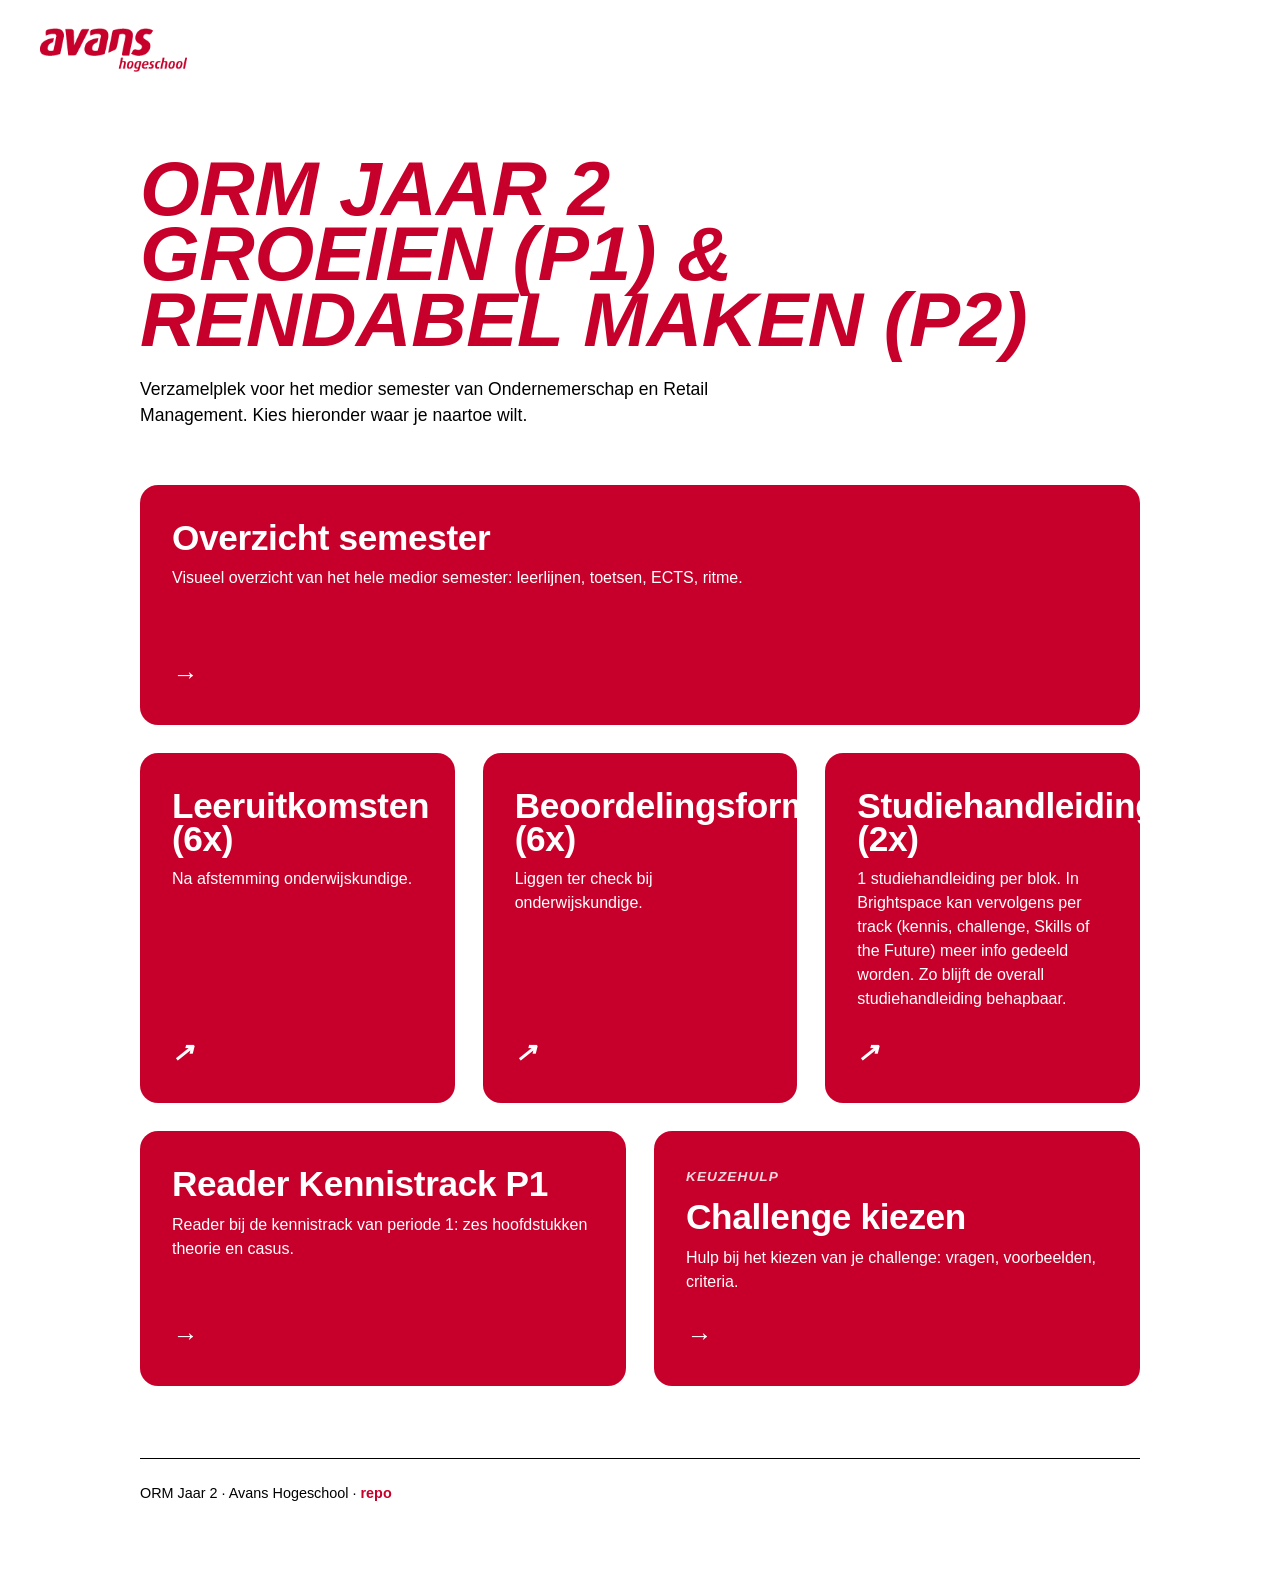
==== commit 40354e6a: "update" ====
--- a/docs/index.html
+++ b/docs/index.html
@@ -80,12 +80,19 @@
         line-height: 1.5;
       }
 
+      .stack {
+        display: flex;
+        flex-direction: column;
+        gap: 28px;
+        margin-top: 16px;
+      }
       .grid {
         display: grid;
-        grid-template-columns: repeat(auto-fit, minmax(280px, 1fr));
         gap: 28px;
-        margin-top: 16px;
-      }
+      }
+      .grid.cols-3 { grid-template-columns: repeat(3, 1fr); }
+      .grid.cols-2 { grid-template-columns: repeat(2, 1fr); }
+      .card-full { min-height: 200px; }
 
       a.card {
         position: relative;
@@ -161,6 +168,11 @@
       }
       footer a:hover { text-decoration: underline; }
 
+      @media (max-width: 760px) {
+        .grid.cols-3,
+        .grid.cols-2 { grid-template-columns: 1fr; }
+      }
+
       @media (max-width: 600px) {
         .topbar { padding: 20px 24px; }
         .wrap { padding: 16px 24px 64px; }
@@ -174,33 +186,69 @@
 
     <div class="wrap">
       <header class="hero">
-        <h1>ORM Jaar 2<br />Medior Semester</h1>
+        <h1>ORM Jaar 2<br />Groeien (P1) &amp; Rendabel maken (P2)</h1>
         <p>
           Verzamelplek voor het medior semester van Ondernemerschap en Retail Management.
           Kies hieronder waar je naartoe wilt.
         </p>
       </header>
 
-      <div class="grid">
-        <a class="card rood" href="overzicht/">
+      <div class="stack">
+        <a class="card card-full rood" href="overzicht/">
           <h2>Overzicht semester</h2>
           <p>Visueel overzicht van het hele medior semester: leerlijnen, toetsen, ECTS, ritme.</p>
           <span class="arrow">→</span>
         </a>
 
-        <a class="card paars" href="reader/">
-          <span class="label">Reader</span>
-          <h2>Kennistrack P1</h2>
-          <p>Reader bij de kennistrack van periode 1: zes hoofdstukken theorie en casus.</p>
-          <span class="arrow">→</span>
-        </a>
-
-        <a class="card blauw" href="challengekeuze/">
-          <span class="label">Keuzehulp</span>
-          <h2>Challenge kiezen</h2>
-          <p>Hulp bij het kiezen van je challenge: vragen, voorbeelden, criteria.</p>
-          <span class="arrow">→</span>
-        </a>
+        <div class="grid cols-3">
+          <a
+            class="card"
+            href="https://avans.sharepoint.com/:f:/r/sites/AMBM-School_ORM/Shared%20Documents/Module%20Team%202/2026%20-%202027/Werkmap%20doorontwikkeling/Deliverables/Leeruitkomsten%20(6x%20verified)?csf=1&amp;web=1&amp;e=KHnqFM"
+            target="_blank"
+            rel="noopener"
+          >
+            <h2>Leeruitkomsten (6x)</h2>
+            <p>Na afstemming onderwijskundige.</p>
+            <span class="arrow">↗</span>
+          </a>
+
+          <a
+            class="card"
+            href="https://avans.sharepoint.com/:f:/r/sites/AMBM-School_ORM/Shared%20Documents/Module%20Team%202/2026%20-%202027/Werkmap%20doorontwikkeling/Deliverables/Beoordelingsformulieren%20(6x)?csf=1&amp;web=1&amp;e=1SYPoq"
+            target="_blank"
+            rel="noopener"
+          >
+            <h2>Beoordelingsformulieren (6x)</h2>
+            <p>Liggen ter check bij onderwijskundige.</p>
+            <span class="arrow">↗</span>
+          </a>
+
+          <a
+            class="card"
+            href="https://avans.sharepoint.com/:f:/r/sites/AMBM-School_ORM/Shared%20Documents/Module%20Team%202/2026%20-%202027/Werkmap%20doorontwikkeling/Deliverables/Studiehandleiding%20P2%20(draft)?csf=1&amp;web=1&amp;e=nBZQ4k"
+            target="_blank"
+            rel="noopener"
+          >
+            <h2>Studiehandleidingen (2x)</h2>
+            <p>1 studiehandleiding per blok. In Brightspace kan vervolgens per track (kennis, challenge, Skills of the Future) meer info gedeeld worden. Zo blijft de overall studiehandleiding behapbaar.</p>
+            <span class="arrow">↗</span>
+          </a>
+        </div>
+
+        <div class="grid cols-2">
+          <a class="card paars" href="reader/">
+            <h2>Reader Kennistrack P1</h2>
+            <p>Reader bij de kennistrack van periode 1: zes hoofdstukken theorie en casus.</p>
+            <span class="arrow">→</span>
+          </a>
+
+          <a class="card blauw" href="challengekeuze/">
+            <span class="label">Keuzehulp</span>
+            <h2>Challenge kiezen</h2>
+            <p>Hulp bij het kiezen van je challenge: vragen, voorbeelden, criteria.</p>
+            <span class="arrow">→</span>
+          </a>
+        </div>
       </div>
 
       <footer>
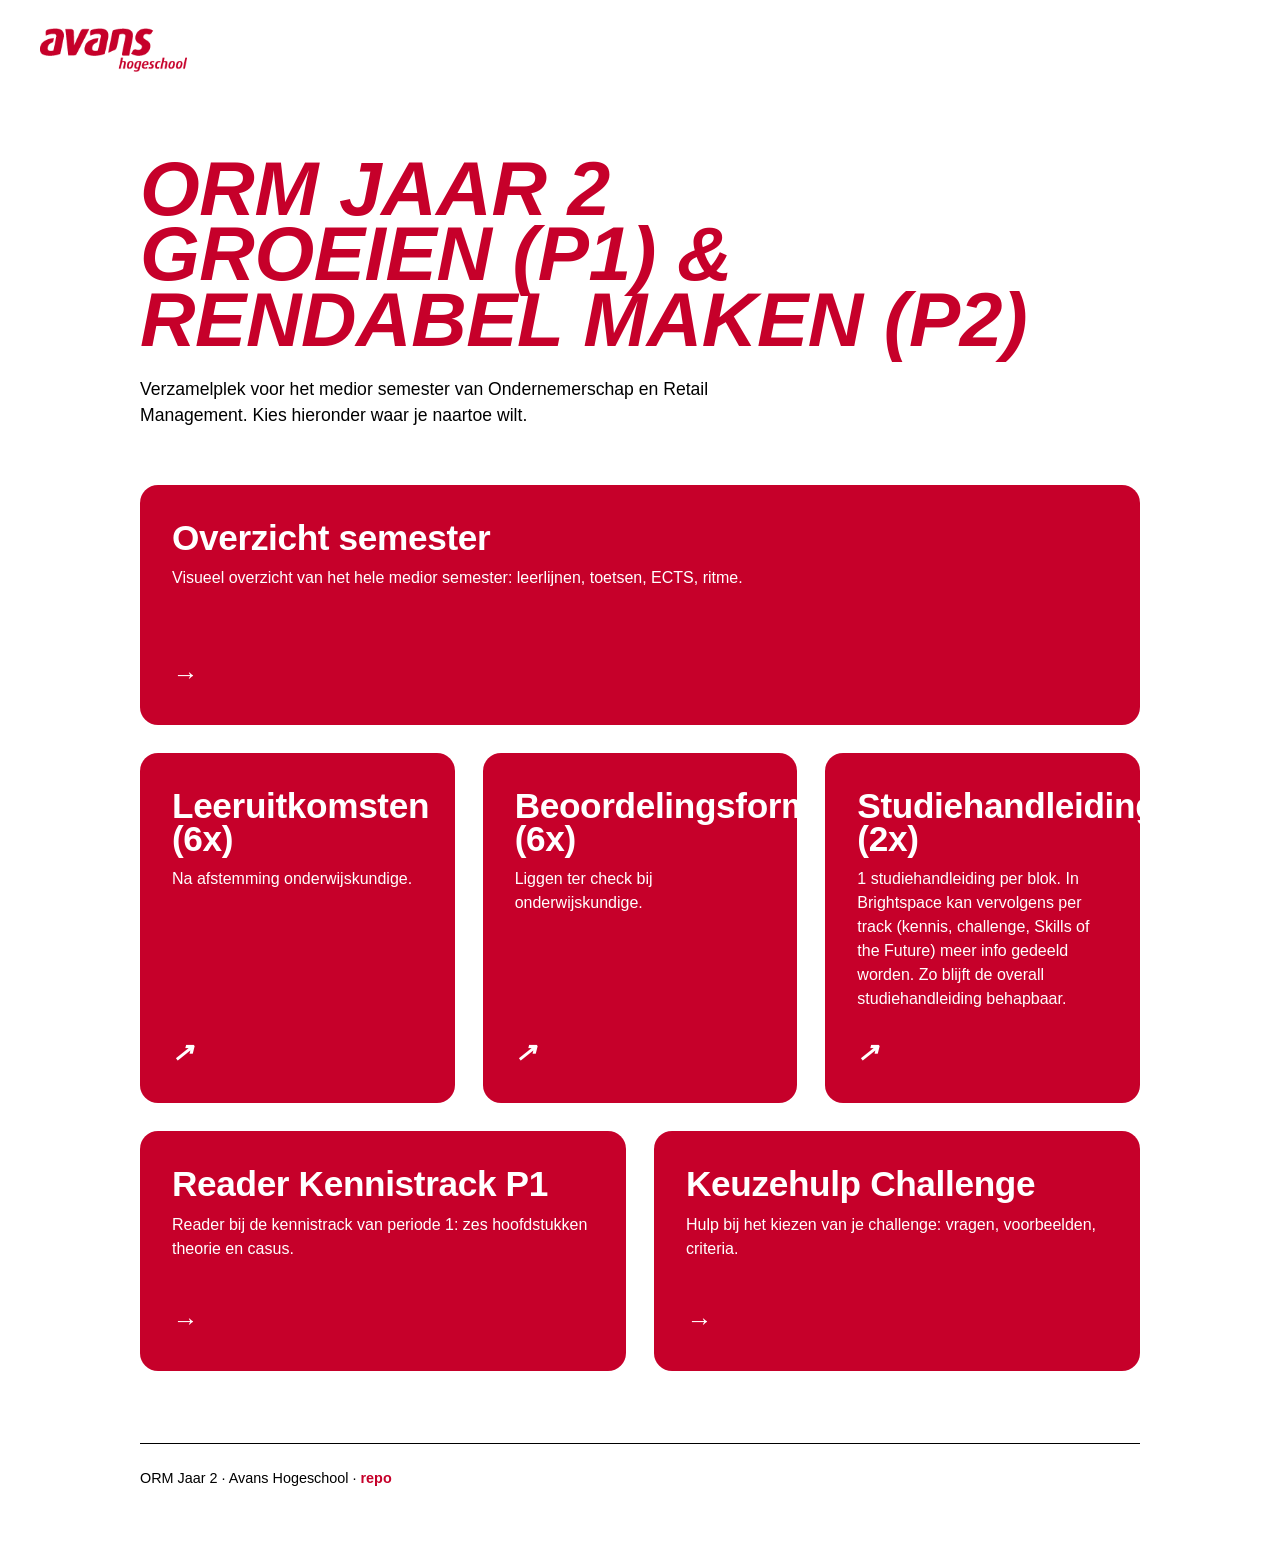
==== commit fdaa1a8b: "update" ====
--- a/docs/index.html
+++ b/docs/index.html
@@ -243,8 +243,7 @@
           </a>
 
           <a class="card blauw" href="challengekeuze/">
-            <span class="label">Keuzehulp</span>
-            <h2>Challenge kiezen</h2>
+            <h2>Keuzehulp Challenge</h2>
             <p>Hulp bij het kiezen van je challenge: vragen, voorbeelden, criteria.</p>
             <span class="arrow">→</span>
           </a>
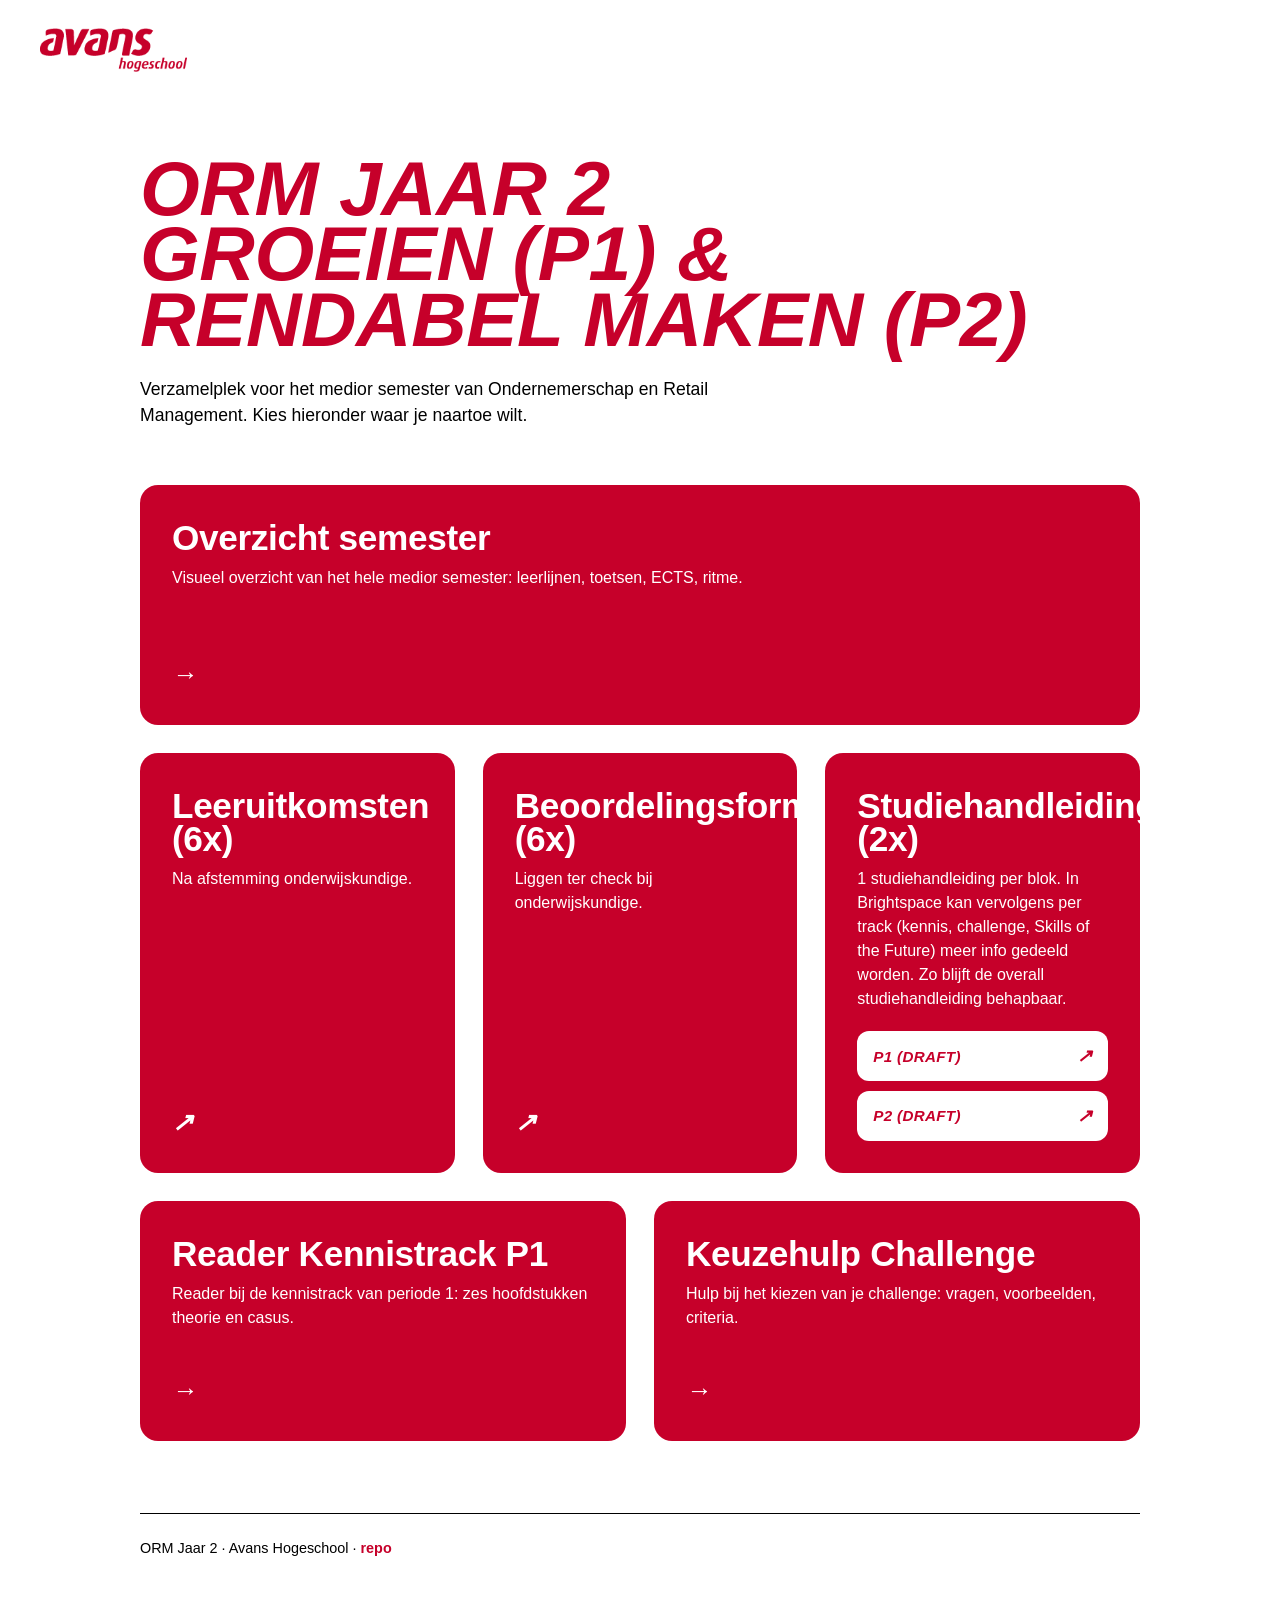
==== commit f205efe4: "update" ====
--- a/docs/index.html
+++ b/docs/index.html
@@ -94,7 +94,7 @@
       .grid.cols-2 { grid-template-columns: repeat(2, 1fr); }
       .card-full { min-height: 200px; }
 
-      a.card {
+      .card{
         position: relative;
         display: flex;
         flex-direction: column;
@@ -111,7 +111,7 @@
         transform: translateY(-4px);
         box-shadow: 0 12px 28px rgba(198, 0, 42, 0.35);
       }
-      a.card h2 {
+      .card h2 {
         font-family: var(--font-titel);
         font-weight: 800;
         font-style: normal;
@@ -121,7 +121,7 @@
         margin: 0 0 12px;
         letter-spacing: -0.01em;
       }
-      a.card .label {
+      .card .label {
         font-family: var(--font-titel);
         font-weight: 800;
         font-style: italic;
@@ -133,13 +133,13 @@
         margin-bottom: 14px;
         display: inline-block;
       }
-      a.card p {
+      .card p {
         margin: 0;
         font-size: 1rem;
         line-height: 1.5;
         color: var(--wit);
       }
-      a.card .arrow {
+      .card .arrow {
         font-family: var(--font-titel);
         font-weight: 800;
         font-style: italic;
@@ -152,6 +152,39 @@
       }
       a.card:hover .arrow {
         transform: translateX(6px);
+      }
+
+      .subbtns {
+        margin-top: auto;
+        padding-top: 20px;
+        display: flex;
+        flex-direction: column;
+        gap: 10px;
+      }
+      .subbtn {
+        display: flex;
+        align-items: center;
+        justify-content: space-between;
+        gap: 12px;
+        padding: 12px 16px;
+        background: var(--wit);
+        color: var(--avans-rood);
+        border-radius: 12px;
+        text-decoration: none;
+        font-family: var(--font-titel);
+        font-weight: 800;
+        font-style: italic;
+        text-transform: uppercase;
+        font-size: 0.95rem;
+        letter-spacing: 0.02em;
+        transition: transform 0.18s ease, background 0.18s ease;
+      }
+      .subbtn:hover {
+        transform: translateX(4px);
+        background: var(--grijs-licht);
+      }
+      .subbtn span {
+        font-size: 1.15rem;
       }
 
       footer {
@@ -223,16 +256,28 @@
             <span class="arrow">↗</span>
           </a>
 
-          <a
-            class="card"
-            href="https://avans.sharepoint.com/:f:/r/sites/AMBM-School_ORM/Shared%20Documents/Module%20Team%202/2026%20-%202027/Werkmap%20doorontwikkeling/Deliverables/Studiehandleiding%20P2%20(draft)?csf=1&amp;web=1&amp;e=nBZQ4k"
-            target="_blank"
-            rel="noopener"
-          >
+          <div class="card">
             <h2>Studiehandleidingen (2x)</h2>
             <p>1 studiehandleiding per blok. In Brightspace kan vervolgens per track (kennis, challenge, Skills of the Future) meer info gedeeld worden. Zo blijft de overall studiehandleiding behapbaar.</p>
-            <span class="arrow">↗</span>
-          </a>
+            <div class="subbtns">
+              <a
+                class="subbtn"
+                href="https://avans.sharepoint.com/:f:/r/sites/AMBM-School_ORM/Shared%20Documents/Module%20Team%202/2026%20-%202027/Werkmap%20doorontwikkeling/Deliverables/Studiehandleiding%20P1%20(draft)?csf=1&amp;web=1&amp;e=HD1awB"
+                target="_blank"
+                rel="noopener"
+              >
+                P1 (draft) <span>↗</span>
+              </a>
+              <a
+                class="subbtn"
+                href="https://avans.sharepoint.com/:f:/r/sites/AMBM-School_ORM/Shared%20Documents/Module%20Team%202/2026%20-%202027/Werkmap%20doorontwikkeling/Deliverables/Studiehandleiding%20P2%20(draft)?csf=1&amp;web=1&amp;e=Xl4hWk"
+                target="_blank"
+                rel="noopener"
+              >
+                P2 (draft) <span>↗</span>
+              </a>
+            </div>
+          </div>
         </div>
 
         <div class="grid cols-2">
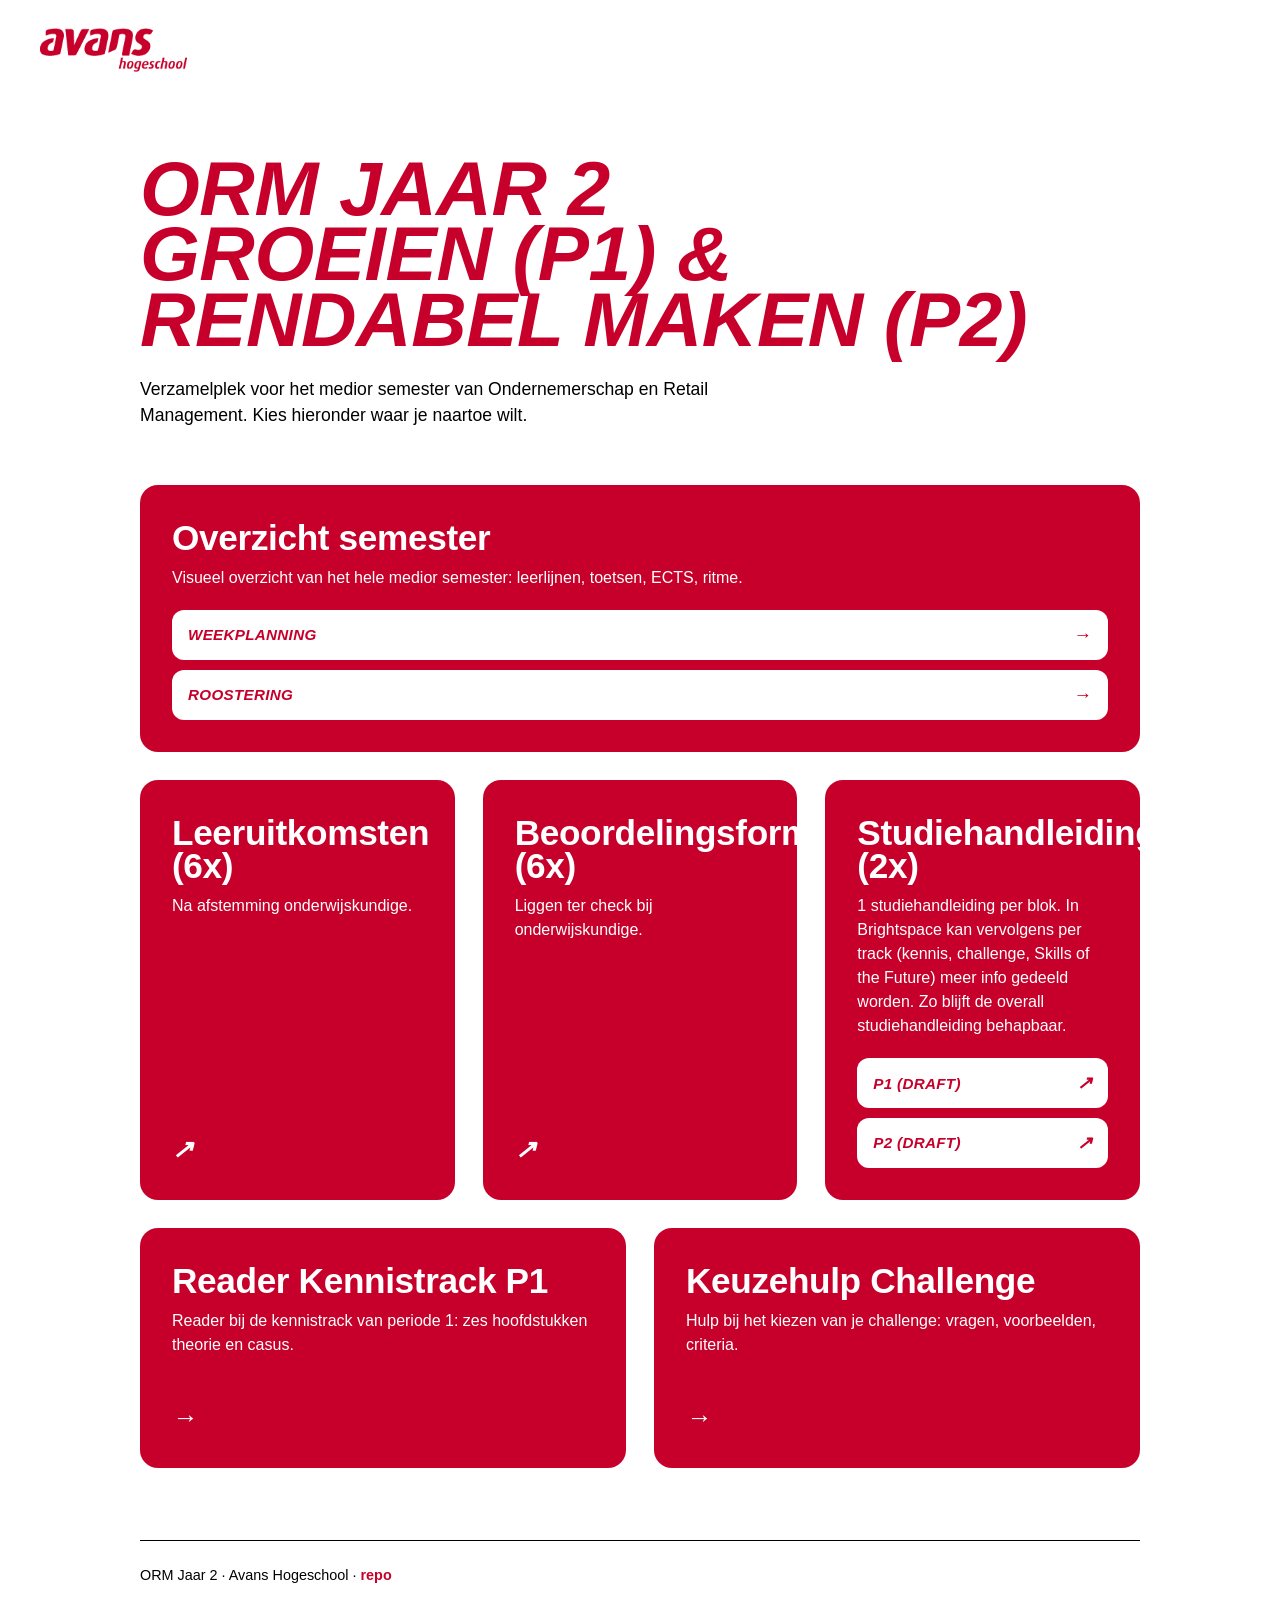
==== commit bc02868b: "update" ====
--- a/docs/index.html
+++ b/docs/index.html
@@ -227,11 +227,14 @@
       </header>
 
       <div class="stack">
-        <a class="card card-full rood" href="overzicht/">
+        <div class="card card-full">
           <h2>Overzicht semester</h2>
           <p>Visueel overzicht van het hele medior semester: leerlijnen, toetsen, ECTS, ritme.</p>
-          <span class="arrow">→</span>
-        </a>
+          <div class="subbtns">
+            <a class="subbtn" href="weekplanning/">Weekplanning <span>→</span></a>
+            <a class="subbtn" href="roostering/">Roostering <span>→</span></a>
+          </div>
+        </div>
 
         <div class="grid cols-3">
           <a
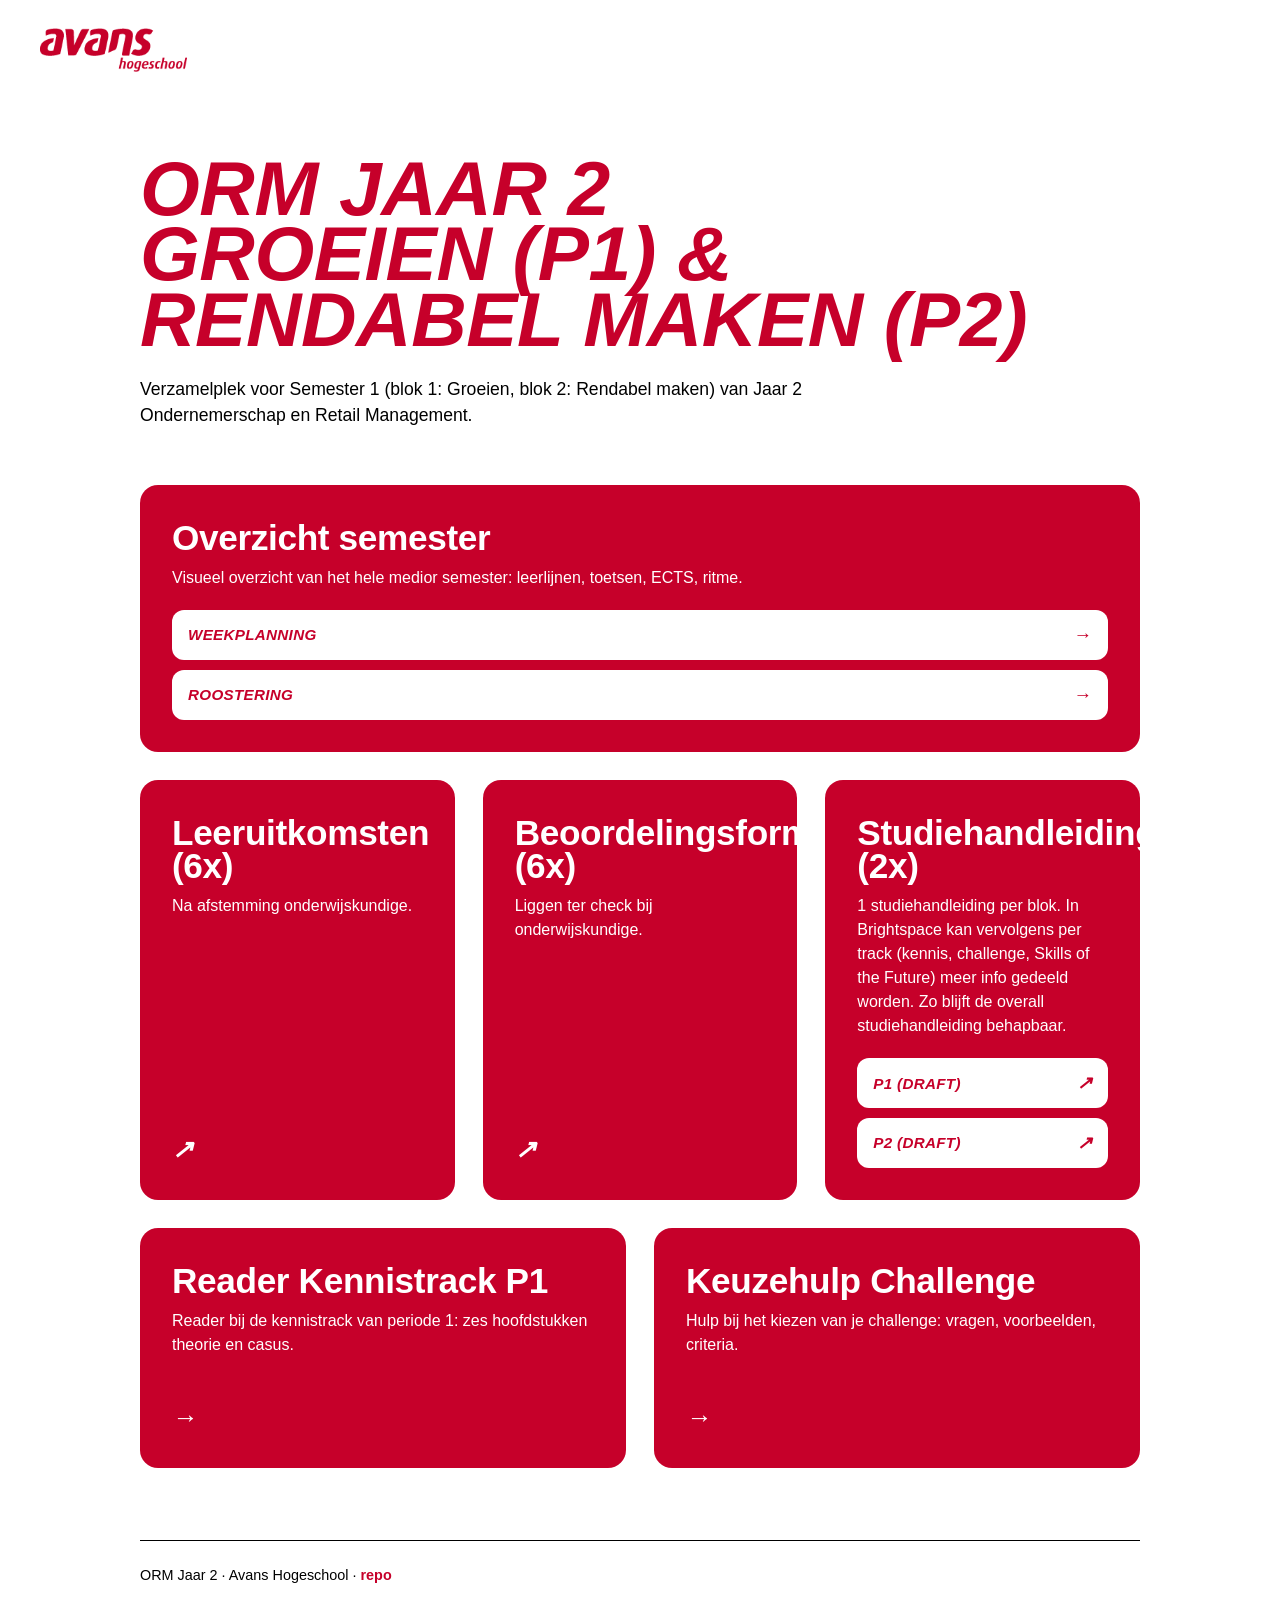
==== commit 37659b45: "update" ====
--- a/docs/index.html
+++ b/docs/index.html
@@ -221,8 +221,7 @@
       <header class="hero">
         <h1>ORM Jaar 2<br />Groeien (P1) &amp; Rendabel maken (P2)</h1>
         <p>
-          Verzamelplek voor het medior semester van Ondernemerschap en Retail Management.
-          Kies hieronder waar je naartoe wilt.
+          Verzamelplek voor Semester 1 (blok 1: Groeien, blok 2: Rendabel maken) van Jaar 2 Ondernemerschap en Retail Management.
         </p>
       </header>
 
